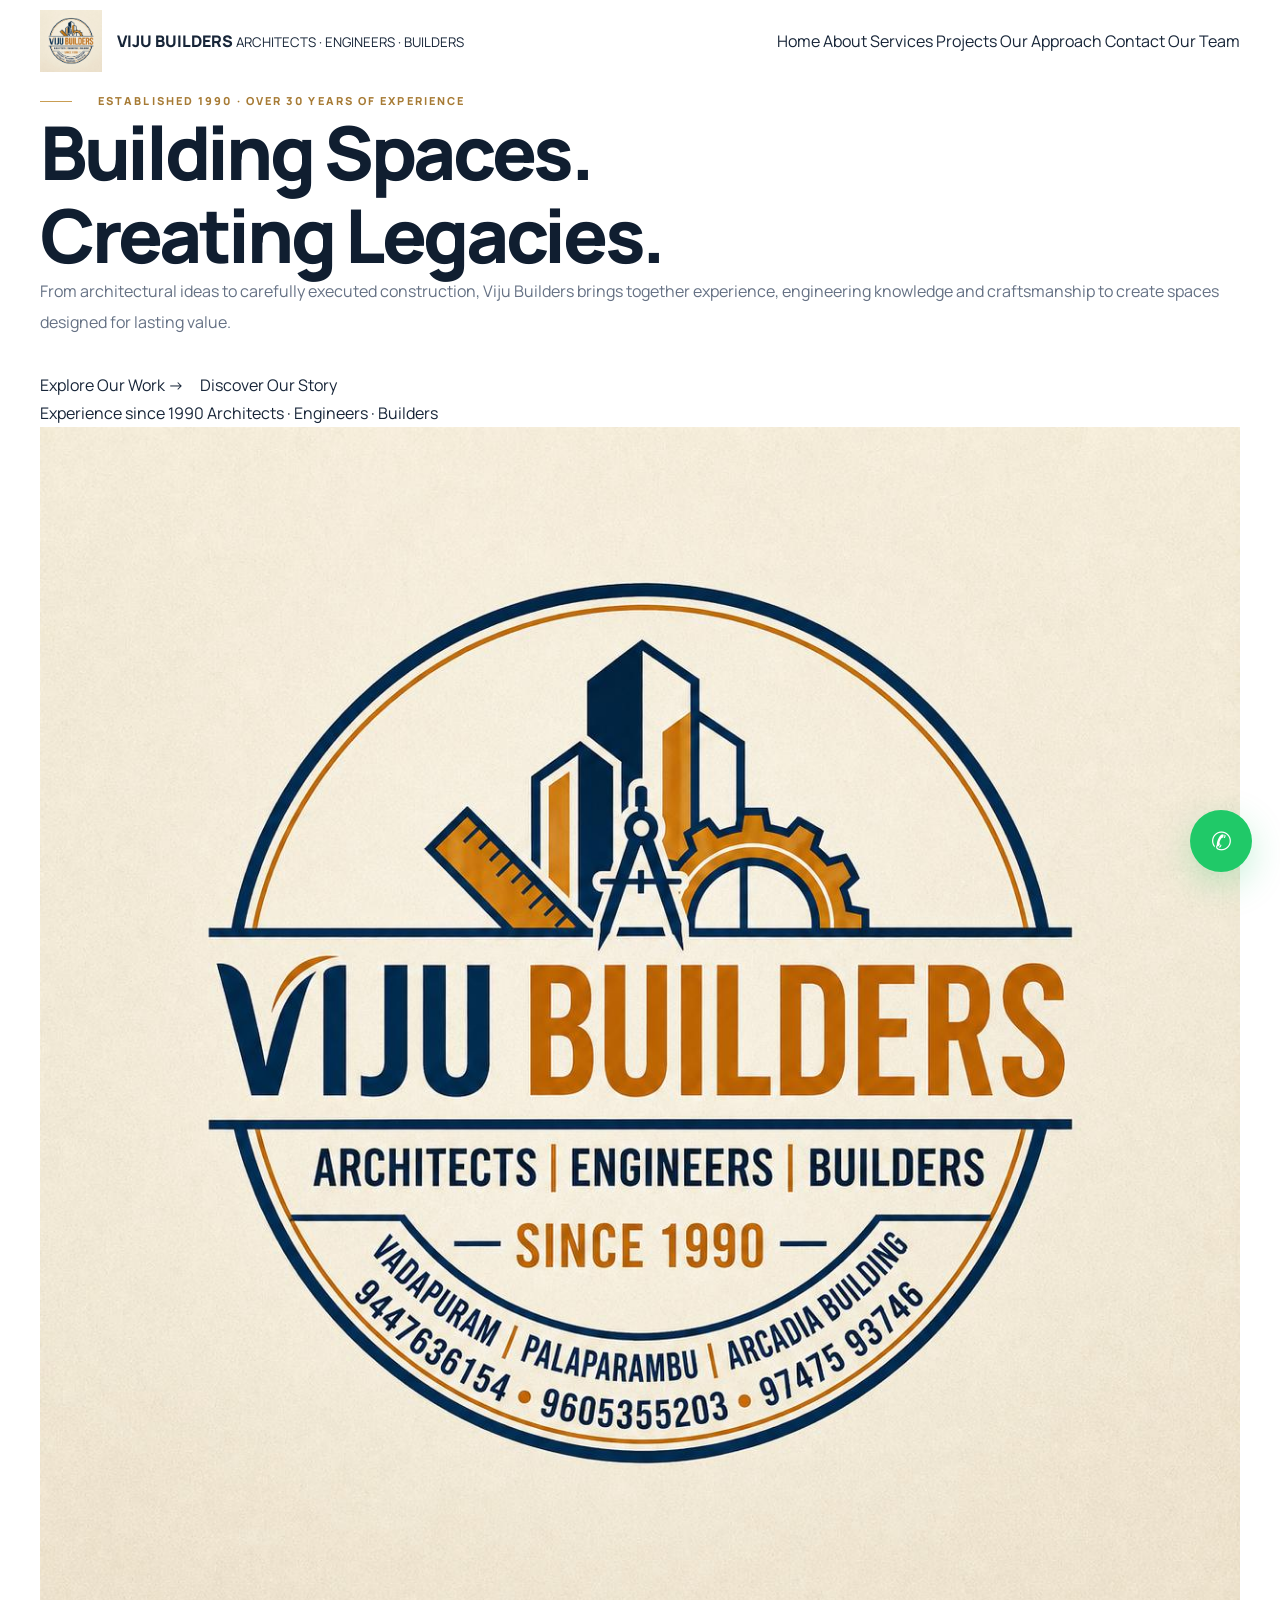
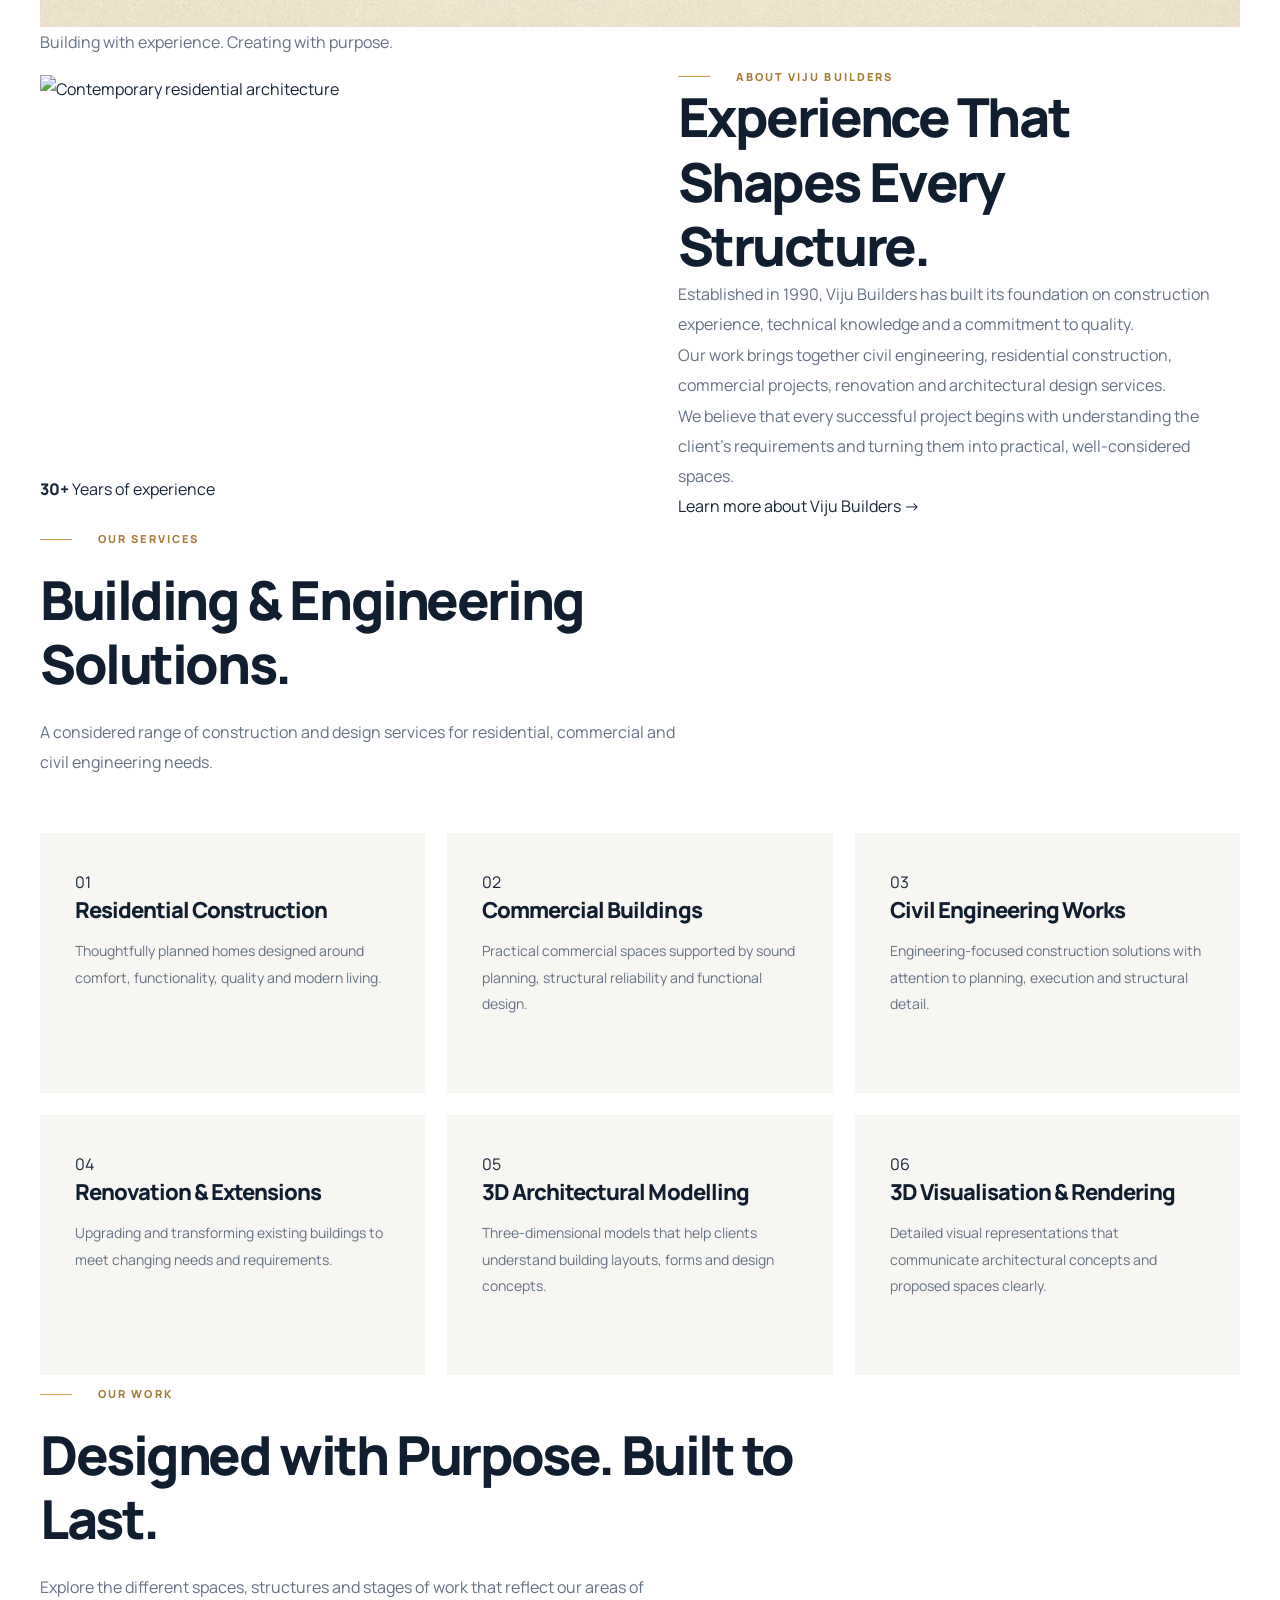
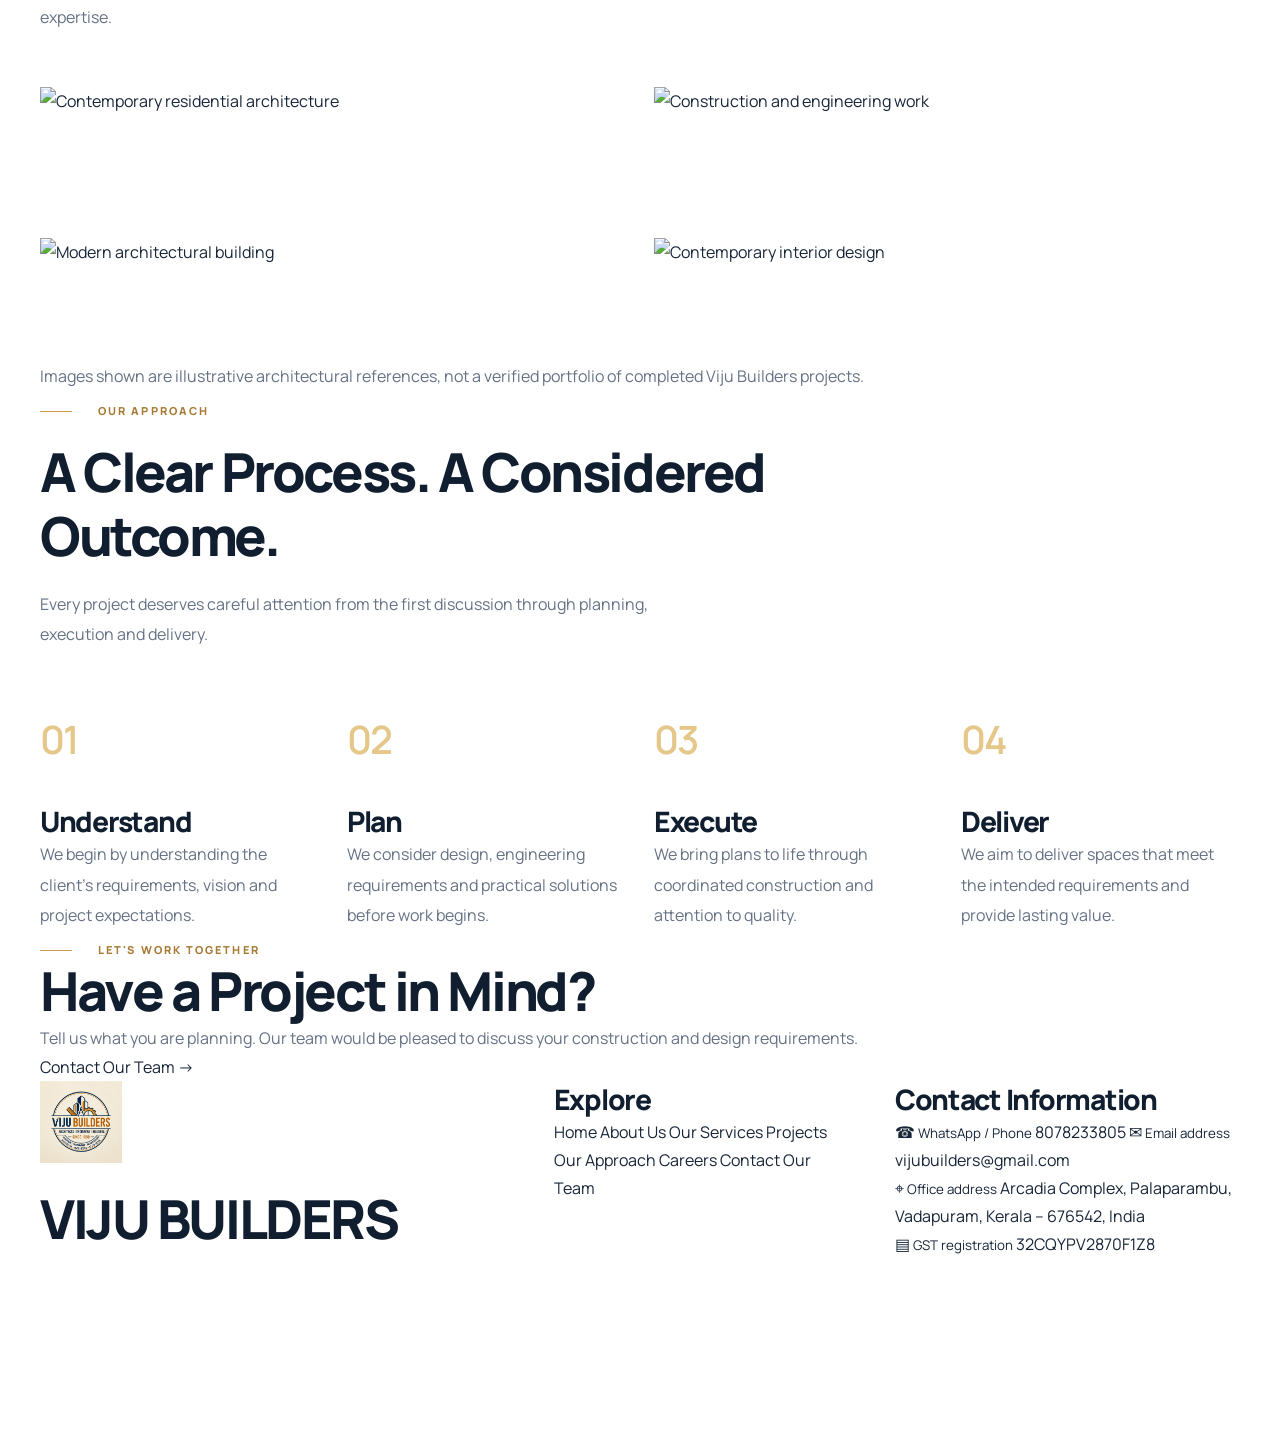
==== index.html @ ef4fb133 "Update index.html" ====
<!DOCTYPE html>
<html lang="en">
<head>
  <meta charset="UTF-8">
  <meta name="viewport" content="width=device-width, initial-scale=1.0">

  <title>Viju Builders | Architects, Engineers & Builders Since 1990</title>
  <meta name="description" content="Viju Builders — architects, engineers and builders since 1990. Residential and commercial construction, civil engineering, renovation and 3D architectural modelling in Kerala.">
  <meta name="theme-color" content="#101e30">

  <link rel="icon" href="assets/viju-builders-logo.jpeg">
  <link rel="apple-touch-icon" href="assets/viju-builders-logo.jpeg">

  <link rel="preconnect" href="https://fonts.googleapis.com">
  <link rel="preconnect" href="https://fonts.gstatic.com" crossorigin>
  <link href="https://fonts.googleapis.com/css2?family=Inter:wght@400;500;600;700;800&display=swap" rel="stylesheet">

  <link rel="stylesheet" href="assets/css/style.css">
  <script src="assets/js/main.js" defer></script>
</head>

<body>

  <!-- HEADER -->
  <header class="site-header">
    <div class="container header-inner">

      <a class="brand" href="index.html" aria-label="Viju Builders home">
        <img src="assets/viju-builders-logo.jpeg" alt="Viju Builders official logo">
        <span class="brand-copy">
          <strong>VIJU BUILDERS</strong>
          <small>ARCHITECTS · ENGINEERS · BUILDERS</small>
        </span>
      </a>

      <button class="menu-toggle" type="button"
        aria-label="Open navigation" aria-expanded="false">
        <span></span><span></span><span></span>
      </button>

      <nav class="main-nav" aria-label="Main navigation">
        <a class="active" href="index.html">Home</a>
        <a href="about.html">About</a>
        <a href="index.html#services">Services</a>
        <a href="index.html#projects">Projects</a>
        <a href="index.html#approach">Our Approach</a>
        <a class="nav-contact" href="contact.html">Contact Our Team</a>
      </nav>

    </div>
  </header>


  <main>

    <!-- HERO -->
    <section class="home-hero">
      <div class="hero-pattern" aria-hidden="true"></div>

      <div class="container hero-layout">

        <div class="hero-copy reveal">
          <div class="eyebrow eyebrow-light">
            <span></span>
            ESTABLISHED 1990 · OVER 30 YEARS OF EXPERIENCE
          </div>

          <h1>
            Building Spaces.<br>
            <span>Creating Legacies.</span>
          </h1>

          <p class="hero-description">
            From architectural ideas to carefully executed construction,
            Viju Builders brings together experience, engineering knowledge
            and craftsmanship to create spaces designed for lasting value.
          </p>

          <div class="hero-actions">
            <a href="#projects" class="button button-gold">
              Explore Our Work <span aria-hidden="true">→</span>
            </a>
            <a href="about.html" class="button button-outline-light">
              Discover Our Story
            </a>
          </div>

          <div class="hero-trust">
            <span>Experience since 1990</span>
            <span class="trust-divider"></span>
            <span>Architects · Engineers · Builders</span>
          </div>
        </div>

        <div class="hero-brand reveal reveal-delay-1">
          <img
            src="assets/viju-builders-logo.jpeg"
            alt="Viju Builders — Architects, Engineers and Builders since 1990"
          >
          <p>Building with experience. Creating with purpose.</p>
        </div>

      </div>
    </section>


    <!-- COMPANY INTRODUCTION -->
    <section class="intro-section section-space" id="about">
      <div class="container intro-grid">

        <div class="intro-image reveal">
          <img
            src="https://images.unsplash.com/photo-1600585154340-be6161a56a0c?auto=format&fit=crop&w=1200&q=85"
            alt="Contemporary residential architecture"
            loading="lazy"
          >
          <div class="image-label">
            <strong>30+</strong>
            <span>Years of experience</span>
          </div>
        </div>

        <div class="intro-copy reveal reveal-delay-1">
          <div class="eyebrow"><span></span> ABOUT VIJU BUILDERS</div>

          <h2>Experience That Shapes Every Structure.</h2>

          <p>
            Established in 1990, Viju Builders has built its foundation
            on construction experience, technical knowledge and a
            commitment to quality.
          </p>

          <p>
            Our work brings together civil engineering, residential
            construction, commercial projects, renovation and
            architectural design services.
          </p>

          <p>
            We believe that every successful project begins with
            understanding the client's requirements and turning them
            into practical, well-considered spaces.
          </p>

          <a href="about.html" class="text-link">
            Learn more about Viju Builders <span aria-hidden="true">→</span>
          </a>
        </div>

      </div>
    </section>


    <!-- SERVICES -->
    <section class="services-section section-space" id="services">
      <div class="container">

        <div class="section-heading reveal">
          <div class="eyebrow"><span></span> OUR SERVICES</div>
          <h2>Building & Engineering Solutions.</h2>
          <p>
            A considered range of construction and design services
            for residential, commercial and civil engineering needs.
          </p>
        </div>

        <div class="services-grid">

          <article class="service-card reveal">
            <div class="service-symbol" aria-hidden="true">01</div>
            <h3>Residential Construction</h3>
            <p>
              Thoughtfully planned homes designed around comfort,
              functionality, quality and modern living.
            </p>
          </article>

          <article class="service-card reveal reveal-delay-1">
            <div class="service-symbol" aria-hidden="true">02</div>
            <h3>Commercial Buildings</h3>
            <p>
              Practical commercial spaces supported by sound
              planning, structural reliability and functional design.
            </p>
          </article>

          <article class="service-card reveal reveal-delay-2">
            <div class="service-symbol" aria-hidden="true">03</div>
            <h3>Civil Engineering Works</h3>
            <p>
              Engineering-focused construction solutions with
              attention to planning, execution and structural detail.
            </p>
          </article>

          <article class="service-card reveal">
            <div class="service-symbol" aria-hidden="true">04</div>
            <h3>Renovation & Extensions</h3>
            <p>
              Upgrading and transforming existing buildings
              to meet changing needs and requirements.
            </p>
          </article>

          <article class="service-card reveal reveal-delay-1">
            <div class="service-symbol" aria-hidden="true">05</div>
            <h3>3D Architectural Modelling</h3>
            <p>
              Three-dimensional models that help clients understand
              building layouts, forms and design concepts.
            </p>
          </article>

          <article class="service-card reveal reveal-delay-2">
            <div class="service-symbol" aria-hidden="true">06</div>
            <h3>3D Visualisation & Rendering</h3>
            <p>
              Detailed visual representations that communicate
              architectural concepts and proposed spaces clearly.
            </p>
          </article>

        </div>
      </div>
    </section>


    <!-- PROJECTS -->
    <section class="projects-section section-space" id="projects">
      <div class="container">

        <div class="section-heading reveal">
          <div class="eyebrow"><span></span> OUR WORK</div>
          <h2>Designed with Purpose. Built to Last.</h2>
          <p>
            Explore the different spaces, structures and stages
            of work that reflect our areas of expertise.
          </p>
        </div>

        <div class="projects-grid">

          <article class="project-card reveal">
            <img
              src="https://images.unsplash.com/photo-1600607687939-ce8a6c25118c?auto=format&fit=crop&w=1200&q=85"
              alt="Contemporary residential architecture"
              loading="lazy"
            >
            <div class="project-overlay">
              <span>RESIDENTIAL</span>
              <h3>Residential Architecture</h3>
              <p>Thoughtful spaces for modern living</p>
            </div>
          </article>

          <article class="project-card reveal reveal-delay-1">
            <img
              src="https://images.unsplash.com/photo-1504307651254-35680f356dfd?auto=format&fit=crop&w=1200&q=85"
              alt="Construction and engineering work"
              loading="lazy"
            >
            <div class="project-overlay">
              <span>CONSTRUCTION</span>
              <h3>Construction & Engineering</h3>
              <p>Careful execution at every stage</p>
            </div>
          </article>

          <article class="project-card reveal">
            <img
              src="https://images.unsplash.com/photo-1487958449943-2429e8be8625?auto=format&fit=crop&w=1200&q=85"
              alt="Modern architectural building"
              loading="lazy"
            >
            <div class="project-overlay">
              <span>ARCHITECTURE</span>
              <h3>Modern Building Design</h3>
              <p>Balancing aesthetics and functionality</p>
            </div>
          </article>

          <article class="project-card reveal reveal-delay-1">
            <img
              src="https://images.unsplash.com/photo-1600566753086-00f18fb6b3ea?auto=format&fit=crop&w=1200&q=85"
              alt="Contemporary interior design"
              loading="lazy"
            >
            <div class="project-overlay">
              <span>INTERIORS</span>
              <h3>Interior & Spatial Design</h3>
              <p>Spaces designed around people</p>
            </div>
          </article>

        </div>

        <p class="projects-note">
          Images shown are illustrative architectural references,
          not a verified portfolio of completed Viju Builders projects.
        </p>

      </div>
    </section>


    <!-- APPROACH -->
    <section class="approach-section section-space" id="approach">
      <div class="container">

        <div class="section-heading reveal">
          <div class="eyebrow eyebrow-light"><span></span> OUR APPROACH</div>
          <h2>A Clear Process. A Considered Outcome.</h2>
          <p>
            Every project deserves careful attention from the first
            discussion through planning, execution and delivery.
          </p>
        </div>

        <div class="approach-grid">

          <article class="approach-card reveal">
            <span class="approach-number">01</span>
            <h3>Understand</h3>
            <p>
              We begin by understanding the client's requirements,
              vision and project expectations.
            </p>
          </article>

          <article class="approach-card reveal reveal-delay-1">
            <span class="approach-number">02</span>
            <h3>Plan</h3>
            <p>
              We consider design, engineering requirements and
              practical solutions before work begins.
            </p>
          </article>

          <article class="approach-card reveal reveal-delay-2">
            <span class="approach-number">03</span>
            <h3>Execute</h3>
            <p>
              We bring plans to life through coordinated
              construction and attention to quality.
            </p>
          </article>

          <article class="approach-card reveal reveal-delay-3">
            <span class="approach-number">04</span>
            <h3>Deliver</h3>
            <p>
              We aim to deliver spaces that meet the intended
              requirements and provide lasting value.
            </p>
          </article>

        </div>
      </div>
    </section>


    <!-- FINAL CALL TO ACTION -->
    <section class="home-cta-section">
      <div class="container home-cta reveal">

        <div>
          <div class="eyebrow"><span></span> LET'S WORK TOGETHER</div>
          <h2>Have a Project in Mind?</h2>
          <p>
            Tell us what you are planning. Our team would be pleased
            to discuss your construction and design requirements.
          </p>
        </div>

        <a href="contact.html" class="button button-gold">
          Contact Our Team <span aria-hidden="true">→</span>
        </a>

      </div>
    </section>

  </main>


  <!-- FOOTER -->
  <footer class="site-footer">
    <div class="container">

      <div class="footer-grid">

        <div class="footer-brand">
          <a href="index.html" class="footer-logo">
            <img src="assets/viju-builders-logo.jpeg" alt="Viju Builders logo">
          </a>
          <h2>VIJU BUILDERS</h2>
          <p>
            Architects, Engineers and Builders. Bringing together
            experience, engineering knowledge and a commitment
            to quality construction since 1990.
          </p>
        </div>

        <div class="footer-column">
          <h3>Explore</h3>
          <a href="index.html">Home</a>
          <a href="about.html">About Us</a>
          <a href="index.html#services">Our Services</a>
          <a href="index.html#projects">Projects</a>
          <a href="index.html#approach">Our Approach</a>
          <a href="careers.html">Careers</a>
          <a href="contact.html">Contact Our Team</a>
        </div>

        <div class="footer-column footer-contact">
          <h3>Contact Information</h3>

          <a href="https://wa.me/918078233805"
             target="_blank" rel="noopener noreferrer">
            <span class="footer-icon" aria-hidden="true">☎</span>
            <span>
              <small>WhatsApp / Phone</small>
              8078233805
            </span>
          </a>

          <a href="https://wa.me/918078233805?text=Hello%20Viju%20Builders,%20I%20would%20like%20to%20make%20an%20enquiry."
             target="_blank" rel="noopener noreferrer">
            <span class="footer-icon" aria-hidden="true">✉</span>
            <span>
              <small>Email address</small>
              vijubuilders@gmail.com
            </span>
          </a>

          <div class="footer-detail">
            <span class="footer-icon" aria-hidden="true">⌖</span>
            <span>
              <small>Office address</small>
              Arcadia Complex, Palaparambu,<br>
              Vadapuram, Kerala – 676542, India
            </span>
          </div>

          <div class="footer-detail">
            <span class="footer-icon" aria-hidden="true">▤</span>
            <span>
              <small>GST registration</small>
              32CQYPV2870F1Z8
            </span>
          </div>
        </div>

      </div>

      <div class="footer-bottom">
        <p>© <span data-current-year>2026</span> Viju Builders. All rights reserved.</p>
        <p>Architects · Engineers · Builders</p>
      </div>

    </div>
  </footer>


  <!-- FLOATING WHATSAPP -->
  <a
    class="floating-whatsapp"
    href="https://wa.me/918078233805?text=Hello%20Viju%20Builders,%20I%20would%20like%20to%20make%20an%20enquiry."
    target="_blank"
    rel="noopener noreferrer"
    aria-label="Contact Viju Builders on WhatsApp"
  >
    <span aria-hidden="true">✆</span>
  </a>

</body>
</html>
---- assets/css/style.css ----
/* =========================================================
   VIJU BUILDERS
   GLOBAL WEBSITE DESIGN SYSTEM
   Typography: Manrope
   Colours: Navy, Gold, Cream and White
========================================================= */


/* =========================================================
   01. FONT & DESIGN VARIABLES
========================================================= */

@import url('https://fonts.googleapis.com/css2?family=Manrope:wght@400;500;600;700;800&display=swap');

:root {
  --navy: #101e30;
  --navy-dark: #091522;
  --navy-soft: #192b40;

  --gold: #c99d52;
  --gold-light: #e5c789;
  --gold-dark: #a77b35;

  --cream: #f7f6f2;
  --paper: #ffffff;

  --ink: #172538;
  --text: #657184;
  --muted: #8a94a2;

  --border: #e8e7e2;
  --white: #ffffff;

  --font-main: 'Manrope', sans-serif;

  --container: 1320px;

  --ease: cubic-bezier(.2, .7, .2, 1);

  --transition: .3s var(--ease);
  --transition-slow: .6s var(--ease);

  --shadow-soft: 0 15px 45px rgba(16, 30, 48, .07);
  --shadow-hover: 0 24px 60px rgba(16, 30, 48, .13);
}


/* =========================================================
   02. RESET & GLOBAL TYPOGRAPHY
========================================================= */

* {
  margin: 0;
  padding: 0;
  box-sizing: border-box;
}

html {
  scroll-behavior: smooth;
  scroll-padding-top: 100px;
  -webkit-text-size-adjust: 100%;
}

body {
  font-family: var(--font-main);
  font-size: 16px;
  font-weight: 400;
  line-height: 1.75;
  color: var(--ink);
  background: var(--paper);
  -webkit-font-smoothing: antialiased;
  -moz-osx-font-smoothing: grayscale;
}

body,
button,
input,
textarea,
select {
  font-family: var(--font-main);
}

button,
input,
textarea,
select {
  font-size: inherit;
}

img {
  display: block;
  max-width: 100%;
}

a {
  color: inherit;
  text-decoration: none;
}

button {
  cursor: pointer;
}

ul,
ol {
  list-style: none;
}

h1,
h2,
h3,
h4,
h5,
h6 {
  color: var(--navy);
  font-family: var(--font-main);
  font-weight: 800;
  line-height: 1.2;
  letter-spacing: -.045em;
}

h1 {
  font-size: clamp(44px, 5.8vw, 76px);
  line-height: 1.12;
}

h2 {
  font-size: clamp(34px, 4.2vw, 54px);
  line-height: 1.2;
}

h3 {
  font-size: clamp(22px, 2.2vw, 29px);
  line-height: 1.3;
}

h4 {
  font-size: 18px;
  line-height: 1.4;
}

p {
  color: var(--text);
  font-size: 16px;
  line-height: 1.9;
}

strong {
  font-weight: 800;
}

::selection {
  color: white;
  background: var(--navy);
}

:focus-visible {
  outline: 2px solid var(--gold);
  outline-offset: 4px;
}


/* =========================================================
   03. COMMON LAYOUT
========================================================= */

.container {
  width: min(var(--container), calc(100% - 80px));
  margin-inline: auto;
}

section {
  position: relative;
}

.section {
  padding: 110px 0;
}

.section-heading {
  max-width: 760px;
  margin-bottom: 55px;
}

.section-heading h2 {
  margin: 20px 0;
}

.section-heading p {
  max-width: 650px;
}

.eyebrow {
  display: inline-flex;
  align-items: center;
  gap: 13px;
  color: var(--gold-dark);
  font-size: 11px;
  font-weight: 800;
  letter-spacing: .19em;
  line-height: 1.5;
  text-transform: uppercase;
}

.eyebrow::before {
  content: "";
  width: 32px;
  height: 1px;
  flex-shrink: 0;
  background: var(--gold);
}


/* =========================================================
   04. HEADER & NAVIGATION
========================================================= */

.header {
  position: sticky;
  top: 0;
  z-index: 1000;
  width: 100%;
  background: rgba(255, 255, 255, .97);
  border-bottom: 1px solid rgba(16, 30, 48, .08);
  backdrop-filter: blur(16px);
  -webkit-backdrop-filter: blur(16px);
  transition: box-shadow var(--transition);
}

.header.scrolled {
  box-shadow: 0 8px 30px rgba(16, 30, 48, .08);
}

.header-inner {
  min-height: 82px;
  display: flex;
  align-items: center;
  justify-content: space-between;
  gap: 30px;
}

.brand {
  display: inline-flex;
  align-items: center;
  gap: 15px;
  flex-shrink: 0;
}

.brand img {
  width: 62px;
  height: 62px;
  object-fit: contain;
}

.brand-text {
  display: flex;
  flex-direction: column;
  gap: 2px;
}

.brand-text strong {
  color: var(--navy);
  font-size: 20px;
  font-weight: 800;
  letter-spacing: -.045em;
  line-height: 1.3;
}

.brand-text span {
  color: var(--gold-dark);
  font-size: 9px;
  font-weight: 800;
  letter-spacing: .17em;
  line-height: 1.5;
  text-transform: uppercase;
}

.nav {
  display: flex;
  align-items: center;
  justify-content: flex-end;
  gap: clamp(20px, 2.6vw, 38px);
}

.nav a {
  position: relative;
  display: inline-flex;
  align-items: center;
  min-height: 45px;
  color: var(--navy);
  font-size: 13px;
  font-weight: 800;
  white-space: nowrap;
  transition: color var(--transition);
}

.nav a:not(.nav-cta)::after {
  content: "";
  position: absolute;
  bottom: 4px;
  left: 0;
  width: 0;
  height: 2px;
  background: var(--gold);
  transition: width var(--transition);
}

.nav a:hover,
.nav a.active {
  color: var(--gold-dark);
}

.nav a:hover::after,
.nav a.active::after {
  width: 100%;
}

.nav .nav-cta {
  min-height: 49px;
  padding: 0 25px;
  color: white;
  background: var(--navy);
  transition:
    background var(--transition),
    color var(--transition),
    transform var(--transition);
}

.nav .nav-cta:hover {
  color: var(--navy);
  background: var(--gold-light);
  transform: translateY(-2px);
}

.menu-toggle {
  display: none;
  width: 44px;
  height: 44px;
  align-items: center;
  justify-content: center;
  border: 1px solid var(--border);
  color: var(--navy);
  background: white;
  font-size: 22px;
  border-radius: 3px;
}


/* =========================================================
   05. BUTTONS
========================================================= */

.btn {
  display: inline-flex;
  min-height: 54px;
  align-items: center;
  justify-content: center;
  gap: 13px;
  padding: 0 27px;
  border: 1px solid transparent;
  font-size: 12px;
  font-weight: 800;
  letter-spacing: .055em;
  text-align: center;
  transition:
    background var(--transition),
    color var(--transition),
    border-color var(--transition),
    transform var(--transition),
    box-shadow var(--transition);
}

.btn:hover {
  transform: translateY(-3px);
}

.btn-primary {
  color: var(--navy);
  background: var(--gold);
}

.btn-primary:hover {
  background: var(--gold-light);
  box-shadow: 0 10px 25px rgba(201, 157, 82, .2);
}

.btn-secondary {
  color: white;
  background: var(--navy);
}

.btn-secondary:hover {
  color: var(--navy);
  background: var(--gold-light);
}

.btn-outline {
  color: var(--navy);
  border-color: var(--navy);
  background: transparent;
}

.btn-outline:hover {
  color: white;
  background: var(--navy);
}


/* =========================================================
   06. HERO SECTION
========================================================= */

.hero {
  position: relative;
  display: flex;
  min-height: min(760px, calc(100vh - 82px));
  align-items: center;
  overflow: hidden;
  background: var(--navy);
  color: white;
}

.hero::before {
  content: "";
  position: absolute;
  inset: 0;
  background: linear-gradient(
    90deg,
    rgba(8, 19, 32, .91) 0%,
    rgba(8, 19, 32, .72) 48%,
    rgba(8, 19, 32, .25) 100%
  );
  z-index: 1;
  pointer-events: none;
}

.hero img,
.hero-bg {
  position: absolute;
  inset: 0;
  width: 100%;
  height: 100%;
  object-fit: cover;
}

.hero-content {
  position: relative;
  z-index: 2;
  max-width: 850px;
  padding: 110px 0;
}

.hero h1 {
  margin: 25px 0;
  color: white;
  font-size: clamp(48px, 6.5vw, 88px);
  line-height: 1.1;
  letter-spacing: -.06em;
}

.hero h1 span {
  color: var(--gold-light);
}

.hero p {
  max-width: 650px;
  color: rgba(255, 255, 255, .76);
  font-size: 17px;
  line-height: 1.9;
}

.hero-actions {
  display: flex;
  flex-wrap: wrap;
  gap: 16px;
  margin-top: 34px;
}


/* =========================================================
   07. ABOUT / INTRODUCTION SECTION
========================================================= */

.intro,
.about-section {
  padding: 115px 0;
  background: var(--cream);
}

.intro-grid,
.about-grid {
  display: grid;
  grid-template-columns: 1fr 1fr;
  align-items: center;
  gap: 75px;
}

.intro-image,
.about-image {
  position: relative;
  min-width: 0;
}

.intro-image img,
.about-image img {
  width: 100%;
  min-height: 400px;
  object-fit: cover;
  transition: transform .8s var(--ease);
}

.intro-image:hover img,
.about-image:hover img {
  transform: scale(1.025);
}

.intro-content h2,
.about-content h2 {
  margin: 20px 0 25px;
}

.intro-content p,
.about-content p {
  margin-bottom: 18px;
  font-size: 16px;
}

.experience-badge {
  position: absolute;
  right: -20px;
  bottom: -20px;
  min-width: 180px;
  padding: 25px;
  color: white;
  background: var(--navy);
}

.experience-badge strong {
  display: block;
  color: var(--gold-light);
  font-size: 45px;
  line-height: 1.1;
}

.experience-badge span {
  display: block;
  margin-top: 7px;
  font-size: 10px;
  font-weight: 800;
  letter-spacing: .15em;
  text-transform: uppercase;
}


/* =========================================================
   08. SERVICES
========================================================= */

.services {
  padding: 115px 0;
  background: white;
}

.services-grid {
  display: grid;
  grid-template-columns: repeat(3, minmax(0, 1fr));
  gap: 22px;
}

.service-card {
  position: relative;
  min-height: 260px;
  padding: 34px;
  background: var(--cream);
  border: 1px solid transparent;
  transition:
    transform var(--transition-slow),
    box-shadow var(--transition-slow),
    border-color var(--transition);
}

.service-card:hover {
  transform: translateY(-7px);
  border-color: rgba(201, 157, 82, .45);
  box-shadow: var(--shadow-hover);
}

.service-icon {
  display: flex;
  width: 52px;
  height: 52px;
  align-items: center;
  justify-content: center;
  margin-bottom: 25px;
  color: var(--gold-dark);
  border: 1px solid rgba(201, 157, 82, .55);
  font-size: 20px;
}

.service-card h3 {
  margin-bottom: 14px;
  font-size: 22px;
}

.service-card p {
  font-size: 14px;
  line-height: 1.9;
}


/* =========================================================
   09. PROJECTS
========================================================= */

.projects {
  padding: 115px 0;
  background: var(--cream);
}

.projects-grid {
  display: grid;
  grid-template-columns: repeat(2, minmax(0, 1fr));
  gap: 28px;
}

.project-card {
  position: relative;
  overflow: hidden;
  background: white;
}

.project-image {
  position: relative;
  height: 340px;
  overflow: hidden;
  background: #e9e7e0;
}

.project-image img,
.project-card img {
  width: 100%;
  height: 100%;
  object-fit: cover;
  transition: transform .9s var(--ease);
}

.project-card:hover img {
  transform: scale(1.055);
}

.project-info {
  padding: 26px 28px 30px;
}

.project-info h3 {
  margin-bottom: 9px;
  font-size: 23px;
}

.project-info p {
  font-size: 14px;
}


/* =========================================================
   10. APPROACH SECTION
========================================================= */

.approach {
  padding: 115px 0;
  color: white;
  background: var(--navy);
}

.approach h2 {
  color: white;
}

.approach p {
  color: rgba(255, 255, 255, .66);
}

.approach-grid {
  display: grid;
  grid-template-columns: repeat(4, minmax(0, 1fr));
  gap: 28px;
  margin-top: 55px;
}

.approach-item {
  padding-top: 35px;
  border-top: 1px solid rgba(255, 255, 255, .2);
  transition: border-color var(--transition);
}

.approach-item:hover {
  border-color: var(--gold);
}

.approach-number {
  display: block;
  margin-bottom: 30px;
  color: var(--gold-light);
  font-size: 39px;
  font-weight: 600;
  letter-spacing: -.05em;
}

.approach-item h3 {
  margin-bottom: 13px;
  color: white;
  font-size: 23px;
}

.approach-item p {
  font-size: 14px;
  line-height: 1.9;
}


/* =========================================================
   11. CONTACT SECTION
========================================================= */

.contact {
  padding: 115px 0;
  background: var(--cream);
}

.contact-grid {
  display: grid;
  grid-template-columns: .95fr 1.05fr;
  align-items: start;
  gap: 70px;
}

.contact-content h2 {
  margin: 25px 0;
  font-size: clamp(43px, 5vw, 67px);
}

.contact-content > p {
  margin-bottom: 30px;
  font-size: 16px;
}

.contact-details {
  display: flex;
  flex-direction: column;
  gap: 22px;
  margin-top: 35px;
}

.contact-item {
  display: flex;
  align-items: flex-start;
  gap: 18px;
}

.contact-icon {
  display: flex;
  width: 52px;
  height: 52px;
  flex-shrink: 0;
  align-items: center;
  justify-content: center;
  color: var(--gold-light);
  background: var(--navy);
}

.contact-item strong {
  display: block;
  margin-bottom: 4px;
  color: var(--navy);
  font-size: 14px;
}

.contact-item p,
.contact-item a {
  color: var(--text);
  font-size: 15px;
  line-height: 1.8;
  overflow-wrap: anywhere;
}

.contact-item a:hover {
  color: var(--gold-dark);
}

.contact-card {
  padding: 50px;
  background: white;
  box-shadow: var(--shadow-soft);
}

.contact-card h3 {
  margin-bottom: 18px;
  font-size: 31px;
}

.contact-card p {
  margin-bottom: 25px;
  font-size: 15px;
}


/* =========================================================
   12. FOOTER
========================================================= */

.footer {
  padding: 75px 0 25px;
  color: white;
  background: var(--navy-dark);
}

.footer-grid {
  display: grid;
  grid-template-columns: 1.3fr .8fr 1fr;
  gap: 65px;
  padding-bottom: 55px;
}

.footer-brand img {
  width: 82px;
  height: 82px;
  margin-bottom: 24px;
  object-fit: contain;
  background: white;
}

.footer-brand h3 {
  margin-bottom: 13px;
  color: white;
  font-size: 24px;
}

.footer-brand p {
  max-width: 350px;
  color: rgba(255, 255, 255, .6);
  font-size: 14px;
}

.footer h4 {
  margin-bottom: 24px;
  color: var(--gold-light);
  font-size: 12px;
  font-weight: 800;
  letter-spacing: .15em;
  text-transform: uppercase;
}

.footer-links {
  display: flex;
  flex-direction: column;
  gap: 13px;
}

.footer-links a,
.footer-links p {
  color: rgba(255, 255, 255, .63);
  font-size: 14px;
  line-height: 1.9;
  overflow-wrap: anywhere;
  transition: color var(--transition);
}

.footer-links a:hover {
  color: var(--gold-light);
}

.footer-bottom {
  display: flex;
  align-items: center;
  justify-content: space-between;
  gap: 20px;
  padding-top: 23px;
  border-top: 1px solid rgba(255, 255, 255, .13);
}

.footer-bottom p {
  color: rgba(255, 255, 255, .48);
  font-size: 12px;
}


/* =========================================================
   13. WHATSAPP FLOATING BUTTON
========================================================= */

.floating-whatsapp {
  position: fixed;
  right: 28px;
  bottom: 28px;
  z-index: 900;
  display: flex;
  width: 62px;
  height: 62px;
  align-items: center;
  justify-content: center;
  color: white;
  background: #20c968;
  border-radius: 50%;
  box-shadow: 0 12px 35px rgba(32, 201, 104, .25);
  font-size: 25px;
  transition:
    transform var(--transition),
    box-shadow var(--transition);
}

.floating-whatsapp:hover {
  transform: translateY(-5px) scale(1.04);
  box-shadow: 0 17px 40px rgba(32, 201, 104, .35);
}


/* =========================================================
   14. REVEAL ANIMATIONS
========================================================= */

.reveal,
.reveal-left,
.reveal-right {
  transition:
    opacity .8s var(--ease),
    transform .8s var(--ease);
}

.reveal-delay-1 {
  transition-delay: .12s;
}

.reveal-delay-2 {
  transition-delay: .24s;
}

.reveal-delay-3 {
  transition-delay: .36s;
}


/* =========================================================
   15. FORMS & INPUTS
========================================================= */

input,
textarea,
select {
  width: 100%;
  padding: 14px 16px;
  color: var(--navy);
  background: white;
  border: 1px solid var(--border);
  border-radius: 0;
  outline: none;
  transition: border-color var(--transition);
}

input:focus,
textarea:focus,
select:focus {
  border-color: var(--gold);
}

textarea {
  min-height: 140px;
  resize: vertical;
}

input::placeholder,
textarea::placeholder {
  color: #a1a9b3;
}


/* =========================================================
   16. RESPONSIVE — TABLET
========================================================= */

@media (max-width: 1050px) {

  .container {
    width: calc(100% - 56px);
  }

  .nav {
    gap: 18px;
  }

  .nav a {
    font-size: 12px;
  }

  .intro-grid,
  .about-grid {
    gap: 45px;
  }

  .services-grid {
    grid-template-columns: repeat(2, minmax(0, 1fr));
  }

  .approach-grid {
    grid-template-columns: repeat(2, minmax(0, 1fr));
  }

  .footer-grid {
    gap: 35px;
  }

}


/* =========================================================
   17. RESPONSIVE — MOBILE NAVIGATION
========================================================= */

@media (max-width: 760px) {

  .container {
    width: calc(100% - 40px);
  }

  .header-inner {
    min-height: 72px;
  }

  .brand {
    gap: 10px;
  }

  .brand img {
    width: 50px;
    height: 50px;
  }

  .brand-text strong {
    font-size: 17px;
  }

  .brand-text span {
    font-size: 8px;
    letter-spacing: .11em;
  }

  .menu-toggle {
    display: flex;
  }

  .nav {
    position: absolute;
    top: 100%;
    left: 0;
    right: 0;
    display: none;
    align-items: stretch;
    flex-direction: column;
    gap: 0;
    padding: 12px 20px 22px;
    background: white;
    border-top: 1px solid var(--border);
    box-shadow: 0 18px 30px rgba(16, 30, 48, .1);
  }

  .nav.open {
    display: flex;
  }

  .nav a {
    min-height: 48px;
    padding: 0 8px;
    border-bottom: 1px solid var(--border);
    font-size: 14px;
  }

  .nav a::after {
    display: none;
  }

  .nav .nav-cta {
    justify-content: center;
    margin-top: 12px;
    border: 0;
  }

  .section {
    padding: 80px 0;
  }

  .intro,
  .about-section,
  .services,
  .projects,
  .approach,
  .contact {
    padding: 80px 0;
  }

  .intro-grid,
  .about-grid,
  .contact-grid {
    grid-template-columns: 1fr;
    gap: 40px;
  }

  .intro-image img,
  .about-image img {
    min-height: 280px;
  }

  .experience-badge {
    right: 0;
    bottom: -12px;
  }

  .hero {
    min-height: 650px;
  }

  .hero-content {
    padding: 90px 0;
  }

  .hero h1 {
    font-size: clamp(43px, 10vw, 62px);
  }

  .hero p {
    font-size: 15px;
  }

  .section-heading {
    margin-bottom: 38px;
  }

  .services-grid {
    grid-template-columns: 1fr;
    gap: 17px;
  }

  .service-card {
    min-height: auto;
    padding: 28px;
  }

  .projects-grid {
    grid-template-columns: 1fr;
  }

  .project-image {
    height: 280px;
  }

  .approach-grid {
    grid-template-columns: 1fr 1fr;
    gap: 25px;
  }

  .approach-number {
    margin-bottom: 18px;
  }

  .contact-card {
    padding: 32px 25px;
  }

  .contact-content h2 {
    font-size: 43px;
  }

  .footer-grid {
    grid-template-columns: 1fr 1fr;
    gap: 38px 25px;
  }

  .footer-brand {
    grid-column: 1 / -1;
  }

  .footer-bottom {
    align-items: flex-start;
    flex-direction: column;
  }

  .floating-whatsapp {
    right: 18px;
    bottom: 18px;
    width: 55px;
    height: 55px;
  }

}


/* =========================================================
   18. RESPONSIVE — SMALL MOBILE
========================================================= */

@media (max-width: 430px) {

  body {
    font-size: 15px;
  }

  .container {
    width: calc(100% - 36px);
  }

  h1 {
    font-size: 41px;
  }

  h2 {
    font-size: 33px;
  }

  .brand-text strong {
    font-size: 15px;
  }

  .brand-text span {
    font-size: 7px;
  }

  .hero {
    min-height: 590px;
  }

  .hero h1 {
    font-size: 42px;
  }

  .hero-actions {
    align-items: stretch;
    flex-direction: column;
  }

  .hero-actions .btn {
    width: 100%;
  }

  .approach-grid {
    grid-template-columns: 1fr;
  }

  .project-image {
    height: 240px;
  }

  .footer-grid {
    grid-template-columns: 1fr;
  }

  .footer-brand {
    grid-column: auto;
  }

  .contact-content h2 {
    font-size: 38px;
  }

}


/* =========================================================
   19. ACCESSIBILITY
========================================================= */

@media (prefers-reduced-motion: reduce) {

  html {
    scroll-behavior: auto;
  }

  *,
  *::before,
  *::after {
    animation-duration: .01ms !important;
    animation-iteration-count: 1 !important;
    transition-duration: .01ms !important;
    scroll-behavior: auto !important;
  }

}
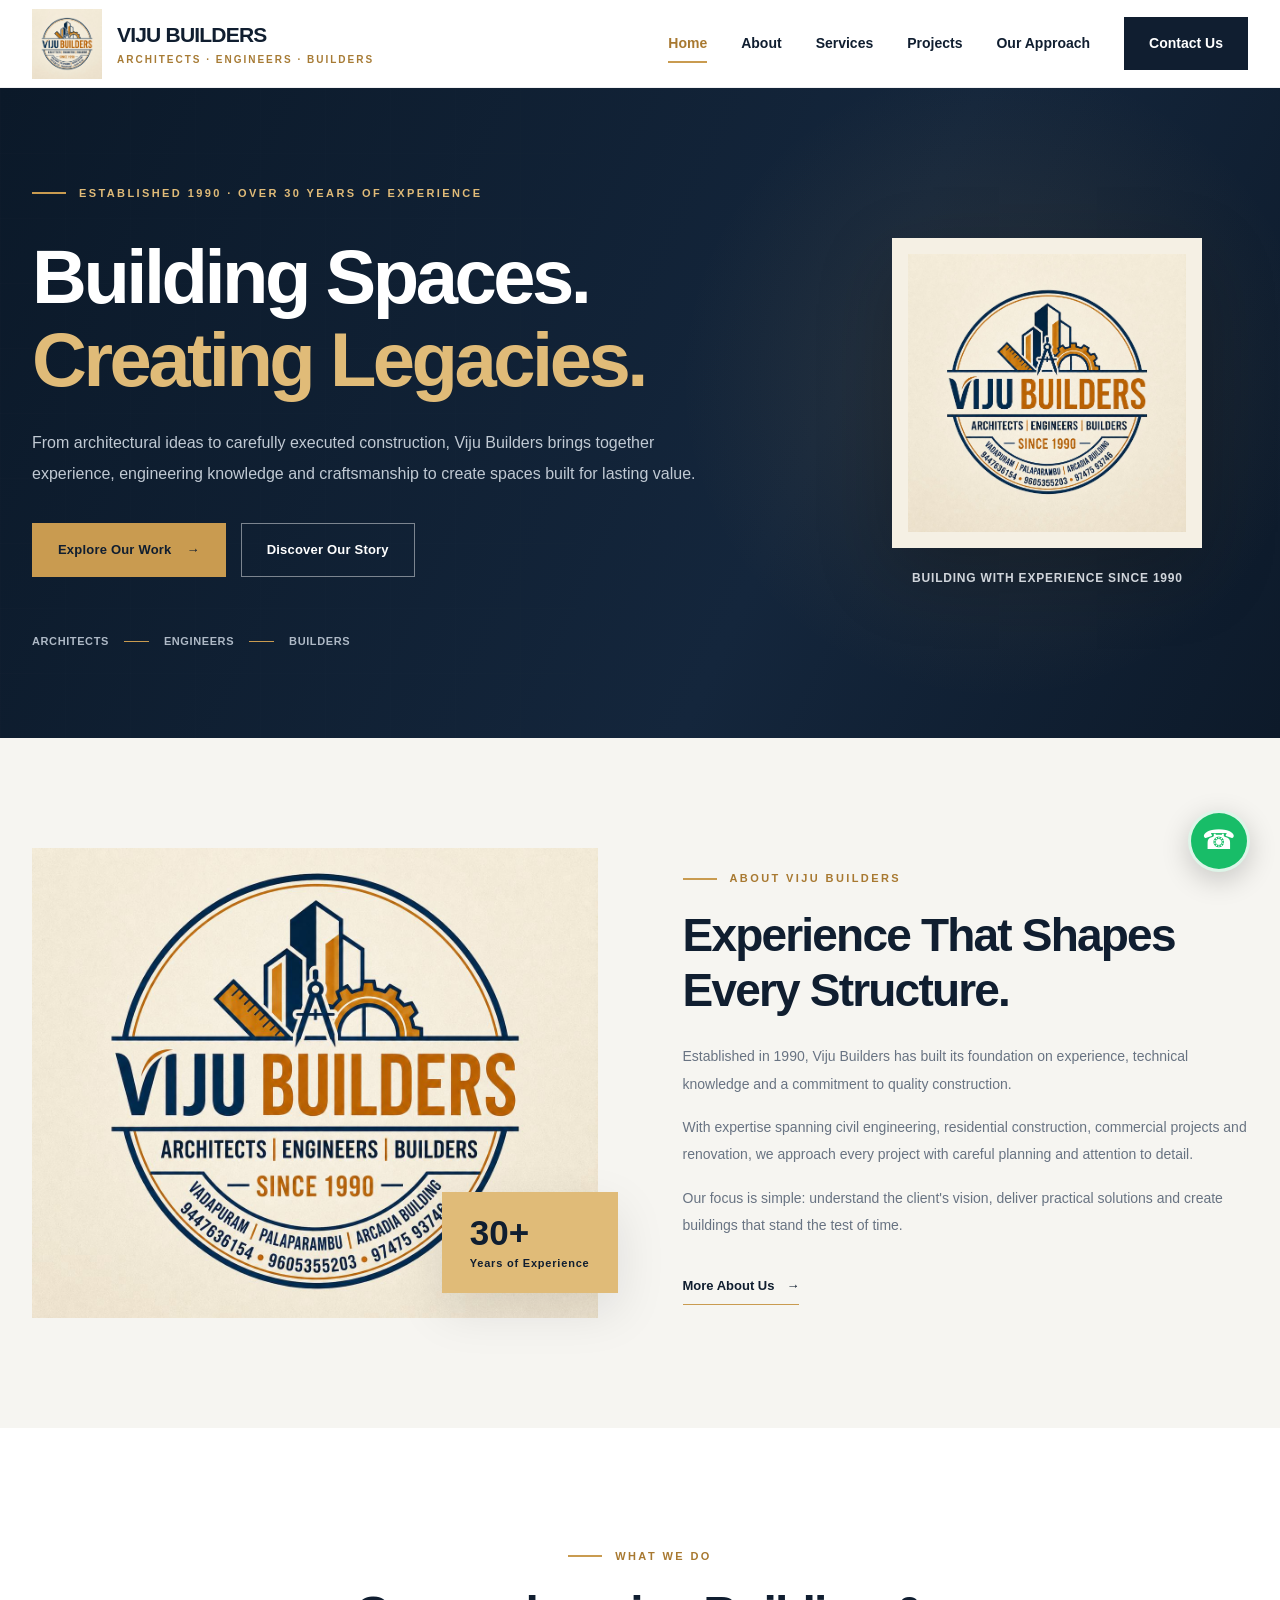
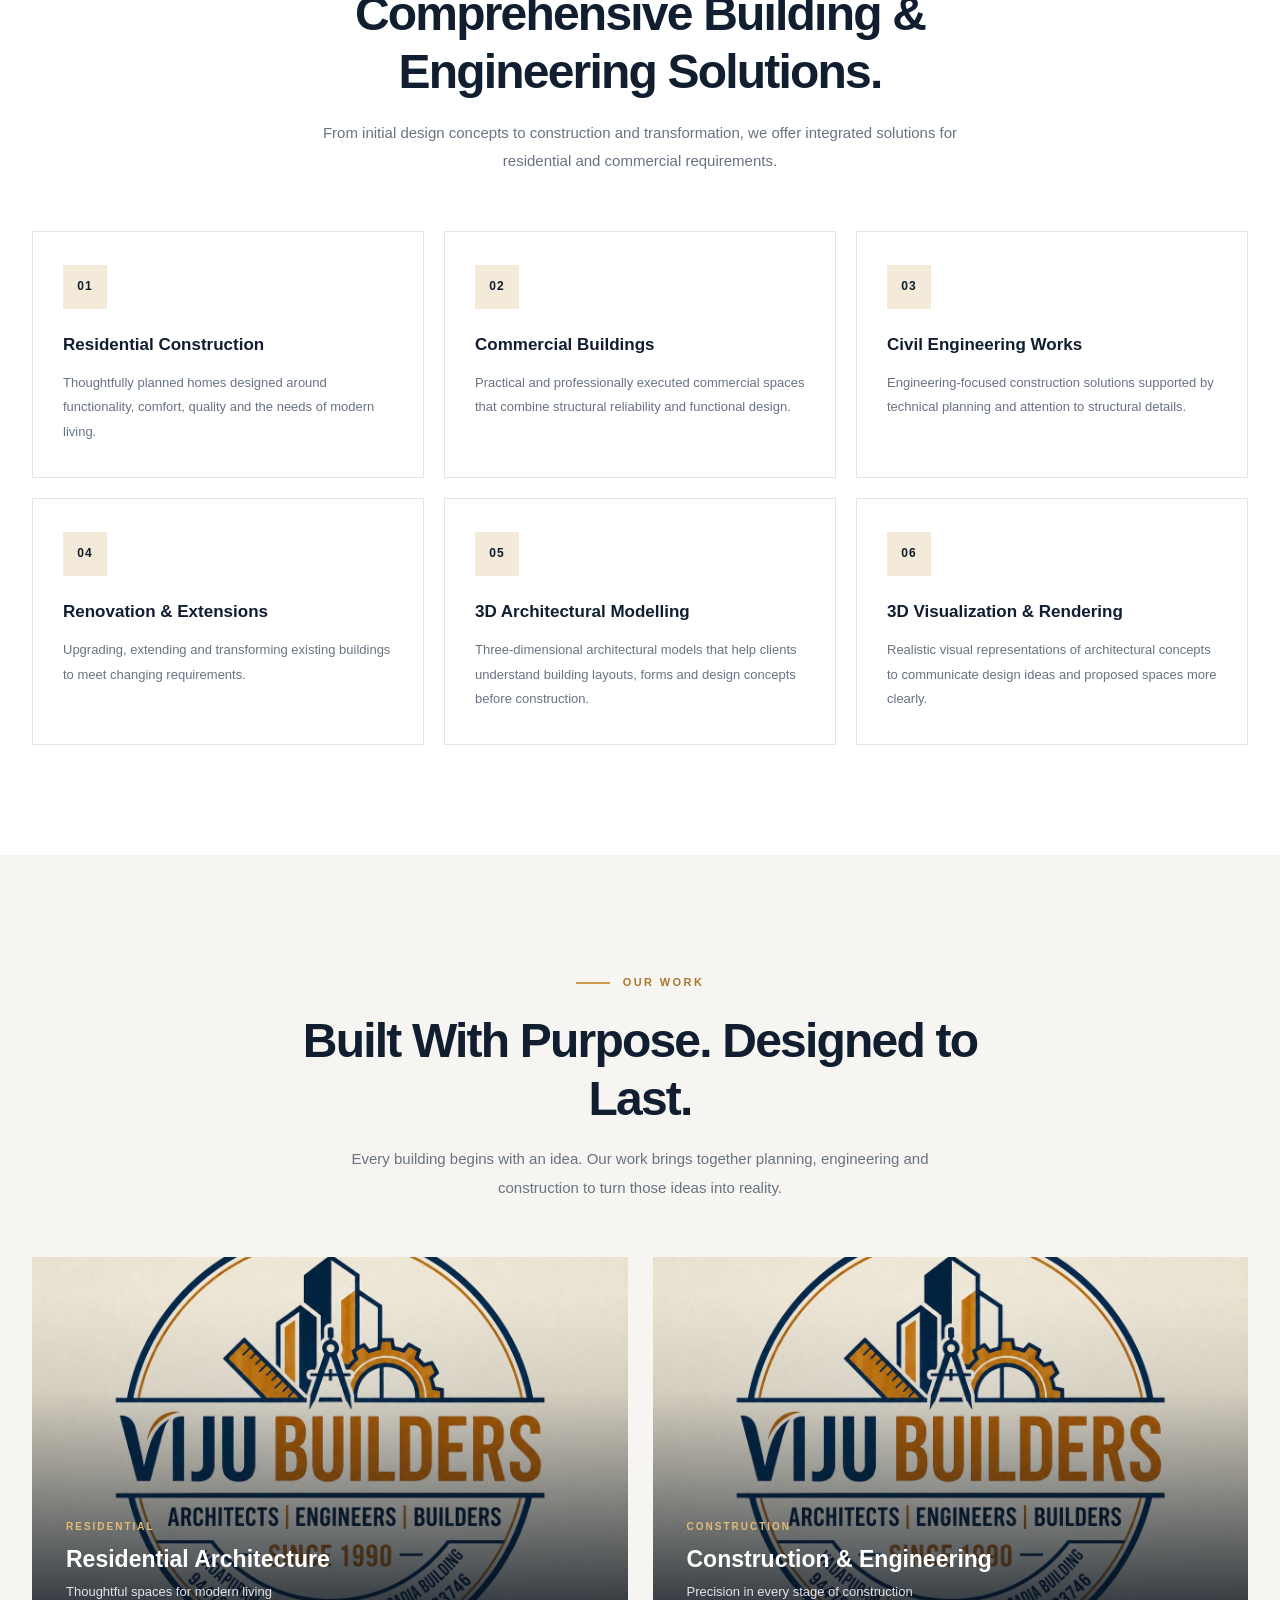
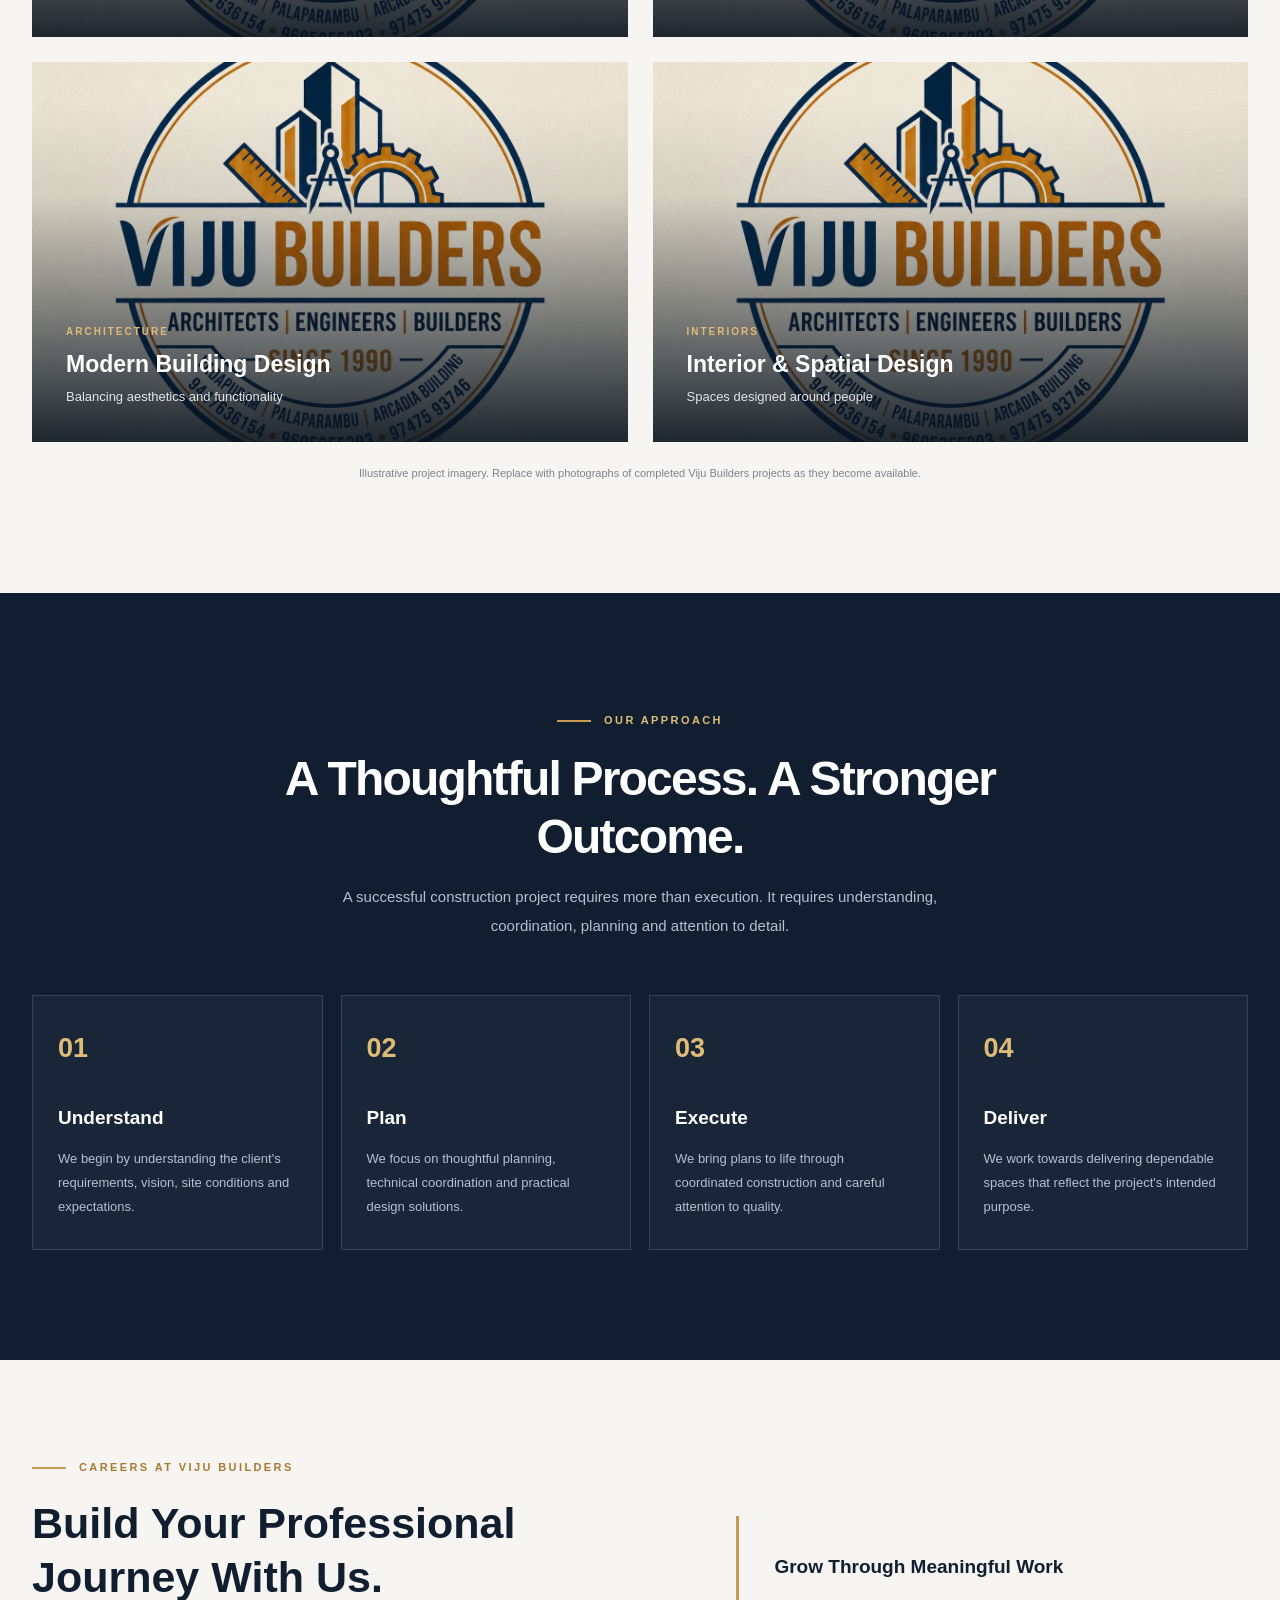
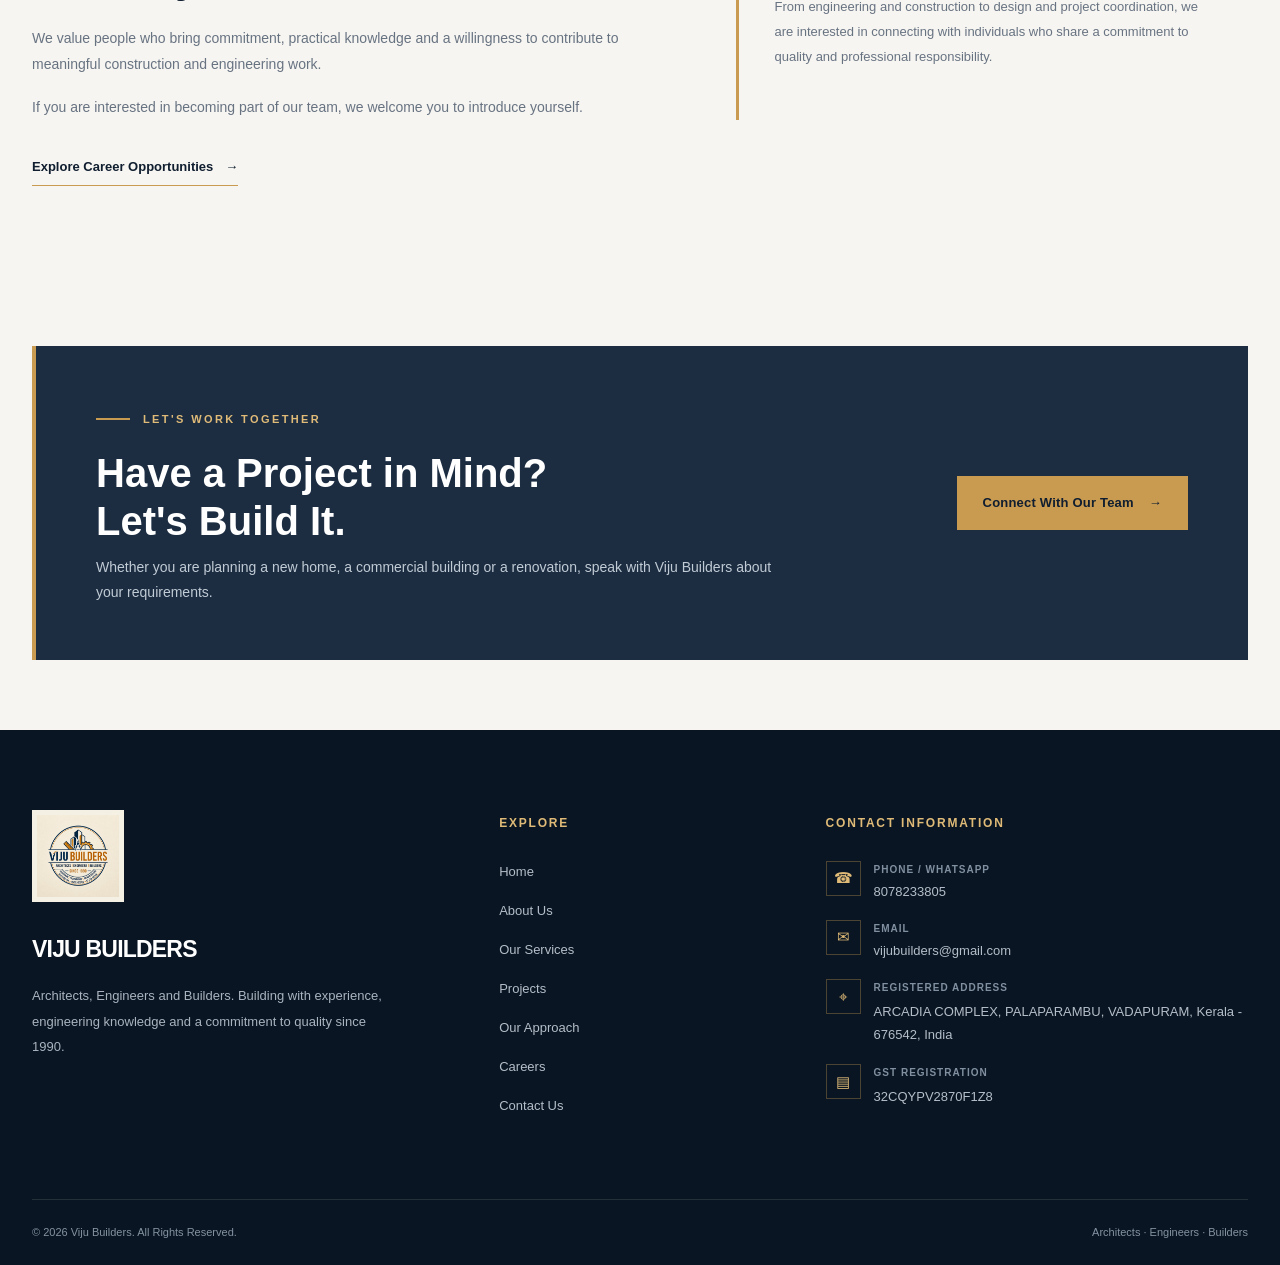
==== commit 28f799e9: "Update index.html" ====
--- a/index.html
+++ b/index.html
@@ -5,47 +5,57 @@
   <meta charset="UTF-8">
   <meta name="viewport" content="width=device-width, initial-scale=1.0">
 
-  <title>Viju Builders | Architects, Engineers & Builders Since 1990</title>
-  <meta name="description" content="Viju Builders — architects, engineers and builders since 1990. Residential and commercial construction, civil engineering, renovation and 3D architectural modelling in Kerala.">
+  <title>Viju Builders | Architects, Engineers & Builders</title>
+
+  <meta name="description" content="Viju Builders — established in 1990. Residential construction, commercial buildings, civil engineering, renovation and 3D architectural modelling.">
+
   <meta name="theme-color" content="#101e30">
 
-  <link rel="icon" href="assets/viju-builders-logo.jpeg">
-  <link rel="apple-touch-icon" href="assets/viju-builders-logo.jpeg">
+  <link rel="icon" href="assets/viju-builders-logo.jpeg" type="image/jpeg">
 
   <link rel="preconnect" href="https://fonts.googleapis.com">
   <link rel="preconnect" href="https://fonts.gstatic.com" crossorigin>
   <link href="https://fonts.googleapis.com/css2?family=Inter:wght@400;500;600;700;800&display=swap" rel="stylesheet">
 
   <link rel="stylesheet" href="assets/css/style.css">
+
+  <script src="assets/js/config.js"></script>
   <script src="assets/js/main.js" defer></script>
 </head>
 
 <body>
 
-  <!-- HEADER -->
+  <!-- ================= HEADER ================= -->
+
   <header class="site-header">
     <div class="container header-inner">
 
-      <a class="brand" href="index.html" aria-label="Viju Builders home">
-        <img src="assets/viju-builders-logo.jpeg" alt="Viju Builders official logo">
+      <a href="index.html" class="brand" aria-label="Viju Builders Home">
+        <img src="assets/viju-builders-logo.jpeg" alt="Viju Builders logo">
+
         <span class="brand-copy">
           <strong>VIJU BUILDERS</strong>
           <small>ARCHITECTS · ENGINEERS · BUILDERS</small>
         </span>
       </a>
 
-      <button class="menu-toggle" type="button"
-        aria-label="Open navigation" aria-expanded="false">
-        <span></span><span></span><span></span>
+      <button class="menu-toggle"
+              type="button"
+              aria-label="Toggle navigation"
+              aria-expanded="false"
+              aria-controls="main-navigation">
+        <span></span>
+        <span></span>
+        <span></span>
       </button>
 
-      <nav class="main-nav" aria-label="Main navigation">
-        <a class="active" href="index.html">Home</a>
+      <nav class="main-nav" id="main-navigation">
+        <a href="index.html" class="active">Home</a>
         <a href="about.html">About</a>
-        <a href="index.html#services">Services</a>
-        <a href="index.html#projects">Projects</a>
-        <a href="index.html#approach">Our Approach</a>
-        <a class="nav-contact" href="contact.html">Contact Our Team</a>
+        <a href="#services">Services</a>
+        <a href="#projects">Projects</a>
+        <a href="#approach">Our Approach</a>
+        <a href="contact.html" class="nav-contact">Contact Us</a>
       </nav>
 
     </div>
@@ -54,13 +64,16 @@
 
   <main>
 
-    <!-- HERO -->
+    <!-- ================= HERO ================= -->
+
     <section class="home-hero">
-      <div class="hero-pattern" aria-hidden="true"></div>
+
+      <div class="hero-pattern"></div>
 
       <div class="container hero-layout">
 
-        <div class="hero-copy reveal">
+        <div class="hero-copy reveal-left">
+
           <div class="eyebrow eyebrow-light">
             <span></span>
             ESTABLISHED 1990 · OVER 30 YEARS OF EXPERIENCE
@@ -74,249 +87,340 @@
           <p class="hero-description">
             From architectural ideas to carefully executed construction,
             Viju Builders brings together experience, engineering knowledge
-            and craftsmanship to create spaces designed for lasting value.
+            and craftsmanship to create spaces built for lasting value.
           </p>
 
           <div class="hero-actions">
             <a href="#projects" class="button button-gold">
-              Explore Our Work <span aria-hidden="true">→</span>
+              Explore Our Work <span>→</span>
             </a>
+
             <a href="about.html" class="button button-outline-light">
               Discover Our Story
             </a>
           </div>
 
           <div class="hero-trust">
-            <span>Experience since 1990</span>
+            <span>ARCHITECTS</span>
             <span class="trust-divider"></span>
-            <span>Architects · Engineers · Builders</span>
-          </div>
-        </div>
-
-        <div class="hero-brand reveal reveal-delay-1">
+            <span>ENGINEERS</span>
+            <span class="trust-divider"></span>
+            <span>BUILDERS</span>
+          </div>
+
+        </div>
+
+
+        <div class="hero-brand reveal-right">
+
           <img
             src="assets/viju-builders-logo.jpeg"
-            alt="Viju Builders — Architects, Engineers and Builders since 1990"
+            alt="Official Viju Builders company emblem"
           >
-          <p>Building with experience. Creating with purpose.</p>
-        </div>
-
-      </div>
+
+          <p>BUILDING WITH EXPERIENCE SINCE 1990</p>
+
+        </div>
+
+      </div>
+
     </section>
 
 
-    <!-- COMPANY INTRODUCTION -->
-    <section class="intro-section section-space" id="about">
+    <!-- ================= INTRODUCTION ================= -->
+
+    <section class="intro-section section-space">
+
       <div class="container intro-grid">
 
-        <div class="intro-image reveal">
+        <div class="intro-image reveal-left">
+
           <img
-            src="https://images.unsplash.com/photo-1600585154340-be6161a56a0c?auto=format&fit=crop&w=1200&q=85"
-            alt="Contemporary residential architecture"
+            data-photo="photo2"
+            src="assets/viju-builders-logo.jpeg"
+            alt="Architectural and construction work by Viju Builders"
             loading="lazy"
           >
+
           <div class="image-label">
             <strong>30+</strong>
-            <span>Years of experience</span>
-          </div>
-        </div>
-
-        <div class="intro-copy reveal reveal-delay-1">
-          <div class="eyebrow"><span></span> ABOUT VIJU BUILDERS</div>
-
-          <h2>Experience That Shapes Every Structure.</h2>
+            <span>Years of Experience</span>
+          </div>
+
+        </div>
+
+
+        <div class="intro-copy reveal-right">
+
+          <div class="eyebrow">
+            <span></span>
+            ABOUT VIJU BUILDERS
+          </div>
+
+          <h2>
+            Experience That Shapes Every Structure.
+          </h2>
 
           <p>
             Established in 1990, Viju Builders has built its foundation
-            on construction experience, technical knowledge and a
-            commitment to quality.
-          </p>
-
-          <p>
-            Our work brings together civil engineering, residential
-            construction, commercial projects, renovation and
-            architectural design services.
-          </p>
-
-          <p>
-            We believe that every successful project begins with
-            understanding the client's requirements and turning them
-            into practical, well-considered spaces.
+            on experience, technical knowledge and a commitment to
+            quality construction.
+          </p>
+
+          <p>
+            With expertise spanning civil engineering, residential
+            construction, commercial projects and renovation, we approach
+            every project with careful planning and attention to detail.
+          </p>
+
+          <p>
+            Our focus is simple: understand the client's vision, deliver
+            practical solutions and create buildings that stand the test
+            of time.
           </p>
 
           <a href="about.html" class="text-link">
-            Learn more about Viju Builders <span aria-hidden="true">→</span>
+            More About Us <span>→</span>
           </a>
-        </div>
-
-      </div>
+
+        </div>
+
+      </div>
+
     </section>
 
 
-    <!-- SERVICES -->
+    <!-- ================= SERVICES ================= -->
+
     <section class="services-section section-space" id="services">
+
       <div class="container">
 
         <div class="section-heading reveal">
-          <div class="eyebrow"><span></span> OUR SERVICES</div>
-          <h2>Building & Engineering Solutions.</h2>
-          <p>
-            A considered range of construction and design services
-            for residential, commercial and civil engineering needs.
-          </p>
-        </div>
+
+          <div class="eyebrow">
+            <span></span>
+            WHAT WE DO
+          </div>
+
+          <h2>
+            Comprehensive Building & Engineering Solutions.
+          </h2>
+
+          <p>
+            From initial design concepts to construction and
+            transformation, we offer integrated solutions for
+            residential and commercial requirements.
+          </p>
+
+        </div>
+
 
         <div class="services-grid">
 
           <article class="service-card reveal">
-            <div class="service-symbol" aria-hidden="true">01</div>
+            <div class="service-symbol">01</div>
             <h3>Residential Construction</h3>
             <p>
-              Thoughtfully planned homes designed around comfort,
-              functionality, quality and modern living.
-            </p>
-          </article>
+              Thoughtfully planned homes designed around functionality,
+              comfort, quality and the needs of modern living.
+            </p>
+          </article>
+
 
           <article class="service-card reveal reveal-delay-1">
-            <div class="service-symbol" aria-hidden="true">02</div>
+            <div class="service-symbol">02</div>
             <h3>Commercial Buildings</h3>
             <p>
-              Practical commercial spaces supported by sound
-              planning, structural reliability and functional design.
-            </p>
-          </article>
+              Practical and professionally executed commercial spaces
+              that combine structural reliability and functional design.
+            </p>
+          </article>
+
 
           <article class="service-card reveal reveal-delay-2">
-            <div class="service-symbol" aria-hidden="true">03</div>
+            <div class="service-symbol">03</div>
             <h3>Civil Engineering Works</h3>
             <p>
-              Engineering-focused construction solutions with
-              attention to planning, execution and structural detail.
-            </p>
-          </article>
+              Engineering-focused construction solutions supported by
+              technical planning and attention to structural details.
+            </p>
+          </article>
+
 
           <article class="service-card reveal">
-            <div class="service-symbol" aria-hidden="true">04</div>
+            <div class="service-symbol">04</div>
             <h3>Renovation & Extensions</h3>
             <p>
-              Upgrading and transforming existing buildings
-              to meet changing needs and requirements.
-            </p>
-          </article>
+              Upgrading, extending and transforming existing buildings
+              to meet changing requirements.
+            </p>
+          </article>
+
 
           <article class="service-card reveal reveal-delay-1">
-            <div class="service-symbol" aria-hidden="true">05</div>
+            <div class="service-symbol">05</div>
             <h3>3D Architectural Modelling</h3>
             <p>
-              Three-dimensional models that help clients understand
-              building layouts, forms and design concepts.
-            </p>
-          </article>
+              Three-dimensional architectural models that help clients
+              understand building layouts, forms and design concepts
+              before construction.
+            </p>
+          </article>
+
 
           <article class="service-card reveal reveal-delay-2">
-            <div class="service-symbol" aria-hidden="true">06</div>
-            <h3>3D Visualisation & Rendering</h3>
-            <p>
-              Detailed visual representations that communicate
-              architectural concepts and proposed spaces clearly.
-            </p>
-          </article>
-
-        </div>
-      </div>
+            <div class="service-symbol">06</div>
+            <h3>3D Visualization & Rendering</h3>
+            <p>
+              Realistic visual representations of architectural concepts
+              to communicate design ideas and proposed spaces more clearly.
+            </p>
+          </article>
+
+        </div>
+
+      </div>
+
     </section>
 
 
-    <!-- PROJECTS -->
+    <!-- ================= PROJECTS ================= -->
+
     <section class="projects-section section-space" id="projects">
+
       <div class="container">
 
         <div class="section-heading reveal">
-          <div class="eyebrow"><span></span> OUR WORK</div>
-          <h2>Designed with Purpose. Built to Last.</h2>
-          <p>
-            Explore the different spaces, structures and stages
-            of work that reflect our areas of expertise.
-          </p>
-        </div>
+
+          <div class="eyebrow">
+            <span></span>
+            OUR WORK
+          </div>
+
+          <h2>
+            Built With Purpose. Designed to Last.
+          </h2>
+
+          <p>
+            Every building begins with an idea. Our work brings together
+            planning, engineering and construction to turn those ideas
+            into reality.
+          </p>
+
+        </div>
+
 
         <div class="projects-grid">
 
           <article class="project-card reveal">
+
             <img
-              src="https://images.unsplash.com/photo-1600607687939-ce8a6c25118c?auto=format&fit=crop&w=1200&q=85"
-              alt="Contemporary residential architecture"
+              data-photo="photo2"
+              src="assets/viju-builders-logo.jpeg"
+              alt="Residential architecture"
               loading="lazy"
             >
+
             <div class="project-overlay">
               <span>RESIDENTIAL</span>
               <h3>Residential Architecture</h3>
               <p>Thoughtful spaces for modern living</p>
             </div>
-          </article>
+
+          </article>
+
 
           <article class="project-card reveal reveal-delay-1">
+
             <img
-              src="https://images.unsplash.com/photo-1504307651254-35680f356dfd?auto=format&fit=crop&w=1200&q=85"
+              data-photo="photo3"
+              src="assets/viju-builders-logo.jpeg"
               alt="Construction and engineering work"
               loading="lazy"
             >
+
             <div class="project-overlay">
               <span>CONSTRUCTION</span>
               <h3>Construction & Engineering</h3>
-              <p>Careful execution at every stage</p>
+              <p>Precision in every stage of construction</p>
             </div>
-          </article>
+
+          </article>
+
 
           <article class="project-card reveal">
+
             <img
-              src="https://images.unsplash.com/photo-1487958449943-2429e8be8625?auto=format&fit=crop&w=1200&q=85"
-              alt="Modern architectural building"
+              data-photo="photo4"
+              src="assets/viju-builders-logo.jpeg"
+              alt="Modern building design"
               loading="lazy"
             >
+
             <div class="project-overlay">
               <span>ARCHITECTURE</span>
               <h3>Modern Building Design</h3>
               <p>Balancing aesthetics and functionality</p>
             </div>
-          </article>
+
+          </article>
+
 
           <article class="project-card reveal reveal-delay-1">
+
             <img
-              src="https://images.unsplash.com/photo-1600566753086-00f18fb6b3ea?auto=format&fit=crop&w=1200&q=85"
-              alt="Contemporary interior design"
+              data-photo="photo5"
+              src="assets/viju-builders-logo.jpeg"
+              alt="Interior and spatial design"
               loading="lazy"
             >
+
             <div class="project-overlay">
               <span>INTERIORS</span>
               <h3>Interior & Spatial Design</h3>
               <p>Spaces designed around people</p>
             </div>
+
           </article>
 
         </div>
 
         <p class="projects-note">
-          Images shown are illustrative architectural references,
-          not a verified portfolio of completed Viju Builders projects.
+          Illustrative project imagery. Replace with photographs of
+          completed Viju Builders projects as they become available.
         </p>
 
       </div>
+
     </section>
 
 
-    <!-- APPROACH -->
+    <!-- ================= APPROACH ================= -->
+
     <section class="approach-section section-space" id="approach">
+
       <div class="container">
 
         <div class="section-heading reveal">
-          <div class="eyebrow eyebrow-light"><span></span> OUR APPROACH</div>
-          <h2>A Clear Process. A Considered Outcome.</h2>
-          <p>
-            Every project deserves careful attention from the first
-            discussion through planning, execution and delivery.
-          </p>
-        </div>
+
+          <div class="eyebrow eyebrow-light">
+            <span></span>
+            OUR APPROACH
+          </div>
+
+          <h2>
+            A Thoughtful Process. A Stronger Outcome.
+          </h2>
+
+          <p>
+            A successful construction project requires more than
+            execution. It requires understanding, coordination,
+            planning and attention to detail.
+          </p>
+
+        </div>
+
 
         <div class="approach-grid">
 
@@ -325,154 +429,267 @@
             <h3>Understand</h3>
             <p>
               We begin by understanding the client's requirements,
-              vision and project expectations.
-            </p>
-          </article>
+              vision, site conditions and expectations.
+            </p>
+          </article>
+
 
           <article class="approach-card reveal reveal-delay-1">
             <span class="approach-number">02</span>
             <h3>Plan</h3>
             <p>
-              We consider design, engineering requirements and
-              practical solutions before work begins.
-            </p>
-          </article>
+              We focus on thoughtful planning, technical coordination
+              and practical design solutions.
+            </p>
+          </article>
+
 
           <article class="approach-card reveal reveal-delay-2">
             <span class="approach-number">03</span>
             <h3>Execute</h3>
             <p>
-              We bring plans to life through coordinated
-              construction and attention to quality.
-            </p>
-          </article>
+              We bring plans to life through coordinated construction
+              and careful attention to quality.
+            </p>
+          </article>
+
 
           <article class="approach-card reveal reveal-delay-3">
             <span class="approach-number">04</span>
             <h3>Deliver</h3>
             <p>
-              We aim to deliver spaces that meet the intended
-              requirements and provide lasting value.
-            </p>
-          </article>
-
-        </div>
-      </div>
+              We work towards delivering dependable spaces that
+              reflect the project's intended purpose.
+            </p>
+          </article>
+
+        </div>
+
+      </div>
+
     </section>
 
 
-    <!-- FINAL CALL TO ACTION -->
+    <!-- ================= CAREER INTRODUCTION ================= -->
+
+    <section class="page-content alt">
+
+      <div class="container career-intro">
+
+        <div class="reveal-left">
+
+          <div class="eyebrow">
+            <span></span>
+            CAREERS AT VIJU BUILDERS
+          </div>
+
+          <h2>
+            Build Your Professional Journey With Us.
+          </h2>
+
+          <p>
+            We value people who bring commitment, practical knowledge
+            and a willingness to contribute to meaningful construction
+            and engineering work.
+          </p>
+
+          <p>
+            If you are interested in becoming part of our team,
+            we welcome you to introduce yourself.
+          </p>
+
+          <a href="careers.html" class="text-link">
+            Explore Career Opportunities <span>→</span>
+          </a>
+
+        </div>
+
+
+        <div class="career-highlight reveal-right">
+
+          <h3>Grow Through Meaningful Work</h3>
+
+          <p>
+            From engineering and construction to design and project
+            coordination, we are interested in connecting with
+            individuals who share a commitment to quality and
+            professional responsibility.
+          </p>
+
+        </div>
+
+      </div>
+
+    </section>
+
+
+    <!-- ================= CONTACT CTA ================= -->
+
     <section class="home-cta-section">
-      <div class="container home-cta reveal">
-
-        <div>
-          <div class="eyebrow"><span></span> LET'S WORK TOGETHER</div>
-          <h2>Have a Project in Mind?</h2>
-          <p>
-            Tell us what you are planning. Our team would be pleased
-            to discuss your construction and design requirements.
-          </p>
-        </div>
-
-        <a href="contact.html" class="button button-gold">
-          Contact Our Team <span aria-hidden="true">→</span>
-        </a>
-
-      </div>
+
+      <div class="container">
+
+        <div class="home-cta reveal">
+
+          <div>
+
+            <div class="eyebrow eyebrow-light">
+              <span></span>
+              LET'S WORK TOGETHER
+            </div>
+
+            <h2>
+              Have a Project in Mind?<br>
+              Let's Build It.
+            </h2>
+
+            <p>
+              Whether you are planning a new home, a commercial building
+              or a renovation, speak with Viju Builders about your
+              requirements.
+            </p>
+
+          </div>
+
+
+          <a
+            class="button button-gold"
+            href="contact.html"
+          >
+            Connect With Our Team <span>→</span>
+          </a>
+
+        </div>
+
+      </div>
+
     </section>
 
   </main>
 
 
-  <!-- FOOTER -->
+  <!-- ================= FOOTER ================= -->
+
   <footer class="site-footer">
+
     <div class="container">
 
       <div class="footer-grid">
 
+        <!-- COMPANY -->
+
         <div class="footer-brand">
+
           <a href="index.html" class="footer-logo">
-            <img src="assets/viju-builders-logo.jpeg" alt="Viju Builders logo">
+            <img
+              src="assets/viju-builders-logo.jpeg"
+              alt="Viju Builders logo"
+              loading="lazy"
+            >
           </a>
+
           <h2>VIJU BUILDERS</h2>
-          <p>
-            Architects, Engineers and Builders. Bringing together
-            experience, engineering knowledge and a commitment
-            to quality construction since 1990.
-          </p>
-        </div>
+
+          <p>
+            Architects, Engineers and Builders. Building with experience,
+            engineering knowledge and a commitment to quality since 1990.
+          </p>
+
+        </div>
+
+
+        <!-- EXPLORE -->
 
         <div class="footer-column">
+
           <h3>Explore</h3>
+
           <a href="index.html">Home</a>
           <a href="about.html">About Us</a>
           <a href="index.html#services">Our Services</a>
           <a href="index.html#projects">Projects</a>
           <a href="index.html#approach">Our Approach</a>
           <a href="careers.html">Careers</a>
-          <a href="contact.html">Contact Our Team</a>
-        </div>
+          <a href="contact.html">Contact Us</a>
+
+        </div>
+
+
+        <!-- CONTACT INFORMATION -->
 
         <div class="footer-column footer-contact">
+
           <h3>Contact Information</h3>
 
-          <a href="https://wa.me/918078233805"
-             target="_blank" rel="noopener noreferrer">
-            <span class="footer-icon" aria-hidden="true">☎</span>
+          <a href="https://wa.me/918078233805" target="_blank" rel="noopener">
+            <span class="footer-icon">☎</span>
             <span>
-              <small>WhatsApp / Phone</small>
+              <small>Phone / WhatsApp</small>
               8078233805
             </span>
           </a>
 
-          <a href="https://wa.me/918078233805?text=Hello%20Viju%20Builders,%20I%20would%20like%20to%20make%20an%20enquiry."
-             target="_blank" rel="noopener noreferrer">
-            <span class="footer-icon" aria-hidden="true">✉</span>
+          <a href="mailto:vijubuilders@gmail.com">
+            <span class="footer-icon">✉</span>
             <span>
-              <small>Email address</small>
+              <small>Email</small>
               vijubuilders@gmail.com
             </span>
           </a>
 
           <div class="footer-detail">
-            <span class="footer-icon" aria-hidden="true">⌖</span>
+            <span class="footer-icon">⌖</span>
             <span>
-              <small>Office address</small>
-              Arcadia Complex, Palaparambu,<br>
-              Vadapuram, Kerala – 676542, India
+              <small>Registered Address</small>
+              ARCADIA COMPLEX, PALAPARAMBU,
+              VADAPURAM, Kerala - 676542, India
             </span>
           </div>
 
           <div class="footer-detail">
-            <span class="footer-icon" aria-hidden="true">▤</span>
+            <span class="footer-icon">▤</span>
             <span>
-              <small>GST registration</small>
+              <small>GST Registration</small>
               32CQYPV2870F1Z8
             </span>
           </div>
-        </div>
-
-      </div>
+
+        </div>
+
+      </div>
+
 
       <div class="footer-bottom">
-        <p>© <span data-current-year>2026</span> Viju Builders. All rights reserved.</p>
-        <p>Architects · Engineers · Builders</p>
+
+        <p>
+          © <span data-current-year>2026</span> Viju Builders.
+          All Rights Reserved.
+        </p>
+
+        <p>
+          Architects · Engineers · Builders
+        </p>
+
       </div>
 
     </div>
+
   </footer>
 
 
-  <!-- FLOATING WHATSAPP -->
+  <!-- ================= FLOATING WHATSAPP ================= -->
+
   <a
     class="floating-whatsapp"
-    href="https://wa.me/918078233805?text=Hello%20Viju%20Builders,%20I%20would%20like%20to%20make%20an%20enquiry."
+    href="https://wa.me/918078233805"
     target="_blank"
-    rel="noopener noreferrer"
+    rel="noopener"
     aria-label="Contact Viju Builders on WhatsApp"
+    title="Contact Viju Builders"
   >
-    <span aria-hidden="true">✆</span>
+    ☎
   </a>
+
 
 </body>
 </html>
--- a/assets/css/style.css
+++ b/assets/css/style.css
@@ -1,91 +1,49 @@
 
 /* =========================================================
-   VIJU BUILDERS
-   GLOBAL WEBSITE DESIGN SYSTEM
-   Typography: Manrope
-   Colours: Navy, Gold, Cream and White
-========================================================= */
-
-
-/* =========================================================
-   01. FONT & DESIGN VARIABLES
-========================================================= */
-
-@import url('https://fonts.googleapis.com/css2?family=Manrope:wght@400;500;600;700;800&display=swap');
+   VIJU BUILDERS — MAIN STYLESHEET
+   Theme: Navy / Gold / Warm White
+   ========================================================= */
 
 :root {
   --navy: #101e30;
   --navy-dark: #091522;
-  --navy-soft: #192b40;
-
-  --gold: #c99d52;
-  --gold-light: #e5c789;
-  --gold-dark: #a77b35;
-
-  --cream: #f7f6f2;
-  --paper: #ffffff;
-
-  --ink: #172538;
-  --text: #657184;
-  --muted: #8a94a2;
-
-  --border: #e8e7e2;
+  --navy-soft: #1c2d42;
+  --gold: #c99b50;
+  --gold-light: #e0bb78;
+  --cream: #f6f5f1;
   --white: #ffffff;
-
-  --font-main: 'Manrope', sans-serif;
-
-  --container: 1320px;
-
-  --ease: cubic-bezier(.2, .7, .2, 1);
-
-  --transition: .3s var(--ease);
-  --transition-slow: .6s var(--ease);
-
-  --shadow-soft: 0 15px 45px rgba(16, 30, 48, .07);
-  --shadow-hover: 0 24px 60px rgba(16, 30, 48, .13);
-}
-
-
-/* =========================================================
-   02. RESET & GLOBAL TYPOGRAPHY
-========================================================= */
+  --ink: #182638;
+  --muted: #687382;
+  --border: #e5e3dd;
+  --footer-text: #aab4c0;
+  --container: 1410px;
+  --header-height: 88px;
+  --shadow: 0 18px 50px rgba(9, 21, 34, .10);
+  --transition: .35s ease;
+}
 
 * {
+  box-sizing: border-box;
   margin: 0;
   padding: 0;
-  box-sizing: border-box;
 }
 
 html {
   scroll-behavior: smooth;
   scroll-padding-top: 100px;
-  -webkit-text-size-adjust: 100%;
 }
 
 body {
-  font-family: var(--font-main);
-  font-size: 16px;
-  font-weight: 400;
-  line-height: 1.75;
+  font-family: "Inter", Arial, sans-serif;
   color: var(--ink);
-  background: var(--paper);
+  background: var(--white);
+  line-height: 1.7;
   -webkit-font-smoothing: antialiased;
-  -moz-osx-font-smoothing: grayscale;
-}
-
-body,
-button,
-input,
-textarea,
-select {
-  font-family: var(--font-main);
-}
-
-button,
-input,
-textarea,
-select {
-  font-size: inherit;
+  overflow-x: hidden;
+}
+
+body.menu-open {
+  overflow: hidden;
 }
 
 img {
@@ -99,141 +57,41 @@
 }
 
 button {
-  cursor: pointer;
-}
-
-ul,
-ol {
-  list-style: none;
-}
-
-h1,
-h2,
-h3,
-h4,
-h5,
-h6 {
-  color: var(--navy);
-  font-family: var(--font-main);
-  font-weight: 800;
-  line-height: 1.2;
-  letter-spacing: -.045em;
-}
-
-h1 {
-  font-size: clamp(44px, 5.8vw, 76px);
-  line-height: 1.12;
-}
-
-h2 {
-  font-size: clamp(34px, 4.2vw, 54px);
-  line-height: 1.2;
-}
-
-h3 {
-  font-size: clamp(22px, 2.2vw, 29px);
-  line-height: 1.3;
-}
-
-h4 {
-  font-size: 18px;
-  line-height: 1.4;
-}
-
-p {
-  color: var(--text);
-  font-size: 16px;
-  line-height: 1.9;
-}
-
-strong {
-  font-weight: 800;
-}
-
-::selection {
-  color: white;
-  background: var(--navy);
-}
-
-:focus-visible {
-  outline: 2px solid var(--gold);
-  outline-offset: 4px;
-}
-
-
-/* =========================================================
-   03. COMMON LAYOUT
-========================================================= */
+  font: inherit;
+}
 
 .container {
-  width: min(var(--container), calc(100% - 80px));
+  width: min(var(--container), calc(100% - 64px));
   margin-inline: auto;
 }
 
-section {
-  position: relative;
-}
-
-.section {
+.section-space {
   padding: 110px 0;
 }
 
-.section-heading {
-  max-width: 760px;
-  margin-bottom: 55px;
-}
-
-.section-heading h2 {
-  margin: 20px 0;
-}
-
-.section-heading p {
-  max-width: 650px;
-}
-
-.eyebrow {
-  display: inline-flex;
-  align-items: center;
-  gap: 13px;
-  color: var(--gold-dark);
-  font-size: 11px;
-  font-weight: 800;
-  letter-spacing: .19em;
-  line-height: 1.5;
-  text-transform: uppercase;
-}
-
-.eyebrow::before {
-  content: "";
-  width: 32px;
-  height: 1px;
-  flex-shrink: 0;
-  background: var(--gold);
-}
-
-
-/* =========================================================
-   04. HEADER & NAVIGATION
-========================================================= */
-
-.header {
+
+/* =========================================================
+   HEADER
+   ========================================================= */
+
+.site-header {
   position: sticky;
   top: 0;
   z-index: 1000;
-  width: 100%;
+  height: var(--header-height);
   background: rgba(255, 255, 255, .97);
-  border-bottom: 1px solid rgba(16, 30, 48, .08);
-  backdrop-filter: blur(16px);
-  -webkit-backdrop-filter: blur(16px);
-  transition: box-shadow var(--transition);
-}
-
-.header.scrolled {
-  box-shadow: 0 8px 30px rgba(16, 30, 48, .08);
+  border-bottom: 1px solid rgba(16, 30, 48, .06);
+  transition: box-shadow var(--transition),
+              background var(--transition);
+}
+
+.site-header.scrolled {
+  box-shadow: 0 8px 30px rgba(9, 21, 34, .09);
+  background: rgba(255, 255, 255, .98);
 }
 
 .header-inner {
-  min-height: 82px;
+  height: 100%;
   display: flex;
   align-items: center;
   justify-content: space-between;
@@ -248,782 +106,1201 @@
 }
 
 .brand img {
-  width: 62px;
-  height: 62px;
+  width: 70px;
+  height: 70px;
   object-fit: contain;
-}
-
-.brand-text {
+  background: #f5f0e4;
+}
+
+.brand-copy {
   display: flex;
   flex-direction: column;
-  gap: 2px;
-}
-
-.brand-text strong {
+  line-height: 1.3;
+}
+
+.brand-copy strong {
+  font-size: 21px;
+  font-weight: 800;
+  letter-spacing: -.8px;
   color: var(--navy);
-  font-size: 20px;
+}
+
+.brand-copy small {
+  margin-top: 5px;
+  font-size: 10px;
   font-weight: 800;
-  letter-spacing: -.045em;
-  line-height: 1.3;
-}
-
-.brand-text span {
-  color: var(--gold-dark);
-  font-size: 9px;
-  font-weight: 800;
-  letter-spacing: .17em;
-  line-height: 1.5;
-  text-transform: uppercase;
-}
-
-.nav {
+  letter-spacing: 2px;
+  color: #a77b35;
+  white-space: nowrap;
+}
+
+.main-nav {
   display: flex;
   align-items: center;
-  justify-content: flex-end;
-  gap: clamp(20px, 2.6vw, 38px);
-}
-
-.nav a {
+  gap: 34px;
+}
+
+.main-nav a {
   position: relative;
-  display: inline-flex;
-  align-items: center;
-  min-height: 45px;
+  padding: 10px 0;
+  font-size: 14px;
+  font-weight: 700;
   color: var(--navy);
-  font-size: 13px;
-  font-weight: 800;
-  white-space: nowrap;
   transition: color var(--transition);
 }
 
-.nav a:not(.nav-cta)::after {
+.main-nav a:not(.nav-contact)::after {
   content: "";
   position: absolute;
-  bottom: 4px;
   left: 0;
+  bottom: 2px;
   width: 0;
   height: 2px;
   background: var(--gold);
   transition: width var(--transition);
 }
 
-.nav a:hover,
-.nav a.active {
-  color: var(--gold-dark);
-}
-
-.nav a:hover::after,
-.nav a.active::after {
+.main-nav a:hover,
+.main-nav a.active {
+  color: #a87931;
+}
+
+.main-nav a:hover::after,
+.main-nav a.active::after {
   width: 100%;
 }
 
-.nav .nav-cta {
-  min-height: 49px;
-  padding: 0 25px;
-  color: white;
+.main-nav .nav-contact {
+  padding: 14px 24px;
+  color: var(--white);
   background: var(--navy);
-  transition:
-    background var(--transition),
-    color var(--transition),
-    transform var(--transition);
-}
-
-.nav .nav-cta:hover {
+  border: 1px solid var(--navy);
+  transition: background var(--transition),
+              color var(--transition),
+              border-color var(--transition);
+}
+
+.main-nav .nav-contact:hover {
   color: var(--navy);
   background: var(--gold-light);
-  transform: translateY(-2px);
+  border-color: var(--gold-light);
 }
 
 .menu-toggle {
   display: none;
   width: 44px;
   height: 44px;
+  border: 0;
+  background: var(--navy);
+  cursor: pointer;
   align-items: center;
   justify-content: center;
+  flex-direction: column;
+  gap: 5px;
+}
+
+.menu-toggle span {
+  width: 20px;
+  height: 2px;
+  background: var(--white);
+  transition: transform var(--transition), opacity var(--transition);
+}
+
+.menu-toggle[aria-expanded="true"] span:first-child {
+  transform: translateY(7px) rotate(45deg);
+}
+
+.menu-toggle[aria-expanded="true"] span:nth-child(2) {
+  opacity: 0;
+}
+
+.menu-toggle[aria-expanded="true"] span:last-child {
+  transform: translateY(-7px) rotate(-45deg);
+}
+
+
+/* =========================================================
+   SHARED TYPOGRAPHY
+   ========================================================= */
+
+.eyebrow {
+  display: inline-flex;
+  align-items: center;
+  gap: 13px;
+  margin-bottom: 20px;
+  color: #a87931;
+  font-size: 11px;
+  font-weight: 800;
+  letter-spacing: 2.4px;
+  text-transform: uppercase;
+}
+
+.eyebrow > span {
+  display: inline-block;
+  width: 34px;
+  height: 2px;
+  background: var(--gold);
+  flex-shrink: 0;
+}
+
+.eyebrow-light {
+  color: var(--gold-light);
+}
+
+.section-heading {
+  max-width: 750px;
+  margin: 0 auto 55px;
+  text-align: center;
+}
+
+.section-heading h2 {
+  margin-bottom: 18px;
+  color: var(--navy);
+  font-size: clamp(32px, 4vw, 48px);
+  line-height: 1.2;
+  letter-spacing: -1.8px;
+  font-weight: 800;
+}
+
+.section-heading p {
+  max-width: 650px;
+  margin: auto;
+  color: var(--muted);
+  font-size: 15px;
+  line-height: 1.9;
+}
+
+
+/* =========================================================
+   BUTTONS
+   ========================================================= */
+
+.button {
+  min-height: 54px;
+  display: inline-flex;
+  align-items: center;
+  justify-content: center;
+  gap: 15px;
+  padding: 14px 25px;
+  font-size: 13px;
+  font-weight: 800;
+  letter-spacing: .2px;
+  transition: transform var(--transition),
+              background var(--transition),
+              color var(--transition),
+              border-color var(--transition);
+}
+
+.button:hover {
+  transform: translateY(-3px);
+}
+
+.button-gold {
+  color: var(--navy);
+  background: var(--gold);
+  border: 1px solid var(--gold);
+}
+
+.button-gold:hover {
+  background: var(--gold-light);
+  border-color: var(--gold-light);
+}
+
+.button-outline-light {
+  color: var(--white);
+  border: 1px solid rgba(255, 255, 255, .45);
+  background: transparent;
+}
+
+.button-outline-light:hover {
+  color: var(--navy);
+  background: var(--white);
+  border-color: var(--white);
+}
+
+.text-link {
+  display: inline-flex;
+  align-items: center;
+  gap: 12px;
+  margin-top: 20px;
+  padding-bottom: 7px;
+  border-bottom: 1px solid var(--gold);
+  color: var(--navy);
+  font-size: 13px;
+  font-weight: 800;
+  transition: gap var(--transition), color var(--transition);
+}
+
+.text-link:hover {
+  gap: 19px;
+  color: #a87931;
+}
+
+
+/* =========================================================
+   HOMEPAGE HERO
+   ========================================================= */
+
+.home-hero {
+  position: relative;
+  min-height: 650px;
+  display: flex;
+  align-items: center;
+  overflow: hidden;
+  color: var(--white);
+  background:
+    radial-gradient(circle at 78% 45%, rgba(201, 155, 80, .13), transparent 30%),
+    linear-gradient(115deg, #0b1929 0%, #14263c 62%, #0d1a2a 100%);
+}
+
+.hero-pattern {
+  position: absolute;
+  inset: 0;
+  opacity: .16;
+  pointer-events: none;
+  background-image:
+    linear-gradient(rgba(255,255,255,.05) 1px, transparent 1px),
+    linear-gradient(90deg, rgba(255,255,255,.05) 1px, transparent 1px);
+  background-size: 65px 65px;
+  mask-image: linear-gradient(90deg, black, transparent 90%);
+}
+
+.hero-layout {
+  position: relative;
+  z-index: 1;
+  display: grid;
+  grid-template-columns: 1.3fr .7fr;
+  align-items: center;
+  gap: 70px;
+  padding-top: 85px;
+  padding-bottom: 85px;
+}
+
+.hero-copy {
+  max-width: 790px;
+}
+
+.hero-copy h1 {
+  margin: 12px 0 25px;
+  color: var(--white);
+  font-size: clamp(46px, 6vw, 76px);
+  line-height: 1.1;
+  letter-spacing: -3.5px;
+  font-weight: 800;
+}
+
+.hero-copy h1 span {
+  color: var(--gold-light);
+}
+
+.hero-description {
+  max-width: 680px;
+  color: #c0c9d3;
+  font-size: 16px;
+  line-height: 1.95;
+}
+
+.hero-actions {
+  display: flex;
+  flex-wrap: wrap;
+  gap: 15px;
+  margin-top: 34px;
+}
+
+.hero-trust {
+  display: flex;
+  align-items: center;
+  gap: 15px;
+  margin-top: 55px;
+  color: #aeb9c6;
+  font-size: 11px;
+  font-weight: 700;
+  letter-spacing: .6px;
+}
+
+.trust-divider {
+  width: 25px;
+  height: 1px;
+  background: var(--gold);
+}
+
+.hero-brand {
+  display: flex;
+  flex-direction: column;
+  align-items: center;
+  justify-content: center;
+  text-align: center;
+}
+
+.hero-brand img {
+  width: min(310px, 100%);
+  aspect-ratio: 1;
+  object-fit: contain;
+  padding: 16px;
+  background: #f5f0e4;
+  box-shadow: 0 25px 70px rgba(0, 0, 0, .22);
+  transition: transform .6s ease;
+}
+
+.hero-brand img:hover {
+  transform: scale(1.035);
+}
+
+.hero-brand p {
+  margin-top: 20px;
+  color: #d0d5db;
+  font-size: 12px;
+  font-weight: 600;
+  letter-spacing: .8px;
+}
+
+
+/* =========================================================
+   INTRODUCTION
+   ========================================================= */
+
+.intro-section {
+  background: var(--cream);
+}
+
+.intro-grid {
+  display: grid;
+  grid-template-columns: 1fr 1fr;
+  align-items: center;
+  gap: 85px;
+}
+
+.intro-image {
+  position: relative;
+  min-height: 470px;
+}
+
+.intro-image img {
+  width: 100%;
+  height: 470px;
+  object-fit: cover;
+  transition: transform .8s ease;
+}
+
+.intro-image:hover img {
+  transform: scale(1.025);
+}
+
+.image-label {
+  position: absolute;
+  right: -20px;
+  bottom: 25px;
+  display: flex;
+  flex-direction: column;
+  padding: 20px 28px;
+  color: var(--navy);
+  background: var(--gold-light);
+  box-shadow: var(--shadow);
+}
+
+.image-label strong {
+  font-size: 35px;
+  line-height: 1.2;
+  font-weight: 800;
+}
+
+.image-label span {
+  font-size: 11px;
+  font-weight: 800;
+  letter-spacing: .8px;
+}
+
+.intro-copy h2 {
+  margin-bottom: 25px;
+  color: var(--navy);
+  font-size: clamp(32px, 4vw, 46px);
+  line-height: 1.2;
+  letter-spacing: -1.8px;
+}
+
+.intro-copy p {
+  margin-bottom: 16px;
+  color: var(--muted);
+  font-size: 14px;
+  line-height: 1.95;
+}
+
+
+/* =========================================================
+   SERVICES
+   ========================================================= */
+
+.services-section {
+  background: var(--white);
+}
+
+.services-grid {
+  display: grid;
+  grid-template-columns: repeat(3, 1fr);
+  gap: 20px;
+}
+
+.service-card {
+  min-height: 245px;
+  padding: 33px 30px;
   border: 1px solid var(--border);
+  background: var(--white);
+  transition: transform var(--transition),
+              box-shadow var(--transition),
+              border-color var(--transition);
+}
+
+.service-card:hover {
+  transform: translateY(-8px);
+  border-color: rgba(201, 155, 80, .7);
+  box-shadow: var(--shadow);
+}
+
+.service-symbol {
+  display: inline-flex;
+  width: 44px;
+  height: 44px;
+  align-items: center;
+  justify-content: center;
+  margin-bottom: 22px;
   color: var(--navy);
-  background: white;
-  font-size: 22px;
-  border-radius: 3px;
-}
-
-
-/* =========================================================
-   05. BUTTONS
-========================================================= */
-
-.btn {
-  display: inline-flex;
-  min-height: 54px;
-  align-items: center;
-  justify-content: center;
-  gap: 13px;
-  padding: 0 27px;
-  border: 1px solid transparent;
+  background: #f3ead9;
   font-size: 12px;
   font-weight: 800;
-  letter-spacing: .055em;
-  text-align: center;
-  transition:
-    background var(--transition),
-    color var(--transition),
-    border-color var(--transition),
-    transform var(--transition),
-    box-shadow var(--transition);
-}
-
-.btn:hover {
-  transform: translateY(-3px);
-}
-
-.btn-primary {
+  letter-spacing: 1px;
+}
+
+.service-card h3 {
+  margin-bottom: 12px;
   color: var(--navy);
-  background: var(--gold);
-}
-
-.btn-primary:hover {
-  background: var(--gold-light);
-  box-shadow: 0 10px 25px rgba(201, 157, 82, .2);
-}
-
-.btn-secondary {
-  color: white;
-  background: var(--navy);
-}
-
-.btn-secondary:hover {
-  color: var(--navy);
-  background: var(--gold-light);
-}
-
-.btn-outline {
-  color: var(--navy);
-  border-color: var(--navy);
-  background: transparent;
-}
-
-.btn-outline:hover {
-  color: white;
-  background: var(--navy);
-}
-
-
-/* =========================================================
-   06. HERO SECTION
-========================================================= */
-
-.hero {
+  font-size: 17px;
+  font-weight: 800;
+}
+
+.service-card p {
+  color: var(--muted);
+  font-size: 13px;
+  line-height: 1.85;
+}
+
+
+/* =========================================================
+   PROJECT GALLERY
+   ========================================================= */
+
+.projects-section {
+  background: var(--cream);
+}
+
+.projects-grid {
+  display: grid;
+  grid-template-columns: repeat(2, minmax(0, 1fr));
+  gap: 25px;
+}
+
+.project-card {
   position: relative;
-  display: flex;
-  min-height: min(760px, calc(100vh - 82px));
-  align-items: center;
+  height: 380px;
   overflow: hidden;
   background: var(--navy);
-  color: white;
-}
-
-.hero::before {
+  isolation: isolate;
+}
+
+.project-card::after {
   content: "";
   position: absolute;
   inset: 0;
+  z-index: 1;
   background: linear-gradient(
-    90deg,
-    rgba(8, 19, 32, .91) 0%,
-    rgba(8, 19, 32, .72) 48%,
-    rgba(8, 19, 32, .25) 100%
+    180deg,
+    rgba(7, 17, 29, .03) 10%,
+    rgba(7, 17, 29, .12) 35%,
+    rgba(7, 17, 29, .90) 100%
   );
-  z-index: 1;
-  pointer-events: none;
-}
-
-.hero img,
-.hero-bg {
-  position: absolute;
-  inset: 0;
-  width: 100%;
-  height: 100%;
-  object-fit: cover;
-}
-
-.hero-content {
-  position: relative;
-  z-index: 2;
-  max-width: 850px;
-  padding: 110px 0;
-}
-
-.hero h1 {
-  margin: 25px 0;
-  color: white;
-  font-size: clamp(48px, 6.5vw, 88px);
-  line-height: 1.1;
-  letter-spacing: -.06em;
-}
-
-.hero h1 span {
-  color: var(--gold-light);
-}
-
-.hero p {
-  max-width: 650px;
-  color: rgba(255, 255, 255, .76);
-  font-size: 17px;
-  line-height: 1.9;
-}
-
-.hero-actions {
-  display: flex;
-  flex-wrap: wrap;
-  gap: 16px;
-  margin-top: 34px;
-}
-
-
-/* =========================================================
-   07. ABOUT / INTRODUCTION SECTION
-========================================================= */
-
-.intro,
-.about-section {
-  padding: 115px 0;
-  background: var(--cream);
-}
-
-.intro-grid,
-.about-grid {
-  display: grid;
-  grid-template-columns: 1fr 1fr;
-  align-items: center;
-  gap: 75px;
-}
-
-.intro-image,
-.about-image {
-  position: relative;
-  min-width: 0;
-}
-
-.intro-image img,
-.about-image img {
-  width: 100%;
-  min-height: 400px;
-  object-fit: cover;
-  transition: transform .8s var(--ease);
-}
-
-.intro-image:hover img,
-.about-image:hover img {
-  transform: scale(1.025);
-}
-
-.intro-content h2,
-.about-content h2 {
-  margin: 20px 0 25px;
-}
-
-.intro-content p,
-.about-content p {
-  margin-bottom: 18px;
-  font-size: 16px;
-}
-
-.experience-badge {
-  position: absolute;
-  right: -20px;
-  bottom: -20px;
-  min-width: 180px;
-  padding: 25px;
-  color: white;
-  background: var(--navy);
-}
-
-.experience-badge strong {
-  display: block;
-  color: var(--gold-light);
-  font-size: 45px;
-  line-height: 1.1;
-}
-
-.experience-badge span {
-  display: block;
-  margin-top: 7px;
-  font-size: 10px;
-  font-weight: 800;
-  letter-spacing: .15em;
-  text-transform: uppercase;
-}
-
-
-/* =========================================================
-   08. SERVICES
-========================================================= */
-
-.services {
-  padding: 115px 0;
-  background: white;
-}
-
-.services-grid {
-  display: grid;
-  grid-template-columns: repeat(3, minmax(0, 1fr));
-  gap: 22px;
-}
-
-.service-card {
-  position: relative;
-  min-height: 260px;
-  padding: 34px;
-  background: var(--cream);
-  border: 1px solid transparent;
-  transition:
-    transform var(--transition-slow),
-    box-shadow var(--transition-slow),
-    border-color var(--transition);
-}
-
-.service-card:hover {
-  transform: translateY(-7px);
-  border-color: rgba(201, 157, 82, .45);
-  box-shadow: var(--shadow-hover);
-}
-
-.service-icon {
-  display: flex;
-  width: 52px;
-  height: 52px;
-  align-items: center;
-  justify-content: center;
-  margin-bottom: 25px;
-  color: var(--gold-dark);
-  border: 1px solid rgba(201, 157, 82, .55);
-  font-size: 20px;
-}
-
-.service-card h3 {
-  margin-bottom: 14px;
-  font-size: 22px;
-}
-
-.service-card p {
-  font-size: 14px;
-  line-height: 1.9;
-}
-
-
-/* =========================================================
-   09. PROJECTS
-========================================================= */
-
-.projects {
-  padding: 115px 0;
-  background: var(--cream);
-}
-
-.projects-grid {
-  display: grid;
-  grid-template-columns: repeat(2, minmax(0, 1fr));
-  gap: 28px;
-}
-
-.project-card {
-  position: relative;
-  overflow: hidden;
-  background: white;
-}
-
-.project-image {
-  position: relative;
-  height: 340px;
-  overflow: hidden;
-  background: #e9e7e0;
-}
-
-.project-image img,
+  transition: background var(--transition);
+}
+
 .project-card img {
   width: 100%;
   height: 100%;
   object-fit: cover;
-  transition: transform .9s var(--ease);
+  transition: transform .8s cubic-bezier(.2,.7,.2,1);
 }
 
 .project-card:hover img {
-  transform: scale(1.055);
-}
-
-.project-info {
-  padding: 26px 28px 30px;
-}
-
-.project-info h3 {
-  margin-bottom: 9px;
+  transform: scale(1.07);
+}
+
+.project-overlay {
+  position: absolute;
+  z-index: 2;
+  left: 0;
+  right: 0;
+  bottom: 0;
+  padding: 34px;
+  color: var(--white);
+}
+
+.project-overlay span {
+  display: inline-block;
+  margin-bottom: 10px;
+  color: var(--gold-light);
+  font-size: 10px;
+  font-weight: 800;
+  letter-spacing: 2px;
+}
+
+.project-overlay h3 {
+  margin-bottom: 6px;
+  color: var(--white);
   font-size: 23px;
-}
-
-.project-info p {
-  font-size: 14px;
-}
-
-
-/* =========================================================
-   10. APPROACH SECTION
-========================================================= */
-
-.approach {
-  padding: 115px 0;
-  color: white;
+  line-height: 1.3;
+  font-weight: 800;
+}
+
+.project-overlay p {
+  color: #e1e5e9;
+  font-size: 13px;
+}
+
+.projects-note {
+  margin-top: 22px;
+  color: #7a8490;
+  font-size: 11px;
+  text-align: center;
+  line-height: 1.7;
+}
+
+
+/* =========================================================
+   APPROACH
+   ========================================================= */
+
+.approach-section {
+  color: var(--white);
   background: var(--navy);
 }
 
-.approach h2 {
-  color: white;
-}
-
-.approach p {
-  color: rgba(255, 255, 255, .66);
+.approach-section .section-heading h2 {
+  color: var(--white);
+}
+
+.approach-section .section-heading p {
+  color: #b4c0cd;
 }
 
 .approach-grid {
   display: grid;
-  grid-template-columns: repeat(4, minmax(0, 1fr));
-  gap: 28px;
-  margin-top: 55px;
-}
-
-.approach-item {
-  padding-top: 35px;
-  border-top: 1px solid rgba(255, 255, 255, .2);
-  transition: border-color var(--transition);
-}
-
-.approach-item:hover {
+  grid-template-columns: repeat(4, 1fr);
+  gap: 18px;
+}
+
+.approach-card {
+  min-height: 250px;
+  padding: 30px 25px;
+  border: 1px solid rgba(255,255,255,.13);
+  background: rgba(255,255,255,.035);
+  transition: transform var(--transition),
+              border-color var(--transition),
+              background var(--transition);
+}
+
+.approach-card:hover {
+  transform: translateY(-7px);
   border-color: var(--gold);
+  background: rgba(255,255,255,.075);
 }
 
 .approach-number {
   display: block;
   margin-bottom: 30px;
   color: var(--gold-light);
-  font-size: 39px;
-  font-weight: 600;
-  letter-spacing: -.05em;
-}
-
-.approach-item h3 {
-  margin-bottom: 13px;
-  color: white;
+  font-size: 27px;
+  font-weight: 800;
+}
+
+.approach-card h3 {
+  margin-bottom: 12px;
+  color: var(--white);
+  font-size: 19px;
+}
+
+.approach-card p {
+  color: #b4c0cd;
+  font-size: 13px;
+  line-height: 1.85;
+}
+
+
+/* =========================================================
+   HOME CTA
+   ========================================================= */
+
+.home-cta-section {
+  padding: 70px 0;
+  background: var(--cream);
+}
+
+.home-cta {
+  display: flex;
+  align-items: center;
+  justify-content: space-between;
+  gap: 35px;
+  padding: 55px 60px;
+  color: var(--white);
+  background: var(--navy-soft);
+  border-left: 4px solid var(--gold);
+}
+
+.home-cta h2 {
+  margin-bottom: 10px;
+  color: var(--white);
+  font-size: clamp(27px, 3.5vw, 40px);
+  line-height: 1.2;
+}
+
+.home-cta p {
+  max-width: 680px;
+  color: #c1cbd5;
+  font-size: 14px;
+  line-height: 1.8;
+}
+
+
+/* =========================================================
+   FOOTER
+   ========================================================= */
+
+.site-footer {
+  padding: 80px 0 0;
+  color: var(--footer-text);
+  background: var(--navy-dark);
+}
+
+.footer-grid {
+  display: grid;
+  grid-template-columns: 1.1fr .7fr 1.2fr;
+  gap: 80px;
+  padding-bottom: 65px;
+}
+
+.footer-logo {
+  display: inline-block;
+  margin-bottom: 20px;
+}
+
+.footer-logo img {
+  width: 92px;
+  height: 92px;
+  object-fit: contain;
+  padding: 5px;
+  background: #f5f0e4;
+}
+
+.footer-brand h2 {
+  margin-bottom: 14px;
+  color: var(--white);
   font-size: 23px;
-}
-
-.approach-item p {
-  font-size: 14px;
-  line-height: 1.9;
-}
-
-
-/* =========================================================
-   11. CONTACT SECTION
-========================================================= */
-
-.contact {
-  padding: 115px 0;
-  background: var(--cream);
-}
-
-.contact-grid {
-  display: grid;
-  grid-template-columns: .95fr 1.05fr;
-  align-items: start;
-  gap: 70px;
-}
-
-.contact-content h2 {
-  margin: 25px 0;
-  font-size: clamp(43px, 5vw, 67px);
-}
-
-.contact-content > p {
-  margin-bottom: 30px;
-  font-size: 16px;
-}
-
-.contact-details {
-  display: flex;
-  flex-direction: column;
-  gap: 22px;
-  margin-top: 35px;
-}
-
-.contact-item {
+  font-weight: 800;
+  letter-spacing: -.8px;
+}
+
+.footer-brand p {
+  max-width: 350px;
+  color: #aab4c0;
+  font-size: 13px;
+  line-height: 1.95;
+}
+
+.footer-column h3 {
+  margin: 3px 0 27px;
+  color: var(--gold-light);
+  font-size: 12px;
+  font-weight: 800;
+  letter-spacing: 1.8px;
+  text-transform: uppercase;
+}
+
+.footer-column > a {
   display: flex;
   align-items: flex-start;
-  gap: 18px;
-}
-
-.contact-icon {
-  display: flex;
-  width: 52px;
-  height: 52px;
-  flex-shrink: 0;
+  gap: 13px;
+  width: fit-content;
+  margin-bottom: 17px;
+  color: #b4bec9;
+  font-size: 13px;
+  line-height: 1.7;
+  transition: color var(--transition);
+}
+
+.footer-column > a:hover {
+  color: var(--gold-light);
+}
+
+.footer-contact > a {
+  width: 100%;
+}
+
+.footer-contact small,
+.footer-detail small {
+  display: block;
+  margin-bottom: 3px;
+  color: #8190a0;
+  font-size: 10px;
+  font-weight: 700;
+  letter-spacing: 1px;
+  text-transform: uppercase;
+}
+
+.footer-icon {
+  display: inline-flex;
+  width: 35px;
+  height: 35px;
+  flex: 0 0 35px;
   align-items: center;
   justify-content: center;
   color: var(--gold-light);
-  background: var(--navy);
-}
-
-.contact-item strong {
-  display: block;
+  border: 1px solid rgba(201, 155, 80, .35);
+  font-size: 15px;
+}
+
+.footer-detail {
+  display: flex;
+  align-items: flex-start;
+  gap: 13px;
+  margin-bottom: 18px;
+  color: #b4bec9;
+  font-size: 13px;
+  line-height: 1.8;
+}
+
+.footer-bottom {
+  display: flex;
+  justify-content: space-between;
+  gap: 20px;
+  padding: 23px 0;
+  border-top: 1px solid rgba(255,255,255,.11);
+  color: #8492a1;
+  font-size: 11px;
+}
+
+
+/* =========================================================
+   FLOATING WHATSAPP
+   ========================================================= */
+
+.floating-whatsapp {
+  position: fixed;
+  z-index: 900;
+  right: 30px;
+  bottom: 28px;
+  display: flex;
+  width: 62px;
+  height: 62px;
+  align-items: center;
+  justify-content: center;
+  border: 3px solid rgba(255,255,255,.85);
+  border-radius: 50%;
+  color: var(--white);
+  background: #18bd68;
+  box-shadow: 0 8px 28px rgba(0,0,0,.19);
+  font-size: 27px;
+  transition: transform var(--transition),
+              box-shadow var(--transition);
+}
+
+.floating-whatsapp:hover {
+  transform: translateY(-5px) scale(1.05);
+  box-shadow: 0 12px 35px rgba(0,0,0,.24);
+}
+
+
+/* =========================================================
+   REVEAL ANIMATIONS
+   ========================================================= */
+
+.reveal,
+.reveal-left,
+.reveal-right {
+  opacity: 0;
+  transition:
+    opacity .8s ease,
+    transform .8s cubic-bezier(.2,.7,.2,1);
+}
+
+.reveal {
+  transform: translateY(28px);
+}
+
+.reveal-left {
+  transform: translateX(-35px);
+}
+
+.reveal-right {
+  transform: translateX(35px);
+}
+
+.reveal.is-visible,
+.reveal-left.is-visible,
+.reveal-right.is-visible {
+  opacity: 1;
+  transform: translate(0, 0);
+}
+
+.reveal-delay-1 {
+  transition-delay: .12s;
+}
+
+.reveal-delay-2 {
+  transition-delay: .22s;
+}
+
+.reveal-delay-3 {
+  transition-delay: .32s;
+}
+
+
+/* =========================================================
+   SHARED INNER PAGE STYLES
+   ========================================================= */
+
+.page-hero {
+  position: relative;
+  padding: 95px 0;
+  color: var(--white);
+  background:
+    radial-gradient(circle at 85% 30%, rgba(201,155,80,.13), transparent 30%),
+    linear-gradient(115deg, var(--navy-dark), var(--navy-soft));
+}
+
+.page-hero h1 {
+  max-width: 850px;
+  margin-bottom: 18px;
+  color: var(--white);
+  font-size: clamp(40px, 5.5vw, 62px);
+  line-height: 1.12;
+  letter-spacing: -2px;
+}
+
+.page-hero p {
+  max-width: 700px;
+  color: #c1cbd5;
+  font-size: 15px;
+  line-height: 1.9;
+}
+
+.page-content {
+  padding: 90px 0;
+  background: var(--white);
+}
+
+.page-content.alt {
+  background: var(--cream);
+}
+
+
+/* =========================================================
+   ABOUT PAGE — LEADERSHIP
+   ========================================================= */
+
+.leadership-grid {
+  display: grid;
+  grid-template-columns: repeat(3, 1fr);
+  gap: 28px;
+}
+
+.leader-card {
+  overflow: hidden;
+  background: var(--white);
+  border: 1px solid var(--border);
+  transition: transform var(--transition),
+              box-shadow var(--transition);
+}
+
+.leader-card:hover {
+  transform: translateY(-8px);
+  box-shadow: var(--shadow);
+}
+
+.leader-photo {
+  height: 360px;
+  overflow: hidden;
+  background: #e9e7e0;
+}
+
+.leader-photo img {
+  width: 100%;
+  height: 100%;
+  object-fit: cover;
+  object-position: center top;
+  transition: transform .7s ease;
+}
+
+.leader-card:hover .leader-photo img {
+  transform: scale(1.045);
+}
+
+.leader-info {
+  padding: 27px;
+}
+
+.leader-role {
+  display: inline-block;
+  margin-bottom: 10px;
+  color: #a87931;
+  font-size: 10px;
+  font-weight: 800;
+  letter-spacing: 1.8px;
+  text-transform: uppercase;
+}
+
+.leader-info h3 {
+  margin-bottom: 10px;
+  color: var(--navy);
+  font-size: 19px;
+  line-height: 1.4;
+}
+
+.leader-info p {
+  color: var(--muted);
+  font-size: 13px;
+  line-height: 1.85;
+}
+
+
+/* =========================================================
+   CONTACT PAGE
+   ========================================================= */
+
+.contact-layout {
+  display: grid;
+  grid-template-columns: 1fr .9fr;
+  gap: 60px;
+  align-items: start;
+}
+
+.contact-details-list {
+  display: grid;
+  gap: 15px;
+  margin-top: 35px;
+}
+
+.contact-detail-card {
+  display: flex;
+  align-items: flex-start;
+  gap: 17px;
+  padding: 20px;
+  border: 1px solid var(--border);
+  background: var(--white);
+  transition: border-color var(--transition),
+              transform var(--transition);
+}
+
+.contact-detail-card:hover {
+  transform: translateX(5px);
+  border-color: var(--gold);
+}
+
+.contact-detail-icon {
+  display: flex;
+  width: 45px;
+  height: 45px;
+  flex: 0 0 45px;
+  align-items: center;
+  justify-content: center;
+  color: var(--navy);
+  background: #f3ead9;
+  font-size: 18px;
+}
+
+.contact-detail-card h3 {
   margin-bottom: 4px;
   color: var(--navy);
   font-size: 14px;
 }
 
-.contact-item p,
-.contact-item a {
-  color: var(--text);
-  font-size: 15px;
+.contact-detail-card p,
+.contact-detail-card a {
+  color: var(--muted);
+  font-size: 13px;
   line-height: 1.8;
   overflow-wrap: anywhere;
 }
 
-.contact-item a:hover {
-  color: var(--gold-dark);
-}
-
-.contact-card {
-  padding: 50px;
-  background: white;
-  box-shadow: var(--shadow-soft);
-}
-
-.contact-card h3 {
-  margin-bottom: 18px;
-  font-size: 31px;
-}
-
-.contact-card p {
-  margin-bottom: 25px;
-  font-size: 15px;
-}
-
-
-/* =========================================================
-   12. FOOTER
-========================================================= */
-
-.footer {
-  padding: 75px 0 25px;
-  color: white;
-  background: var(--navy-dark);
-}
-
-.footer-grid {
+.contact-panel {
+  padding: 38px;
+  color: var(--white);
+  background: var(--navy);
+}
+
+.contact-panel h2 {
+  margin-bottom: 15px;
+  color: var(--white);
+  font-size: 27px;
+  line-height: 1.3;
+}
+
+.contact-panel p {
+  margin-bottom: 24px;
+  color: #c1cbd5;
+  font-size: 13px;
+  line-height: 1.9;
+}
+
+.contact-panel .button {
+  width: 100%;
+}
+
+
+/* =========================================================
+   CAREERS PAGE
+   ========================================================= */
+
+.career-intro {
   display: grid;
-  grid-template-columns: 1.3fr .8fr 1fr;
+  grid-template-columns: 1fr .8fr;
   gap: 65px;
-  padding-bottom: 55px;
-}
-
-.footer-brand img {
-  width: 82px;
-  height: 82px;
-  margin-bottom: 24px;
-  object-fit: contain;
-  background: white;
-}
-
-.footer-brand h3 {
-  margin-bottom: 13px;
-  color: white;
-  font-size: 24px;
-}
-
-.footer-brand p {
-  max-width: 350px;
-  color: rgba(255, 255, 255, .6);
-  font-size: 14px;
-}
-
-.footer h4 {
-  margin-bottom: 24px;
-  color: var(--gold-light);
-  font-size: 12px;
-  font-weight: 800;
-  letter-spacing: .15em;
-  text-transform: uppercase;
-}
-
-.footer-links {
-  display: flex;
-  flex-direction: column;
-  gap: 13px;
-}
-
-.footer-links a,
-.footer-links p {
-  color: rgba(255, 255, 255, .63);
+  align-items: center;
+}
+
+.career-intro h2 {
+  margin-bottom: 20px;
+  color: var(--navy);
+  font-size: clamp(30px, 4vw, 43px);
+  line-height: 1.25;
+}
+
+.career-intro p {
+  margin-bottom: 16px;
+  color: var(--muted);
   font-size: 14px;
   line-height: 1.9;
-  overflow-wrap: anywhere;
-  transition: color var(--transition);
-}
-
-.footer-links a:hover {
-  color: var(--gold-light);
-}
-
-.footer-bottom {
-  display: flex;
-  align-items: center;
-  justify-content: space-between;
-  gap: 20px;
-  padding-top: 23px;
-  border-top: 1px solid rgba(255, 255, 255, .13);
-}
-
-.footer-bottom p {
-  color: rgba(255, 255, 255, .48);
-  font-size: 12px;
-}
-
-
-/* =========================================================
-   13. WHATSAPP FLOATING BUTTON
-========================================================= */
-
-.floating-whatsapp {
-  position: fixed;
-  right: 28px;
-  bottom: 28px;
-  z-index: 900;
-  display: flex;
-  width: 62px;
-  height: 62px;
-  align-items: center;
-  justify-content: center;
-  color: white;
-  background: #20c968;
-  border-radius: 50%;
-  box-shadow: 0 12px 35px rgba(32, 201, 104, .25);
-  font-size: 25px;
-  transition:
-    transform var(--transition),
-    box-shadow var(--transition);
-}
-
-.floating-whatsapp:hover {
-  transform: translateY(-5px) scale(1.04);
-  box-shadow: 0 17px 40px rgba(32, 201, 104, .35);
-}
-
-
-/* =========================================================
-   14. REVEAL ANIMATIONS
-========================================================= */
-
-.reveal,
-.reveal-left,
-.reveal-right {
-  transition:
-    opacity .8s var(--ease),
-    transform .8s var(--ease);
-}
-
-.reveal-delay-1 {
-  transition-delay: .12s;
-}
-
-.reveal-delay-2 {
-  transition-delay: .24s;
-}
-
-.reveal-delay-3 {
-  transition-delay: .36s;
-}
-
-
-/* =========================================================
-   15. FORMS & INPUTS
-========================================================= */
-
-input,
-textarea,
-select {
-  width: 100%;
-  padding: 14px 16px;
+}
+
+.career-highlight {
+  padding: 35px;
+  border-left: 3px solid var(--gold);
+  background: var(--cream);
+}
+
+.career-highlight h3 {
+  margin-bottom: 12px;
   color: var(--navy);
-  background: white;
+  font-size: 19px;
+}
+
+.career-highlight p {
+  color: var(--muted);
+  font-size: 13px;
+  line-height: 1.9;
+}
+
+.career-roles {
+  display: grid;
+  grid-template-columns: repeat(3, 1fr);
+  gap: 18px;
+}
+
+.career-role-card {
+  padding: 27px;
   border: 1px solid var(--border);
-  border-radius: 0;
-  outline: none;
-  transition: border-color var(--transition);
-}
-
-input:focus,
-textarea:focus,
-select:focus {
-  border-color: var(--gold);
-}
-
-textarea {
-  min-height: 140px;
-  resize: vertical;
-}
-
-input::placeholder,
-textarea::placeholder {
-  color: #a1a9b3;
-}
-
-
-/* =========================================================
-   16. RESPONSIVE — TABLET
-========================================================= */
+  background: var(--white);
+}
+
+.career-role-card h3 {
+  margin-bottom: 10px;
+  color: var(--navy);
+  font-size: 17px;
+}
+
+.career-role-card p {
+  color: var(--muted);
+  font-size: 13px;
+  line-height: 1.8;
+}
+
+.career-application {
+  padding: 45px;
+  color: var(--white);
+  background: var(--navy);
+}
+
+.career-application h2 {
+  margin-bottom: 14px;
+  color: var(--white);
+  font-size: 30px;
+}
+
+.career-application p {
+  max-width: 700px;
+  margin-bottom: 24px;
+  color: #c1cbd5;
+  font-size: 14px;
+  line-height: 1.9;
+}
+
+
+/* =========================================================
+   RESPONSIVE — TABLET
+   ========================================================= */
 
 @media (max-width: 1050px) {
 
   .container {
-    width: calc(100% - 56px);
-  }
-
-  .nav {
-    gap: 18px;
-  }
-
-  .nav a {
+    width: min(100% - 48px, var(--container));
+  }
+
+  .main-nav {
+    gap: 20px;
+  }
+
+  .main-nav a {
     font-size: 12px;
   }
 
-  .intro-grid,
-  .about-grid {
+  .brand-copy strong {
+    font-size: 18px;
+  }
+
+  .brand-copy small {
+    font-size: 9px;
+    letter-spacing: 1.4px;
+  }
+
+  .hero-layout {
+    gap: 35px;
+  }
+
+  .intro-grid {
+    gap: 50px;
+  }
+
+  .footer-grid {
     gap: 45px;
   }
 
-  .services-grid {
-    grid-template-columns: repeat(2, minmax(0, 1fr));
-  }
-
   .approach-grid {
-    grid-template-columns: repeat(2, minmax(0, 1fr));
-  }
-
-  .footer-grid {
-    gap: 35px;
-  }
-
-}
-
-
-/* =========================================================
-   17. RESPONSIVE — MOBILE NAVIGATION
-========================================================= */
-
-@media (max-width: 760px) {
+    grid-template-columns: repeat(2, 1fr);
+  }
+}
+
+
+/* =========================================================
+   RESPONSIVE — MOBILE NAVIGATION
+   ========================================================= */
+
+@media (max-width: 820px) {
+
+  :root {
+    --header-height: 76px;
+  }
 
   .container {
     width: calc(100% - 40px);
   }
 
-  .header-inner {
-    min-height: 72px;
+  .section-space {
+    padding: 75px 0;
   }
 
   .brand {
@@ -1031,255 +1308,367 @@
   }
 
   .brand img {
-    width: 50px;
-    height: 50px;
-  }
-
-  .brand-text strong {
+    width: 56px;
+    height: 56px;
+  }
+
+  .brand-copy strong {
     font-size: 17px;
   }
 
-  .brand-text span {
+  .brand-copy small {
     font-size: 8px;
-    letter-spacing: .11em;
+    letter-spacing: 1px;
   }
 
   .menu-toggle {
     display: flex;
   }
 
-  .nav {
-    position: absolute;
-    top: 100%;
+  .main-nav {
+    position: fixed;
+    top: var(--header-height);
     left: 0;
     right: 0;
+    display: flex;
+    flex-direction: column;
+    align-items: stretch;
+    gap: 0;
+    padding: 14px 25px 28px;
+    background: var(--white);
+    box-shadow: 0 15px 25px rgba(9,21,34,.12);
+    border-top: 1px solid var(--border);
+    transform: translateY(-12px);
+    opacity: 0;
+    visibility: hidden;
+    pointer-events: none;
+    transition: opacity var(--transition),
+                transform var(--transition),
+                visibility var(--transition);
+    max-height: calc(100vh - var(--header-height));
+    overflow-y: auto;
+  }
+
+  .main-nav.open {
+    transform: translateY(0);
+    opacity: 1;
+    visibility: visible;
+    pointer-events: auto;
+  }
+
+  .main-nav a {
+    padding: 14px 4px;
+    border-bottom: 1px solid #eeeeea;
+    font-size: 14px;
+  }
+
+  .main-nav a::after {
     display: none;
+  }
+
+  .main-nav .nav-contact {
+    margin-top: 13px;
+    padding: 14px 18px;
+    text-align: center;
+    border-bottom: 0;
+  }
+
+  .hero-layout {
+    grid-template-columns: 1fr;
+    gap: 45px;
+    padding-top: 80px;
+    padding-bottom: 75px;
+  }
+
+  .hero-copy {
+    max-width: 100%;
+  }
+
+  .hero-brand img {
+    width: 220px;
+  }
+
+  .intro-grid {
+    grid-template-columns: 1fr;
+    gap: 55px;
+  }
+
+  .intro-image {
+    min-height: 350px;
+  }
+
+  .intro-image img {
+    height: 350px;
+  }
+
+  .image-label {
+    right: 10px;
+  }
+
+  .services-grid {
+    grid-template-columns: repeat(2, 1fr);
+  }
+
+  .projects-grid {
+    gap: 17px;
+  }
+
+  .project-card {
+    height: 310px;
+  }
+
+  .project-overlay {
+    padding: 22px;
+  }
+
+  .project-overlay h3 {
+    font-size: 19px;
+  }
+
+  .footer-grid {
+    grid-template-columns: 1fr 1fr;
+    gap: 45px;
+  }
+
+  .footer-brand {
+    grid-column: 1 / -1;
+  }
+
+  .contact-layout,
+  .career-intro {
+    grid-template-columns: 1fr;
+    gap: 35px;
+  }
+
+  .leadership-grid {
+    grid-template-columns: repeat(2, 1fr);
+  }
+
+  .career-roles {
+    grid-template-columns: repeat(2, 1fr);
+  }
+}
+
+
+/* =========================================================
+   RESPONSIVE — SMALL MOBILE
+   ========================================================= */
+
+@media (max-width: 560px) {
+
+  .container {
+    width: calc(100% - 36px);
+  }
+
+  .section-space {
+    padding: 65px 0;
+  }
+
+  .section-heading {
+    margin-bottom: 35px;
+  }
+
+  .section-heading h2 {
+    font-size: 31px;
+    letter-spacing: -1px;
+  }
+
+  .section-heading p {
+    font-size: 13px;
+  }
+
+  .brand img {
+    width: 48px;
+    height: 48px;
+  }
+
+  .brand-copy strong {
+    font-size: 15px;
+  }
+
+  .brand-copy small {
+    font-size: 7px;
+    letter-spacing: .8px;
+  }
+
+  .home-hero {
+    min-height: auto;
+  }
+
+  .hero-layout {
+    padding-top: 65px;
+    padding-bottom: 65px;
+    gap: 35px;
+  }
+
+  .hero-copy h1 {
+    font-size: clamp(39px, 11vw, 54px);
+    letter-spacing: -2px;
+  }
+
+  .hero-description {
+    font-size: 14px;
+  }
+
+  .hero-actions {
+    flex-direction: column;
     align-items: stretch;
-    flex-direction: column;
-    gap: 0;
-    padding: 12px 20px 22px;
-    background: white;
-    border-top: 1px solid var(--border);
-    box-shadow: 0 18px 30px rgba(16, 30, 48, .1);
-  }
-
-  .nav.open {
-    display: flex;
-  }
-
-  .nav a {
-    min-height: 48px;
-    padding: 0 8px;
-    border-bottom: 1px solid var(--border);
-    font-size: 14px;
-  }
-
-  .nav a::after {
-    display: none;
-  }
-
-  .nav .nav-cta {
-    justify-content: center;
-    margin-top: 12px;
-    border: 0;
-  }
-
-  .section {
-    padding: 80px 0;
-  }
-
-  .intro,
-  .about-section,
-  .services,
-  .projects,
-  .approach,
-  .contact {
-    padding: 80px 0;
-  }
-
-  .intro-grid,
-  .about-grid,
-  .contact-grid {
-    grid-template-columns: 1fr;
-    gap: 40px;
-  }
-
-  .intro-image img,
-  .about-image img {
-    min-height: 280px;
-  }
-
-  .experience-badge {
-    right: 0;
-    bottom: -12px;
-  }
-
-  .hero {
-    min-height: 650px;
-  }
-
-  .hero-content {
-    padding: 90px 0;
-  }
-
-  .hero h1 {
-    font-size: clamp(43px, 10vw, 62px);
-  }
-
-  .hero p {
-    font-size: 15px;
-  }
-
-  .section-heading {
-    margin-bottom: 38px;
+  }
+
+  .hero-actions .button {
+    width: 100%;
+  }
+
+  .hero-trust {
+    flex-wrap: wrap;
+    gap: 10px;
+    margin-top: 35px;
+    font-size: 9px;
+  }
+
+  .hero-brand img {
+    width: 190px;
+  }
+
+  .intro-image,
+  .intro-image img {
+    height: 300px;
+    min-height: 300px;
+  }
+
+  .intro-copy h2 {
+    font-size: 33px;
   }
 
   .services-grid {
     grid-template-columns: 1fr;
-    gap: 17px;
+    gap: 13px;
   }
 
   .service-card {
     min-height: auto;
-    padding: 28px;
+    padding: 26px;
   }
 
   .projects-grid {
     grid-template-columns: 1fr;
-  }
-
-  .project-image {
-    height: 280px;
+    gap: 17px;
+  }
+
+  .project-card {
+    height: 300px;
+  }
+
+  .project-overlay {
+    padding: 24px;
+  }
+
+  .project-overlay h3 {
+    font-size: 21px;
   }
 
   .approach-grid {
-    grid-template-columns: 1fr 1fr;
-    gap: 25px;
+    grid-template-columns: 1fr;
+    gap: 13px;
+  }
+
+  .approach-card {
+    min-height: auto;
+    padding: 25px;
   }
 
   .approach-number {
     margin-bottom: 18px;
   }
 
-  .contact-card {
-    padding: 32px 25px;
-  }
-
-  .contact-content h2 {
-    font-size: 43px;
-  }
-
-  .footer-grid {
-    grid-template-columns: 1fr 1fr;
-    gap: 38px 25px;
-  }
-
-  .footer-brand {
-    grid-column: 1 / -1;
-  }
-
-  .footer-bottom {
+  .home-cta {
     align-items: flex-start;
     flex-direction: column;
-  }
-
-  .floating-whatsapp {
-    right: 18px;
-    bottom: 18px;
-    width: 55px;
-    height: 55px;
-  }
-
-}
-
-
-/* =========================================================
-   18. RESPONSIVE — SMALL MOBILE
-========================================================= */
-
-@media (max-width: 430px) {
-
-  body {
-    font-size: 15px;
-  }
-
-  .container {
-    width: calc(100% - 36px);
-  }
-
-  h1 {
-    font-size: 41px;
-  }
-
-  h2 {
-    font-size: 33px;
-  }
-
-  .brand-text strong {
-    font-size: 15px;
-  }
-
-  .brand-text span {
-    font-size: 7px;
-  }
-
-  .hero {
-    min-height: 590px;
-  }
-
-  .hero h1 {
-    font-size: 42px;
-  }
-
-  .hero-actions {
-    align-items: stretch;
-    flex-direction: column;
-  }
-
-  .hero-actions .btn {
+    padding: 35px 25px;
+  }
+
+  .home-cta .button {
     width: 100%;
-  }
-
-  .approach-grid {
-    grid-template-columns: 1fr;
-  }
-
-  .project-image {
-    height: 240px;
   }
 
   .footer-grid {
     grid-template-columns: 1fr;
+    gap: 38px;
+    padding-bottom: 40px;
   }
 
   .footer-brand {
     grid-column: auto;
   }
 
-  .contact-content h2 {
-    font-size: 38px;
-  }
-
-}
-
-
-/* =========================================================
-   19. ACCESSIBILITY
-========================================================= */
+  .footer-bottom {
+    flex-direction: column;
+    gap: 8px;
+    font-size: 10px;
+  }
+
+  .floating-whatsapp {
+    width: 54px;
+    height: 54px;
+    right: 17px;
+    bottom: 17px;
+  }
+
+  .page-hero {
+    padding: 70px 0;
+  }
+
+  .page-hero h1 {
+    font-size: 39px;
+  }
+
+  .page-content {
+    padding: 65px 0;
+  }
+
+  .leadership-grid,
+  .career-roles {
+    grid-template-columns: 1fr;
+  }
+
+  .leader-photo {
+    height: 390px;
+  }
+
+  .contact-panel,
+  .career-application {
+    padding: 28px 23px;
+  }
+
+  .contact-layout {
+    gap: 35px;
+  }
+}
+
+
+/* =========================================================
+   ACCESSIBILITY & REDUCED MOTION
+   ========================================================= */
+
+:focus-visible {
+  outline: 3px solid var(--gold);
+  outline-offset: 4px;
+}
 
 @media (prefers-reduced-motion: reduce) {
-
-  html {
-    scroll-behavior: auto;
-  }
-
   *,
   *::before,
   *::after {
+    scroll-behavior: auto !important;
     animation-duration: .01ms !important;
     animation-iteration-count: 1 !important;
     transition-duration: .01ms !important;
-    scroll-behavior: auto !important;
-  }
-
-}
+  }
+
+  .reveal,
+  .reveal-left,
+  .reveal-right {
+    opacity: 1;
+    transform: none;
+  }
+}
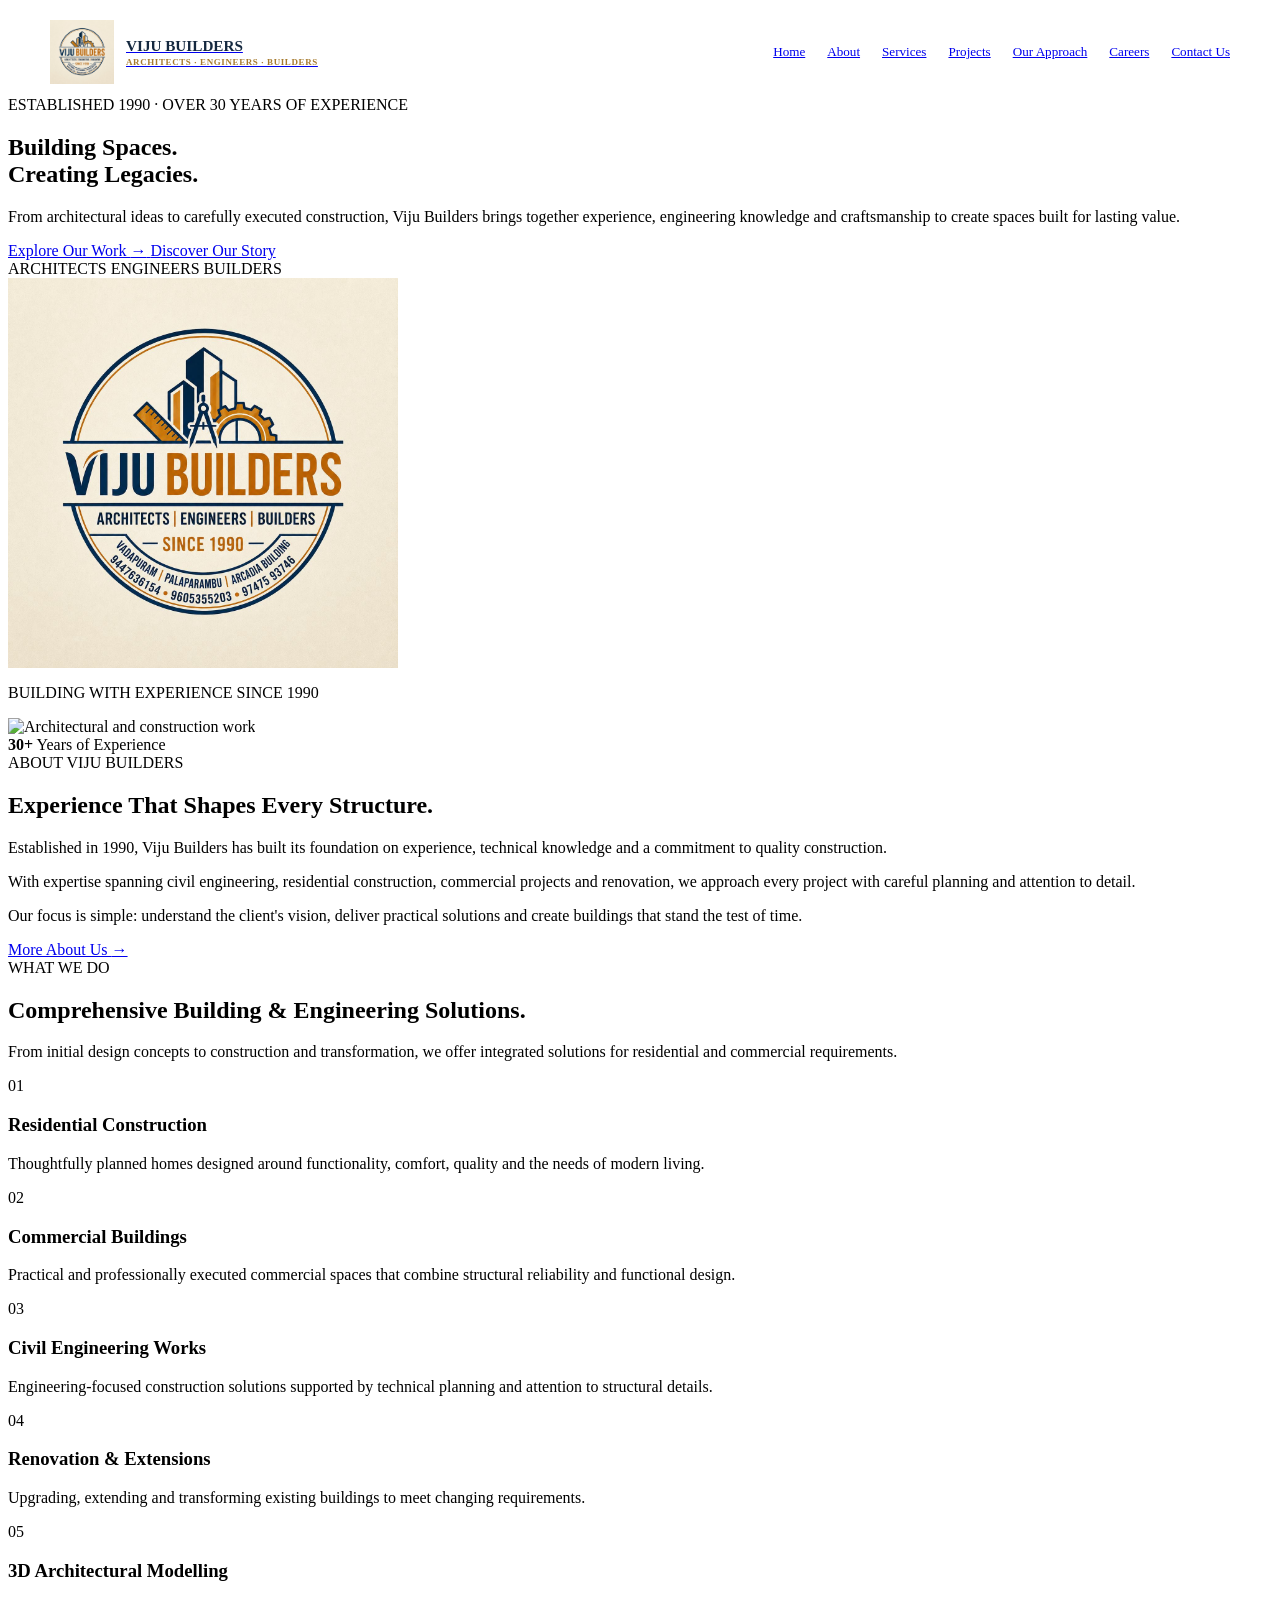
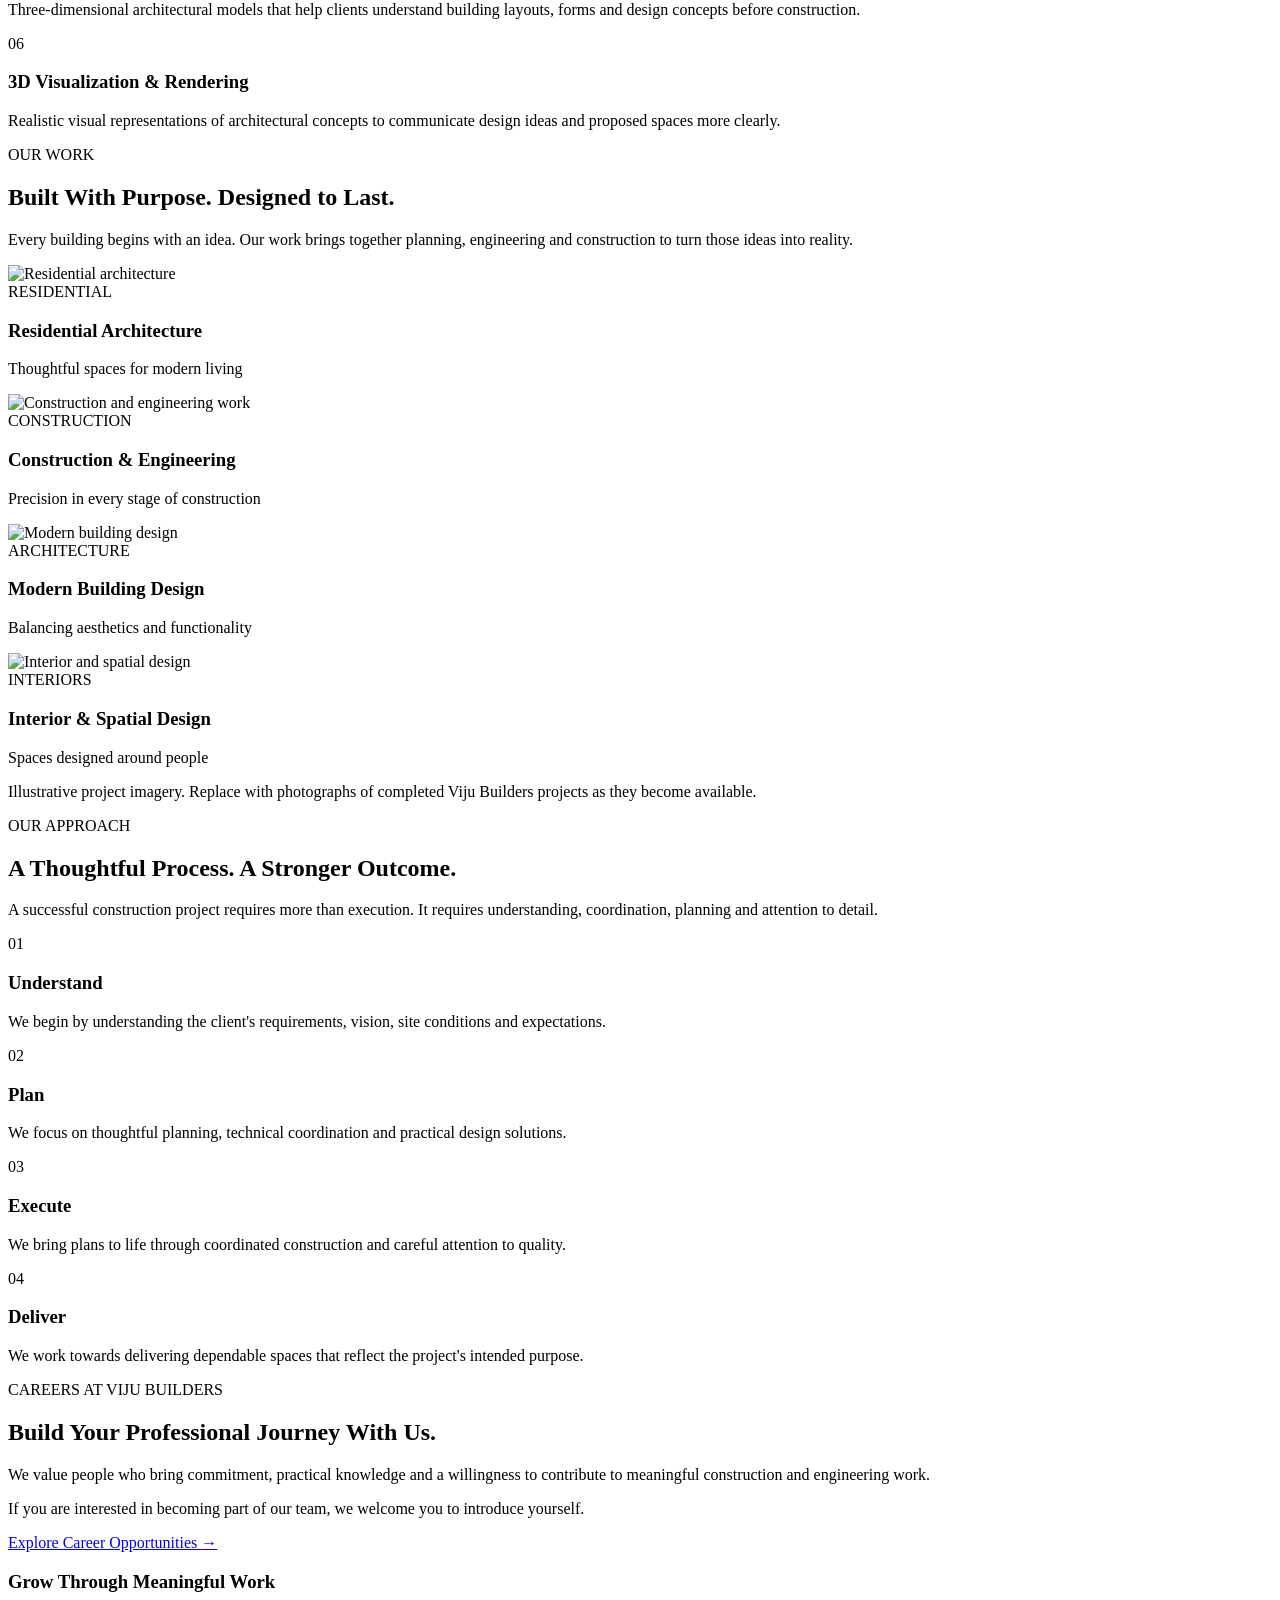
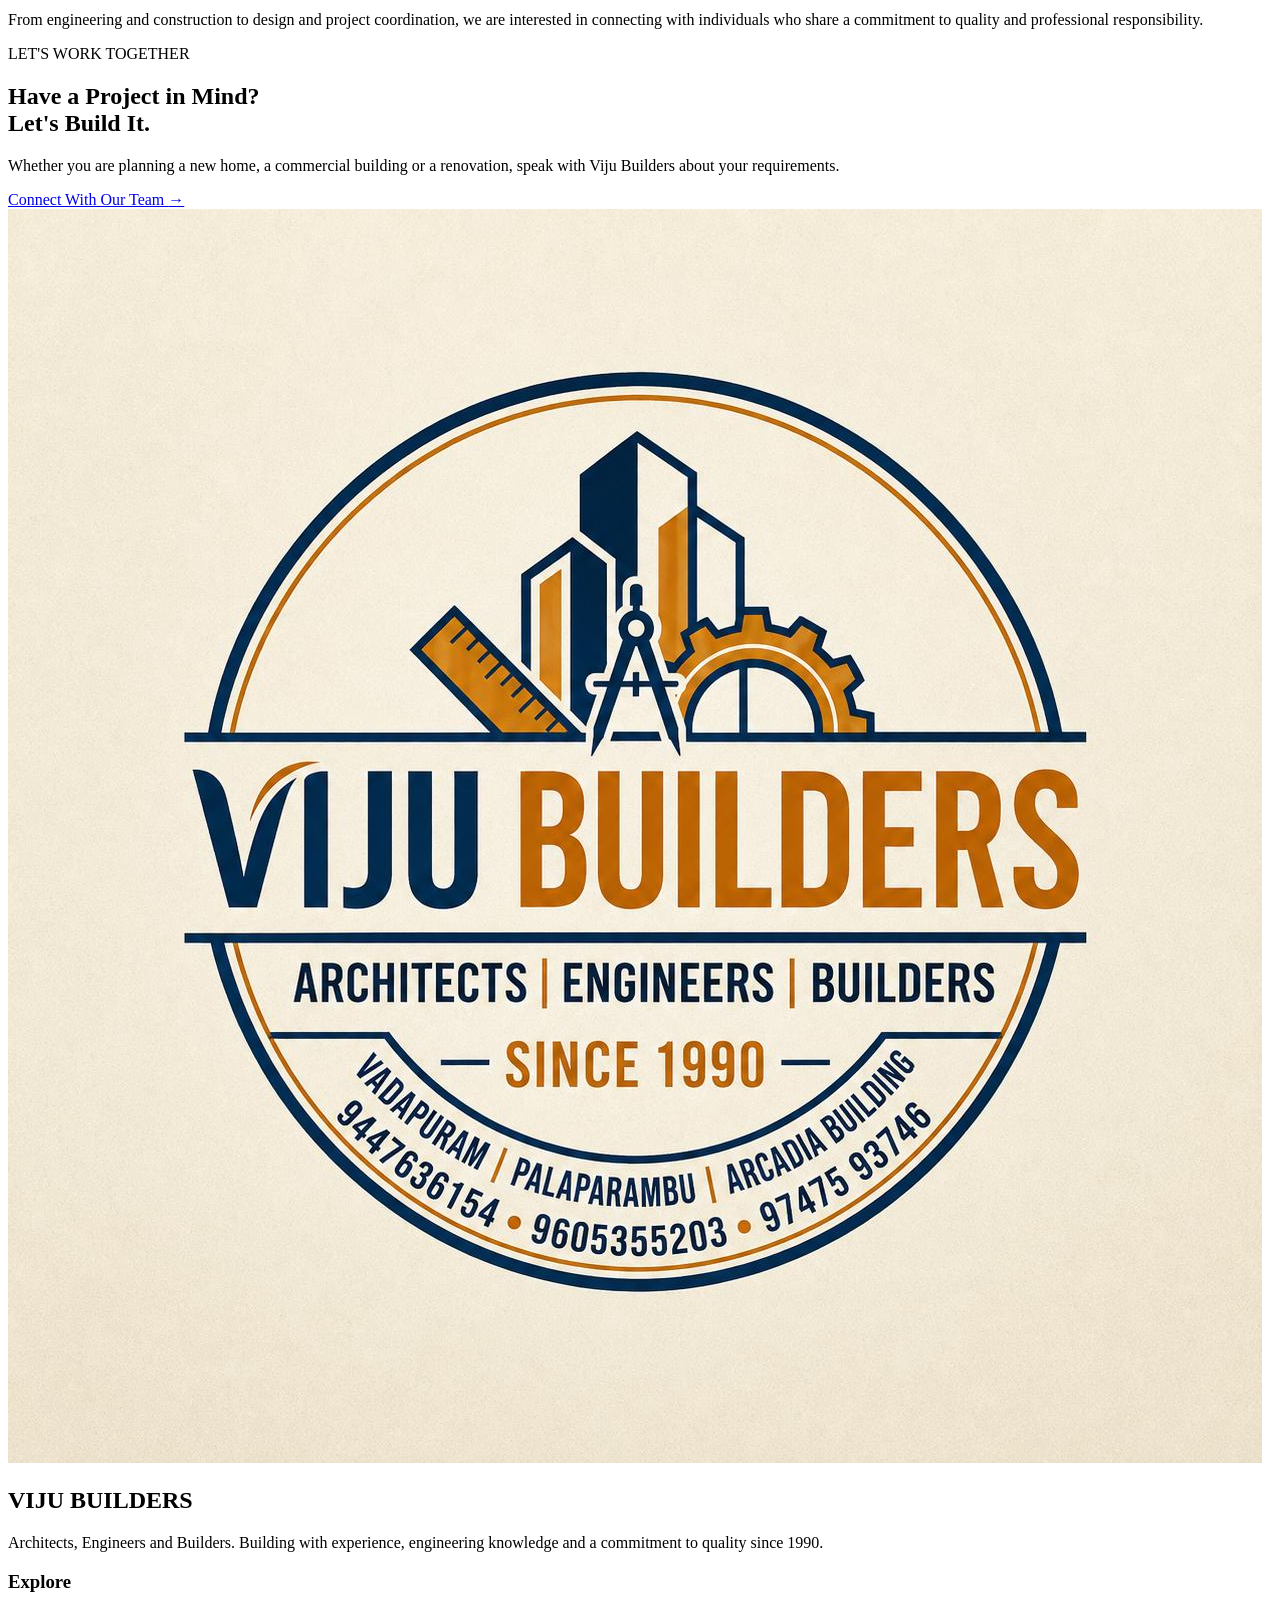
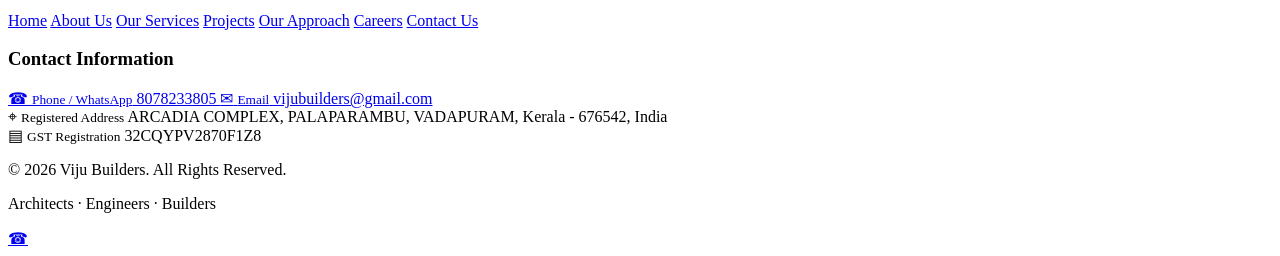
==== commit 9e7c4089: "Update index.html" ====
--- a/index.html
+++ b/index.html
@@ -1,695 +1,909 @@
 
 <!DOCTYPE html>
 <html lang="en">
+
 <head>
-  <meta charset="UTF-8">
-  <meta name="viewport" content="width=device-width, initial-scale=1.0">
-
-  <title>Viju Builders | Architects, Engineers & Builders</title>
-
-  <meta name="description" content="Viju Builders — established in 1990. Residential construction, commercial buildings, civil engineering, renovation and 3D architectural modelling.">
-
-  <meta name="theme-color" content="#101e30">
-
-  <link rel="icon" href="assets/viju-builders-logo.jpeg" type="image/jpeg">
-
-  <link rel="preconnect" href="https://fonts.googleapis.com">
-  <link rel="preconnect" href="https://fonts.gstatic.com" crossorigin>
-  <link href="https://fonts.googleapis.com/css2?family=Inter:wght@400;500;600;700;800&display=swap" rel="stylesheet">
-
-  <link rel="stylesheet" href="assets/css/style.css">
-
-  <script src="assets/js/config.js"></script>
-  <script src="assets/js/main.js" defer></script>
+    <meta charset="UTF-8">
+    <meta name="viewport" content="width=device-width, initial-scale=1.0">
+
+    <title>Viju Builders | Architects, Engineers & Builders</title>
+
+    <meta name="description" content="Viju Builders, established in 1990. Residential construction, commercial buildings, civil engineering, renovation and 3D architectural modelling in Kerala.">
+
+    <meta name="theme-color" content="#101e30">
+
+    <link rel="icon" href="assets/viju-builders-logo.jpeg" type="image/jpeg">
+
+    <link rel="preconnect" href="https://fonts.googleapis.com">
+    <link rel="preconnect" href="https://fonts.gstatic.com" crossorigin>
+    <link href="https://fonts.googleapis.com/css2?family=Inter:wght@400;500;600;700;800&display=swap" rel="stylesheet">
+
+    <link rel="stylesheet" href="assets/css/style.css">
+
+    <!-- Header sizing correction: intentionally placed after the stylesheet -->
+    <style>
+        .site-header {
+            position: sticky !important;
+            top: 0;
+            z-index: 1000;
+            width: 100%;
+            height: auto !important;
+            min-height: 0 !important;
+            background: #fff;
+        }
+
+        .site-header .header-inner {
+            width: min(1180px, calc(100% - 48px));
+            height: 88px !important;
+            min-height: 88px !important;
+            max-height: 88px !important;
+            margin: 0 auto;
+            display: flex !important;
+            flex-direction: row !important;
+            align-items: center !important;
+            justify-content: space-between !important;
+            gap: 24px;
+        }
+
+        .site-header .brand {
+            display: flex !important;
+            flex-direction: row !important;
+            align-items: center !important;
+            gap: 12px;
+            flex: 0 0 auto !important;
+            width: auto !important;
+            max-width: 290px;
+            min-width: 0;
+        }
+
+        .site-header .brand > img {
+            display: block !important;
+            width: 64px !important;
+            height: 64px !important;
+            min-width: 64px !important;
+            min-height: 64px !important;
+            max-width: 64px !important;
+            max-height: 64px !important;
+            flex: 0 0 64px !important;
+            object-fit: contain !important;
+        }
+
+        .site-header .brand-copy {
+            display: flex !important;
+            flex-direction: column !important;
+            align-items: flex-start;
+            justify-content: center;
+            white-space: nowrap;
+            line-height: 1.35;
+        }
+
+        .site-header .brand-copy strong {
+            color: #14283f;
+            font-size: 0.95rem;
+            font-weight: 800;
+        }
+
+        .site-header .brand-copy small {
+            color: #a77b2e;
+            font-size: 0.56rem;
+            font-weight: 700;
+            letter-spacing: 0.07em;
+        }
+
+        .site-header .main-nav {
+            display: flex !important;
+            flex-direction: row !important;
+            align-items: center !important;
+            justify-content: flex-end;
+            gap: 22px;
+            min-width: 0;
+        }
+
+        .site-header .main-nav a {
+            white-space: nowrap;
+            font-size: 0.82rem;
+        }
+
+        .site-header .menu-toggle {
+            display: none;
+            flex: 0 0 42px;
+        }
+
+        .hero-brand img {
+            display: block;
+            width: 100%;
+            max-width: 390px;
+            max-height: 390px;
+            height: auto;
+            object-fit: contain;
+        }
+
+        @media (max-width: 1050px) {
+            .site-header .main-nav {
+                gap: 13px;
+            }
+
+            .site-header .main-nav a {
+                font-size: 0.73rem;
+            }
+        }
+
+        @media (max-width: 800px) {
+            .site-header .header-inner {
+                width: calc(100% - 36px);
+                height: 72px !important;
+                min-height: 72px !important;
+                max-height: 72px !important;
+            }
+
+            .site-header .brand > img {
+                width: 50px !important;
+                height: 50px !important;
+                min-width: 50px !important;
+                min-height: 50px !important;
+                max-width: 50px !important;
+                max-height: 50px !important;
+                flex-basis: 50px !important;
+            }
+
+            .site-header .menu-toggle {
+                display: flex !important;
+            }
+
+            .site-header .main-nav {
+                position: absolute !important;
+                top: 100% !important;
+                left: 0;
+                right: 0;
+                display: none !important;
+                flex-direction: column !important;
+                align-items: stretch !important;
+                gap: 0;
+                padding: 12px 24px 22px;
+                background: #fff;
+                border-top: 1px solid #e5e8ec;
+                box-shadow: 0 12px 20px rgba(15, 35, 55, 0.08);
+            }
+
+            .site-header .main-nav.open {
+                display: flex !important;
+            }
+
+            .site-header .main-nav a {
+                display: block;
+                padding: 13px 0;
+                font-size: 0.9rem;
+                white-space: normal;
+                border-bottom: 1px solid #e5e8ec;
+            }
+
+            .site-header .main-nav .nav-contact {
+                margin-top: 12px;
+                padding: 12px 18px;
+                text-align: center;
+                border: none;
+            }
+        }
+
+        @media (max-width: 420px) {
+            .site-header .header-inner {
+                width: calc(100% - 28px);
+            }
+
+            .site-header .brand {
+                gap: 8px;
+            }
+
+            .site-header .brand-copy strong {
+                font-size: 0.82rem;
+            }
+
+            .site-header .brand-copy small {
+                font-size: 0.45rem;
+            }
+        }
+    </style>
+
+    <script src="assets/js/config.js"></script>
+    <script src="assets/js/main.js" defer></script>
 </head>
 
+
 <body>
 
-  <!-- ================= HEADER ================= -->
-
-  <header class="site-header">
-    <div class="container header-inner">
-
-      <a href="index.html" class="brand" aria-label="Viju Builders Home">
-        <img src="assets/viju-builders-logo.jpeg" alt="Viju Builders logo">
-
-        <span class="brand-copy">
-          <strong>VIJU BUILDERS</strong>
-          <small>ARCHITECTS · ENGINEERS · BUILDERS</small>
-        </span>
-      </a>
-
-      <button class="menu-toggle"
-              type="button"
-              aria-label="Toggle navigation"
-              aria-expanded="false"
-              aria-controls="main-navigation">
-        <span></span>
-        <span></span>
-        <span></span>
-      </button>
-
-      <nav class="main-nav" id="main-navigation">
-        <a href="index.html" class="active">Home</a>
-        <a href="about.html">About</a>
-        <a href="#services">Services</a>
-        <a href="#projects">Projects</a>
-        <a href="#approach">Our Approach</a>
-        <a href="contact.html" class="nav-contact">Contact Us</a>
-      </nav>
-
-    </div>
-  </header>
-
-
-  <main>
-
-    <!-- ================= HERO ================= -->
-
-    <section class="home-hero">
-
-      <div class="hero-pattern"></div>
-
-      <div class="container hero-layout">
-
-        <div class="hero-copy reveal-left">
-
-          <div class="eyebrow eyebrow-light">
-            <span></span>
-            ESTABLISHED 1990 · OVER 30 YEARS OF EXPERIENCE
-          </div>
-
-          <h1>
-            Building Spaces.<br>
-            <span>Creating Legacies.</span>
-          </h1>
-
-          <p class="hero-description">
-            From architectural ideas to carefully executed construction,
-            Viju Builders brings together experience, engineering knowledge
-            and craftsmanship to create spaces built for lasting value.
-          </p>
-
-          <div class="hero-actions">
-            <a href="#projects" class="button button-gold">
-              Explore Our Work <span>→</span>
+    <!-- ================= HEADER ================= -->
+
+    <header class="site-header">
+
+        <div class="container header-inner">
+
+            <a href="index.html" class="brand" aria-label="Viju Builders Home">
+
+                <img
+                    src="assets/viju-builders-logo.jpeg"
+                    alt="Viju Builders logo"
+                >
+
+                <span class="brand-copy">
+                    <strong>VIJU BUILDERS</strong>
+                    <small>ARCHITECTS · ENGINEERS · BUILDERS</small>
+                </span>
+
             </a>
 
-            <a href="about.html" class="button button-outline-light">
-              Discover Our Story
-            </a>
-          </div>
-
-          <div class="hero-trust">
-            <span>ARCHITECTS</span>
-            <span class="trust-divider"></span>
-            <span>ENGINEERS</span>
-            <span class="trust-divider"></span>
-            <span>BUILDERS</span>
-          </div>
+
+            <button
+                class="menu-toggle"
+                type="button"
+                aria-label="Toggle navigation"
+                aria-expanded="false"
+                aria-controls="main-navigation"
+            >
+                <span></span>
+                <span></span>
+                <span></span>
+            </button>
+
+
+            <nav class="main-nav" id="main-navigation">
+
+                <a href="index.html" class="active">Home</a>
+                <a href="about.html">About</a>
+                <a href="#services">Services</a>
+                <a href="#projects">Projects</a>
+                <a href="#approach">Our Approach</a>
+                <a href="careers.html">Careers</a>
+                <a href="contact.html" class="nav-contact">Contact Us</a>
+
+            </nav>
 
         </div>
 
-
-        <div class="hero-brand reveal-right">
-
-          <img
-            src="assets/viju-builders-logo.jpeg"
-            alt="Official Viju Builders company emblem"
-          >
-
-          <p>BUILDING WITH EXPERIENCE SINCE 1990</p>
+    </header>
+
+
+    <main>
+
+        <!-- ================= HERO ================= -->
+
+        <section class="home-hero">
+
+            <div class="hero-pattern"></div>
+
+            <div class="container hero-layout">
+
+                <div class="hero-copy reveal-left">
+
+                    <div class="eyebrow eyebrow-light">
+                        <span></span>
+                        ESTABLISHED 1990 · OVER 30 YEARS OF EXPERIENCE
+                    </div>
+
+                    <h1>
+                        Building Spaces.<br>
+                        <span>Creating Legacies.</span>
+                    </h1>
+
+                    <p class="hero-description">
+                        From architectural ideas to carefully executed
+                        construction, Viju Builders brings together experience,
+                        engineering knowledge and craftsmanship to create
+                        spaces built for lasting value.
+                    </p>
+
+                    <div class="hero-actions">
+
+                        <a href="#projects" class="button button-gold">
+                            Explore Our Work <span>→</span>
+                        </a>
+
+                        <a href="about.html" class="button button-outline-light">
+                            Discover Our Story
+                        </a>
+
+                    </div>
+
+                    <div class="hero-trust">
+                        <span>ARCHITECTS</span>
+                        <span class="trust-divider"></span>
+                        <span>ENGINEERS</span>
+                        <span class="trust-divider"></span>
+                        <span>BUILDERS</span>
+                    </div>
+
+                </div>
+
+
+                <div class="hero-brand reveal-right">
+
+                    <img
+                        src="assets/viju-builders-logo.jpeg"
+                        alt="Official Viju Builders company emblem"
+                    >
+
+                    <p>BUILDING WITH EXPERIENCE SINCE 1990</p>
+
+                </div>
+
+            </div>
+
+        </section>
+
+
+        <!-- ================= INTRODUCTION ================= -->
+
+        <section class="intro-section section-space">
+
+            <div class="container intro-grid">
+
+                <div class="intro-image reveal-left">
+
+                    <img
+                        data-photo="photo2"
+                        src="assets/viju-builders-logo.jpeg"
+                        alt="Architectural and construction work"
+                        loading="lazy"
+                    >
+
+                    <div class="image-label">
+                        <strong>30+</strong>
+                        <span>Years of Experience</span>
+                    </div>
+
+                </div>
+
+
+                <div class="intro-copy reveal-right">
+
+                    <div class="eyebrow">
+                        <span></span>
+                        ABOUT VIJU BUILDERS
+                    </div>
+
+                    <h2>Experience That Shapes Every Structure.</h2>
+
+                    <p>
+                        Established in 1990, Viju Builders has built its
+                        foundation on experience, technical knowledge and
+                        a commitment to quality construction.
+                    </p>
+
+                    <p>
+                        With expertise spanning civil engineering, residential
+                        construction, commercial projects and renovation,
+                        we approach every project with careful planning
+                        and attention to detail.
+                    </p>
+
+                    <p>
+                        Our focus is simple: understand the client's vision,
+                        deliver practical solutions and create buildings
+                        that stand the test of time.
+                    </p>
+
+                    <a href="about.html" class="text-link">
+                        More About Us <span>→</span>
+                    </a>
+
+                </div>
+
+            </div>
+
+        </section>
+
+
+        <!-- ================= SERVICES ================= -->
+
+        <section class="services-section section-space" id="services">
+
+            <div class="container">
+
+                <div class="section-heading reveal">
+
+                    <div class="eyebrow">
+                        <span></span>
+                        WHAT WE DO
+                    </div>
+
+                    <h2>Comprehensive Building & Engineering Solutions.</h2>
+
+                    <p>
+                        From initial design concepts to construction and
+                        transformation, we offer integrated solutions
+                        for residential and commercial requirements.
+                    </p>
+
+                </div>
+
+
+                <div class="services-grid">
+
+                    <article class="service-card reveal">
+                        <div class="service-symbol">01</div>
+                        <h3>Residential Construction</h3>
+                        <p>
+                            Thoughtfully planned homes designed around
+                            functionality, comfort, quality and the needs
+                            of modern living.
+                        </p>
+                    </article>
+
+
+                    <article class="service-card reveal reveal-delay-1">
+                        <div class="service-symbol">02</div>
+                        <h3>Commercial Buildings</h3>
+                        <p>
+                            Practical and professionally executed commercial
+                            spaces that combine structural reliability
+                            and functional design.
+                        </p>
+                    </article>
+
+
+                    <article class="service-card reveal reveal-delay-2">
+                        <div class="service-symbol">03</div>
+                        <h3>Civil Engineering Works</h3>
+                        <p>
+                            Engineering-focused construction solutions
+                            supported by technical planning and attention
+                            to structural details.
+                        </p>
+                    </article>
+
+
+                    <article class="service-card reveal">
+                        <div class="service-symbol">04</div>
+                        <h3>Renovation & Extensions</h3>
+                        <p>
+                            Upgrading, extending and transforming existing
+                            buildings to meet changing requirements.
+                        </p>
+                    </article>
+
+
+                    <article class="service-card reveal reveal-delay-1">
+                        <div class="service-symbol">05</div>
+                        <h3>3D Architectural Modelling</h3>
+                        <p>
+                            Three-dimensional architectural models that
+                            help clients understand building layouts,
+                            forms and design concepts before construction.
+                        </p>
+                    </article>
+
+
+                    <article class="service-card reveal reveal-delay-2">
+                        <div class="service-symbol">06</div>
+                        <h3>3D Visualization & Rendering</h3>
+                        <p>
+                            Realistic visual representations of architectural
+                            concepts to communicate design ideas and
+                            proposed spaces more clearly.
+                        </p>
+                    </article>
+
+                </div>
+
+            </div>
+
+        </section>
+
+
+        <!-- ================= PROJECTS ================= -->
+
+        <section class="projects-section section-space" id="projects">
+
+            <div class="container">
+
+                <div class="section-heading reveal">
+
+                    <div class="eyebrow">
+                        <span></span>
+                        OUR WORK
+                    </div>
+
+                    <h2>Built With Purpose. Designed to Last.</h2>
+
+                    <p>
+                        Every building begins with an idea. Our work brings
+                        together planning, engineering and construction
+                        to turn those ideas into reality.
+                    </p>
+
+                </div>
+
+
+                <div class="projects-grid">
+
+                    <article class="project-card reveal">
+
+                        <img
+                            data-photo="photo2"
+                            src="assets/viju-builders-logo.jpeg"
+                            alt="Residential architecture"
+                            loading="lazy"
+                        >
+
+                        <div class="project-overlay">
+                            <span>RESIDENTIAL</span>
+                            <h3>Residential Architecture</h3>
+                            <p>Thoughtful spaces for modern living</p>
+                        </div>
+
+                    </article>
+
+
+                    <article class="project-card reveal reveal-delay-1">
+
+                        <img
+                            data-photo="photo3"
+                            src="assets/viju-builders-logo.jpeg"
+                            alt="Construction and engineering work"
+                            loading="lazy"
+                        >
+
+                        <div class="project-overlay">
+                            <span>CONSTRUCTION</span>
+                            <h3>Construction & Engineering</h3>
+                            <p>Precision in every stage of construction</p>
+                        </div>
+
+                    </article>
+
+
+                    <article class="project-card reveal">
+
+                        <img
+                            data-photo="photo4"
+                            src="assets/viju-builders-logo.jpeg"
+                            alt="Modern building design"
+                            loading="lazy"
+                        >
+
+                        <div class="project-overlay">
+                            <span>ARCHITECTURE</span>
+                            <h3>Modern Building Design</h3>
+                            <p>Balancing aesthetics and functionality</p>
+                        </div>
+
+                    </article>
+
+
+                    <article class="project-card reveal reveal-delay-1">
+
+                        <img
+                            data-photo="photo1"
+                            src="assets/viju-builders-logo.jpeg"
+                            alt="Interior and spatial design"
+                            loading="lazy"
+                        >
+
+                        <div class="project-overlay">
+                            <span>INTERIORS</span>
+                            <h3>Interior & Spatial Design</h3>
+                            <p>Spaces designed around people</p>
+                        </div>
+
+                    </article>
+
+                </div>
+
+
+                <p class="projects-note">
+                    Illustrative project imagery. Replace with photographs
+                    of completed Viju Builders projects as they become available.
+                </p>
+
+            </div>
+
+        </section>
+
+
+        <!-- ================= APPROACH ================= -->
+
+        <section class="approach-section section-space" id="approach">
+
+            <div class="container">
+
+                <div class="section-heading reveal">
+
+                    <div class="eyebrow eyebrow-light">
+                        <span></span>
+                        OUR APPROACH
+                    </div>
+
+                    <h2>A Thoughtful Process. A Stronger Outcome.</h2>
+
+                    <p>
+                        A successful construction project requires more
+                        than execution. It requires understanding,
+                        coordination, planning and attention to detail.
+                    </p>
+
+                </div>
+
+
+                <div class="approach-grid">
+
+                    <article class="approach-card reveal">
+                        <span class="approach-number">01</span>
+                        <h3>Understand</h3>
+                        <p>
+                            We begin by understanding the client's
+                            requirements, vision, site conditions
+                            and expectations.
+                        </p>
+                    </article>
+
+
+                    <article class="approach-card reveal reveal-delay-1">
+                        <span class="approach-number">02</span>
+                        <h3>Plan</h3>
+                        <p>
+                            We focus on thoughtful planning, technical
+                            coordination and practical design solutions.
+                        </p>
+                    </article>
+
+
+                    <article class="approach-card reveal reveal-delay-2">
+                        <span class="approach-number">03</span>
+                        <h3>Execute</h3>
+                        <p>
+                            We bring plans to life through coordinated
+                            construction and careful attention to quality.
+                        </p>
+                    </article>
+
+
+                    <article class="approach-card reveal reveal-delay-3">
+                        <span class="approach-number">04</span>
+                        <h3>Deliver</h3>
+                        <p>
+                            We work towards delivering dependable spaces
+                            that reflect the project's intended purpose.
+                        </p>
+                    </article>
+
+                </div>
+
+            </div>
+
+        </section>
+
+
+        <!-- ================= CAREERS INTRODUCTION ================= -->
+
+        <section class="page-content alt">
+
+            <div class="container career-intro">
+
+                <div class="reveal-left">
+
+                    <div class="eyebrow">
+                        <span></span>
+                        CAREERS AT VIJU BUILDERS
+                    </div>
+
+                    <h2>Build Your Professional Journey With Us.</h2>
+
+                    <p>
+                        We value people who bring commitment, practical
+                        knowledge and a willingness to contribute to
+                        meaningful construction and engineering work.
+                    </p>
+
+                    <p>
+                        If you are interested in becoming part of our team,
+                        we welcome you to introduce yourself.
+                    </p>
+
+                    <a href="careers.html" class="text-link">
+                        Explore Career Opportunities <span>→</span>
+                    </a>
+
+                </div>
+
+
+                <div class="career-highlight reveal-right">
+
+                    <h3>Grow Through Meaningful Work</h3>
+
+                    <p>
+                        From engineering and construction to design and
+                        project coordination, we are interested in
+                        connecting with individuals who share a commitment
+                        to quality and professional responsibility.
+                    </p>
+
+                </div>
+
+            </div>
+
+        </section>
+
+
+        <!-- ================= CONTACT CTA ================= -->
+
+        <section class="home-cta-section">
+
+            <div class="container">
+
+                <div class="home-cta reveal">
+
+                    <div>
+
+                        <div class="eyebrow eyebrow-light">
+                            <span></span>
+                            LET'S WORK TOGETHER
+                        </div>
+
+                        <h2>
+                            Have a Project in Mind?<br>
+                            Let's Build It.
+                        </h2>
+
+                        <p>
+                            Whether you are planning a new home, a commercial
+                            building or a renovation, speak with Viju Builders
+                            about your requirements.
+                        </p>
+
+                    </div>
+
+
+                    <a class="button button-gold" href="contact.html">
+                        Connect With Our Team <span>→</span>
+                    </a>
+
+                </div>
+
+            </div>
+
+        </section>
+
+    </main>
+
+
+    <!-- ================= FOOTER ================= -->
+
+    <footer class="site-footer">
+
+        <div class="container">
+
+            <div class="footer-grid">
+
+                <!-- COMPANY -->
+
+                <div class="footer-brand">
+
+                    <a href="index.html" class="footer-logo">
+                        <img
+                            src="assets/viju-builders-logo.jpeg"
+                            alt="Viju Builders logo"
+                            loading="lazy"
+                        >
+                    </a>
+
+                    <h2>VIJU BUILDERS</h2>
+
+                    <p>
+                        Architects, Engineers and Builders. Building with
+                        experience, engineering knowledge and a commitment
+                        to quality since 1990.
+                    </p>
+
+                </div>
+
+
+                <!-- EXPLORE -->
+
+                <div class="footer-column">
+
+                    <h3>Explore</h3>
+
+                    <a href="index.html">Home</a>
+                    <a href="about.html">About Us</a>
+                    <a href="index.html#services">Our Services</a>
+                    <a href="index.html#projects">Projects</a>
+                    <a href="index.html#approach">Our Approach</a>
+                    <a href="careers.html">Careers</a>
+                    <a href="contact.html">Contact Us</a>
+
+                </div>
+
+
+                <!-- CONTACT INFORMATION -->
+
+                <div class="footer-column footer-contact">
+
+                    <h3>Contact Information</h3>
+
+                    <a href="https://wa.me/918078233805"
+                       target="_blank"
+                       rel="noopener noreferrer">
+
+                        <span class="footer-icon">☎</span>
+
+                        <span>
+                            <small>Phone / WhatsApp</small>
+                            8078233805
+                        </span>
+
+                    </a>
+
+
+                    <a href="mailto:vijubuilders@gmail.com">
+
+                        <span class="footer-icon">✉</span>
+
+                        <span>
+                            <small>Email</small>
+                            vijubuilders@gmail.com
+                        </span>
+
+                    </a>
+
+
+                    <div class="footer-detail">
+
+                        <span class="footer-icon">⌖</span>
+
+                        <span>
+                            <small>Registered Address</small>
+                            ARCADIA COMPLEX, PALAPARAMBU,
+                            VADAPURAM, Kerala - 676542, India
+                        </span>
+
+                    </div>
+
+
+                    <div class="footer-detail">
+
+                        <span class="footer-icon">▤</span>
+
+                        <span>
+                            <small>GST Registration</small>
+                            32CQYPV2870F1Z8
+                        </span>
+
+                    </div>
+
+                </div>
+
+            </div>
+
+
+            <div class="footer-bottom">
+
+                <p>
+                    © <span data-current-year>2026</span>
+                    Viju Builders. All Rights Reserved.
+                </p>
+
+                <p>
+                    Architects · Engineers · Builders
+                </p>
+
+            </div>
 
         </div>
 
-      </div>
-
-    </section>
-
-
-    <!-- ================= INTRODUCTION ================= -->
-
-    <section class="intro-section section-space">
-
-      <div class="container intro-grid">
-
-        <div class="intro-image reveal-left">
-
-          <img
-            data-photo="photo2"
-            src="assets/viju-builders-logo.jpeg"
-            alt="Architectural and construction work by Viju Builders"
-            loading="lazy"
-          >
-
-          <div class="image-label">
-            <strong>30+</strong>
-            <span>Years of Experience</span>
-          </div>
-
-        </div>
-
-
-        <div class="intro-copy reveal-right">
-
-          <div class="eyebrow">
-            <span></span>
-            ABOUT VIJU BUILDERS
-          </div>
-
-          <h2>
-            Experience That Shapes Every Structure.
-          </h2>
-
-          <p>
-            Established in 1990, Viju Builders has built its foundation
-            on experience, technical knowledge and a commitment to
-            quality construction.
-          </p>
-
-          <p>
-            With expertise spanning civil engineering, residential
-            construction, commercial projects and renovation, we approach
-            every project with careful planning and attention to detail.
-          </p>
-
-          <p>
-            Our focus is simple: understand the client's vision, deliver
-            practical solutions and create buildings that stand the test
-            of time.
-          </p>
-
-          <a href="about.html" class="text-link">
-            More About Us <span>→</span>
-          </a>
-
-        </div>
-
-      </div>
-
-    </section>
-
-
-    <!-- ================= SERVICES ================= -->
-
-    <section class="services-section section-space" id="services">
-
-      <div class="container">
-
-        <div class="section-heading reveal">
-
-          <div class="eyebrow">
-            <span></span>
-            WHAT WE DO
-          </div>
-
-          <h2>
-            Comprehensive Building & Engineering Solutions.
-          </h2>
-
-          <p>
-            From initial design concepts to construction and
-            transformation, we offer integrated solutions for
-            residential and commercial requirements.
-          </p>
-
-        </div>
-
-
-        <div class="services-grid">
-
-          <article class="service-card reveal">
-            <div class="service-symbol">01</div>
-            <h3>Residential Construction</h3>
-            <p>
-              Thoughtfully planned homes designed around functionality,
-              comfort, quality and the needs of modern living.
-            </p>
-          </article>
-
-
-          <article class="service-card reveal reveal-delay-1">
-            <div class="service-symbol">02</div>
-            <h3>Commercial Buildings</h3>
-            <p>
-              Practical and professionally executed commercial spaces
-              that combine structural reliability and functional design.
-            </p>
-          </article>
-
-
-          <article class="service-card reveal reveal-delay-2">
-            <div class="service-symbol">03</div>
-            <h3>Civil Engineering Works</h3>
-            <p>
-              Engineering-focused construction solutions supported by
-              technical planning and attention to structural details.
-            </p>
-          </article>
-
-
-          <article class="service-card reveal">
-            <div class="service-symbol">04</div>
-            <h3>Renovation & Extensions</h3>
-            <p>
-              Upgrading, extending and transforming existing buildings
-              to meet changing requirements.
-            </p>
-          </article>
-
-
-          <article class="service-card reveal reveal-delay-1">
-            <div class="service-symbol">05</div>
-            <h3>3D Architectural Modelling</h3>
-            <p>
-              Three-dimensional architectural models that help clients
-              understand building layouts, forms and design concepts
-              before construction.
-            </p>
-          </article>
-
-
-          <article class="service-card reveal reveal-delay-2">
-            <div class="service-symbol">06</div>
-            <h3>3D Visualization & Rendering</h3>
-            <p>
-              Realistic visual representations of architectural concepts
-              to communicate design ideas and proposed spaces more clearly.
-            </p>
-          </article>
-
-        </div>
-
-      </div>
-
-    </section>
-
-
-    <!-- ================= PROJECTS ================= -->
-
-    <section class="projects-section section-space" id="projects">
-
-      <div class="container">
-
-        <div class="section-heading reveal">
-
-          <div class="eyebrow">
-            <span></span>
-            OUR WORK
-          </div>
-
-          <h2>
-            Built With Purpose. Designed to Last.
-          </h2>
-
-          <p>
-            Every building begins with an idea. Our work brings together
-            planning, engineering and construction to turn those ideas
-            into reality.
-          </p>
-
-        </div>
-
-
-        <div class="projects-grid">
-
-          <article class="project-card reveal">
-
-            <img
-              data-photo="photo2"
-              src="assets/viju-builders-logo.jpeg"
-              alt="Residential architecture"
-              loading="lazy"
-            >
-
-            <div class="project-overlay">
-              <span>RESIDENTIAL</span>
-              <h3>Residential Architecture</h3>
-              <p>Thoughtful spaces for modern living</p>
-            </div>
-
-          </article>
-
-
-          <article class="project-card reveal reveal-delay-1">
-
-            <img
-              data-photo="photo3"
-              src="assets/viju-builders-logo.jpeg"
-              alt="Construction and engineering work"
-              loading="lazy"
-            >
-
-            <div class="project-overlay">
-              <span>CONSTRUCTION</span>
-              <h3>Construction & Engineering</h3>
-              <p>Precision in every stage of construction</p>
-            </div>
-
-          </article>
-
-
-          <article class="project-card reveal">
-
-            <img
-              data-photo="photo4"
-              src="assets/viju-builders-logo.jpeg"
-              alt="Modern building design"
-              loading="lazy"
-            >
-
-            <div class="project-overlay">
-              <span>ARCHITECTURE</span>
-              <h3>Modern Building Design</h3>
-              <p>Balancing aesthetics and functionality</p>
-            </div>
-
-          </article>
-
-
-          <article class="project-card reveal reveal-delay-1">
-
-            <img
-              data-photo="photo5"
-              src="assets/viju-builders-logo.jpeg"
-              alt="Interior and spatial design"
-              loading="lazy"
-            >
-
-            <div class="project-overlay">
-              <span>INTERIORS</span>
-              <h3>Interior & Spatial Design</h3>
-              <p>Spaces designed around people</p>
-            </div>
-
-          </article>
-
-        </div>
-
-        <p class="projects-note">
-          Illustrative project imagery. Replace with photographs of
-          completed Viju Builders projects as they become available.
-        </p>
-
-      </div>
-
-    </section>
-
-
-    <!-- ================= APPROACH ================= -->
-
-    <section class="approach-section section-space" id="approach">
-
-      <div class="container">
-
-        <div class="section-heading reveal">
-
-          <div class="eyebrow eyebrow-light">
-            <span></span>
-            OUR APPROACH
-          </div>
-
-          <h2>
-            A Thoughtful Process. A Stronger Outcome.
-          </h2>
-
-          <p>
-            A successful construction project requires more than
-            execution. It requires understanding, coordination,
-            planning and attention to detail.
-          </p>
-
-        </div>
-
-
-        <div class="approach-grid">
-
-          <article class="approach-card reveal">
-            <span class="approach-number">01</span>
-            <h3>Understand</h3>
-            <p>
-              We begin by understanding the client's requirements,
-              vision, site conditions and expectations.
-            </p>
-          </article>
-
-
-          <article class="approach-card reveal reveal-delay-1">
-            <span class="approach-number">02</span>
-            <h3>Plan</h3>
-            <p>
-              We focus on thoughtful planning, technical coordination
-              and practical design solutions.
-            </p>
-          </article>
-
-
-          <article class="approach-card reveal reveal-delay-2">
-            <span class="approach-number">03</span>
-            <h3>Execute</h3>
-            <p>
-              We bring plans to life through coordinated construction
-              and careful attention to quality.
-            </p>
-          </article>
-
-
-          <article class="approach-card reveal reveal-delay-3">
-            <span class="approach-number">04</span>
-            <h3>Deliver</h3>
-            <p>
-              We work towards delivering dependable spaces that
-              reflect the project's intended purpose.
-            </p>
-          </article>
-
-        </div>
-
-      </div>
-
-    </section>
-
-
-    <!-- ================= CAREER INTRODUCTION ================= -->
-
-    <section class="page-content alt">
-
-      <div class="container career-intro">
-
-        <div class="reveal-left">
-
-          <div class="eyebrow">
-            <span></span>
-            CAREERS AT VIJU BUILDERS
-          </div>
-
-          <h2>
-            Build Your Professional Journey With Us.
-          </h2>
-
-          <p>
-            We value people who bring commitment, practical knowledge
-            and a willingness to contribute to meaningful construction
-            and engineering work.
-          </p>
-
-          <p>
-            If you are interested in becoming part of our team,
-            we welcome you to introduce yourself.
-          </p>
-
-          <a href="careers.html" class="text-link">
-            Explore Career Opportunities <span>→</span>
-          </a>
-
-        </div>
-
-
-        <div class="career-highlight reveal-right">
-
-          <h3>Grow Through Meaningful Work</h3>
-
-          <p>
-            From engineering and construction to design and project
-            coordination, we are interested in connecting with
-            individuals who share a commitment to quality and
-            professional responsibility.
-          </p>
-
-        </div>
-
-      </div>
-
-    </section>
-
-
-    <!-- ================= CONTACT CTA ================= -->
-
-    <section class="home-cta-section">
-
-      <div class="container">
-
-        <div class="home-cta reveal">
-
-          <div>
-
-            <div class="eyebrow eyebrow-light">
-              <span></span>
-              LET'S WORK TOGETHER
-            </div>
-
-            <h2>
-              Have a Project in Mind?<br>
-              Let's Build It.
-            </h2>
-
-            <p>
-              Whether you are planning a new home, a commercial building
-              or a renovation, speak with Viju Builders about your
-              requirements.
-            </p>
-
-          </div>
-
-
-          <a
-            class="button button-gold"
-            href="contact.html"
-          >
-            Connect With Our Team <span>→</span>
-          </a>
-
-        </div>
-
-      </div>
-
-    </section>
-
-  </main>
-
-
-  <!-- ================= FOOTER ================= -->
-
-  <footer class="site-footer">
-
-    <div class="container">
-
-      <div class="footer-grid">
-
-        <!-- COMPANY -->
-
-        <div class="footer-brand">
-
-          <a href="index.html" class="footer-logo">
-            <img
-              src="assets/viju-builders-logo.jpeg"
-              alt="Viju Builders logo"
-              loading="lazy"
-            >
-          </a>
-
-          <h2>VIJU BUILDERS</h2>
-
-          <p>
-            Architects, Engineers and Builders. Building with experience,
-            engineering knowledge and a commitment to quality since 1990.
-          </p>
-
-        </div>
-
-
-        <!-- EXPLORE -->
-
-        <div class="footer-column">
-
-          <h3>Explore</h3>
-
-          <a href="index.html">Home</a>
-          <a href="about.html">About Us</a>
-          <a href="index.html#services">Our Services</a>
-          <a href="index.html#projects">Projects</a>
-          <a href="index.html#approach">Our Approach</a>
-          <a href="careers.html">Careers</a>
-          <a href="contact.html">Contact Us</a>
-
-        </div>
-
-
-        <!-- CONTACT INFORMATION -->
-
-        <div class="footer-column footer-contact">
-
-          <h3>Contact Information</h3>
-
-          <a href="https://wa.me/918078233805" target="_blank" rel="noopener">
-            <span class="footer-icon">☎</span>
-            <span>
-              <small>Phone / WhatsApp</small>
-              8078233805
-            </span>
-          </a>
-
-          <a href="mailto:vijubuilders@gmail.com">
-            <span class="footer-icon">✉</span>
-            <span>
-              <small>Email</small>
-              vijubuilders@gmail.com
-            </span>
-          </a>
-
-          <div class="footer-detail">
-            <span class="footer-icon">⌖</span>
-            <span>
-              <small>Registered Address</small>
-              ARCADIA COMPLEX, PALAPARAMBU,
-              VADAPURAM, Kerala - 676542, India
-            </span>
-          </div>
-
-          <div class="footer-detail">
-            <span class="footer-icon">▤</span>
-            <span>
-              <small>GST Registration</small>
-              32CQYPV2870F1Z8
-            </span>
-          </div>
-
-        </div>
-
-      </div>
-
-
-      <div class="footer-bottom">
-
-        <p>
-          © <span data-current-year>2026</span> Viju Builders.
-          All Rights Reserved.
-        </p>
-
-        <p>
-          Architects · Engineers · Builders
-        </p>
-
-      </div>
-
-    </div>
-
-  </footer>
-
-
-  <!-- ================= FLOATING WHATSAPP ================= -->
-
-  <a
-    class="floating-whatsapp"
-    href="https://wa.me/918078233805"
-    target="_blank"
-    rel="noopener"
-    aria-label="Contact Viju Builders on WhatsApp"
-    title="Contact Viju Builders"
-  >
-    ☎
-  </a>
-
+    </footer>
+
+
+    <!-- ================= FLOATING WHATSAPP ================= -->
+
+    <a
+        class="floating-whatsapp"
+        href="https://wa.me/918078233805"
+        target="_blank"
+        rel="noopener noreferrer"
+        aria-label="Contact Viju Builders on WhatsApp"
+        title="Contact Viju Builders"
+    >
+        ☎
+    </a>
 
 </body>
 </html>
--- a/assets/css/style.css
+++ b/assets/css/style.css
@@ -1,1674 +1,909 @@
 
-/* =========================================================
-   VIJU BUILDERS — MAIN STYLESHEET
-   Theme: Navy / Gold / Warm White
-   ========================================================= */
-
-:root {
-  --navy: #101e30;
-  --navy-dark: #091522;
-  --navy-soft: #1c2d42;
-  --gold: #c99b50;
-  --gold-light: #e0bb78;
-  --cream: #f6f5f1;
-  --white: #ffffff;
-  --ink: #182638;
-  --muted: #687382;
-  --border: #e5e3dd;
-  --footer-text: #aab4c0;
-  --container: 1410px;
-  --header-height: 88px;
-  --shadow: 0 18px 50px rgba(9, 21, 34, .10);
-  --transition: .35s ease;
-}
-
-* {
-  box-sizing: border-box;
-  margin: 0;
-  padding: 0;
-}
-
-html {
-  scroll-behavior: smooth;
-  scroll-padding-top: 100px;
-}
-
-body {
-  font-family: "Inter", Arial, sans-serif;
-  color: var(--ink);
-  background: var(--white);
-  line-height: 1.7;
-  -webkit-font-smoothing: antialiased;
-  overflow-x: hidden;
-}
-
-body.menu-open {
-  overflow: hidden;
-}
-
-img {
-  display: block;
-  max-width: 100%;
-}
-
-a {
-  color: inherit;
-  text-decoration: none;
-}
-
-button {
-  font: inherit;
-}
-
-.container {
-  width: min(var(--container), calc(100% - 64px));
-  margin-inline: auto;
-}
-
-.section-space {
-  padding: 110px 0;
-}
-
-
-/* =========================================================
-   HEADER
-   ========================================================= */
-
-.site-header {
-  position: sticky;
-  top: 0;
-  z-index: 1000;
-  height: var(--header-height);
-  background: rgba(255, 255, 255, .97);
-  border-bottom: 1px solid rgba(16, 30, 48, .06);
-  transition: box-shadow var(--transition),
-              background var(--transition);
-}
-
-.site-header.scrolled {
-  box-shadow: 0 8px 30px rgba(9, 21, 34, .09);
-  background: rgba(255, 255, 255, .98);
-}
-
-.header-inner {
-  height: 100%;
-  display: flex;
-  align-items: center;
-  justify-content: space-between;
-  gap: 30px;
-}
-
-.brand {
-  display: inline-flex;
-  align-items: center;
-  gap: 15px;
-  flex-shrink: 0;
-}
-
-.brand img {
-  width: 70px;
-  height: 70px;
-  object-fit: contain;
-  background: #f5f0e4;
-}
-
-.brand-copy {
-  display: flex;
-  flex-direction: column;
-  line-height: 1.3;
-}
-
-.brand-copy strong {
-  font-size: 21px;
-  font-weight: 800;
-  letter-spacing: -.8px;
-  color: var(--navy);
-}
-
-.brand-copy small {
-  margin-top: 5px;
-  font-size: 10px;
-  font-weight: 800;
-  letter-spacing: 2px;
-  color: #a77b35;
-  white-space: nowrap;
-}
-
-.main-nav {
-  display: flex;
-  align-items: center;
-  gap: 34px;
-}
-
-.main-nav a {
-  position: relative;
-  padding: 10px 0;
-  font-size: 14px;
-  font-weight: 700;
-  color: var(--navy);
-  transition: color var(--transition);
-}
-
-.main-nav a:not(.nav-contact)::after {
-  content: "";
-  position: absolute;
-  left: 0;
-  bottom: 2px;
-  width: 0;
-  height: 2px;
-  background: var(--gold);
-  transition: width var(--transition);
-}
-
-.main-nav a:hover,
-.main-nav a.active {
-  color: #a87931;
-}
-
-.main-nav a:hover::after,
-.main-nav a.active::after {
-  width: 100%;
-}
-
-.main-nav .nav-contact {
-  padding: 14px 24px;
-  color: var(--white);
-  background: var(--navy);
-  border: 1px solid var(--navy);
-  transition: background var(--transition),
-              color var(--transition),
-              border-color var(--transition);
-}
-
-.main-nav .nav-contact:hover {
-  color: var(--navy);
-  background: var(--gold-light);
-  border-color: var(--gold-light);
-}
-
-.menu-toggle {
-  display: none;
-  width: 44px;
-  height: 44px;
-  border: 0;
-  background: var(--navy);
-  cursor: pointer;
-  align-items: center;
-  justify-content: center;
-  flex-direction: column;
-  gap: 5px;
-}
-
-.menu-toggle span {
-  width: 20px;
-  height: 2px;
-  background: var(--white);
-  transition: transform var(--transition), opacity var(--transition);
-}
-
-.menu-toggle[aria-expanded="true"] span:first-child {
-  transform: translateY(7px) rotate(45deg);
-}
-
-.menu-toggle[aria-expanded="true"] span:nth-child(2) {
-  opacity: 0;
-}
-
-.menu-toggle[aria-expanded="true"] span:last-child {
-  transform: translateY(-7px) rotate(-45deg);
-}
-
-
-/* =========================================================
-   SHARED TYPOGRAPHY
-   ========================================================= */
-
-.eyebrow {
-  display: inline-flex;
-  align-items: center;
-  gap: 13px;
-  margin-bottom: 20px;
-  color: #a87931;
-  font-size: 11px;
-  font-weight: 800;
-  letter-spacing: 2.4px;
-  text-transform: uppercase;
-}
-
-.eyebrow > span {
-  display: inline-block;
-  width: 34px;
-  height: 2px;
-  background: var(--gold);
-  flex-shrink: 0;
-}
-
-.eyebrow-light {
-  color: var(--gold-light);
-}
-
-.section-heading {
-  max-width: 750px;
-  margin: 0 auto 55px;
-  text-align: center;
-}
-
-.section-heading h2 {
-  margin-bottom: 18px;
-  color: var(--navy);
-  font-size: clamp(32px, 4vw, 48px);
-  line-height: 1.2;
-  letter-spacing: -1.8px;
-  font-weight: 800;
-}
-
-.section-heading p {
-  max-width: 650px;
-  margin: auto;
-  color: var(--muted);
-  font-size: 15px;
-  line-height: 1.9;
-}
-
-
-/* =========================================================
-   BUTTONS
-   ========================================================= */
-
-.button {
-  min-height: 54px;
-  display: inline-flex;
-  align-items: center;
-  justify-content: center;
-  gap: 15px;
-  padding: 14px 25px;
-  font-size: 13px;
-  font-weight: 800;
-  letter-spacing: .2px;
-  transition: transform var(--transition),
-              background var(--transition),
-              color var(--transition),
-              border-color var(--transition);
-}
-
-.button:hover {
-  transform: translateY(-3px);
-}
-
-.button-gold {
-  color: var(--navy);
-  background: var(--gold);
-  border: 1px solid var(--gold);
-}
-
-.button-gold:hover {
-  background: var(--gold-light);
-  border-color: var(--gold-light);
-}
-
-.button-outline-light {
-  color: var(--white);
-  border: 1px solid rgba(255, 255, 255, .45);
-  background: transparent;
-}
-
-.button-outline-light:hover {
-  color: var(--navy);
-  background: var(--white);
-  border-color: var(--white);
-}
-
-.text-link {
-  display: inline-flex;
-  align-items: center;
-  gap: 12px;
-  margin-top: 20px;
-  padding-bottom: 7px;
-  border-bottom: 1px solid var(--gold);
-  color: var(--navy);
-  font-size: 13px;
-  font-weight: 800;
-  transition: gap var(--transition), color var(--transition);
-}
-
-.text-link:hover {
-  gap: 19px;
-  color: #a87931;
-}
-
-
-/* =========================================================
-   HOMEPAGE HERO
-   ========================================================= */
-
-.home-hero {
-  position: relative;
-  min-height: 650px;
-  display: flex;
-  align-items: center;
-  overflow: hidden;
-  color: var(--white);
-  background:
-    radial-gradient(circle at 78% 45%, rgba(201, 155, 80, .13), transparent 30%),
-    linear-gradient(115deg, #0b1929 0%, #14263c 62%, #0d1a2a 100%);
-}
-
-.hero-pattern {
-  position: absolute;
-  inset: 0;
-  opacity: .16;
-  pointer-events: none;
-  background-image:
-    linear-gradient(rgba(255,255,255,.05) 1px, transparent 1px),
-    linear-gradient(90deg, rgba(255,255,255,.05) 1px, transparent 1px);
-  background-size: 65px 65px;
-  mask-image: linear-gradient(90deg, black, transparent 90%);
-}
-
-.hero-layout {
-  position: relative;
-  z-index: 1;
-  display: grid;
-  grid-template-columns: 1.3fr .7fr;
-  align-items: center;
-  gap: 70px;
-  padding-top: 85px;
-  padding-bottom: 85px;
-}
-
-.hero-copy {
-  max-width: 790px;
-}
-
-.hero-copy h1 {
-  margin: 12px 0 25px;
-  color: var(--white);
-  font-size: clamp(46px, 6vw, 76px);
-  line-height: 1.1;
-  letter-spacing: -3.5px;
-  font-weight: 800;
-}
-
-.hero-copy h1 span {
-  color: var(--gold-light);
-}
-
-.hero-description {
-  max-width: 680px;
-  color: #c0c9d3;
-  font-size: 16px;
-  line-height: 1.95;
-}
-
-.hero-actions {
-  display: flex;
-  flex-wrap: wrap;
-  gap: 15px;
-  margin-top: 34px;
-}
-
-.hero-trust {
-  display: flex;
-  align-items: center;
-  gap: 15px;
-  margin-top: 55px;
-  color: #aeb9c6;
-  font-size: 11px;
-  font-weight: 700;
-  letter-spacing: .6px;
-}
-
-.trust-divider {
-  width: 25px;
-  height: 1px;
-  background: var(--gold);
-}
-
-.hero-brand {
-  display: flex;
-  flex-direction: column;
-  align-items: center;
-  justify-content: center;
-  text-align: center;
-}
-
-.hero-brand img {
-  width: min(310px, 100%);
-  aspect-ratio: 1;
-  object-fit: contain;
-  padding: 16px;
-  background: #f5f0e4;
-  box-shadow: 0 25px 70px rgba(0, 0, 0, .22);
-  transition: transform .6s ease;
-}
-
-.hero-brand img:hover {
-  transform: scale(1.035);
-}
-
-.hero-brand p {
-  margin-top: 20px;
-  color: #d0d5db;
-  font-size: 12px;
-  font-weight: 600;
-  letter-spacing: .8px;
-}
-
-
-/* =========================================================
-   INTRODUCTION
-   ========================================================= */
-
-.intro-section {
-  background: var(--cream);
-}
-
-.intro-grid {
-  display: grid;
-  grid-template-columns: 1fr 1fr;
-  align-items: center;
-  gap: 85px;
-}
-
-.intro-image {
-  position: relative;
-  min-height: 470px;
-}
-
-.intro-image img {
-  width: 100%;
-  height: 470px;
-  object-fit: cover;
-  transition: transform .8s ease;
-}
-
-.intro-image:hover img {
-  transform: scale(1.025);
-}
-
-.image-label {
-  position: absolute;
-  right: -20px;
-  bottom: 25px;
-  display: flex;
-  flex-direction: column;
-  padding: 20px 28px;
-  color: var(--navy);
-  background: var(--gold-light);
-  box-shadow: var(--shadow);
-}
-
-.image-label strong {
-  font-size: 35px;
-  line-height: 1.2;
-  font-weight: 800;
-}
-
-.image-label span {
-  font-size: 11px;
-  font-weight: 800;
-  letter-spacing: .8px;
-}
-
-.intro-copy h2 {
-  margin-bottom: 25px;
-  color: var(--navy);
-  font-size: clamp(32px, 4vw, 46px);
-  line-height: 1.2;
-  letter-spacing: -1.8px;
-}
-
-.intro-copy p {
-  margin-bottom: 16px;
-  color: var(--muted);
-  font-size: 14px;
-  line-height: 1.95;
-}
-
-
-/* =========================================================
-   SERVICES
-   ========================================================= */
-
-.services-section {
-  background: var(--white);
-}
-
-.services-grid {
-  display: grid;
-  grid-template-columns: repeat(3, 1fr);
-  gap: 20px;
-}
-
-.service-card {
-  min-height: 245px;
-  padding: 33px 30px;
-  border: 1px solid var(--border);
-  background: var(--white);
-  transition: transform var(--transition),
-              box-shadow var(--transition),
-              border-color var(--transition);
-}
-
-.service-card:hover {
-  transform: translateY(-8px);
-  border-color: rgba(201, 155, 80, .7);
-  box-shadow: var(--shadow);
-}
-
-.service-symbol {
-  display: inline-flex;
-  width: 44px;
-  height: 44px;
-  align-items: center;
-  justify-content: center;
-  margin-bottom: 22px;
-  color: var(--navy);
-  background: #f3ead9;
-  font-size: 12px;
-  font-weight: 800;
-  letter-spacing: 1px;
-}
-
-.service-card h3 {
-  margin-bottom: 12px;
-  color: var(--navy);
-  font-size: 17px;
-  font-weight: 800;
-}
-
-.service-card p {
-  color: var(--muted);
-  font-size: 13px;
-  line-height: 1.85;
-}
-
-
-/* =========================================================
-   PROJECT GALLERY
-   ========================================================= */
-
-.projects-section {
-  background: var(--cream);
-}
-
-.projects-grid {
-  display: grid;
-  grid-template-columns: repeat(2, minmax(0, 1fr));
-  gap: 25px;
-}
-
-.project-card {
-  position: relative;
-  height: 380px;
-  overflow: hidden;
-  background: var(--navy);
-  isolation: isolate;
-}
-
-.project-card::after {
-  content: "";
-  position: absolute;
-  inset: 0;
-  z-index: 1;
-  background: linear-gradient(
-    180deg,
-    rgba(7, 17, 29, .03) 10%,
-    rgba(7, 17, 29, .12) 35%,
-    rgba(7, 17, 29, .90) 100%
-  );
-  transition: background var(--transition);
-}
-
-.project-card img {
-  width: 100%;
-  height: 100%;
-  object-fit: cover;
-  transition: transform .8s cubic-bezier(.2,.7,.2,1);
-}
-
-.project-card:hover img {
-  transform: scale(1.07);
-}
-
-.project-overlay {
-  position: absolute;
-  z-index: 2;
-  left: 0;
-  right: 0;
-  bottom: 0;
-  padding: 34px;
-  color: var(--white);
-}
-
-.project-overlay span {
-  display: inline-block;
-  margin-bottom: 10px;
-  color: var(--gold-light);
-  font-size: 10px;
-  font-weight: 800;
-  letter-spacing: 2px;
-}
-
-.project-overlay h3 {
-  margin-bottom: 6px;
-  color: var(--white);
-  font-size: 23px;
-  line-height: 1.3;
-  font-weight: 800;
-}
-
-.project-overlay p {
-  color: #e1e5e9;
-  font-size: 13px;
-}
-
-.projects-note {
-  margin-top: 22px;
-  color: #7a8490;
-  font-size: 11px;
-  text-align: center;
-  line-height: 1.7;
-}
-
-
-/* =========================================================
-   APPROACH
-   ========================================================= */
-
-.approach-section {
-  color: var(--white);
-  background: var(--navy);
-}
-
-.approach-section .section-heading h2 {
-  color: var(--white);
-}
-
-.approach-section .section-heading p {
-  color: #b4c0cd;
-}
-
-.approach-grid {
-  display: grid;
-  grid-template-columns: repeat(4, 1fr);
-  gap: 18px;
-}
-
-.approach-card {
-  min-height: 250px;
-  padding: 30px 25px;
-  border: 1px solid rgba(255,255,255,.13);
-  background: rgba(255,255,255,.035);
-  transition: transform var(--transition),
-              border-color var(--transition),
-              background var(--transition);
-}
-
-.approach-card:hover {
-  transform: translateY(-7px);
-  border-color: var(--gold);
-  background: rgba(255,255,255,.075);
-}
-
-.approach-number {
-  display: block;
-  margin-bottom: 30px;
-  color: var(--gold-light);
-  font-size: 27px;
-  font-weight: 800;
-}
-
-.approach-card h3 {
-  margin-bottom: 12px;
-  color: var(--white);
-  font-size: 19px;
-}
-
-.approach-card p {
-  color: #b4c0cd;
-  font-size: 13px;
-  line-height: 1.85;
-}
-
-
-/* =========================================================
-   HOME CTA
-   ========================================================= */
-
-.home-cta-section {
-  padding: 70px 0;
-  background: var(--cream);
-}
-
-.home-cta {
-  display: flex;
-  align-items: center;
-  justify-content: space-between;
-  gap: 35px;
-  padding: 55px 60px;
-  color: var(--white);
-  background: var(--navy-soft);
-  border-left: 4px solid var(--gold);
-}
-
-.home-cta h2 {
-  margin-bottom: 10px;
-  color: var(--white);
-  font-size: clamp(27px, 3.5vw, 40px);
-  line-height: 1.2;
-}
-
-.home-cta p {
-  max-width: 680px;
-  color: #c1cbd5;
-  font-size: 14px;
-  line-height: 1.8;
-}
-
-
-/* =========================================================
-   FOOTER
-   ========================================================= */
-
-.site-footer {
-  padding: 80px 0 0;
-  color: var(--footer-text);
-  background: var(--navy-dark);
-}
-
-.footer-grid {
-  display: grid;
-  grid-template-columns: 1.1fr .7fr 1.2fr;
-  gap: 80px;
-  padding-bottom: 65px;
-}
-
-.footer-logo {
-  display: inline-block;
-  margin-bottom: 20px;
-}
-
-.footer-logo img {
-  width: 92px;
-  height: 92px;
-  object-fit: contain;
-  padding: 5px;
-  background: #f5f0e4;
-}
-
-.footer-brand h2 {
-  margin-bottom: 14px;
-  color: var(--white);
-  font-size: 23px;
-  font-weight: 800;
-  letter-spacing: -.8px;
-}
-
-.footer-brand p {
-  max-width: 350px;
-  color: #aab4c0;
-  font-size: 13px;
-  line-height: 1.95;
-}
-
-.footer-column h3 {
-  margin: 3px 0 27px;
-  color: var(--gold-light);
-  font-size: 12px;
-  font-weight: 800;
-  letter-spacing: 1.8px;
-  text-transform: uppercase;
-}
-
-.footer-column > a {
-  display: flex;
-  align-items: flex-start;
-  gap: 13px;
-  width: fit-content;
-  margin-bottom: 17px;
-  color: #b4bec9;
-  font-size: 13px;
-  line-height: 1.7;
-  transition: color var(--transition);
-}
-
-.footer-column > a:hover {
-  color: var(--gold-light);
-}
-
-.footer-contact > a {
-  width: 100%;
-}
-
-.footer-contact small,
-.footer-detail small {
-  display: block;
-  margin-bottom: 3px;
-  color: #8190a0;
-  font-size: 10px;
-  font-weight: 700;
-  letter-spacing: 1px;
-  text-transform: uppercase;
-}
-
-.footer-icon {
-  display: inline-flex;
-  width: 35px;
-  height: 35px;
-  flex: 0 0 35px;
-  align-items: center;
-  justify-content: center;
-  color: var(--gold-light);
-  border: 1px solid rgba(201, 155, 80, .35);
-  font-size: 15px;
-}
-
-.footer-detail {
-  display: flex;
-  align-items: flex-start;
-  gap: 13px;
-  margin-bottom: 18px;
-  color: #b4bec9;
-  font-size: 13px;
-  line-height: 1.8;
-}
-
-.footer-bottom {
-  display: flex;
-  justify-content: space-between;
-  gap: 20px;
-  padding: 23px 0;
-  border-top: 1px solid rgba(255,255,255,.11);
-  color: #8492a1;
-  font-size: 11px;
-}
-
-
-/* =========================================================
-   FLOATING WHATSAPP
-   ========================================================= */
-
-.floating-whatsapp {
-  position: fixed;
-  z-index: 900;
-  right: 30px;
-  bottom: 28px;
-  display: flex;
-  width: 62px;
-  height: 62px;
-  align-items: center;
-  justify-content: center;
-  border: 3px solid rgba(255,255,255,.85);
-  border-radius: 50%;
-  color: var(--white);
-  background: #18bd68;
-  box-shadow: 0 8px 28px rgba(0,0,0,.19);
-  font-size: 27px;
-  transition: transform var(--transition),
-              box-shadow var(--transition);
-}
-
-.floating-whatsapp:hover {
-  transform: translateY(-5px) scale(1.05);
-  box-shadow: 0 12px 35px rgba(0,0,0,.24);
-}
-
-
-/* =========================================================
-   REVEAL ANIMATIONS
-   ========================================================= */
-
-.reveal,
-.reveal-left,
-.reveal-right {
-  opacity: 0;
-  transition:
-    opacity .8s ease,
-    transform .8s cubic-bezier(.2,.7,.2,1);
-}
-
-.reveal {
-  transform: translateY(28px);
-}
-
-.reveal-left {
-  transform: translateX(-35px);
-}
-
-.reveal-right {
-  transform: translateX(35px);
-}
-
-.reveal.is-visible,
-.reveal-left.is-visible,
-.reveal-right.is-visible {
-  opacity: 1;
-  transform: translate(0, 0);
-}
-
-.reveal-delay-1 {
-  transition-delay: .12s;
-}
-
-.reveal-delay-2 {
-  transition-delay: .22s;
-}
-
-.reveal-delay-3 {
-  transition-delay: .32s;
-}
-
-
-/* =========================================================
-   SHARED INNER PAGE STYLES
-   ========================================================= */
-
-.page-hero {
-  position: relative;
-  padding: 95px 0;
-  color: var(--white);
-  background:
-    radial-gradient(circle at 85% 30%, rgba(201,155,80,.13), transparent 30%),
-    linear-gradient(115deg, var(--navy-dark), var(--navy-soft));
-}
-
-.page-hero h1 {
-  max-width: 850px;
-  margin-bottom: 18px;
-  color: var(--white);
-  font-size: clamp(40px, 5.5vw, 62px);
-  line-height: 1.12;
-  letter-spacing: -2px;
-}
-
-.page-hero p {
-  max-width: 700px;
-  color: #c1cbd5;
-  font-size: 15px;
-  line-height: 1.9;
-}
-
-.page-content {
-  padding: 90px 0;
-  background: var(--white);
-}
-
-.page-content.alt {
-  background: var(--cream);
-}
-
-
-/* =========================================================
-   ABOUT PAGE — LEADERSHIP
-   ========================================================= */
-
-.leadership-grid {
-  display: grid;
-  grid-template-columns: repeat(3, 1fr);
-  gap: 28px;
-}
-
-.leader-card {
-  overflow: hidden;
-  background: var(--white);
-  border: 1px solid var(--border);
-  transition: transform var(--transition),
-              box-shadow var(--transition);
-}
-
-.leader-card:hover {
-  transform: translateY(-8px);
-  box-shadow: var(--shadow);
-}
-
-.leader-photo {
-  height: 360px;
-  overflow: hidden;
-  background: #e9e7e0;
-}
-
-.leader-photo img {
-  width: 100%;
-  height: 100%;
-  object-fit: cover;
-  object-position: center top;
-  transition: transform .7s ease;
-}
-
-.leader-card:hover .leader-photo img {
-  transform: scale(1.045);
-}
-
-.leader-info {
-  padding: 27px;
-}
-
-.leader-role {
-  display: inline-block;
-  margin-bottom: 10px;
-  color: #a87931;
-  font-size: 10px;
-  font-weight: 800;
-  letter-spacing: 1.8px;
-  text-transform: uppercase;
-}
-
-.leader-info h3 {
-  margin-bottom: 10px;
-  color: var(--navy);
-  font-size: 19px;
-  line-height: 1.4;
-}
-
-.leader-info p {
-  color: var(--muted);
-  font-size: 13px;
-  line-height: 1.85;
-}
-
-
-/* =========================================================
-   CONTACT PAGE
-   ========================================================= */
-
-.contact-layout {
-  display: grid;
-  grid-template-columns: 1fr .9fr;
-  gap: 60px;
-  align-items: start;
-}
-
-.contact-details-list {
-  display: grid;
-  gap: 15px;
-  margin-top: 35px;
-}
-
-.contact-detail-card {
-  display: flex;
-  align-items: flex-start;
-  gap: 17px;
-  padding: 20px;
-  border: 1px solid var(--border);
-  background: var(--white);
-  transition: border-color var(--transition),
-              transform var(--transition);
-}
-
-.contact-detail-card:hover {
-  transform: translateX(5px);
-  border-color: var(--gold);
-}
-
-.contact-detail-icon {
-  display: flex;
-  width: 45px;
-  height: 45px;
-  flex: 0 0 45px;
-  align-items: center;
-  justify-content: center;
-  color: var(--navy);
-  background: #f3ead9;
-  font-size: 18px;
-}
-
-.contact-detail-card h3 {
-  margin-bottom: 4px;
-  color: var(--navy);
-  font-size: 14px;
-}
-
-.contact-detail-card p,
-.contact-detail-card a {
-  color: var(--muted);
-  font-size: 13px;
-  line-height: 1.8;
-  overflow-wrap: anywhere;
-}
-
-.contact-panel {
-  padding: 38px;
-  color: var(--white);
-  background: var(--navy);
-}
-
-.contact-panel h2 {
-  margin-bottom: 15px;
-  color: var(--white);
-  font-size: 27px;
-  line-height: 1.3;
-}
-
-.contact-panel p {
-  margin-bottom: 24px;
-  color: #c1cbd5;
-  font-size: 13px;
-  line-height: 1.9;
-}
-
-.contact-panel .button {
-  width: 100%;
-}
-
-
-/* =========================================================
-   CAREERS PAGE
-   ========================================================= */
-
-.career-intro {
-  display: grid;
-  grid-template-columns: 1fr .8fr;
-  gap: 65px;
-  align-items: center;
-}
-
-.career-intro h2 {
-  margin-bottom: 20px;
-  color: var(--navy);
-  font-size: clamp(30px, 4vw, 43px);
-  line-height: 1.25;
-}
-
-.career-intro p {
-  margin-bottom: 16px;
-  color: var(--muted);
-  font-size: 14px;
-  line-height: 1.9;
-}
-
-.career-highlight {
-  padding: 35px;
-  border-left: 3px solid var(--gold);
-  background: var(--cream);
-}
-
-.career-highlight h3 {
-  margin-bottom: 12px;
-  color: var(--navy);
-  font-size: 19px;
-}
-
-.career-highlight p {
-  color: var(--muted);
-  font-size: 13px;
-  line-height: 1.9;
-}
-
-.career-roles {
-  display: grid;
-  grid-template-columns: repeat(3, 1fr);
-  gap: 18px;
-}
-
-.career-role-card {
-  padding: 27px;
-  border: 1px solid var(--border);
-  background: var(--white);
-}
-
-.career-role-card h3 {
-  margin-bottom: 10px;
-  color: var(--navy);
-  font-size: 17px;
-}
-
-.career-role-card p {
-  color: var(--muted);
-  font-size: 13px;
-  line-height: 1.8;
-}
-
-.career-application {
-  padding: 45px;
-  color: var(--white);
-  background: var(--navy);
-}
-
-.career-application h2 {
-  margin-bottom: 14px;
-  color: var(--white);
-  font-size: 30px;
-}
-
-.career-application p {
-  max-width: 700px;
-  margin-bottom: 24px;
-  color: #c1cbd5;
-  font-size: 14px;
-  line-height: 1.9;
-}
-
-
-/* =========================================================
-   RESPONSIVE — TABLET
-   ========================================================= */
-
-@media (max-width: 1050px) {
-
-  .container {
-    width: min(100% - 48px, var(--container));
-  }
-
-  .main-nav {
-    gap: 20px;
-  }
-
-  .main-nav a {
-    font-size: 12px;
-  }
-
-  .brand-copy strong {
-    font-size: 18px;
-  }
-
-  .brand-copy small {
-    font-size: 9px;
-    letter-spacing: 1.4px;
-  }
-
-  .hero-layout {
-    gap: 35px;
-  }
-
-  .intro-grid {
-    gap: 50px;
-  }
-
-  .footer-grid {
-    gap: 45px;
-  }
-
-  .approach-grid {
-    grid-template-columns: repeat(2, 1fr);
-  }
-}
-
-
-/* =========================================================
-   RESPONSIVE — MOBILE NAVIGATION
-   ========================================================= */
-
-@media (max-width: 820px) {
-
-  :root {
-    --header-height: 76px;
-  }
-
-  .container {
-    width: calc(100% - 40px);
-  }
-
-  .section-space {
-    padding: 75px 0;
-  }
-
-  .brand {
-    gap: 10px;
-  }
-
-  .brand img {
-    width: 56px;
-    height: 56px;
-  }
-
-  .brand-copy strong {
-    font-size: 17px;
-  }
-
-  .brand-copy small {
-    font-size: 8px;
-    letter-spacing: 1px;
-  }
-
-  .menu-toggle {
-    display: flex;
-  }
-
-  .main-nav {
-    position: fixed;
-    top: var(--header-height);
-    left: 0;
-    right: 0;
-    display: flex;
-    flex-direction: column;
-    align-items: stretch;
-    gap: 0;
-    padding: 14px 25px 28px;
-    background: var(--white);
-    box-shadow: 0 15px 25px rgba(9,21,34,.12);
-    border-top: 1px solid var(--border);
-    transform: translateY(-12px);
-    opacity: 0;
-    visibility: hidden;
-    pointer-events: none;
-    transition: opacity var(--transition),
-                transform var(--transition),
-                visibility var(--transition);
-    max-height: calc(100vh - var(--header-height));
-    overflow-y: auto;
-  }
-
-  .main-nav.open {
-    transform: translateY(0);
-    opacity: 1;
-    visibility: visible;
-    pointer-events: auto;
-  }
-
-  .main-nav a {
-    padding: 14px 4px;
-    border-bottom: 1px solid #eeeeea;
-    font-size: 14px;
-  }
-
-  .main-nav a::after {
-    display: none;
-  }
-
-  .main-nav .nav-contact {
-    margin-top: 13px;
-    padding: 14px 18px;
-    text-align: center;
-    border-bottom: 0;
-  }
-
-  .hero-layout {
-    grid-template-columns: 1fr;
-    gap: 45px;
-    padding-top: 80px;
-    padding-bottom: 75px;
-  }
-
-  .hero-copy {
-    max-width: 100%;
-  }
-
-  .hero-brand img {
-    width: 220px;
-  }
-
-  .intro-grid {
-    grid-template-columns: 1fr;
-    gap: 55px;
-  }
-
-  .intro-image {
-    min-height: 350px;
-  }
-
-  .intro-image img {
-    height: 350px;
-  }
-
-  .image-label {
-    right: 10px;
-  }
-
-  .services-grid {
-    grid-template-columns: repeat(2, 1fr);
-  }
-
-  .projects-grid {
-    gap: 17px;
-  }
-
-  .project-card {
-    height: 310px;
-  }
-
-  .project-overlay {
-    padding: 22px;
-  }
-
-  .project-overlay h3 {
-    font-size: 19px;
-  }
-
-  .footer-grid {
-    grid-template-columns: 1fr 1fr;
-    gap: 45px;
-  }
-
-  .footer-brand {
-    grid-column: 1 / -1;
-  }
-
-  .contact-layout,
-  .career-intro {
-    grid-template-columns: 1fr;
-    gap: 35px;
-  }
-
-  .leadership-grid {
-    grid-template-columns: repeat(2, 1fr);
-  }
-
-  .career-roles {
-    grid-template-columns: repeat(2, 1fr);
-  }
-}
-
-
-/* =========================================================
-   RESPONSIVE — SMALL MOBILE
-   ========================================================= */
-
-@media (max-width: 560px) {
-
-  .container {
-    width: calc(100% - 36px);
-  }
-
-  .section-space {
-    padding: 65px 0;
-  }
-
-  .section-heading {
-    margin-bottom: 35px;
-  }
-
-  .section-heading h2 {
-    font-size: 31px;
-    letter-spacing: -1px;
-  }
-
-  .section-heading p {
-    font-size: 13px;
-  }
-
-  .brand img {
-    width: 48px;
-    height: 48px;
-  }
-
-  .brand-copy strong {
-    font-size: 15px;
-  }
-
-  .brand-copy small {
-    font-size: 7px;
-    letter-spacing: .8px;
-  }
-
-  .home-hero {
-    min-height: auto;
-  }
-
-  .hero-layout {
-    padding-top: 65px;
-    padding-bottom: 65px;
-    gap: 35px;
-  }
-
-  .hero-copy h1 {
-    font-size: clamp(39px, 11vw, 54px);
-    letter-spacing: -2px;
-  }
-
-  .hero-description {
-    font-size: 14px;
-  }
-
-  .hero-actions {
-    flex-direction: column;
-    align-items: stretch;
-  }
-
-  .hero-actions .button {
-    width: 100%;
-  }
-
-  .hero-trust {
-    flex-wrap: wrap;
-    gap: 10px;
-    margin-top: 35px;
-    font-size: 9px;
-  }
-
-  .hero-brand img {
-    width: 190px;
-  }
-
-  .intro-image,
-  .intro-image img {
-    height: 300px;
-    min-height: 300px;
-  }
-
-  .intro-copy h2 {
-    font-size: 33px;
-  }
-
-  .services-grid {
-    grid-template-columns: 1fr;
-    gap: 13px;
-  }
-
-  .service-card {
-    min-height: auto;
-    padding: 26px;
-  }
-
-  .projects-grid {
-    grid-template-columns: 1fr;
-    gap: 17px;
-  }
-
-  .project-card {
-    height: 300px;
-  }
-
-  .project-overlay {
-    padding: 24px;
-  }
-
-  .project-overlay h3 {
-    font-size: 21px;
-  }
-
-  .approach-grid {
-    grid-template-columns: 1fr;
-    gap: 13px;
-  }
-
-  .approach-card {
-    min-height: auto;
-    padding: 25px;
-  }
-
-  .approach-number {
-    margin-bottom: 18px;
-  }
-
-  .home-cta {
-    align-items: flex-start;
-    flex-direction: column;
-    padding: 35px 25px;
-  }
-
-  .home-cta .button {
-    width: 100%;
-  }
-
-  .footer-grid {
-    grid-template-columns: 1fr;
-    gap: 38px;
-    padding-bottom: 40px;
-  }
-
-  .footer-brand {
-    grid-column: auto;
-  }
-
-  .footer-bottom {
-    flex-direction: column;
-    gap: 8px;
-    font-size: 10px;
-  }
-
-  .floating-whatsapp {
-    width: 54px;
-    height: 54px;
-    right: 17px;
-    bottom: 17px;
-  }
-
-  .page-hero {
-    padding: 70px 0;
-  }
-
-  .page-hero h1 {
-    font-size: 39px;
-  }
-
-  .page-content {
-    padding: 65px 0;
-  }
-
-  .leadership-grid,
-  .career-roles {
-    grid-template-columns: 1fr;
-  }
-
-  .leader-photo {
-    height: 390px;
-  }
-
-  .contact-panel,
-  .career-application {
-    padding: 28px 23px;
-  }
-
-  .contact-layout {
-    gap: 35px;
-  }
-}
-
-
-/* =========================================================
-   ACCESSIBILITY & REDUCED MOTION
-   ========================================================= */
-
-:focus-visible {
-  outline: 3px solid var(--gold);
-  outline-offset: 4px;
-}
-
-@media (prefers-reduced-motion: reduce) {
-  *,
-  *::before,
-  *::after {
-    scroll-behavior: auto !important;
-    animation-duration: .01ms !important;
-    animation-iteration-count: 1 !important;
-    transition-duration: .01ms !important;
-  }
-
-  .reveal,
-  .reveal-left,
-  .reveal-right {
-    opacity: 1;
-    transform: none;
-  }
-}
+<!DOCTYPE html>
+<html lang="en">
+
+<head>
+    <meta charset="UTF-8">
+    <meta name="viewport" content="width=device-width, initial-scale=1.0">
+
+    <title>Viju Builders | Architects, Engineers & Builders</title>
+
+    <meta name="description" content="Viju Builders, established in 1990. Residential construction, commercial buildings, civil engineering, renovation and 3D architectural modelling in Kerala.">
+
+    <meta name="theme-color" content="#101e30">
+
+    <link rel="icon" href="assets/viju-builders-logo.jpeg" type="image/jpeg">
+
+    <link rel="preconnect" href="https://fonts.googleapis.com">
+    <link rel="preconnect" href="https://fonts.gstatic.com" crossorigin>
+    <link href="https://fonts.googleapis.com/css2?family=Inter:wght@400;500;600;700;800&display=swap" rel="stylesheet">
+
+    <link rel="stylesheet" href="assets/css/style.css">
+
+    <!-- Header sizing correction: intentionally placed after the stylesheet -->
+    <style>
+        .site-header {
+            position: sticky !important;
+            top: 0;
+            z-index: 1000;
+            width: 100%;
+            height: auto !important;
+            min-height: 0 !important;
+            background: #fff;
+        }
+
+        .site-header .header-inner {
+            width: min(1180px, calc(100% - 48px));
+            height: 88px !important;
+            min-height: 88px !important;
+            max-height: 88px !important;
+            margin: 0 auto;
+            display: flex !important;
+            flex-direction: row !important;
+            align-items: center !important;
+            justify-content: space-between !important;
+            gap: 24px;
+        }
+
+        .site-header .brand {
+            display: flex !important;
+            flex-direction: row !important;
+            align-items: center !important;
+            gap: 12px;
+            flex: 0 0 auto !important;
+            width: auto !important;
+            max-width: 290px;
+            min-width: 0;
+        }
+
+        .site-header .brand > img {
+            display: block !important;
+            width: 64px !important;
+            height: 64px !important;
+            min-width: 64px !important;
+            min-height: 64px !important;
+            max-width: 64px !important;
+            max-height: 64px !important;
+            flex: 0 0 64px !important;
+            object-fit: contain !important;
+        }
+
+        .site-header .brand-copy {
+            display: flex !important;
+            flex-direction: column !important;
+            align-items: flex-start;
+            justify-content: center;
+            white-space: nowrap;
+            line-height: 1.35;
+        }
+
+        .site-header .brand-copy strong {
+            color: #14283f;
+            font-size: 0.95rem;
+            font-weight: 800;
+        }
+
+        .site-header .brand-copy small {
+            color: #a77b2e;
+            font-size: 0.56rem;
+            font-weight: 700;
+            letter-spacing: 0.07em;
+        }
+
+        .site-header .main-nav {
+            display: flex !important;
+            flex-direction: row !important;
+            align-items: center !important;
+            justify-content: flex-end;
+            gap: 22px;
+            min-width: 0;
+        }
+
+        .site-header .main-nav a {
+            white-space: nowrap;
+            font-size: 0.82rem;
+        }
+
+        .site-header .menu-toggle {
+            display: none;
+            flex: 0 0 42px;
+        }
+
+        .hero-brand img {
+            display: block;
+            width: 100%;
+            max-width: 390px;
+            max-height: 390px;
+            height: auto;
+            object-fit: contain;
+        }
+
+        @media (max-width: 1050px) {
+            .site-header .main-nav {
+                gap: 13px;
+            }
+
+            .site-header .main-nav a {
+                font-size: 0.73rem;
+            }
+        }
+
+        @media (max-width: 800px) {
+            .site-header .header-inner {
+                width: calc(100% - 36px);
+                height: 72px !important;
+                min-height: 72px !important;
+                max-height: 72px !important;
+            }
+
+            .site-header .brand > img {
+                width: 50px !important;
+                height: 50px !important;
+                min-width: 50px !important;
+                min-height: 50px !important;
+                max-width: 50px !important;
+                max-height: 50px !important;
+                flex-basis: 50px !important;
+            }
+
+            .site-header .menu-toggle {
+                display: flex !important;
+            }
+
+            .site-header .main-nav {
+                position: absolute !important;
+                top: 100% !important;
+                left: 0;
+                right: 0;
+                display: none !important;
+                flex-direction: column !important;
+                align-items: stretch !important;
+                gap: 0;
+                padding: 12px 24px 22px;
+                background: #fff;
+                border-top: 1px solid #e5e8ec;
+                box-shadow: 0 12px 20px rgba(15, 35, 55, 0.08);
+            }
+
+            .site-header .main-nav.open {
+                display: flex !important;
+            }
+
+            .site-header .main-nav a {
+                display: block;
+                padding: 13px 0;
+                font-size: 0.9rem;
+                white-space: normal;
+                border-bottom: 1px solid #e5e8ec;
+            }
+
+            .site-header .main-nav .nav-contact {
+                margin-top: 12px;
+                padding: 12px 18px;
+                text-align: center;
+                border: none;
+            }
+        }
+
+        @media (max-width: 420px) {
+            .site-header .header-inner {
+                width: calc(100% - 28px);
+            }
+
+            .site-header .brand {
+                gap: 8px;
+            }
+
+            .site-header .brand-copy strong {
+                font-size: 0.82rem;
+            }
+
+            .site-header .brand-copy small {
+                font-size: 0.45rem;
+            }
+        }
+    </style>
+
+    <script src="assets/js/config.js"></script>
+    <script src="assets/js/main.js" defer></script>
+</head>
+
+
+<body>
+
+    <!-- ================= HEADER ================= -->
+
+    <header class="site-header">
+
+        <div class="container header-inner">
+
+            <a href="index.html" class="brand" aria-label="Viju Builders Home">
+
+                <img
+                    src="assets/viju-builders-logo.jpeg"
+                    alt="Viju Builders logo"
+                >
+
+                <span class="brand-copy">
+                    <strong>VIJU BUILDERS</strong>
+                    <small>ARCHITECTS · ENGINEERS · BUILDERS</small>
+                </span>
+
+            </a>
+
+
+            <button
+                class="menu-toggle"
+                type="button"
+                aria-label="Toggle navigation"
+                aria-expanded="false"
+                aria-controls="main-navigation"
+            >
+                <span></span>
+                <span></span>
+                <span></span>
+            </button>
+
+
+            <nav class="main-nav" id="main-navigation">
+
+                <a href="index.html" class="active">Home</a>
+                <a href="about.html">About</a>
+                <a href="#services">Services</a>
+                <a href="#projects">Projects</a>
+                <a href="#approach">Our Approach</a>
+                <a href="careers.html">Careers</a>
+                <a href="contact.html" class="nav-contact">Contact Us</a>
+
+            </nav>
+
+        </div>
+
+    </header>
+
+
+    <main>
+
+        <!-- ================= HERO ================= -->
+
+        <section class="home-hero">
+
+            <div class="hero-pattern"></div>
+
+            <div class="container hero-layout">
+
+                <div class="hero-copy reveal-left">
+
+                    <div class="eyebrow eyebrow-light">
+                        <span></span>
+                        ESTABLISHED 1990 · OVER 30 YEARS OF EXPERIENCE
+                    </div>
+
+                    <h1>
+                        Building Spaces.<br>
+                        <span>Creating Legacies.</span>
+                    </h1>
+
+                    <p class="hero-description">
+                        From architectural ideas to carefully executed
+                        construction, Viju Builders brings together experience,
+                        engineering knowledge and craftsmanship to create
+                        spaces built for lasting value.
+                    </p>
+
+                    <div class="hero-actions">
+
+                        <a href="#projects" class="button button-gold">
+                            Explore Our Work <span>→</span>
+                        </a>
+
+                        <a href="about.html" class="button button-outline-light">
+                            Discover Our Story
+                        </a>
+
+                    </div>
+
+                    <div class="hero-trust">
+                        <span>ARCHITECTS</span>
+                        <span class="trust-divider"></span>
+                        <span>ENGINEERS</span>
+                        <span class="trust-divider"></span>
+                        <span>BUILDERS</span>
+                    </div>
+
+                </div>
+
+
+                <div class="hero-brand reveal-right">
+
+                    <img
+                        src="assets/viju-builders-logo.jpeg"
+                        alt="Official Viju Builders company emblem"
+                    >
+
+                    <p>BUILDING WITH EXPERIENCE SINCE 1990</p>
+
+                </div>
+
+            </div>
+
+        </section>
+
+
+        <!-- ================= INTRODUCTION ================= -->
+
+        <section class="intro-section section-space">
+
+            <div class="container intro-grid">
+
+                <div class="intro-image reveal-left">
+
+                    <img
+                        data-photo="photo2"
+                        src="assets/viju-builders-logo.jpeg"
+                        alt="Architectural and construction work"
+                        loading="lazy"
+                    >
+
+                    <div class="image-label">
+                        <strong>30+</strong>
+                        <span>Years of Experience</span>
+                    </div>
+
+                </div>
+
+
+                <div class="intro-copy reveal-right">
+
+                    <div class="eyebrow">
+                        <span></span>
+                        ABOUT VIJU BUILDERS
+                    </div>
+
+                    <h2>Experience That Shapes Every Structure.</h2>
+
+                    <p>
+                        Established in 1990, Viju Builders has built its
+                        foundation on experience, technical knowledge and
+                        a commitment to quality construction.
+                    </p>
+
+                    <p>
+                        With expertise spanning civil engineering, residential
+                        construction, commercial projects and renovation,
+                        we approach every project with careful planning
+                        and attention to detail.
+                    </p>
+
+                    <p>
+                        Our focus is simple: understand the client's vision,
+                        deliver practical solutions and create buildings
+                        that stand the test of time.
+                    </p>
+
+                    <a href="about.html" class="text-link">
+                        More About Us <span>→</span>
+                    </a>
+
+                </div>
+
+            </div>
+
+        </section>
+
+
+        <!-- ================= SERVICES ================= -->
+
+        <section class="services-section section-space" id="services">
+
+            <div class="container">
+
+                <div class="section-heading reveal">
+
+                    <div class="eyebrow">
+                        <span></span>
+                        WHAT WE DO
+                    </div>
+
+                    <h2>Comprehensive Building & Engineering Solutions.</h2>
+
+                    <p>
+                        From initial design concepts to construction and
+                        transformation, we offer integrated solutions
+                        for residential and commercial requirements.
+                    </p>
+
+                </div>
+
+
+                <div class="services-grid">
+
+                    <article class="service-card reveal">
+                        <div class="service-symbol">01</div>
+                        <h3>Residential Construction</h3>
+                        <p>
+                            Thoughtfully planned homes designed around
+                            functionality, comfort, quality and the needs
+                            of modern living.
+                        </p>
+                    </article>
+
+
+                    <article class="service-card reveal reveal-delay-1">
+                        <div class="service-symbol">02</div>
+                        <h3>Commercial Buildings</h3>
+                        <p>
+                            Practical and professionally executed commercial
+                            spaces that combine structural reliability
+                            and functional design.
+                        </p>
+                    </article>
+
+
+                    <article class="service-card reveal reveal-delay-2">
+                        <div class="service-symbol">03</div>
+                        <h3>Civil Engineering Works</h3>
+                        <p>
+                            Engineering-focused construction solutions
+                            supported by technical planning and attention
+                            to structural details.
+                        </p>
+                    </article>
+
+
+                    <article class="service-card reveal">
+                        <div class="service-symbol">04</div>
+                        <h3>Renovation & Extensions</h3>
+                        <p>
+                            Upgrading, extending and transforming existing
+                            buildings to meet changing requirements.
+                        </p>
+                    </article>
+
+
+                    <article class="service-card reveal reveal-delay-1">
+                        <div class="service-symbol">05</div>
+                        <h3>3D Architectural Modelling</h3>
+                        <p>
+                            Three-dimensional architectural models that
+                            help clients understand building layouts,
+                            forms and design concepts before construction.
+                        </p>
+                    </article>
+
+
+                    <article class="service-card reveal reveal-delay-2">
+                        <div class="service-symbol">06</div>
+                        <h3>3D Visualization & Rendering</h3>
+                        <p>
+                            Realistic visual representations of architectural
+                            concepts to communicate design ideas and
+                            proposed spaces more clearly.
+                        </p>
+                    </article>
+
+                </div>
+
+            </div>
+
+        </section>
+
+
+        <!-- ================= PROJECTS ================= -->
+
+        <section class="projects-section section-space" id="projects">
+
+            <div class="container">
+
+                <div class="section-heading reveal">
+
+                    <div class="eyebrow">
+                        <span></span>
+                        OUR WORK
+                    </div>
+
+                    <h2>Built With Purpose. Designed to Last.</h2>
+
+                    <p>
+                        Every building begins with an idea. Our work brings
+                        together planning, engineering and construction
+                        to turn those ideas into reality.
+                    </p>
+
+                </div>
+
+
+                <div class="projects-grid">
+
+                    <article class="project-card reveal">
+
+                        <img
+                            data-photo="photo2"
+                            src="assets/viju-builders-logo.jpeg"
+                            alt="Residential architecture"
+                            loading="lazy"
+                        >
+
+                        <div class="project-overlay">
+                            <span>RESIDENTIAL</span>
+                            <h3>Residential Architecture</h3>
+                            <p>Thoughtful spaces for modern living</p>
+                        </div>
+
+                    </article>
+
+
+                    <article class="project-card reveal reveal-delay-1">
+
+                        <img
+                            data-photo="photo3"
+                            src="assets/viju-builders-logo.jpeg"
+                            alt="Construction and engineering work"
+                            loading="lazy"
+                        >
+
+                        <div class="project-overlay">
+                            <span>CONSTRUCTION</span>
+                            <h3>Construction & Engineering</h3>
+                            <p>Precision in every stage of construction</p>
+                        </div>
+
+                    </article>
+
+
+                    <article class="project-card reveal">
+
+                        <img
+                            data-photo="photo4"
+                            src="assets/viju-builders-logo.jpeg"
+                            alt="Modern building design"
+                            loading="lazy"
+                        >
+
+                        <div class="project-overlay">
+                            <span>ARCHITECTURE</span>
+                            <h3>Modern Building Design</h3>
+                            <p>Balancing aesthetics and functionality</p>
+                        </div>
+
+                    </article>
+
+
+                    <article class="project-card reveal reveal-delay-1">
+
+                        <img
+                            data-photo="photo1"
+                            src="assets/viju-builders-logo.jpeg"
+                            alt="Interior and spatial design"
+                            loading="lazy"
+                        >
+
+                        <div class="project-overlay">
+                            <span>INTERIORS</span>
+                            <h3>Interior & Spatial Design</h3>
+                            <p>Spaces designed around people</p>
+                        </div>
+
+                    </article>
+
+                </div>
+
+
+                <p class="projects-note">
+                    Illustrative project imagery. Replace with photographs
+                    of completed Viju Builders projects as they become available.
+                </p>
+
+            </div>
+
+        </section>
+
+
+        <!-- ================= APPROACH ================= -->
+
+        <section class="approach-section section-space" id="approach">
+
+            <div class="container">
+
+                <div class="section-heading reveal">
+
+                    <div class="eyebrow eyebrow-light">
+                        <span></span>
+                        OUR APPROACH
+                    </div>
+
+                    <h2>A Thoughtful Process. A Stronger Outcome.</h2>
+
+                    <p>
+                        A successful construction project requires more
+                        than execution. It requires understanding,
+                        coordination, planning and attention to detail.
+                    </p>
+
+                </div>
+
+
+                <div class="approach-grid">
+
+                    <article class="approach-card reveal">
+                        <span class="approach-number">01</span>
+                        <h3>Understand</h3>
+                        <p>
+                            We begin by understanding the client's
+                            requirements, vision, site conditions
+                            and expectations.
+                        </p>
+                    </article>
+
+
+                    <article class="approach-card reveal reveal-delay-1">
+                        <span class="approach-number">02</span>
+                        <h3>Plan</h3>
+                        <p>
+                            We focus on thoughtful planning, technical
+                            coordination and practical design solutions.
+                        </p>
+                    </article>
+
+
+                    <article class="approach-card reveal reveal-delay-2">
+                        <span class="approach-number">03</span>
+                        <h3>Execute</h3>
+                        <p>
+                            We bring plans to life through coordinated
+                            construction and careful attention to quality.
+                        </p>
+                    </article>
+
+
+                    <article class="approach-card reveal reveal-delay-3">
+                        <span class="approach-number">04</span>
+                        <h3>Deliver</h3>
+                        <p>
+                            We work towards delivering dependable spaces
+                            that reflect the project's intended purpose.
+                        </p>
+                    </article>
+
+                </div>
+
+            </div>
+
+        </section>
+
+
+        <!-- ================= CAREERS INTRODUCTION ================= -->
+
+        <section class="page-content alt">
+
+            <div class="container career-intro">
+
+                <div class="reveal-left">
+
+                    <div class="eyebrow">
+                        <span></span>
+                        CAREERS AT VIJU BUILDERS
+                    </div>
+
+                    <h2>Build Your Professional Journey With Us.</h2>
+
+                    <p>
+                        We value people who bring commitment, practical
+                        knowledge and a willingness to contribute to
+                        meaningful construction and engineering work.
+                    </p>
+
+                    <p>
+                        If you are interested in becoming part of our team,
+                        we welcome you to introduce yourself.
+                    </p>
+
+                    <a href="careers.html" class="text-link">
+                        Explore Career Opportunities <span>→</span>
+                    </a>
+
+                </div>
+
+
+                <div class="career-highlight reveal-right">
+
+                    <h3>Grow Through Meaningful Work</h3>
+
+                    <p>
+                        From engineering and construction to design and
+                        project coordination, we are interested in
+                        connecting with individuals who share a commitment
+                        to quality and professional responsibility.
+                    </p>
+
+                </div>
+
+            </div>
+
+        </section>
+
+
+        <!-- ================= CONTACT CTA ================= -->
+
+        <section class="home-cta-section">
+
+            <div class="container">
+
+                <div class="home-cta reveal">
+
+                    <div>
+
+                        <div class="eyebrow eyebrow-light">
+                            <span></span>
+                            LET'S WORK TOGETHER
+                        </div>
+
+                        <h2>
+                            Have a Project in Mind?<br>
+                            Let's Build It.
+                        </h2>
+
+                        <p>
+                            Whether you are planning a new home, a commercial
+                            building or a renovation, speak with Viju Builders
+                            about your requirements.
+                        </p>
+
+                    </div>
+
+
+                    <a class="button button-gold" href="contact.html">
+                        Connect With Our Team <span>→</span>
+                    </a>
+
+                </div>
+
+            </div>
+
+        </section>
+
+    </main>
+
+
+    <!-- ================= FOOTER ================= -->
+
+    <footer class="site-footer">
+
+        <div class="container">
+
+            <div class="footer-grid">
+
+                <!-- COMPANY -->
+
+                <div class="footer-brand">
+
+                    <a href="index.html" class="footer-logo">
+                        <img
+                            src="assets/viju-builders-logo.jpeg"
+                            alt="Viju Builders logo"
+                            loading="lazy"
+                        >
+                    </a>
+
+                    <h2>VIJU BUILDERS</h2>
+
+                    <p>
+                        Architects, Engineers and Builders. Building with
+                        experience, engineering knowledge and a commitment
+                        to quality since 1990.
+                    </p>
+
+                </div>
+
+
+                <!-- EXPLORE -->
+
+                <div class="footer-column">
+
+                    <h3>Explore</h3>
+
+                    <a href="index.html">Home</a>
+                    <a href="about.html">About Us</a>
+                    <a href="index.html#services">Our Services</a>
+                    <a href="index.html#projects">Projects</a>
+                    <a href="index.html#approach">Our Approach</a>
+                    <a href="careers.html">Careers</a>
+                    <a href="contact.html">Contact Us</a>
+
+                </div>
+
+
+                <!-- CONTACT INFORMATION -->
+
+                <div class="footer-column footer-contact">
+
+                    <h3>Contact Information</h3>
+
+                    <a href="https://wa.me/918078233805"
+                       target="_blank"
+                       rel="noopener noreferrer">
+
+                        <span class="footer-icon">☎</span>
+
+                        <span>
+                            <small>Phone / WhatsApp</small>
+                            8078233805
+                        </span>
+
+                    </a>
+
+
+                    <a href="mailto:vijubuilders@gmail.com">
+
+                        <span class="footer-icon">✉</span>
+
+                        <span>
+                            <small>Email</small>
+                            vijubuilders@gmail.com
+                        </span>
+
+                    </a>
+
+
+                    <div class="footer-detail">
+
+                        <span class="footer-icon">⌖</span>
+
+                        <span>
+                            <small>Registered Address</small>
+                            ARCADIA COMPLEX, PALAPARAMBU,
+                            VADAPURAM, Kerala - 676542, India
+                        </span>
+
+                    </div>
+
+
+                    <div class="footer-detail">
+
+                        <span class="footer-icon">▤</span>
+
+                        <span>
+                            <small>GST Registration</small>
+                            32CQYPV2870F1Z8
+                        </span>
+
+                    </div>
+
+                </div>
+
+            </div>
+
+
+            <div class="footer-bottom">
+
+                <p>
+                    © <span data-current-year>2026</span>
+                    Viju Builders. All Rights Reserved.
+                </p>
+
+                <p>
+                    Architects · Engineers · Builders
+                </p>
+
+            </div>
+
+        </div>
+
+    </footer>
+
+
+    <!-- ================= FLOATING WHATSAPP ================= -->
+
+    <a
+        class="floating-whatsapp"
+        href="https://wa.me/918078233805"
+        target="_blank"
+        rel="noopener noreferrer"
+        aria-label="Contact Viju Builders on WhatsApp"
+        title="Contact Viju Builders"
+    >
+        ☎
+    </a>
+
+</body>
+</html>
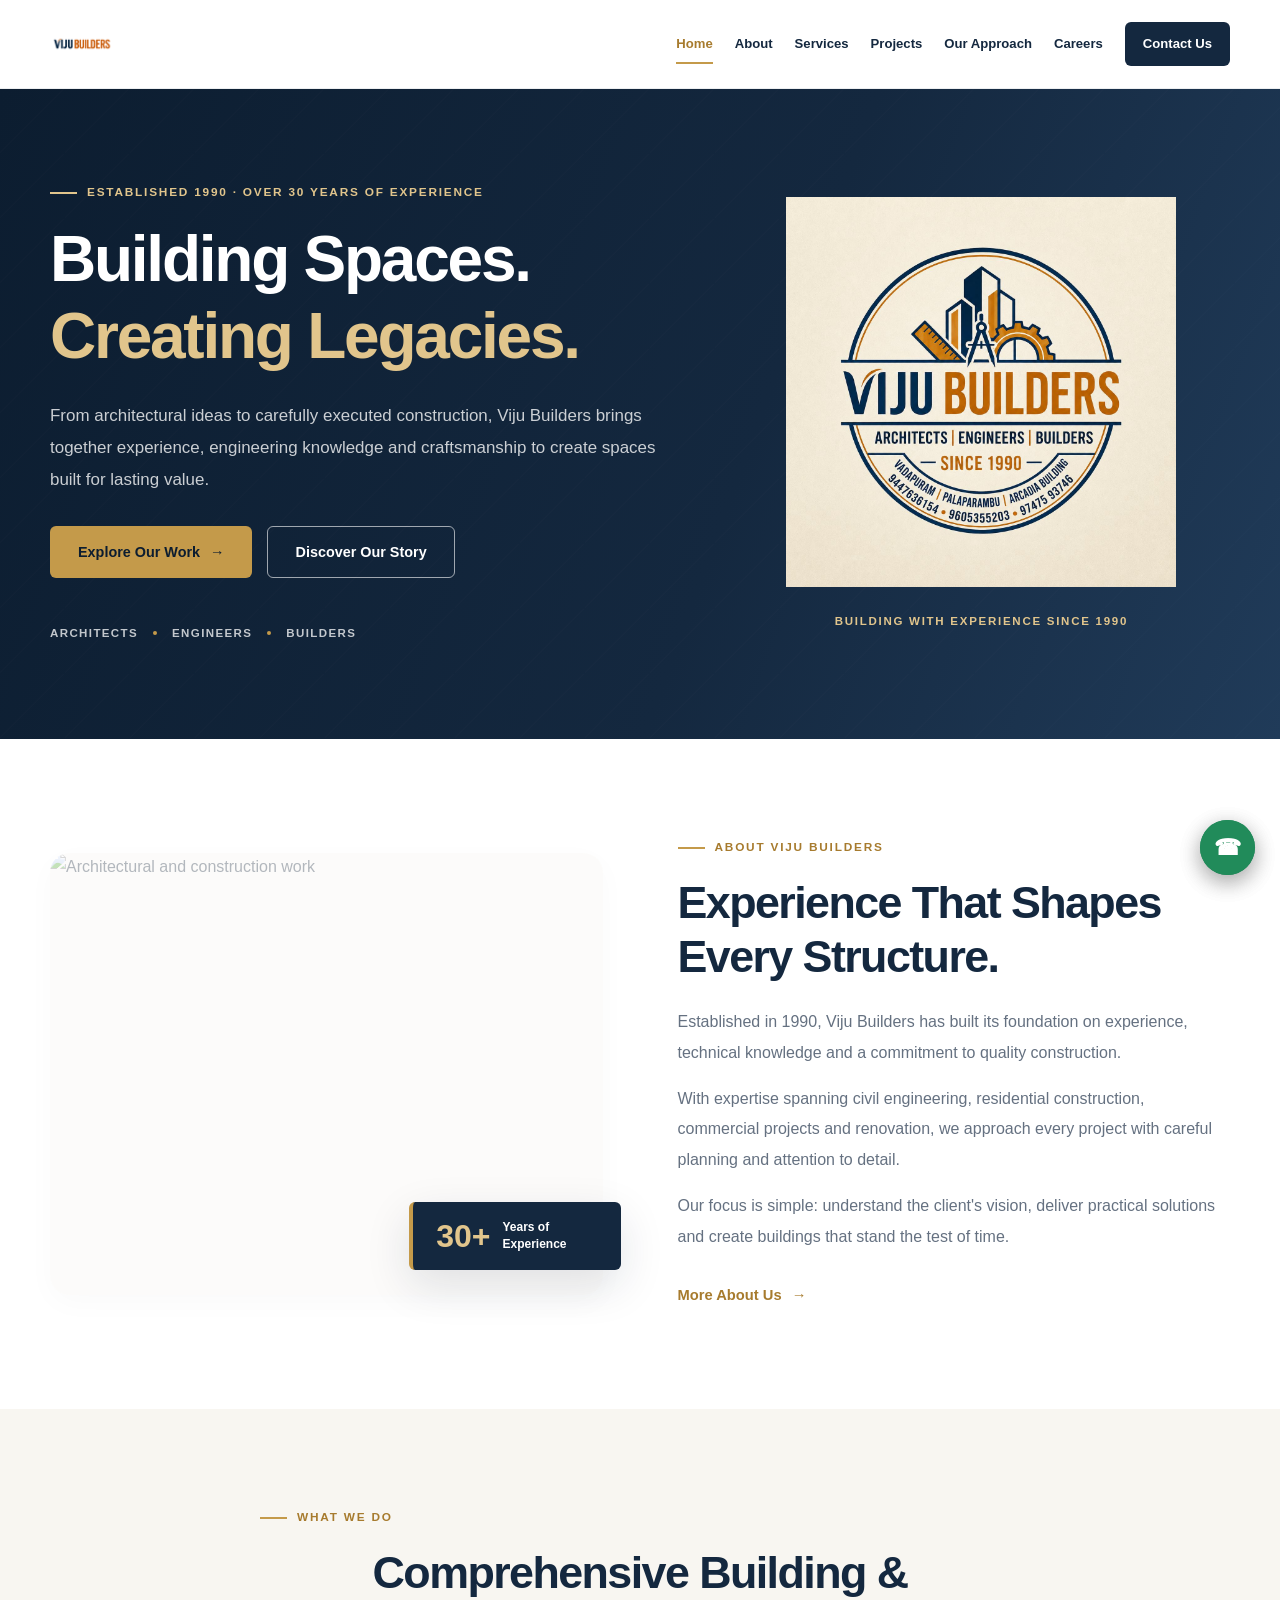
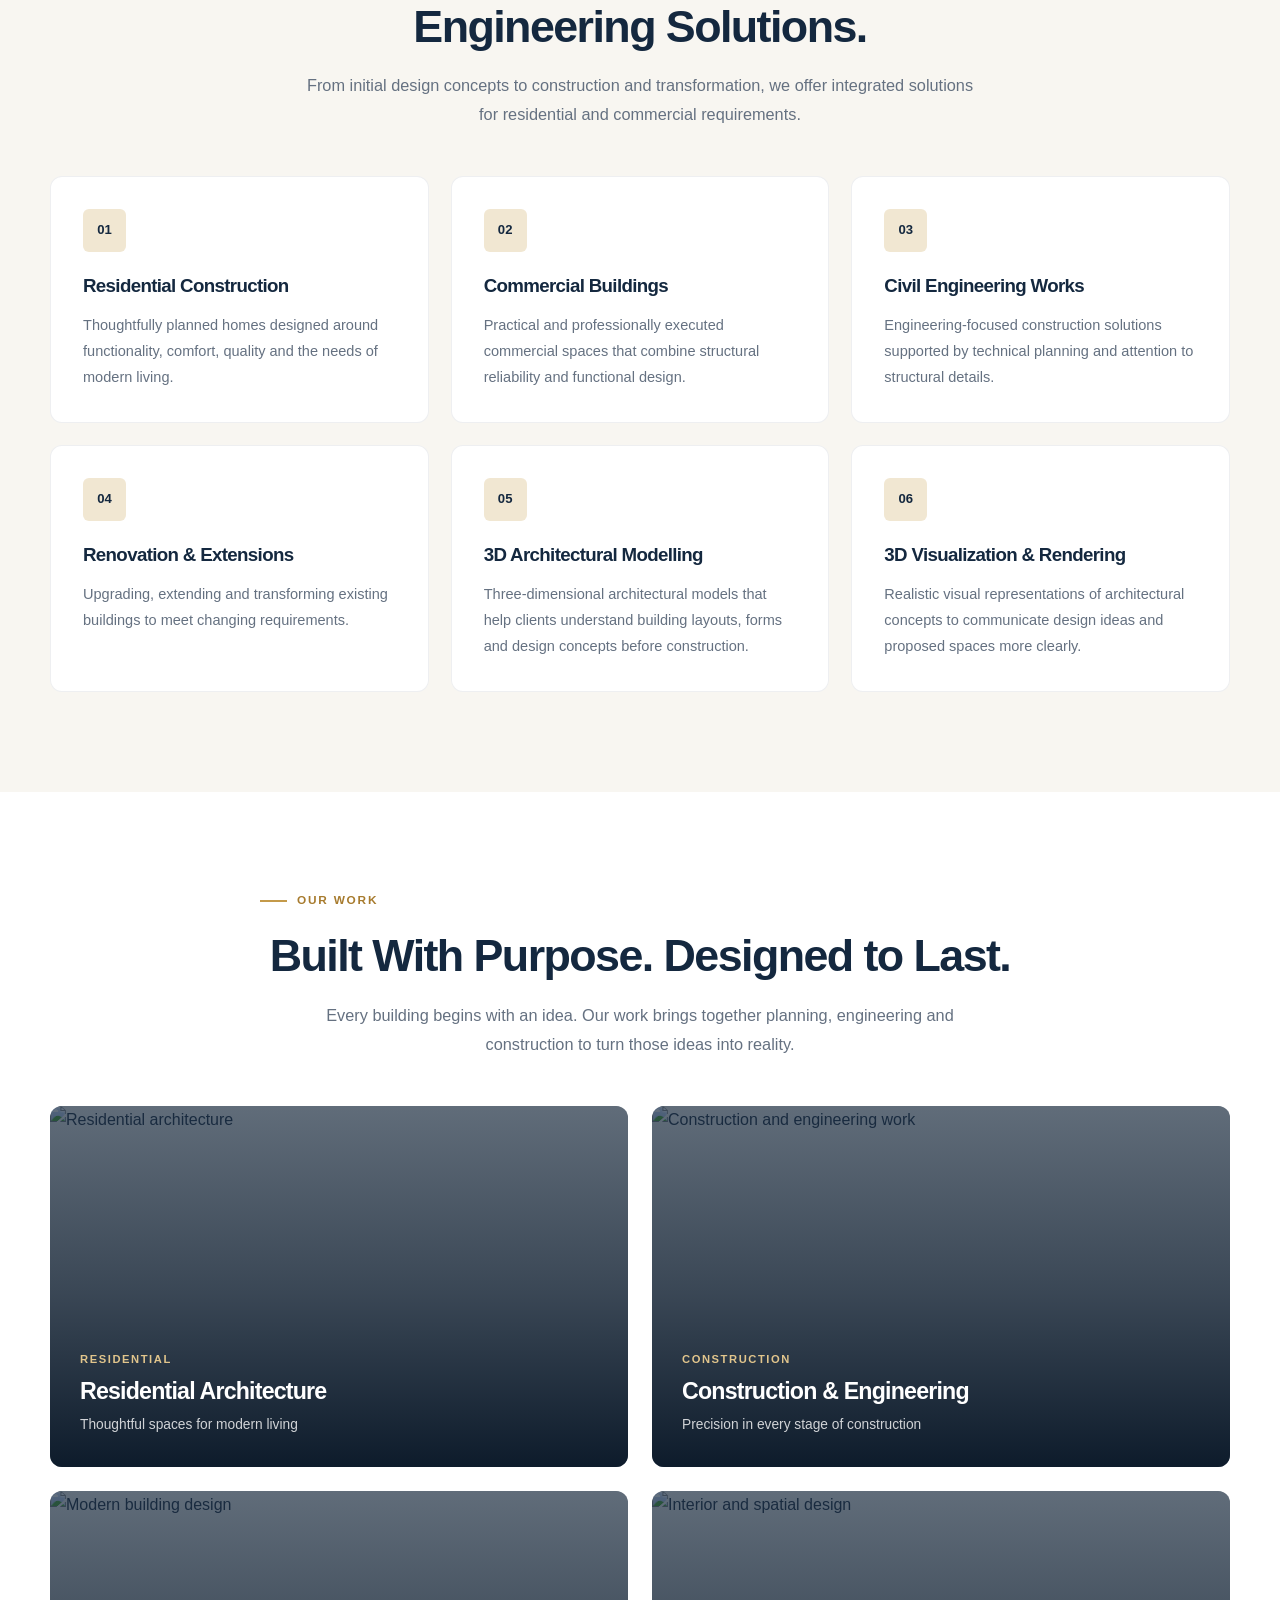
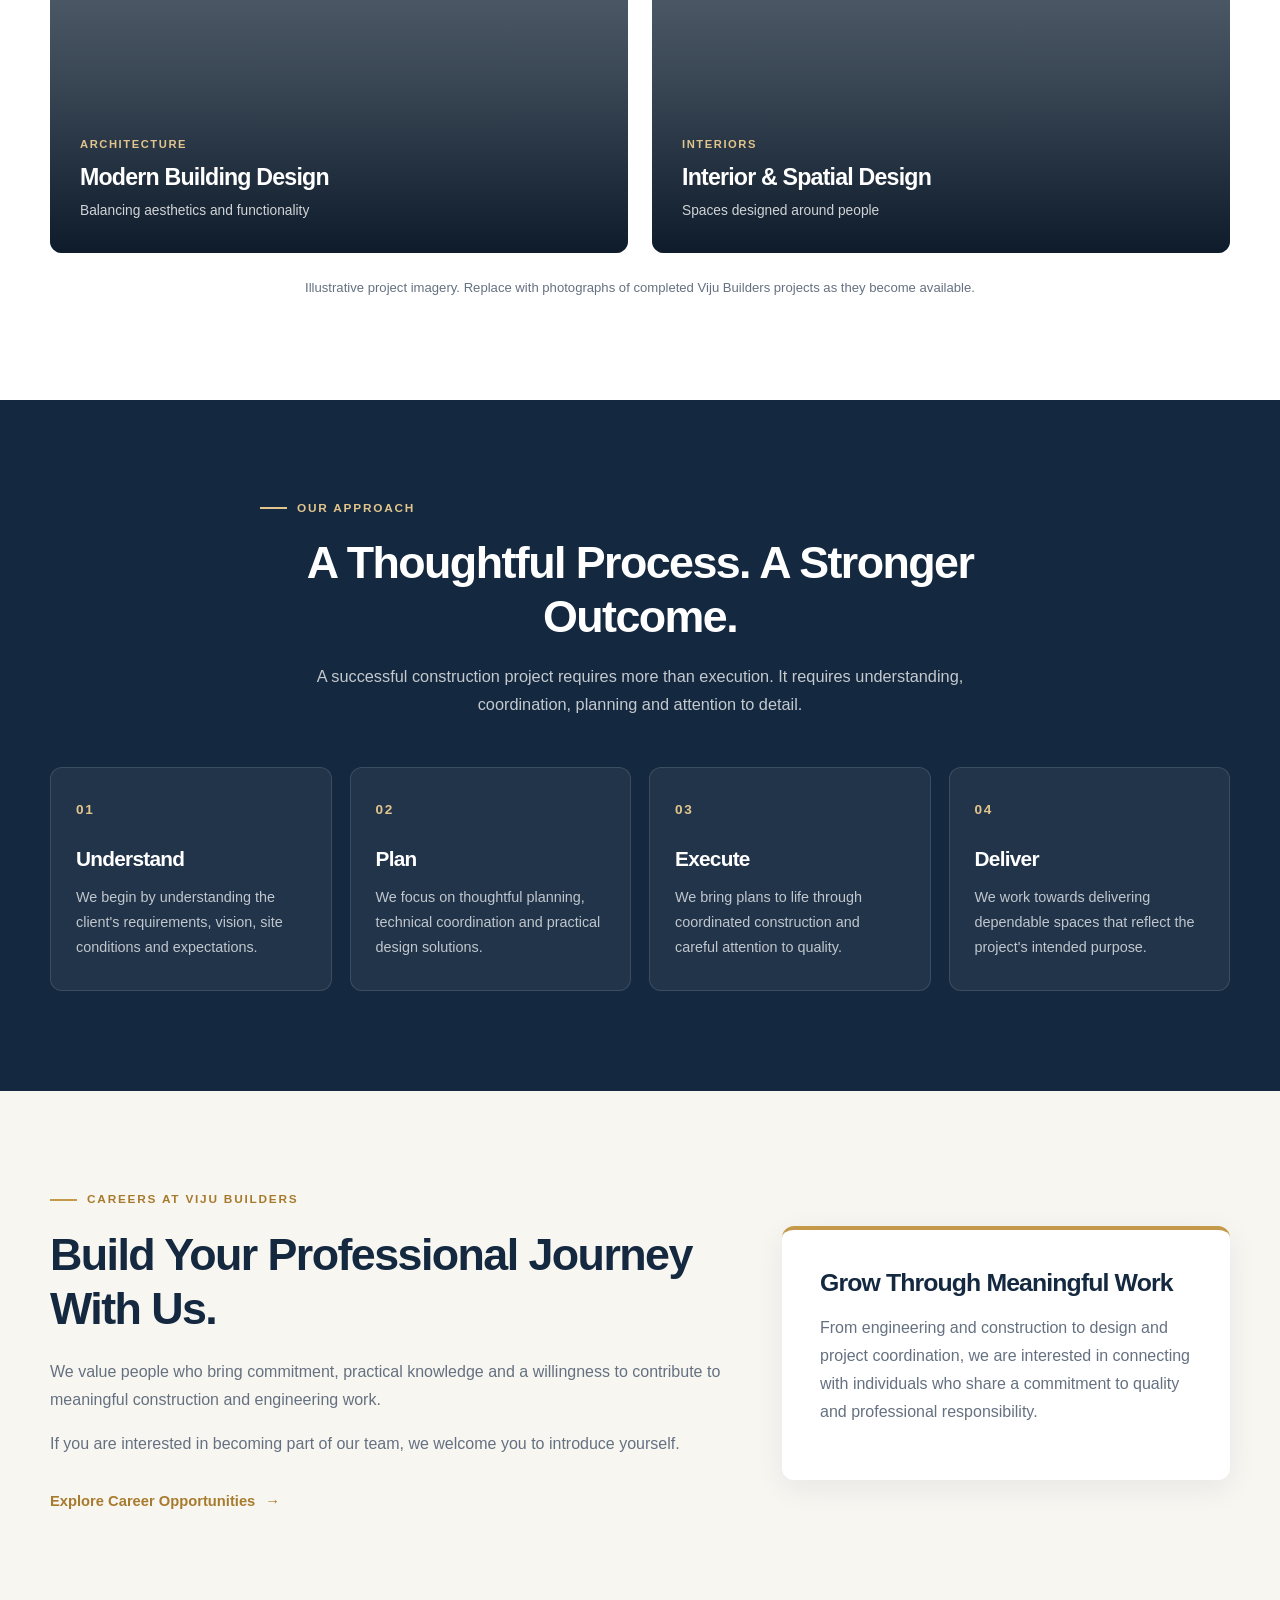
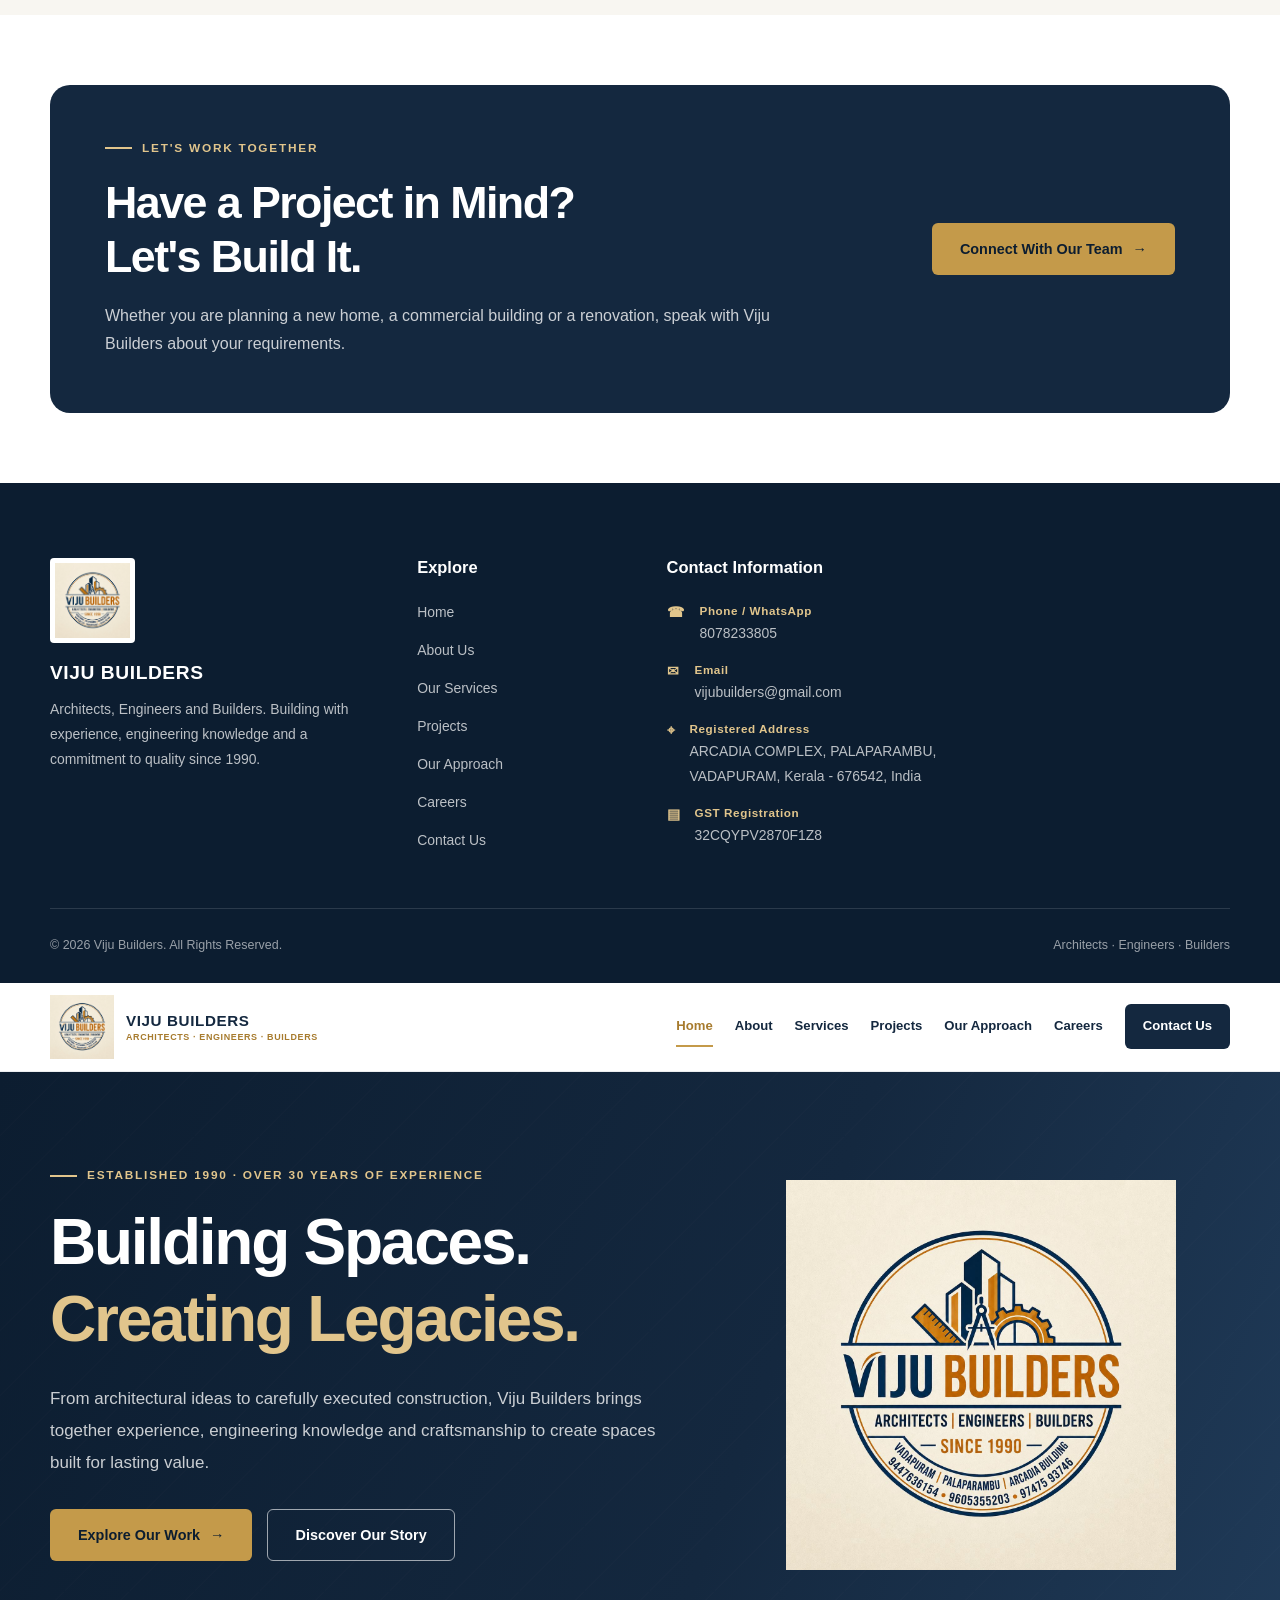
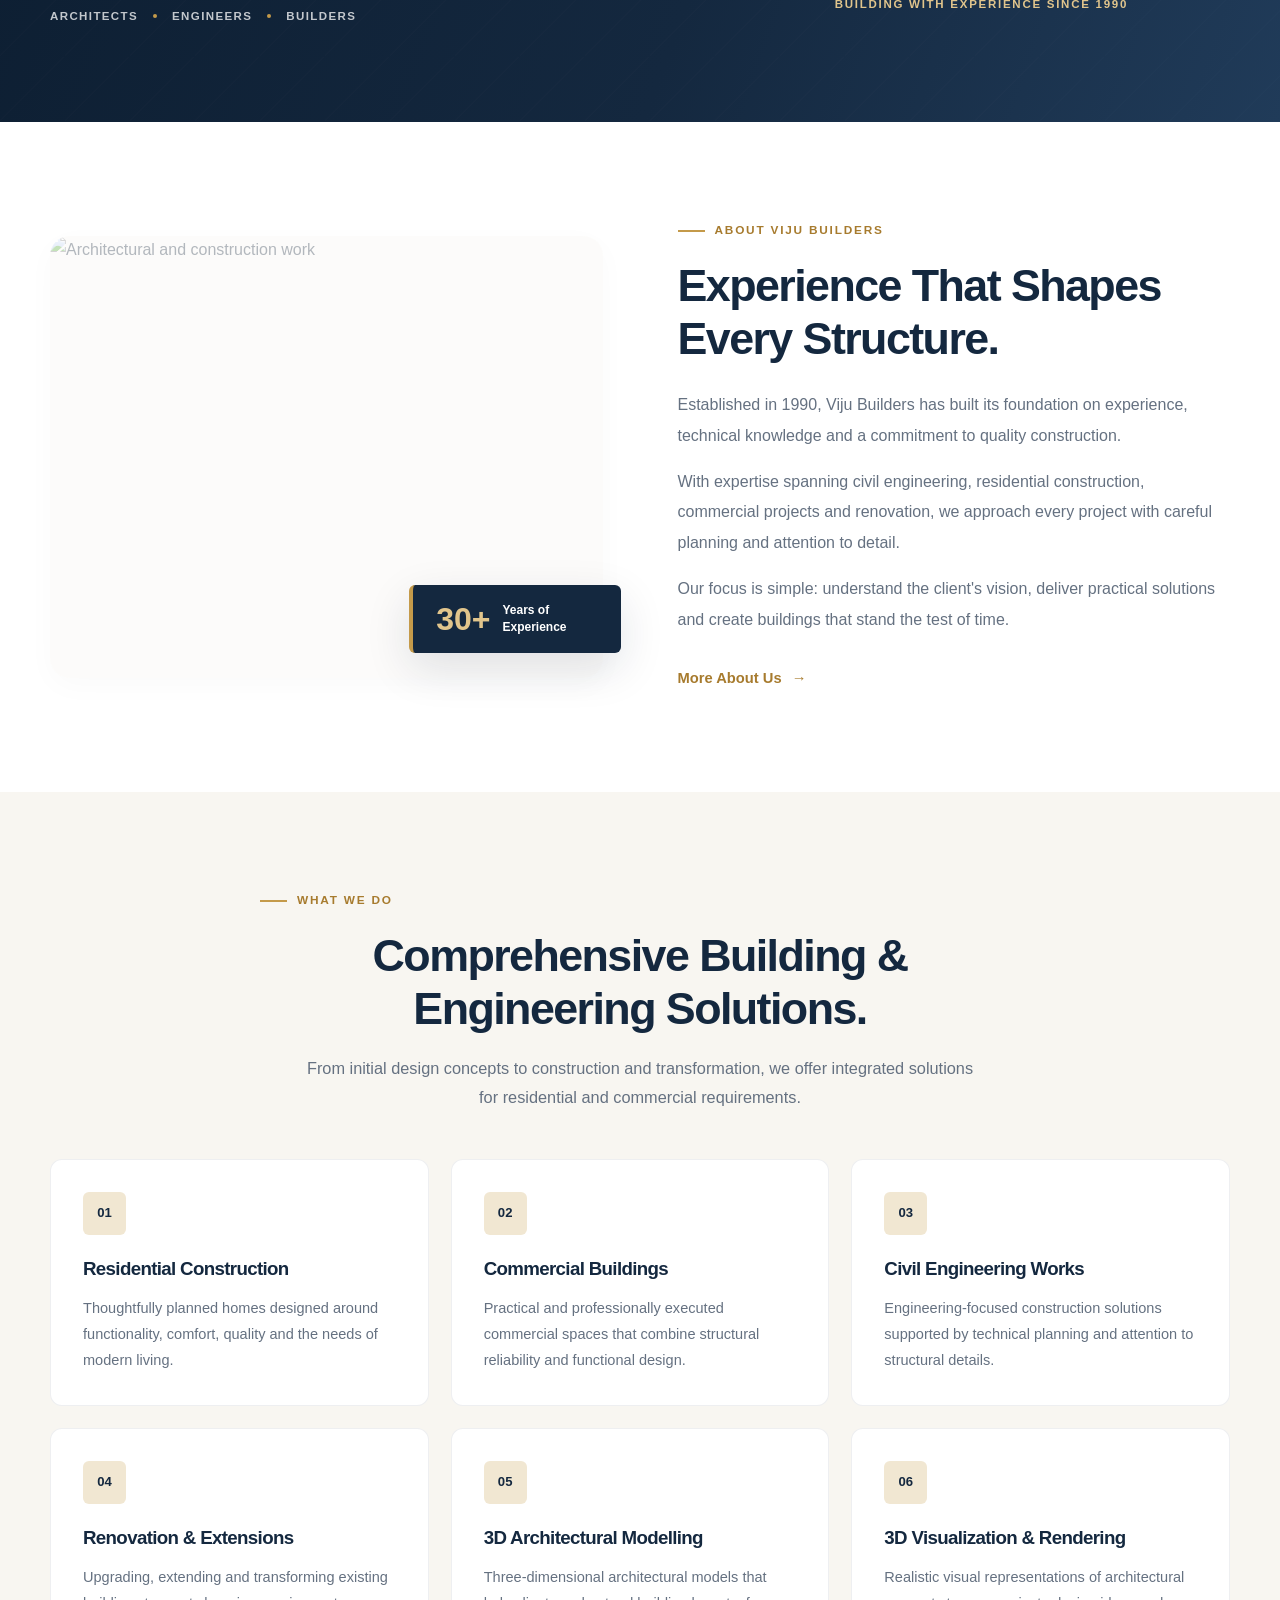
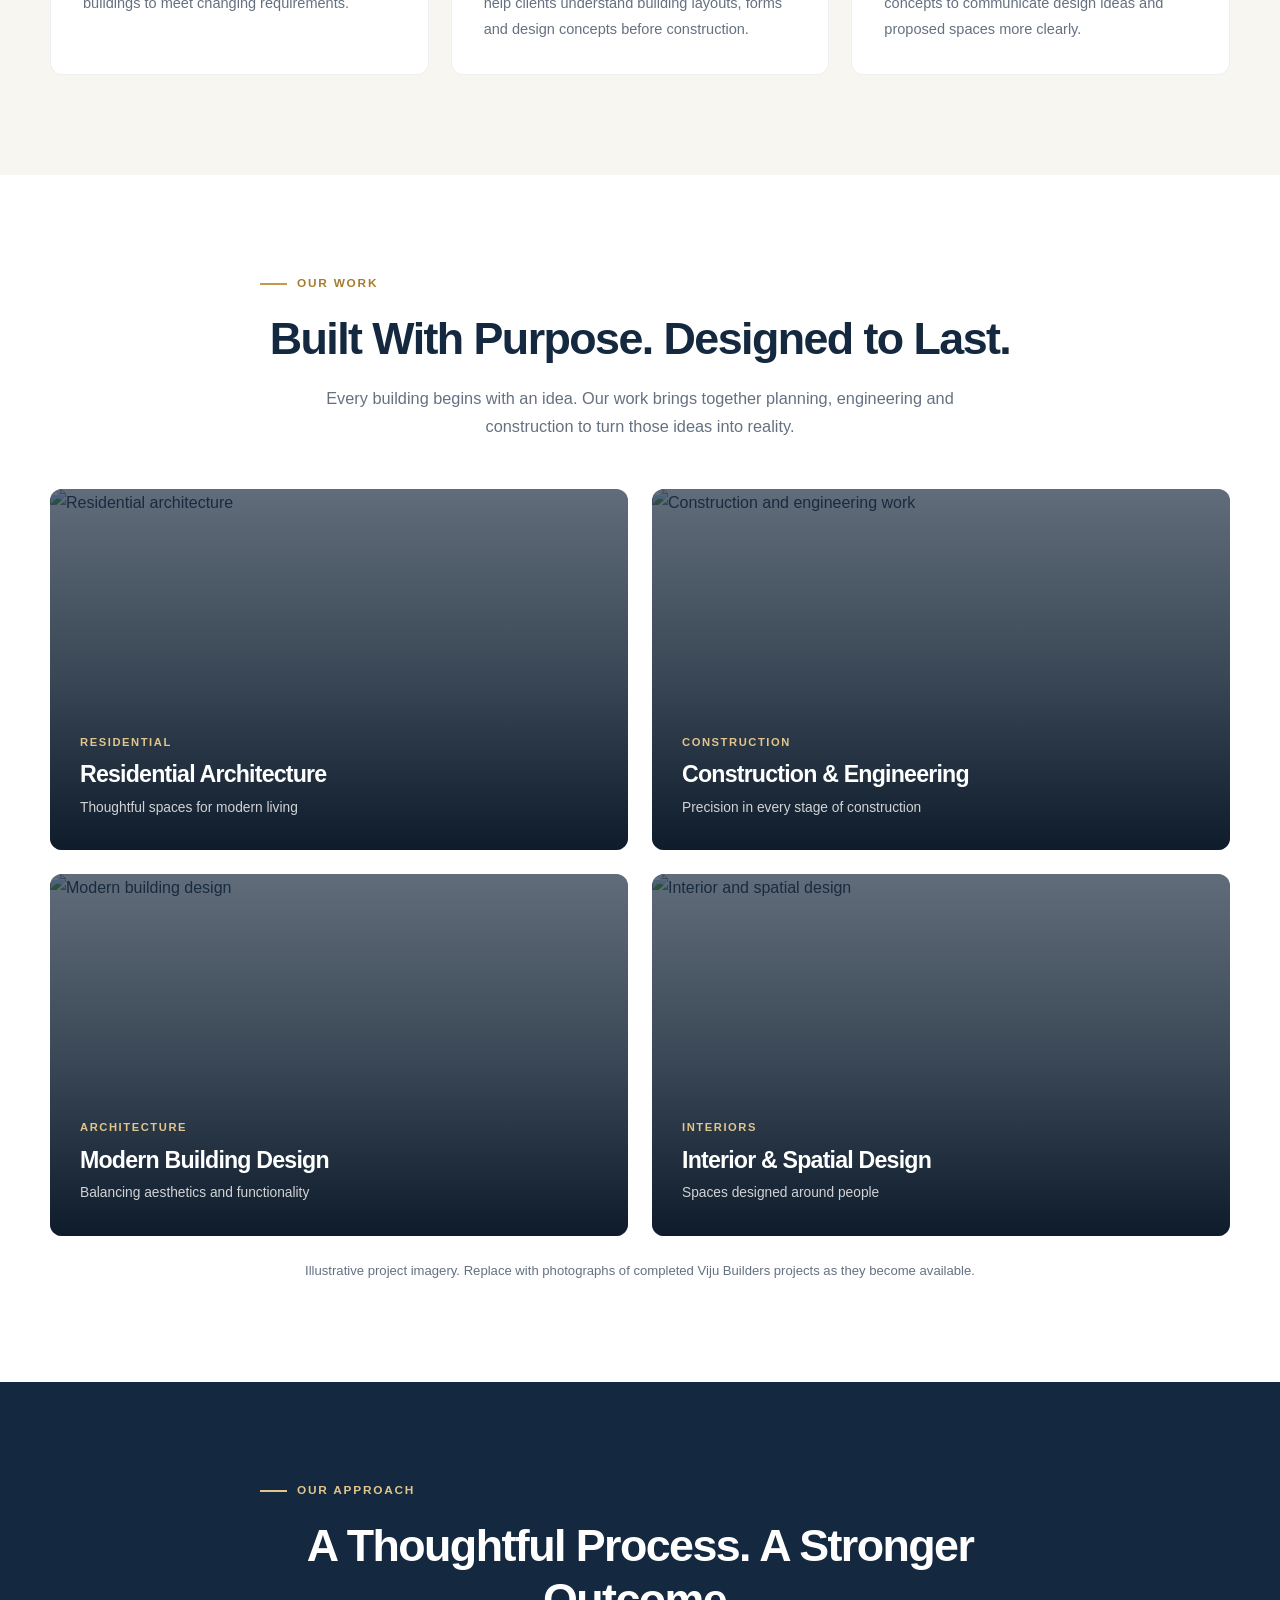
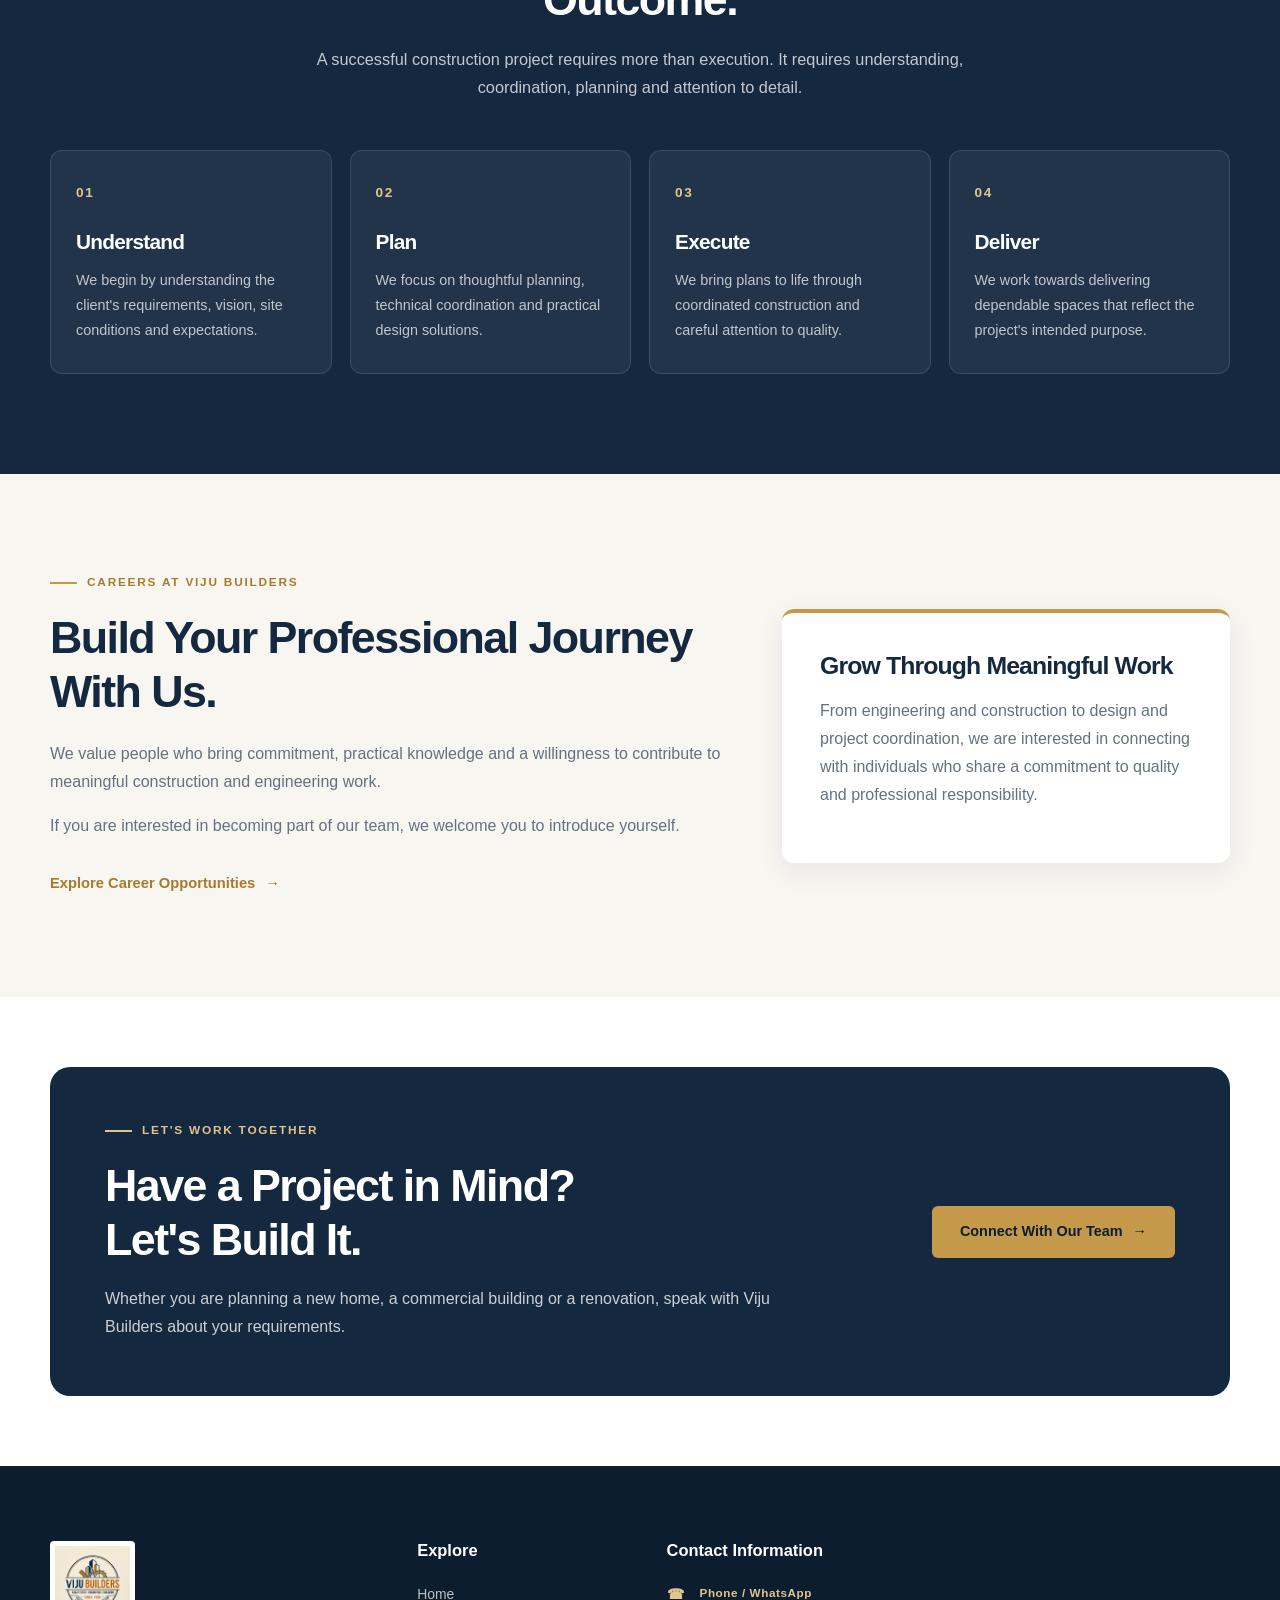
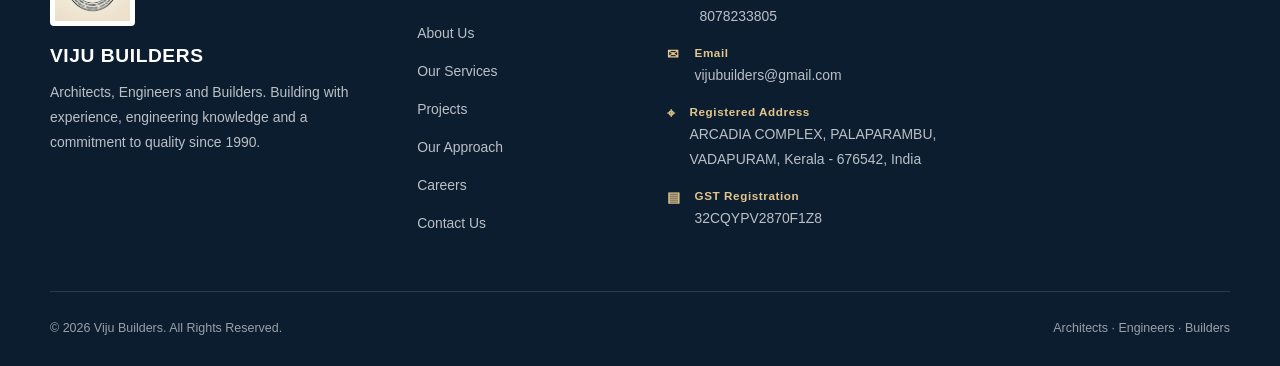
==== commit 1658f7bc: "Update index.html" ====
--- a/index.html
+++ b/index.html
@@ -1,3 +1,877 @@
+
+<!DOCTYPE html>
+<html lang="en">
+
+<head>
+    <meta charset="UTF-8">
+    <meta name="viewport" content="width=device-width, initial-scale=1.0">
+
+    <title>Viju Builders | Architects, Engineers & Builders</title>
+
+    <meta name="description" content="Viju Builders, established in 1990. Residential construction, commercial buildings, civil engineering, renovation and 3D architectural modelling in Kerala.">
+
+    <meta name="theme-color" content="#14283f">
+
+    <link rel="icon" href="assets/viju-builders-logo.jpeg" type="image/jpeg">
+
+    <link rel="preconnect" href="https://fonts.googleapis.com">
+    <link rel="preconnect" href="https://fonts.gstatic.com" crossorigin>
+    <link href="https://fonts.googleapis.com/css2?family=Inter:wght@400;500;600;700;800&display=swap" rel="stylesheet">
+
+    <link rel="stylesheet" href="assets/css/style.css">
+
+    <style>
+        /* =========================================
+           HOMEPAGE HEADER WORDMARK
+        ========================================= */
+
+        .site-header .header-inner {
+            width: min(1180px, calc(100% - 48px));
+            height: 88px;
+            min-height: 88px;
+            max-height: 88px;
+            margin: 0 auto;
+
+            display: flex;
+            align-items: center;
+            justify-content: space-between;
+            gap: 24px;
+        }
+
+        .site-header .brand {
+            display: flex;
+            align-items: center;
+            flex: 0 0 auto;
+            width: auto;
+            max-width: 390px;
+            min-width: 0;
+        }
+
+        .site-header .brand-wordmark {
+            display: block;
+            width: 250px;
+            height: 64px;
+            max-width: 100%;
+            object-fit: contain;
+            object-position: left center;
+        }
+
+        .site-header .main-nav {
+            display: flex;
+            align-items: center;
+            justify-content: flex-end;
+            gap: 22px;
+        }
+
+        .site-header .menu-toggle {
+            display: none;
+        }
+
+        /* Homepage hero */
+
+        .home-hero {
+            min-height: 620px;
+        }
+
+        .hero-brand img {
+            width: 100%;
+            max-width: 360px;
+            max-height: 360px;
+            height: auto;
+            object-fit: contain;
+        }
+
+        /* Responsive header */
+
+        @media (max-width: 1050px) {
+            .site-header .brand-wordmark {
+                width: 210px;
+                height: 58px;
+            }
+
+            .site-header .main-nav {
+                gap: 13px;
+            }
+
+            .site-header .main-nav a {
+                font-size: 0.73rem;
+            }
+        }
+
+        @media (max-width: 800px) {
+            .site-header .header-inner {
+                width: calc(100% - 36px);
+                height: 72px;
+                min-height: 72px;
+                max-height: 72px;
+            }
+
+            .site-header .brand-wordmark {
+                width: 195px;
+                height: 50px;
+            }
+
+            .site-header .menu-toggle {
+                display: flex;
+            }
+
+            .site-header .main-nav {
+                position: absolute;
+                top: 100%;
+                left: 0;
+                right: 0;
+
+                display: none;
+                flex-direction: column;
+                align-items: stretch;
+                gap: 0;
+
+                padding: 12px 24px 22px;
+                background: #ffffff;
+                border-top: 1px solid #e5e8ec;
+                box-shadow: 0 12px 20px rgba(15, 35, 55, 0.08);
+            }
+
+            .site-header .main-nav.open {
+                display: flex;
+            }
+
+            .site-header .main-nav a {
+                display: block;
+                padding: 13px 0;
+                font-size: 0.9rem;
+                border-bottom: 1px solid #e5e8ec;
+            }
+
+            .site-header .main-nav .nav-contact {
+                margin-top: 12px;
+                padding: 12px 18px;
+                text-align: center;
+                border: none;
+            }
+        }
+
+        @media (max-width: 400px) {
+            .site-header .brand-wordmark {
+                width: 165px;
+                height: 46px;
+            }
+        }
+    </style>
+
+    <script src="assets/js/config.js"></script>
+    <script src="assets/js/main.js" defer></script>
+</head>
+
+
+<body>
+
+    <!-- =========================================
+         HEADER
+    ========================================= -->
+
+    <header class="site-header">
+
+        <div class="container header-inner">
+
+            <a href="index.html" class="brand" aria-label="Viju Builders Home">
+
+                <img
+                    src="assets/viju-builders-wordmark.png"
+                    alt="Viju Builders"
+                    class="brand-wordmark"
+                >
+
+            </a>
+
+
+            <button
+                class="menu-toggle"
+                type="button"
+                aria-label="Toggle navigation"
+                aria-expanded="false"
+                aria-controls="main-navigation"
+            >
+                <span></span>
+                <span></span>
+                <span></span>
+            </button>
+
+
+            <nav class="main-nav" id="main-navigation">
+
+                <a href="index.html" class="active">Home</a>
+                <a href="about.html">About</a>
+                <a href="#services">Services</a>
+                <a href="#projects">Projects</a>
+                <a href="#approach">Our Approach</a>
+                <a href="careers.html">Careers</a>
+                <a href="contact.html" class="nav-contact">Contact Us</a>
+
+            </nav>
+
+        </div>
+
+    </header>
+
+
+    <main>
+
+        <!-- =========================================
+             HERO SECTION
+        ========================================= -->
+
+        <section class="home-hero">
+
+            <div class="hero-pattern"></div>
+
+            <div class="container hero-layout">
+
+                <div class="hero-copy reveal-left">
+
+                    <div class="eyebrow eyebrow-light">
+                        <span></span>
+                        ESTABLISHED 1990 · OVER 30 YEARS OF EXPERIENCE
+                    </div>
+
+                    <h1>
+                        Building Spaces.<br>
+                        <span>Creating Legacies.</span>
+                    </h1>
+
+                    <p class="hero-description">
+                        From architectural ideas to carefully executed
+                        construction, Viju Builders brings together experience,
+                        engineering knowledge and craftsmanship to create
+                        spaces built for lasting value.
+                    </p>
+
+                    <div class="hero-actions">
+
+                        <a href="#projects" class="button button-gold">
+                            Explore Our Work <span>→</span>
+                        </a>
+
+                        <a href="about.html" class="button button-outline-light">
+                            Discover Our Story
+                        </a>
+
+                    </div>
+
+                    <div class="hero-trust">
+                        <span>ARCHITECTS</span>
+                        <span class="trust-divider"></span>
+                        <span>ENGINEERS</span>
+                        <span class="trust-divider"></span>
+                        <span>BUILDERS</span>
+                    </div>
+
+                </div>
+
+
+                <div class="hero-brand reveal-right">
+
+                    <img
+                        src="assets/viju-builders-logo.jpeg"
+                        alt="Official Viju Builders company emblem"
+                    >
+
+                    <p>BUILDING WITH EXPERIENCE SINCE 1990</p>
+
+                </div>
+
+            </div>
+
+        </section>
+
+
+        <!-- =========================================
+             ABOUT INTRODUCTION
+        ========================================= -->
+
+        <section class="intro-section section-space">
+
+            <div class="container intro-grid">
+
+                <div class="intro-image reveal-left">
+
+                    <img
+                        data-photo="photo2"
+                        src="assets/viju-builders-logo.jpeg"
+                        alt="Architectural and construction work"
+                        loading="lazy"
+                    >
+
+                    <div class="image-label">
+                        <strong>30+</strong>
+                        <span>Years of Experience</span>
+                    </div>
+
+                </div>
+
+
+                <div class="intro-copy reveal-right">
+
+                    <div class="eyebrow">
+                        <span></span>
+                        ABOUT VIJU BUILDERS
+                    </div>
+
+                    <h2>Experience That Shapes Every Structure.</h2>
+
+                    <p>
+                        Established in 1990, Viju Builders has built its
+                        foundation on experience, technical knowledge and
+                        a commitment to quality construction.
+                    </p>
+
+                    <p>
+                        With expertise spanning civil engineering, residential
+                        construction, commercial projects and renovation,
+                        we approach every project with careful planning
+                        and attention to detail.
+                    </p>
+
+                    <p>
+                        Our focus is simple: understand the client's vision,
+                        deliver practical solutions and create buildings
+                        that stand the test of time.
+                    </p>
+
+                    <a href="about.html" class="text-link">
+                        More About Us <span>→</span>
+                    </a>
+
+                </div>
+
+            </div>
+
+        </section>
+
+
+        <!-- =========================================
+             SERVICES
+        ========================================= -->
+
+        <section class="services-section section-space" id="services">
+
+            <div class="container">
+
+                <div class="section-heading reveal">
+
+                    <div class="eyebrow">
+                        <span></span>
+                        WHAT WE DO
+                    </div>
+
+                    <h2>Comprehensive Building & Engineering Solutions.</h2>
+
+                    <p>
+                        From initial design concepts to construction and
+                        transformation, we offer integrated solutions
+                        for residential and commercial requirements.
+                    </p>
+
+                </div>
+
+
+                <div class="services-grid">
+
+                    <article class="service-card reveal">
+                        <div class="service-symbol">01</div>
+                        <h3>Residential Construction</h3>
+                        <p>
+                            Thoughtfully planned homes designed around
+                            functionality, comfort, quality and the needs
+                            of modern living.
+                        </p>
+                    </article>
+
+
+                    <article class="service-card reveal reveal-delay-1">
+                        <div class="service-symbol">02</div>
+                        <h3>Commercial Buildings</h3>
+                        <p>
+                            Practical and professionally executed commercial
+                            spaces that combine structural reliability
+                            and functional design.
+                        </p>
+                    </article>
+
+
+                    <article class="service-card reveal reveal-delay-2">
+                        <div class="service-symbol">03</div>
+                        <h3>Civil Engineering Works</h3>
+                        <p>
+                            Engineering-focused construction solutions
+                            supported by technical planning and attention
+                            to structural details.
+                        </p>
+                    </article>
+
+
+                    <article class="service-card reveal">
+                        <div class="service-symbol">04</div>
+                        <h3>Renovation & Extensions</h3>
+                        <p>
+                            Upgrading, extending and transforming existing
+                            buildings to meet changing requirements.
+                        </p>
+                    </article>
+
+
+                    <article class="service-card reveal reveal-delay-1">
+                        <div class="service-symbol">05</div>
+                        <h3>3D Architectural Modelling</h3>
+                        <p>
+                            Three-dimensional architectural models that
+                            help clients understand building layouts,
+                            forms and design concepts before construction.
+                        </p>
+                    </article>
+
+
+                    <article class="service-card reveal reveal-delay-2">
+                        <div class="service-symbol">06</div>
+                        <h3>3D Visualization & Rendering</h3>
+                        <p>
+                            Realistic visual representations of architectural
+                            concepts to communicate design ideas and
+                            proposed spaces more clearly.
+                        </p>
+                    </article>
+
+                </div>
+
+            </div>
+
+        </section>
+
+
+        <!-- =========================================
+             PROJECTS
+        ========================================= -->
+
+        <section class="projects-section section-space" id="projects">
+
+            <div class="container">
+
+                <div class="section-heading reveal">
+
+                    <div class="eyebrow">
+                        <span></span>
+                        OUR WORK
+                    </div>
+
+                    <h2>Built With Purpose. Designed to Last.</h2>
+
+                    <p>
+                        Every building begins with an idea. Our work brings
+                        together planning, engineering and construction
+                        to turn those ideas into reality.
+                    </p>
+
+                </div>
+
+
+                <div class="projects-grid">
+
+                    <article class="project-card reveal">
+
+                        <img
+                            data-photo="photo2"
+                            src="assets/viju-builders-logo.jpeg"
+                            alt="Residential architecture"
+                            loading="lazy"
+                        >
+
+                        <div class="project-overlay">
+                            <span>RESIDENTIAL</span>
+                            <h3>Residential Architecture</h3>
+                            <p>Thoughtful spaces for modern living</p>
+                        </div>
+
+                    </article>
+
+
+                    <article class="project-card reveal reveal-delay-1">
+
+                        <img
+                            data-photo="photo3"
+                            src="assets/viju-builders-logo.jpeg"
+                            alt="Construction and engineering work"
+                            loading="lazy"
+                        >
+
+                        <div class="project-overlay">
+                            <span>CONSTRUCTION</span>
+                            <h3>Construction & Engineering</h3>
+                            <p>Precision in every stage of construction</p>
+                        </div>
+
+                    </article>
+
+
+                    <article class="project-card reveal">
+
+                        <img
+                            data-photo="photo4"
+                            src="assets/viju-builders-logo.jpeg"
+                            alt="Modern building design"
+                            loading="lazy"
+                        >
+
+                        <div class="project-overlay">
+                            <span>ARCHITECTURE</span>
+                            <h3>Modern Building Design</h3>
+                            <p>Balancing aesthetics and functionality</p>
+                        </div>
+
+                    </article>
+
+
+                    <article class="project-card reveal reveal-delay-1">
+
+                        <img
+                            data-photo="photo1"
+                            src="assets/viju-builders-logo.jpeg"
+                            alt="Interior and spatial design"
+                            loading="lazy"
+                        >
+
+                        <div class="project-overlay">
+                            <span>INTERIORS</span>
+                            <h3>Interior & Spatial Design</h3>
+                            <p>Spaces designed around people</p>
+                        </div>
+
+                    </article>
+
+                </div>
+
+
+                <p class="projects-note">
+                    Illustrative project imagery. Replace with photographs
+                    of completed Viju Builders projects as they become available.
+                </p>
+
+            </div>
+
+        </section>
+
+
+        <!-- =========================================
+             OUR APPROACH
+        ========================================= -->
+
+        <section class="approach-section section-space" id="approach">
+
+            <div class="container">
+
+                <div class="section-heading reveal">
+
+                    <div class="eyebrow eyebrow-light">
+                        <span></span>
+                        OUR APPROACH
+                    </div>
+
+                    <h2>A Thoughtful Process. A Stronger Outcome.</h2>
+
+                    <p>
+                        A successful construction project requires more
+                        than execution. It requires understanding,
+                        coordination, planning and attention to detail.
+                    </p>
+
+                </div>
+
+
+                <div class="approach-grid">
+
+                    <article class="approach-card reveal">
+                        <span class="approach-number">01</span>
+                        <h3>Understand</h3>
+                        <p>
+                            We begin by understanding the client's
+                            requirements, vision, site conditions
+                            and expectations.
+                        </p>
+                    </article>
+
+
+                    <article class="approach-card reveal reveal-delay-1">
+                        <span class="approach-number">02</span>
+                        <h3>Plan</h3>
+                        <p>
+                            We focus on thoughtful planning, technical
+                            coordination and practical design solutions.
+                        </p>
+                    </article>
+
+
+                    <article class="approach-card reveal reveal-delay-2">
+                        <span class="approach-number">03</span>
+                        <h3>Execute</h3>
+                        <p>
+                            We bring plans to life through coordinated
+                            construction and careful attention to quality.
+                        </p>
+                    </article>
+
+
+                    <article class="approach-card reveal reveal-delay-3">
+                        <span class="approach-number">04</span>
+                        <h3>Deliver</h3>
+                        <p>
+                            We work towards delivering dependable spaces
+                            that reflect the project's intended purpose.
+                        </p>
+                    </article>
+
+                </div>
+
+            </div>
+
+        </section>
+
+
+        <!-- =========================================
+             CAREERS
+        ========================================= -->
+
+        <section class="page-content alt">
+
+            <div class="container career-intro">
+
+                <div class="reveal-left">
+
+                    <div class="eyebrow">
+                        <span></span>
+                        CAREERS AT VIJU BUILDERS
+                    </div>
+
+                    <h2>Build Your Professional Journey With Us.</h2>
+
+                    <p>
+                        We value people who bring commitment, practical
+                        knowledge and a willingness to contribute to
+                        meaningful construction and engineering work.
+                    </p>
+
+                    <p>
+                        If you are interested in becoming part of our team,
+                        we welcome you to introduce yourself.
+                    </p>
+
+                    <a href="careers.html" class="text-link">
+                        Explore Career Opportunities <span>→</span>
+                    </a>
+
+                </div>
+
+
+                <div class="career-highlight reveal-right">
+
+                    <h3>Grow Through Meaningful Work</h3>
+
+                    <p>
+                        From engineering and construction to design and
+                        project coordination, we are interested in
+                        connecting with individuals who share a commitment
+                        to quality and professional responsibility.
+                    </p>
+
+                </div>
+
+            </div>
+
+        </section>
+
+
+        <!-- =========================================
+             CONTACT CALL TO ACTION
+        ========================================= -->
+
+        <section class="home-cta-section">
+
+            <div class="container">
+
+                <div class="home-cta reveal">
+
+                    <div>
+
+                        <div class="eyebrow eyebrow-light">
+                            <span></span>
+                            LET'S WORK TOGETHER
+                        </div>
+
+                        <h2>
+                            Have a Project in Mind?<br>
+                            Let's Build It.
+                        </h2>
+
+                        <p>
+                            Whether you are planning a new home, a commercial
+                            building or a renovation, speak with Viju Builders
+                            about your requirements.
+                        </p>
+
+                    </div>
+
+
+                    <a class="button button-gold" href="contact.html">
+                        Connect With Our Team <span>→</span>
+                    </a>
+
+                </div>
+
+            </div>
+
+        </section>
+
+    </main>
+
+
+    <!-- =========================================
+         FOOTER
+    ========================================= -->
+
+    <footer class="site-footer">
+
+        <div class="container">
+
+            <div class="footer-grid">
+
+                <div class="footer-brand">
+
+                    <a href="index.html" class="footer-logo">
+                        <img
+                            src="assets/viju-builders-logo.jpeg"
+                            alt="Viju Builders logo"
+                            loading="lazy"
+                        >
+                    </a>
+
+                    <h2>VIJU BUILDERS</h2>
+
+                    <p>
+                        Architects, Engineers and Builders. Building with
+                        experience, engineering knowledge and a commitment
+                        to quality since 1990.
+                    </p>
+
+                </div>
+
+
+                <div class="footer-column">
+
+                    <h3>Explore</h3>
+
+                    <a href="index.html">Home</a>
+                    <a href="about.html">About Us</a>
+                    <a href="#services">Our Services</a>
+                    <a href="#projects">Projects</a>
+                    <a href="#approach">Our Approach</a>
+                    <a href="careers.html">Careers</a>
+                    <a href="contact.html">Contact Us</a>
+
+                </div>
+
+
+                <div class="footer-column footer-contact">
+
+                    <h3>Contact Information</h3>
+
+                    <a href="https://wa.me/918078233805"
+                       target="_blank"
+                       rel="noopener noreferrer">
+
+                        <span class="footer-icon">☎</span>
+
+                        <span>
+                            <small>Phone / WhatsApp</small>
+                            8078233805
+                        </span>
+
+                    </a>
+
+
+                    <a href="mailto:vijubuilders@gmail.com">
+
+                        <span class="footer-icon">✉</span>
+
+                        <span>
+                            <small>Email</small>
+                            vijubuilders@gmail.com
+                        </span>
+
+                    </a>
+
+
+                    <div class="footer-detail">
+
+                        <span class="footer-icon">⌖</span>
+
+                        <span>
+                            <small>Registered Address</small>
+                            ARCADIA COMPLEX, PALAPARAMBU,
+                            VADAPURAM, Kerala - 676542, India
+                        </span>
+
+                    </div>
+
+
+                    <div class="footer-detail">
+
+                        <span class="footer-icon">▤</span>
+
+                        <span>
+                            <small>GST Registration</small>
+                            32CQYPV2870F1Z8
+                        </span>
+
+                    </div>
+
+                </div>
+
+            </div>
+
+
+            <div class="footer-bottom">
+
+                <p>
+                    © <span data-current-year>2026</span>
+                    Viju Builders. All Rights Reserved.
+                </p>
+
+                <p>
+                    Architects · Engineers · Builders
+                </p>
+
+            </div>
+
+        </div>
+
+    </footer>
+
+
+    <!-- =========================================
+         FLOATING WHATSAPP
+    ========================================= -->
+
+    <a
+        class="floating-whatsapp"
+        href="https://wa.me/918078233805"
+        target="_blank"
+        rel="noopener noreferrer"
+        aria-label="Contact Viju Builders on WhatsApp"
+        title="Contact Viju Builders"
+    >
+        ☎
+    </a>
+
+</body>
+</html>
 
 <!DOCTYPE html>
 <html lang="en">
--- a/assets/css/style.css
+++ b/assets/css/style.css
@@ -1,909 +1,2299 @@
 
-<!DOCTYPE html>
-<html lang="en">
-
-<head>
-    <meta charset="UTF-8">
-    <meta name="viewport" content="width=device-width, initial-scale=1.0">
-
-    <title>Viju Builders | Architects, Engineers & Builders</title>
-
-    <meta name="description" content="Viju Builders, established in 1990. Residential construction, commercial buildings, civil engineering, renovation and 3D architectural modelling in Kerala.">
-
-    <meta name="theme-color" content="#101e30">
-
-    <link rel="icon" href="assets/viju-builders-logo.jpeg" type="image/jpeg">
-
-    <link rel="preconnect" href="https://fonts.googleapis.com">
-    <link rel="preconnect" href="https://fonts.gstatic.com" crossorigin>
-    <link href="https://fonts.googleapis.com/css2?family=Inter:wght@400;500;600;700;800&display=swap" rel="stylesheet">
-
-    <link rel="stylesheet" href="assets/css/style.css">
-
-    <!-- Header sizing correction: intentionally placed after the stylesheet -->
-    <style>
-        .site-header {
-            position: sticky !important;
-            top: 0;
-            z-index: 1000;
-            width: 100%;
-            height: auto !important;
-            min-height: 0 !important;
-            background: #fff;
-        }
-
-        .site-header .header-inner {
-            width: min(1180px, calc(100% - 48px));
-            height: 88px !important;
-            min-height: 88px !important;
-            max-height: 88px !important;
-            margin: 0 auto;
-            display: flex !important;
-            flex-direction: row !important;
-            align-items: center !important;
-            justify-content: space-between !important;
-            gap: 24px;
-        }
-
-        .site-header .brand {
-            display: flex !important;
-            flex-direction: row !important;
-            align-items: center !important;
-            gap: 12px;
-            flex: 0 0 auto !important;
-            width: auto !important;
-            max-width: 290px;
-            min-width: 0;
-        }
-
-        .site-header .brand > img {
-            display: block !important;
-            width: 64px !important;
-            height: 64px !important;
-            min-width: 64px !important;
-            min-height: 64px !important;
-            max-width: 64px !important;
-            max-height: 64px !important;
-            flex: 0 0 64px !important;
-            object-fit: contain !important;
-        }
-
-        .site-header .brand-copy {
-            display: flex !important;
-            flex-direction: column !important;
-            align-items: flex-start;
-            justify-content: center;
-            white-space: nowrap;
-            line-height: 1.35;
-        }
-
-        .site-header .brand-copy strong {
-            color: #14283f;
-            font-size: 0.95rem;
-            font-weight: 800;
-        }
-
-        .site-header .brand-copy small {
-            color: #a77b2e;
-            font-size: 0.56rem;
-            font-weight: 700;
-            letter-spacing: 0.07em;
-        }
-
-        .site-header .main-nav {
-            display: flex !important;
-            flex-direction: row !important;
-            align-items: center !important;
-            justify-content: flex-end;
-            gap: 22px;
-            min-width: 0;
-        }
-
-        .site-header .main-nav a {
-            white-space: nowrap;
-            font-size: 0.82rem;
-        }
-
-        .site-header .menu-toggle {
-            display: none;
-            flex: 0 0 42px;
-        }
-
-        .hero-brand img {
-            display: block;
-            width: 100%;
-            max-width: 390px;
-            max-height: 390px;
-            height: auto;
-            object-fit: contain;
-        }
-
-        @media (max-width: 1050px) {
-            .site-header .main-nav {
-                gap: 13px;
-            }
-
-            .site-header .main-nav a {
-                font-size: 0.73rem;
-            }
-        }
-
-        @media (max-width: 800px) {
-            .site-header .header-inner {
-                width: calc(100% - 36px);
-                height: 72px !important;
-                min-height: 72px !important;
-                max-height: 72px !important;
-            }
-
-            .site-header .brand > img {
-                width: 50px !important;
-                height: 50px !important;
-                min-width: 50px !important;
-                min-height: 50px !important;
-                max-width: 50px !important;
-                max-height: 50px !important;
-                flex-basis: 50px !important;
-            }
-
-            .site-header .menu-toggle {
-                display: flex !important;
-            }
-
-            .site-header .main-nav {
-                position: absolute !important;
-                top: 100% !important;
-                left: 0;
-                right: 0;
-                display: none !important;
-                flex-direction: column !important;
-                align-items: stretch !important;
-                gap: 0;
-                padding: 12px 24px 22px;
-                background: #fff;
-                border-top: 1px solid #e5e8ec;
-                box-shadow: 0 12px 20px rgba(15, 35, 55, 0.08);
-            }
-
-            .site-header .main-nav.open {
-                display: flex !important;
-            }
-
-            .site-header .main-nav a {
-                display: block;
-                padding: 13px 0;
-                font-size: 0.9rem;
-                white-space: normal;
-                border-bottom: 1px solid #e5e8ec;
-            }
-
-            .site-header .main-nav .nav-contact {
-                margin-top: 12px;
-                padding: 12px 18px;
-                text-align: center;
-                border: none;
-            }
-        }
-
-        @media (max-width: 420px) {
-            .site-header .header-inner {
-                width: calc(100% - 28px);
-            }
-
-            .site-header .brand {
-                gap: 8px;
-            }
-
-            .site-header .brand-copy strong {
-                font-size: 0.82rem;
-            }
-
-            .site-header .brand-copy small {
-                font-size: 0.45rem;
-            }
-        }
-    </style>
-
-    <script src="assets/js/config.js"></script>
-    <script src="assets/js/main.js" defer></script>
-</head>
-
-
-<body>
-
-    <!-- ================= HEADER ================= -->
-
-    <header class="site-header">
-
-        <div class="container header-inner">
-
-            <a href="index.html" class="brand" aria-label="Viju Builders Home">
-
-                <img
-                    src="assets/viju-builders-logo.jpeg"
-                    alt="Viju Builders logo"
-                >
-
-                <span class="brand-copy">
-                    <strong>VIJU BUILDERS</strong>
-                    <small>ARCHITECTS · ENGINEERS · BUILDERS</small>
-                </span>
-
-            </a>
-
-
-            <button
-                class="menu-toggle"
-                type="button"
-                aria-label="Toggle navigation"
-                aria-expanded="false"
-                aria-controls="main-navigation"
-            >
-                <span></span>
-                <span></span>
-                <span></span>
-            </button>
-
-
-            <nav class="main-nav" id="main-navigation">
-
-                <a href="index.html" class="active">Home</a>
-                <a href="about.html">About</a>
-                <a href="#services">Services</a>
-                <a href="#projects">Projects</a>
-                <a href="#approach">Our Approach</a>
-                <a href="careers.html">Careers</a>
-                <a href="contact.html" class="nav-contact">Contact Us</a>
-
-            </nav>
-
-        </div>
-
-    </header>
-
-
-    <main>
-
-        <!-- ================= HERO ================= -->
-
-        <section class="home-hero">
-
-            <div class="hero-pattern"></div>
-
-            <div class="container hero-layout">
-
-                <div class="hero-copy reveal-left">
-
-                    <div class="eyebrow eyebrow-light">
-                        <span></span>
-                        ESTABLISHED 1990 · OVER 30 YEARS OF EXPERIENCE
-                    </div>
-
-                    <h1>
-                        Building Spaces.<br>
-                        <span>Creating Legacies.</span>
-                    </h1>
-
-                    <p class="hero-description">
-                        From architectural ideas to carefully executed
-                        construction, Viju Builders brings together experience,
-                        engineering knowledge and craftsmanship to create
-                        spaces built for lasting value.
-                    </p>
-
-                    <div class="hero-actions">
-
-                        <a href="#projects" class="button button-gold">
-                            Explore Our Work <span>→</span>
-                        </a>
-
-                        <a href="about.html" class="button button-outline-light">
-                            Discover Our Story
-                        </a>
-
-                    </div>
-
-                    <div class="hero-trust">
-                        <span>ARCHITECTS</span>
-                        <span class="trust-divider"></span>
-                        <span>ENGINEERS</span>
-                        <span class="trust-divider"></span>
-                        <span>BUILDERS</span>
-                    </div>
-
-                </div>
-
-
-                <div class="hero-brand reveal-right">
-
-                    <img
-                        src="assets/viju-builders-logo.jpeg"
-                        alt="Official Viju Builders company emblem"
-                    >
-
-                    <p>BUILDING WITH EXPERIENCE SINCE 1990</p>
-
-                </div>
-
-            </div>
-
-        </section>
-
-
-        <!-- ================= INTRODUCTION ================= -->
-
-        <section class="intro-section section-space">
-
-            <div class="container intro-grid">
-
-                <div class="intro-image reveal-left">
-
-                    <img
-                        data-photo="photo2"
-                        src="assets/viju-builders-logo.jpeg"
-                        alt="Architectural and construction work"
-                        loading="lazy"
-                    >
-
-                    <div class="image-label">
-                        <strong>30+</strong>
-                        <span>Years of Experience</span>
-                    </div>
-
-                </div>
-
-
-                <div class="intro-copy reveal-right">
-
-                    <div class="eyebrow">
-                        <span></span>
-                        ABOUT VIJU BUILDERS
-                    </div>
-
-                    <h2>Experience That Shapes Every Structure.</h2>
-
-                    <p>
-                        Established in 1990, Viju Builders has built its
-                        foundation on experience, technical knowledge and
-                        a commitment to quality construction.
-                    </p>
-
-                    <p>
-                        With expertise spanning civil engineering, residential
-                        construction, commercial projects and renovation,
-                        we approach every project with careful planning
-                        and attention to detail.
-                    </p>
-
-                    <p>
-                        Our focus is simple: understand the client's vision,
-                        deliver practical solutions and create buildings
-                        that stand the test of time.
-                    </p>
-
-                    <a href="about.html" class="text-link">
-                        More About Us <span>→</span>
-                    </a>
-
-                </div>
-
-            </div>
-
-        </section>
-
-
-        <!-- ================= SERVICES ================= -->
-
-        <section class="services-section section-space" id="services">
-
-            <div class="container">
-
-                <div class="section-heading reveal">
-
-                    <div class="eyebrow">
-                        <span></span>
-                        WHAT WE DO
-                    </div>
-
-                    <h2>Comprehensive Building & Engineering Solutions.</h2>
-
-                    <p>
-                        From initial design concepts to construction and
-                        transformation, we offer integrated solutions
-                        for residential and commercial requirements.
-                    </p>
-
-                </div>
-
-
-                <div class="services-grid">
-
-                    <article class="service-card reveal">
-                        <div class="service-symbol">01</div>
-                        <h3>Residential Construction</h3>
-                        <p>
-                            Thoughtfully planned homes designed around
-                            functionality, comfort, quality and the needs
-                            of modern living.
-                        </p>
-                    </article>
-
-
-                    <article class="service-card reveal reveal-delay-1">
-                        <div class="service-symbol">02</div>
-                        <h3>Commercial Buildings</h3>
-                        <p>
-                            Practical and professionally executed commercial
-                            spaces that combine structural reliability
-                            and functional design.
-                        </p>
-                    </article>
-
-
-                    <article class="service-card reveal reveal-delay-2">
-                        <div class="service-symbol">03</div>
-                        <h3>Civil Engineering Works</h3>
-                        <p>
-                            Engineering-focused construction solutions
-                            supported by technical planning and attention
-                            to structural details.
-                        </p>
-                    </article>
-
-
-                    <article class="service-card reveal">
-                        <div class="service-symbol">04</div>
-                        <h3>Renovation & Extensions</h3>
-                        <p>
-                            Upgrading, extending and transforming existing
-                            buildings to meet changing requirements.
-                        </p>
-                    </article>
-
-
-                    <article class="service-card reveal reveal-delay-1">
-                        <div class="service-symbol">05</div>
-                        <h3>3D Architectural Modelling</h3>
-                        <p>
-                            Three-dimensional architectural models that
-                            help clients understand building layouts,
-                            forms and design concepts before construction.
-                        </p>
-                    </article>
-
-
-                    <article class="service-card reveal reveal-delay-2">
-                        <div class="service-symbol">06</div>
-                        <h3>3D Visualization & Rendering</h3>
-                        <p>
-                            Realistic visual representations of architectural
-                            concepts to communicate design ideas and
-                            proposed spaces more clearly.
-                        </p>
-                    </article>
-
-                </div>
-
-            </div>
-
-        </section>
-
-
-        <!-- ================= PROJECTS ================= -->
-
-        <section class="projects-section section-space" id="projects">
-
-            <div class="container">
-
-                <div class="section-heading reveal">
-
-                    <div class="eyebrow">
-                        <span></span>
-                        OUR WORK
-                    </div>
-
-                    <h2>Built With Purpose. Designed to Last.</h2>
-
-                    <p>
-                        Every building begins with an idea. Our work brings
-                        together planning, engineering and construction
-                        to turn those ideas into reality.
-                    </p>
-
-                </div>
-
-
-                <div class="projects-grid">
-
-                    <article class="project-card reveal">
-
-                        <img
-                            data-photo="photo2"
-                            src="assets/viju-builders-logo.jpeg"
-                            alt="Residential architecture"
-                            loading="lazy"
-                        >
-
-                        <div class="project-overlay">
-                            <span>RESIDENTIAL</span>
-                            <h3>Residential Architecture</h3>
-                            <p>Thoughtful spaces for modern living</p>
-                        </div>
-
-                    </article>
-
-
-                    <article class="project-card reveal reveal-delay-1">
-
-                        <img
-                            data-photo="photo3"
-                            src="assets/viju-builders-logo.jpeg"
-                            alt="Construction and engineering work"
-                            loading="lazy"
-                        >
-
-                        <div class="project-overlay">
-                            <span>CONSTRUCTION</span>
-                            <h3>Construction & Engineering</h3>
-                            <p>Precision in every stage of construction</p>
-                        </div>
-
-                    </article>
-
-
-                    <article class="project-card reveal">
-
-                        <img
-                            data-photo="photo4"
-                            src="assets/viju-builders-logo.jpeg"
-                            alt="Modern building design"
-                            loading="lazy"
-                        >
-
-                        <div class="project-overlay">
-                            <span>ARCHITECTURE</span>
-                            <h3>Modern Building Design</h3>
-                            <p>Balancing aesthetics and functionality</p>
-                        </div>
-
-                    </article>
-
-
-                    <article class="project-card reveal reveal-delay-1">
-
-                        <img
-                            data-photo="photo1"
-                            src="assets/viju-builders-logo.jpeg"
-                            alt="Interior and spatial design"
-                            loading="lazy"
-                        >
-
-                        <div class="project-overlay">
-                            <span>INTERIORS</span>
-                            <h3>Interior & Spatial Design</h3>
-                            <p>Spaces designed around people</p>
-                        </div>
-
-                    </article>
-
-                </div>
-
-
-                <p class="projects-note">
-                    Illustrative project imagery. Replace with photographs
-                    of completed Viju Builders projects as they become available.
-                </p>
-
-            </div>
-
-        </section>
-
-
-        <!-- ================= APPROACH ================= -->
-
-        <section class="approach-section section-space" id="approach">
-
-            <div class="container">
-
-                <div class="section-heading reveal">
-
-                    <div class="eyebrow eyebrow-light">
-                        <span></span>
-                        OUR APPROACH
-                    </div>
-
-                    <h2>A Thoughtful Process. A Stronger Outcome.</h2>
-
-                    <p>
-                        A successful construction project requires more
-                        than execution. It requires understanding,
-                        coordination, planning and attention to detail.
-                    </p>
-
-                </div>
-
-
-                <div class="approach-grid">
-
-                    <article class="approach-card reveal">
-                        <span class="approach-number">01</span>
-                        <h3>Understand</h3>
-                        <p>
-                            We begin by understanding the client's
-                            requirements, vision, site conditions
-                            and expectations.
-                        </p>
-                    </article>
-
-
-                    <article class="approach-card reveal reveal-delay-1">
-                        <span class="approach-number">02</span>
-                        <h3>Plan</h3>
-                        <p>
-                            We focus on thoughtful planning, technical
-                            coordination and practical design solutions.
-                        </p>
-                    </article>
-
-
-                    <article class="approach-card reveal reveal-delay-2">
-                        <span class="approach-number">03</span>
-                        <h3>Execute</h3>
-                        <p>
-                            We bring plans to life through coordinated
-                            construction and careful attention to quality.
-                        </p>
-                    </article>
-
-
-                    <article class="approach-card reveal reveal-delay-3">
-                        <span class="approach-number">04</span>
-                        <h3>Deliver</h3>
-                        <p>
-                            We work towards delivering dependable spaces
-                            that reflect the project's intended purpose.
-                        </p>
-                    </article>
-
-                </div>
-
-            </div>
-
-        </section>
-
-
-        <!-- ================= CAREERS INTRODUCTION ================= -->
-
-        <section class="page-content alt">
-
-            <div class="container career-intro">
-
-                <div class="reveal-left">
-
-                    <div class="eyebrow">
-                        <span></span>
-                        CAREERS AT VIJU BUILDERS
-                    </div>
-
-                    <h2>Build Your Professional Journey With Us.</h2>
-
-                    <p>
-                        We value people who bring commitment, practical
-                        knowledge and a willingness to contribute to
-                        meaningful construction and engineering work.
-                    </p>
-
-                    <p>
-                        If you are interested in becoming part of our team,
-                        we welcome you to introduce yourself.
-                    </p>
-
-                    <a href="careers.html" class="text-link">
-                        Explore Career Opportunities <span>→</span>
-                    </a>
-
-                </div>
-
-
-                <div class="career-highlight reveal-right">
-
-                    <h3>Grow Through Meaningful Work</h3>
-
-                    <p>
-                        From engineering and construction to design and
-                        project coordination, we are interested in
-                        connecting with individuals who share a commitment
-                        to quality and professional responsibility.
-                    </p>
-
-                </div>
-
-            </div>
-
-        </section>
-
-
-        <!-- ================= CONTACT CTA ================= -->
-
-        <section class="home-cta-section">
-
-            <div class="container">
-
-                <div class="home-cta reveal">
-
-                    <div>
-
-                        <div class="eyebrow eyebrow-light">
-                            <span></span>
-                            LET'S WORK TOGETHER
-                        </div>
-
-                        <h2>
-                            Have a Project in Mind?<br>
-                            Let's Build It.
-                        </h2>
-
-                        <p>
-                            Whether you are planning a new home, a commercial
-                            building or a renovation, speak with Viju Builders
-                            about your requirements.
-                        </p>
-
-                    </div>
-
-
-                    <a class="button button-gold" href="contact.html">
-                        Connect With Our Team <span>→</span>
-                    </a>
-
-                </div>
-
-            </div>
-
-        </section>
-
-    </main>
-
-
-    <!-- ================= FOOTER ================= -->
-
-    <footer class="site-footer">
-
-        <div class="container">
-
-            <div class="footer-grid">
-
-                <!-- COMPANY -->
-
-                <div class="footer-brand">
-
-                    <a href="index.html" class="footer-logo">
-                        <img
-                            src="assets/viju-builders-logo.jpeg"
-                            alt="Viju Builders logo"
-                            loading="lazy"
-                        >
-                    </a>
-
-                    <h2>VIJU BUILDERS</h2>
-
-                    <p>
-                        Architects, Engineers and Builders. Building with
-                        experience, engineering knowledge and a commitment
-                        to quality since 1990.
-                    </p>
-
-                </div>
-
-
-                <!-- EXPLORE -->
-
-                <div class="footer-column">
-
-                    <h3>Explore</h3>
-
-                    <a href="index.html">Home</a>
-                    <a href="about.html">About Us</a>
-                    <a href="index.html#services">Our Services</a>
-                    <a href="index.html#projects">Projects</a>
-                    <a href="index.html#approach">Our Approach</a>
-                    <a href="careers.html">Careers</a>
-                    <a href="contact.html">Contact Us</a>
-
-                </div>
-
-
-                <!-- CONTACT INFORMATION -->
-
-                <div class="footer-column footer-contact">
-
-                    <h3>Contact Information</h3>
-
-                    <a href="https://wa.me/918078233805"
-                       target="_blank"
-                       rel="noopener noreferrer">
-
-                        <span class="footer-icon">☎</span>
-
-                        <span>
-                            <small>Phone / WhatsApp</small>
-                            8078233805
-                        </span>
-
-                    </a>
-
-
-                    <a href="mailto:vijubuilders@gmail.com">
-
-                        <span class="footer-icon">✉</span>
-
-                        <span>
-                            <small>Email</small>
-                            vijubuilders@gmail.com
-                        </span>
-
-                    </a>
-
-
-                    <div class="footer-detail">
-
-                        <span class="footer-icon">⌖</span>
-
-                        <span>
-                            <small>Registered Address</small>
-                            ARCADIA COMPLEX, PALAPARAMBU,
-                            VADAPURAM, Kerala - 676542, India
-                        </span>
-
-                    </div>
-
-
-                    <div class="footer-detail">
-
-                        <span class="footer-icon">▤</span>
-
-                        <span>
-                            <small>GST Registration</small>
-                            32CQYPV2870F1Z8
-                        </span>
-
-                    </div>
-
-                </div>
-
-            </div>
-
-
-            <div class="footer-bottom">
-
-                <p>
-                    © <span data-current-year>2026</span>
-                    Viju Builders. All Rights Reserved.
-                </p>
-
-                <p>
-                    Architects · Engineers · Builders
-                </p>
-
-            </div>
-
-        </div>
-
-    </footer>
-
-
-    <!-- ================= FLOATING WHATSAPP ================= -->
-
-    <a
-        class="floating-whatsapp"
-        href="https://wa.me/918078233805"
-        target="_blank"
-        rel="noopener noreferrer"
-        aria-label="Contact Viju Builders on WhatsApp"
-        title="Contact Viju Builders"
-    >
-        ☎
-    </a>
-
-</body>
-</html>
+/* =========================================================
+   VIJU BUILDERS
+   OFFICIAL WEBSITE STYLESHEET
+   File: assets/css/style.css
+
+   Pages:
+   - index.html
+   - about.html
+   - contact.html
+   - careers.html
+
+   Brand: Navy, Gold, Cream
+   Font: Inter
+========================================================= */
+
+
+/* =========================================================
+   01. DESIGN VARIABLES
+========================================================= */
+
+:root {
+    --navy: #14283f;
+    --navy-dark: #0c1d30;
+    --navy-light: #203b59;
+
+    --gold: #c49a4a;
+    --gold-dark: #a77b2e;
+    --gold-light: #e1c58c;
+
+    --cream: #f8f6f1;
+    --white: #ffffff;
+    --off-white: #f3f5f7;
+
+    --text: #263445;
+    --text-light: #657181;
+    --border: #e5e8ec;
+
+    --font-main: "Inter", sans-serif;
+
+    --container-width: 1180px;
+    --section-space: 100px;
+
+    --radius-sm: 6px;
+    --radius-md: 12px;
+    --radius-lg: 20px;
+
+    --shadow-soft: 0 8px 30px rgba(16, 35, 55, 0.07);
+    --shadow-medium: 0 15px 45px rgba(16, 35, 55, 0.12);
+
+    --transition: all 0.3s ease;
+}
+
+
+/* =========================================================
+   02. RESET AND BASE
+========================================================= */
+
+* {
+    margin: 0;
+    padding: 0;
+    box-sizing: border-box;
+}
+
+html {
+    scroll-behavior: smooth;
+    scroll-padding-top: 100px;
+}
+
+body {
+    font-family: var(--font-main);
+    color: var(--text);
+    background: var(--white);
+    font-size: 16px;
+    line-height: 1.75;
+    overflow-x: hidden;
+    -webkit-font-smoothing: antialiased;
+}
+
+img {
+    display: block;
+    max-width: 100%;
+}
+
+a {
+    color: inherit;
+    text-decoration: none;
+}
+
+button {
+    font-family: inherit;
+}
+
+section[id] {
+    scroll-margin-top: 100px;
+}
+
+::selection {
+    color: var(--white);
+    background: var(--navy);
+}
+
+.container {
+    width: min(var(--container-width), calc(100% - 48px));
+    margin: 0 auto;
+}
+
+.section-space {
+    padding-top: var(--section-space);
+    padding-bottom: var(--section-space);
+}
+
+.alt {
+    background: var(--cream);
+}
+
+
+/* =========================================================
+   03. TYPOGRAPHY
+========================================================= */
+
+h1,
+h2,
+h3,
+h4,
+h5 {
+    color: var(--navy);
+    font-weight: 700;
+    line-height: 1.2;
+    letter-spacing: -0.035em;
+}
+
+h1 {
+    font-size: clamp(2.5rem, 5vw, 4.5rem);
+}
+
+h2 {
+    font-size: clamp(2rem, 3.5vw, 3rem);
+}
+
+h3 {
+    font-size: 1.3rem;
+}
+
+p {
+    color: var(--text-light);
+}
+
+.eyebrow {
+    display: flex;
+    align-items: center;
+    gap: 10px;
+    margin-bottom: 19px;
+
+    color: var(--gold-dark);
+    font-size: 0.74rem;
+    font-weight: 800;
+    letter-spacing: 0.15em;
+    line-height: 1.5;
+    text-transform: uppercase;
+}
+
+.eyebrow > span:first-child {
+    width: 27px;
+    height: 2px;
+    flex-shrink: 0;
+    background: var(--gold);
+}
+
+.eyebrow-light {
+    color: var(--gold-light);
+}
+
+.eyebrow-light > span:first-child {
+    background: var(--gold-light);
+}
+
+.section-heading {
+    max-width: 760px;
+    margin: 0 auto 48px;
+    text-align: center;
+}
+
+.section-heading h2 {
+    margin-bottom: 18px;
+}
+
+.section-heading p {
+    max-width: 680px;
+    margin: 0 auto;
+    font-size: 1.02rem;
+}
+
+.section-eyebrow {
+    display: inline-block;
+    margin-bottom: 16px;
+    color: var(--gold-dark);
+    font-size: 0.76rem;
+    font-weight: 800;
+    letter-spacing: 0.15em;
+    text-transform: uppercase;
+}
+
+
+/* =========================================================
+   04. BUTTONS
+========================================================= */
+
+.button,
+.btn {
+    display: inline-flex;
+    justify-content: center;
+    align-items: center;
+    gap: 10px;
+
+    min-height: 52px;
+    padding: 14px 27px;
+
+    border: 1px solid transparent;
+    border-radius: var(--radius-sm);
+
+    font-size: 0.9rem;
+    font-weight: 700;
+    line-height: 1.4;
+    text-align: center;
+
+    cursor: pointer;
+    transition: var(--transition);
+}
+
+.button-gold,
+.btn-primary {
+    color: var(--navy-dark);
+    background: var(--gold);
+}
+
+.button-gold:hover,
+.btn-primary:hover {
+    color: var(--navy-dark);
+    background: var(--gold-light);
+    transform: translateY(-2px);
+    box-shadow: 0 8px 20px rgba(196, 154, 74, 0.22);
+}
+
+.button-outline-light {
+    color: var(--white);
+    background: transparent;
+    border-color: rgba(255, 255, 255, 0.6);
+}
+
+.button-outline-light:hover {
+    color: var(--navy);
+    background: var(--white);
+}
+
+.btn-outline {
+    color: var(--navy);
+    background: transparent;
+    border-color: var(--navy);
+}
+
+.btn-outline:hover {
+    color: var(--white);
+    background: var(--navy);
+}
+
+.btn-white {
+    color: var(--navy);
+    background: var(--white);
+}
+
+.btn-white:hover {
+    background: var(--cream);
+    transform: translateY(-2px);
+}
+
+.button span,
+.btn span {
+    transition: transform 0.3s ease;
+}
+
+.button:hover span,
+.btn:hover span {
+    transform: translateX(4px);
+}
+
+.text-link {
+    display: inline-flex;
+    align-items: center;
+    gap: 10px;
+    margin-top: 15px;
+
+    color: var(--gold-dark);
+    font-size: 0.92rem;
+    font-weight: 700;
+}
+
+.text-link span {
+    transition: transform 0.3s ease;
+}
+
+.text-link:hover span {
+    transform: translateX(5px);
+}
+
+
+/* =========================================================
+   05. HEADER AND NAVIGATION
+========================================================= */
+
+.site-header {
+    position: sticky;
+    top: 0;
+    z-index: 1000;
+    width: 100%;
+    height: auto;
+    min-height: 0;
+
+    background: rgba(255, 255, 255, 0.97);
+    border-bottom: 1px solid rgba(20, 40, 63, 0.08);
+
+    backdrop-filter: blur(14px);
+    -webkit-backdrop-filter: blur(14px);
+
+    transition: var(--transition);
+}
+
+.site-header.scrolled {
+    box-shadow: 0 5px 25px rgba(15, 35, 55, 0.08);
+}
+
+.site-header .header-inner {
+    width: min(var(--container-width), calc(100% - 48px));
+    min-height: 88px;
+    height: 88px;
+    max-height: 88px;
+
+    margin: 0 auto;
+
+    display: flex;
+    flex-direction: row;
+    align-items: center;
+    justify-content: space-between;
+    gap: 24px;
+}
+
+/* Brand */
+
+.site-header .brand {
+    display: flex;
+    flex-direction: row;
+    align-items: center;
+    justify-content: flex-start;
+    gap: 12px;
+
+    flex: 0 0 auto;
+    width: auto;
+    max-width: 290px;
+    min-width: 0;
+}
+
+.site-header .brand > img {
+    display: block;
+
+    width: 64px;
+    height: 64px;
+    min-width: 64px;
+    min-height: 64px;
+    max-width: 64px;
+    max-height: 64px;
+
+    flex: 0 0 64px;
+    object-fit: contain;
+    object-position: center;
+}
+
+.site-header .brand-copy {
+    display: flex;
+    flex-direction: column;
+    align-items: flex-start;
+    justify-content: center;
+    white-space: nowrap;
+    line-height: 1.35;
+}
+
+.site-header .brand-copy strong {
+    color: var(--navy);
+    font-size: 0.95rem;
+    font-weight: 800;
+    letter-spacing: 0.04em;
+}
+
+.site-header .brand-copy small {
+    color: var(--gold-dark);
+    font-size: 0.56rem;
+    font-weight: 700;
+    letter-spacing: 0.07em;
+}
+
+/* Alternative logo */
+
+.site-header .site-logo {
+    display: inline-flex;
+    align-items: center;
+    flex: 0 0 auto;
+    max-width: 230px;
+    max-height: 70px;
+    overflow: hidden;
+}
+
+.site-header .site-logo img {
+    display: block;
+    width: auto;
+    height: auto;
+    max-width: 210px;
+    max-height: 64px;
+    object-fit: contain;
+}
+
+/* Navigation */
+
+.site-header .main-nav {
+    display: flex;
+    flex-direction: row;
+    align-items: center;
+    justify-content: flex-end;
+    gap: 22px;
+    flex: 0 1 auto;
+    min-width: 0;
+}
+
+.site-header .main-nav a {
+    position: relative;
+    color: var(--navy);
+    font-size: 0.82rem;
+    font-weight: 600;
+    white-space: nowrap;
+    transition: var(--transition);
+}
+
+.site-header .main-nav a:not(.nav-contact)::after {
+    content: "";
+    position: absolute;
+    left: 0;
+    bottom: -9px;
+    width: 0;
+    height: 2px;
+    background: var(--gold);
+    transition: var(--transition);
+}
+
+.site-header .main-nav a:not(.nav-contact):hover::after,
+.site-header .main-nav a.active:not(.nav-contact)::after {
+    width: 100%;
+}
+
+.site-header .main-nav a:hover,
+.site-header .main-nav a.active {
+    color: var(--gold-dark);
+}
+
+.site-header .main-nav .nav-contact {
+    padding: 11px 18px;
+    color: var(--white);
+    background: var(--navy);
+    border-radius: var(--radius-sm);
+}
+
+.site-header .main-nav .nav-contact:hover {
+    color: var(--navy);
+    background: var(--gold);
+}
+
+/* Mobile toggle */
+
+.site-header .menu-toggle {
+    display: none;
+    width: 42px;
+    height: 42px;
+    flex: 0 0 42px;
+
+    border: 1px solid var(--border);
+    border-radius: var(--radius-sm);
+    background: var(--white);
+
+    cursor: pointer;
+
+    align-items: center;
+    justify-content: center;
+    flex-direction: column;
+    gap: 5px;
+}
+
+.site-header .menu-toggle span {
+    display: block;
+    width: 19px;
+    height: 2px;
+    background: var(--navy);
+    transition: var(--transition);
+}
+
+
+/* =========================================================
+   06. HOMEPAGE HERO
+========================================================= */
+
+.home-hero {
+    position: relative;
+    min-height: 650px;
+    padding: 90px 0;
+
+    display: flex;
+    align-items: center;
+
+    overflow: hidden;
+
+    background: linear-gradient(
+        110deg,
+        var(--navy-dark) 0%,
+        var(--navy) 58%,
+        var(--navy-light) 100%
+    );
+}
+
+.hero-pattern {
+    position: absolute;
+    inset: 0;
+    pointer-events: none;
+    opacity: 0.14;
+
+    background-image: linear-gradient(
+        135deg,
+        transparent 48%,
+        rgba(255, 255, 255, 0.1) 49%,
+        transparent 50%
+    );
+
+    background-size: 65px 65px;
+}
+
+.hero-layout {
+    position: relative;
+    z-index: 1;
+
+    display: grid;
+    grid-template-columns: 1.1fr 0.9fr;
+    align-items: center;
+    gap: 75px;
+}
+
+.hero-copy {
+    max-width: 670px;
+}
+
+.hero-copy h1 {
+    color: var(--white);
+    margin-bottom: 25px;
+}
+
+.hero-copy h1 span {
+    color: var(--gold-light);
+}
+
+.hero-description {
+    max-width: 610px;
+    color: rgba(255, 255, 255, 0.78);
+    margin-bottom: 30px;
+    font-size: 1.06rem;
+    line-height: 1.9;
+}
+
+.hero-actions {
+    display: flex;
+    align-items: center;
+    flex-wrap: wrap;
+    gap: 15px;
+}
+
+.hero-trust {
+    display: flex;
+    align-items: center;
+    flex-wrap: wrap;
+    gap: 15px;
+    margin-top: 45px;
+
+    color: rgba(255, 255, 255, 0.75);
+    font-size: 0.72rem;
+    font-weight: 700;
+    letter-spacing: 0.12em;
+}
+
+.trust-divider {
+    width: 4px;
+    height: 4px;
+    border-radius: 50%;
+    background: var(--gold);
+}
+
+.hero-brand {
+    display: flex;
+    align-items: center;
+    justify-content: center;
+    flex-direction: column;
+    gap: 24px;
+}
+
+.hero-brand img {
+    display: block;
+    width: 100%;
+    max-width: 390px;
+    max-height: 390px;
+    height: auto;
+    object-fit: contain;
+}
+
+.hero-brand p {
+    color: var(--gold-light);
+    font-size: 0.72rem;
+    font-weight: 700;
+    letter-spacing: 0.15em;
+    text-align: center;
+}
+
+
+/* =========================================================
+   07. HOMEPAGE INTRODUCTION
+========================================================= */
+
+.intro-section {
+    background: var(--white);
+}
+
+.intro-grid {
+    display: grid;
+    grid-template-columns: 1fr 1fr;
+    align-items: center;
+    gap: 75px;
+}
+
+.intro-image {
+    position: relative;
+    min-width: 0;
+}
+
+.intro-image > img {
+    width: 100%;
+    aspect-ratio: 5 / 4;
+    object-fit: cover;
+    border-radius: var(--radius-lg);
+    box-shadow: var(--shadow-soft);
+}
+
+.image-label {
+    position: absolute;
+    right: -18px;
+    bottom: 25px;
+
+    display: flex;
+    align-items: center;
+    gap: 12px;
+
+    padding: 17px 23px;
+    background: var(--navy);
+    border-left: 4px solid var(--gold);
+    border-radius: var(--radius-sm);
+    box-shadow: var(--shadow-medium);
+}
+
+.image-label strong {
+    color: var(--gold-light);
+    font-size: 2rem;
+    line-height: 1;
+}
+
+.image-label span {
+    max-width: 95px;
+    color: var(--white);
+    font-size: 0.75rem;
+    font-weight: 600;
+    line-height: 1.4;
+}
+
+.intro-copy h2 {
+    margin-bottom: 24px;
+}
+
+.intro-copy p {
+    margin-bottom: 16px;
+    line-height: 1.9;
+}
+
+
+/* =========================================================
+   08. SERVICES
+========================================================= */
+
+.services-section {
+    background: var(--cream);
+}
+
+.services-grid {
+    display: grid;
+    grid-template-columns: repeat(3, 1fr);
+    gap: 22px;
+}
+
+.service-card {
+    min-height: 240px;
+    padding: 32px;
+
+    background: var(--white);
+    border: 1px solid rgba(20, 40, 63, 0.07);
+    border-radius: var(--radius-md);
+
+    transition: var(--transition);
+}
+
+.service-card:hover {
+    transform: translateY(-6px);
+    box-shadow: var(--shadow-soft);
+    border-color: var(--gold-light);
+}
+
+.service-symbol {
+    display: flex;
+    align-items: center;
+    justify-content: center;
+
+    width: 43px;
+    height: 43px;
+    margin-bottom: 23px;
+
+    color: var(--navy);
+    background: #f1e7d2;
+    border-radius: var(--radius-sm);
+
+    font-size: 0.82rem;
+    font-weight: 800;
+}
+
+.service-card h3 {
+    margin-bottom: 14px;
+    font-size: 1.17rem;
+}
+
+.service-card p {
+    font-size: 0.91rem;
+    line-height: 1.8;
+}
+
+
+/* =========================================================
+   09. PROJECTS GALLERY
+========================================================= */
+
+.projects-section {
+    background: var(--white);
+}
+
+.projects-grid {
+    display: grid;
+    grid-template-columns: repeat(2, 1fr);
+    gap: 24px;
+}
+
+.project-card {
+    position: relative;
+    min-width: 0;
+    aspect-ratio: 16 / 10;
+    overflow: hidden;
+
+    background: var(--navy);
+    border-radius: var(--radius-md);
+}
+
+.project-card > img {
+    width: 100%;
+    height: 100%;
+    object-fit: cover;
+    transition: transform 0.6s ease;
+}
+
+.project-card:hover > img {
+    transform: scale(1.06);
+}
+
+.project-overlay {
+    position: absolute;
+    inset: 0;
+
+    display: flex;
+    align-items: flex-start;
+    justify-content: flex-end;
+    flex-direction: column;
+
+    padding: 30px;
+
+    background: linear-gradient(
+        to top,
+        rgba(8, 22, 38, 0.94) 0%,
+        rgba(8, 22, 38, 0.46) 48%,
+        rgba(8, 22, 38, 0.04) 100%
+    );
+
+    transition: var(--transition);
+}
+
+.project-overlay span {
+    margin-bottom: 9px;
+    color: var(--gold-light);
+    font-size: 0.7rem;
+    font-weight: 800;
+    letter-spacing: 0.14em;
+}
+
+.project-overlay h3 {
+    color: var(--white);
+    font-size: 1.45rem;
+    margin-bottom: 7px;
+}
+
+.project-overlay p {
+    color: rgba(255, 255, 255, 0.8);
+    font-size: 0.86rem;
+}
+
+.projects-note {
+    margin-top: 24px;
+    color: var(--text-light);
+    font-size: 0.82rem;
+    text-align: center;
+}
+
+
+/* =========================================================
+   10. APPROACH
+========================================================= */
+
+.approach-section {
+    background: var(--navy);
+}
+
+.approach-section .section-heading h2 {
+    color: var(--white);
+}
+
+.approach-section .section-heading p {
+    color: rgba(255, 255, 255, 0.75);
+}
+
+.approach-grid {
+    display: grid;
+    grid-template-columns: repeat(4, 1fr);
+    gap: 18px;
+}
+
+.approach-card {
+    padding: 30px 25px;
+    background: rgba(255, 255, 255, 0.06);
+    border: 1px solid rgba(255, 255, 255, 0.12);
+    border-radius: var(--radius-md);
+    transition: var(--transition);
+}
+
+.approach-card:hover {
+    background: rgba(255, 255, 255, 0.1);
+    border-color: var(--gold);
+    transform: translateY(-5px);
+}
+
+.approach-number {
+    display: block;
+    margin-bottom: 25px;
+    color: var(--gold-light);
+    font-size: 0.85rem;
+    font-weight: 800;
+    letter-spacing: 0.12em;
+}
+
+.approach-card h3 {
+    color: var(--white);
+    margin-bottom: 13px;
+}
+
+.approach-card p {
+    color: rgba(255, 255, 255, 0.72);
+    font-size: 0.9rem;
+}
+
+
+/* =========================================================
+   11. CAREERS INTRODUCTION ON HOMEPAGE
+========================================================= */
+
+.career-intro {
+    display: grid;
+    grid-template-columns: 1.2fr 0.8fr;
+    align-items: center;
+    gap: 60px;
+}
+
+.career-intro h2 {
+    margin-bottom: 22px;
+}
+
+.career-intro p {
+    margin-bottom: 15px;
+}
+
+.career-highlight {
+    padding: 38px;
+    background: var(--white);
+    border-top: 4px solid var(--gold);
+    border-radius: var(--radius-md);
+    box-shadow: var(--shadow-soft);
+}
+
+.career-highlight h3 {
+    margin-bottom: 16px;
+    font-size: 1.55rem;
+}
+
+.career-highlight p {
+    margin: 0;
+}
+
+
+/* =========================================================
+   12. INNER PAGE HERO
+========================================================= */
+
+.page-hero {
+    min-height: 350px;
+    padding: 100px 0;
+
+    display: flex;
+    align-items: center;
+
+    background: linear-gradient(
+        115deg,
+        var(--navy-dark),
+        var(--navy-light)
+    );
+}
+
+.page-hero-content {
+    max-width: 820px;
+}
+
+.page-hero .section-eyebrow {
+    color: var(--gold-light);
+}
+
+.page-hero h1 {
+    color: var(--white);
+    margin-bottom: 22px;
+}
+
+.page-hero p {
+    max-width: 720px;
+    color: rgba(255, 255, 255, 0.82);
+    font-size: 1.08rem;
+    margin-bottom: 28px;
+}
+
+.page-hero .btn,
+.page-hero .button {
+    margin-top: 5px;
+}
+
+.page-content {
+    padding: var(--section-space) 0;
+}
+
+.page-content h2 {
+    margin-bottom: 22px;
+}
+
+.page-content p {
+    margin-bottom: 16px;
+}
+
+
+/* =========================================================
+   13. ABOUT PAGE
+========================================================= */
+
+.about-hero {
+    padding: 100px 0;
+    background: var(--navy);
+}
+
+.about-story-grid {
+    display: grid;
+    grid-template-columns: 0.85fr 1.15fr;
+    align-items: center;
+    gap: 75px;
+}
+
+.about-story-logo {
+    display: flex;
+    align-items: center;
+    justify-content: center;
+    padding: 25px;
+}
+
+.about-story-logo img {
+    width: 100%;
+    max-width: 380px;
+    object-fit: contain;
+}
+
+.about-story-content h2 {
+    margin-bottom: 22px;
+}
+
+.about-story-highlight {
+    margin-top: 28px;
+    padding: 24px 28px;
+    border-left: 4px solid var(--gold);
+    background: var(--cream);
+}
+
+.about-story-highlight p {
+    margin: 0;
+    color: var(--navy);
+    font-weight: 600;
+}
+
+.values-section {
+    padding: var(--section-space) 0;
+    background: var(--cream);
+}
+
+.values-grid {
+    display: grid;
+    grid-template-columns: repeat(2, 1fr);
+    gap: 22px;
+}
+
+.value-card {
+    padding: 30px;
+    background: var(--white);
+    border: 1px solid var(--border);
+    border-radius: var(--radius-md);
+    transition: var(--transition);
+}
+
+.value-card:hover {
+    transform: translateY(-4px);
+    box-shadow: var(--shadow-soft);
+    border-color: var(--gold-light);
+}
+
+.value-card h3 {
+    margin-bottom: 12px;
+}
+
+.value-card p {
+    margin: 0;
+}
+
+
+/* Leadership profiles */
+
+.leadership-section {
+    padding: var(--section-space) 0;
+    background: var(--white);
+}
+
+.leadership-list {
+    display: flex;
+    flex-direction: column;
+    gap: 42px;
+}
+
+.leader-card {
+    display: grid;
+    grid-template-columns: 0.8fr 1.2fr;
+    align-items: stretch;
+    gap: 55px;
+
+    padding: 35px;
+    background: var(--cream);
+    border-radius: var(--radius-lg);
+}
+
+.leader-card.leader-reverse {
+    grid-template-columns: 1.2fr 0.8fr;
+}
+
+.leader-card.leader-reverse .leader-photo {
+    order: 2;
+}
+
+.leader-photo {
+    min-height: 360px;
+    overflow: hidden;
+    border-radius: var(--radius-md);
+    background: #e6e1d8;
+}
+
+.leader-photo img {
+    width: 100%;
+    height: 100%;
+    min-height: 360px;
+    object-fit: cover;
+    object-position: center top;
+}
+
+.leader-content {
+    align-self: center;
+    padding: 15px 0;
+}
+
+.leader-index {
+    display: inline-block;
+    margin-bottom: 16px;
+    color: var(--gold-dark);
+    font-size: 0.8rem;
+    font-weight: 800;
+    letter-spacing: 0.12em;
+}
+
+.leader-role {
+    display: inline-block;
+    margin-bottom: 13px;
+    color: var(--gold-dark);
+    font-size: 0.8rem;
+    font-weight: 800;
+    letter-spacing: 0.12em;
+    text-transform: uppercase;
+}
+
+.leader-content h3 {
+    margin-bottom: 18px;
+    font-size: clamp(1.6rem, 2.5vw, 2.2rem);
+}
+
+.leader-description {
+    font-size: 0.98rem;
+    line-height: 1.9;
+}
+
+.leader-divider {
+    width: 55px;
+    height: 3px;
+    margin: 23px 0;
+    background: var(--gold);
+}
+
+.leader-speciality {
+    color: var(--navy);
+    font-size: 0.9rem;
+    font-weight: 600;
+}
+
+.about-closing {
+    padding: 70px 0;
+    text-align: center;
+    background: var(--cream);
+}
+
+.about-closing h2 {
+    margin-bottom: 18px;
+}
+
+
+/* =========================================================
+   14. CONTACT PAGE
+========================================================= */
+
+.contact-section {
+    padding: var(--section-space) 0;
+    background: var(--white);
+}
+
+.contact-layout {
+    display: grid;
+    grid-template-columns: 1fr 1fr;
+    gap: 35px;
+    align-items: stretch;
+}
+
+.contact-details-list {
+    display: flex;
+    flex-direction: column;
+    gap: 18px;
+}
+
+.contact-detail-card {
+    display: flex;
+    align-items: flex-start;
+    gap: 18px;
+    padding: 23px;
+
+    border: 1px solid var(--border);
+    border-radius: var(--radius-md);
+    background: var(--white);
+    transition: var(--transition);
+}
+
+.contact-detail-card:hover {
+    border-color: var(--gold-light);
+    box-shadow: var(--shadow-soft);
+}
+
+.contact-detail-icon {
+    width: 48px;
+    height: 48px;
+    flex-shrink: 0;
+
+    display: flex;
+    align-items: center;
+    justify-content: center;
+
+    border-radius: 50%;
+    color: var(--navy);
+    background: #f1e7d2;
+
+    font-size: 1.15rem;
+    font-weight: 700;
+}
+
+.contact-detail-card h3 {
+    margin-bottom: 5px;
+    font-size: 1rem;
+}
+
+.contact-detail-card p,
+.contact-detail-card a {
+    font-size: 0.92rem;
+    overflow-wrap: anywhere;
+}
+
+.contact-detail-card a {
+    color: var(--gold-dark);
+    font-weight: 600;
+}
+
+.contact-detail-card a:hover {
+    text-decoration: underline;
+}
+
+.contact-panel {
+    padding: 42px;
+
+    display: flex;
+    flex-direction: column;
+    justify-content: center;
+
+    border-radius: var(--radius-lg);
+    background: var(--navy);
+}
+
+.contact-panel h2 {
+    color: var(--white);
+    margin-bottom: 18px;
+}
+
+.contact-panel p {
+    color: rgba(255, 255, 255, 0.78);
+    margin-bottom: 24px;
+}
+
+.contact-panel .btn,
+.contact-panel .button {
+    align-self: flex-start;
+}
+
+.location-section {
+    padding: 0 0 var(--section-space);
+    background: var(--white);
+}
+
+.location-card {
+    display: flex;
+    align-items: center;
+    gap: 25px;
+    padding: 35px;
+
+    border: 1px solid var(--border);
+    border-radius: var(--radius-md);
+    background: var(--cream);
+}
+
+.location-card-icon {
+    width: 60px;
+    height: 60px;
+    flex-shrink: 0;
+
+    display: flex;
+    align-items: center;
+    justify-content: center;
+
+    border-radius: 50%;
+    color: var(--navy);
+    background: var(--gold-light);
+    font-size: 1.5rem;
+}
+
+.location-card h3 {
+    margin-bottom: 8px;
+}
+
+.location-card a {
+    display: inline-block;
+    margin-top: 12px;
+    color: var(--gold-dark);
+    font-weight: 700;
+}
+
+
+/* =========================================================
+   15. CAREERS PAGE
+========================================================= */
+
+.career-intro-content h2 {
+    margin-bottom: 24px;
+}
+
+.career-intro-content p {
+    margin-bottom: 17px;
+    line-height: 1.9;
+}
+
+.career-highlight-label {
+    display: block;
+    margin-bottom: 16px;
+    color: var(--gold-dark);
+    font-size: 0.75rem;
+    font-weight: 800;
+    letter-spacing: 0.14em;
+}
+
+.career-roles-section {
+    padding: var(--section-space) 0;
+    background: var(--cream);
+}
+
+.career-roles {
+    display: grid;
+    grid-template-columns: repeat(3, 1fr);
+    gap: 22px;
+}
+
+.career-role-card {
+    min-height: 235px;
+    padding: 30px;
+
+    background: var(--white);
+    border: 1px solid var(--border);
+    border-radius: var(--radius-md);
+
+    transition: var(--transition);
+}
+
+.career-role-card:hover {
+    transform: translateY(-5px);
+    border-color: var(--gold-light);
+    box-shadow: var(--shadow-soft);
+}
+
+.career-role-number {
+    display: inline-block;
+    margin-bottom: 22px;
+    color: var(--gold-dark);
+    font-size: 0.8rem;
+    font-weight: 800;
+    letter-spacing: 0.12em;
+}
+
+.career-role-card h3 {
+    margin-bottom: 13px;
+    font-size: 1.17rem;
+}
+
+.career-role-card p {
+    font-size: 0.92rem;
+    line-height: 1.8;
+}
+
+.career-disclaimer {
+    margin-top: 30px;
+    padding: 17px 22px;
+
+    color: var(--text-light);
+    background: rgba(255, 255, 255, 0.7);
+    border-left: 3px solid var(--gold);
+
+    font-size: 0.86rem;
+}
+
+.career-benefits-section {
+    padding: var(--section-space) 0;
+    background: var(--white);
+}
+
+.career-benefits-section .values-grid {
+    grid-template-columns: repeat(4, 1fr);
+}
+
+.career-benefits-section .value-card {
+    padding: 28px 24px;
+    border-top: 3px solid var(--gold);
+}
+
+.career-benefits-section .value-card h3 {
+    font-size: 1.12rem;
+}
+
+/* Application section */
+
+.career-application {
+    padding: var(--section-space) 0;
+    background: var(--cream);
+}
+
+.career-application-content {
+    max-width: 850px;
+    margin: 0 auto;
+}
+
+.career-application-content > h2 {
+    margin-bottom: 22px;
+}
+
+.career-application-content > p {
+    margin-bottom: 18px;
+}
+
+.career-application-details {
+    margin: 35px 0;
+    padding: 32px;
+
+    background: var(--white);
+    border: 1px solid var(--border);
+    border-radius: var(--radius-md);
+}
+
+.career-application-details h3 {
+    margin-bottom: 20px;
+}
+
+.career-application-details ul {
+    display: grid;
+    grid-template-columns: repeat(2, 1fr);
+    gap: 13px 30px;
+    list-style: none;
+    padding: 0;
+}
+
+.career-application-details li {
+    position: relative;
+    padding-left: 25px;
+    color: var(--text-light);
+    font-size: 0.94rem;
+}
+
+.career-application-details li::before {
+    content: "✓";
+    position: absolute;
+    left: 0;
+    top: 0;
+    color: var(--gold-dark);
+    font-weight: 800;
+}
+
+.career-email-box {
+    display: flex;
+    align-items: flex-start;
+    gap: 25px;
+    padding: 35px;
+
+    background: var(--navy);
+    border-radius: var(--radius-lg);
+}
+
+.career-email-icon {
+    width: 58px;
+    height: 58px;
+    flex-shrink: 0;
+
+    display: flex;
+    align-items: center;
+    justify-content: center;
+
+    border-radius: 50%;
+    color: var(--navy);
+    background: var(--gold-light);
+    font-size: 1.6rem;
+}
+
+.career-email-content h3 {
+    color: var(--white);
+    margin-bottom: 10px;
+}
+
+.career-email-content p {
+    color: rgba(255, 255, 255, 0.8);
+    margin-bottom: 22px;
+}
+
+.career-email-content .btn {
+    margin-bottom: 16px;
+}
+
+.career-email-address {
+    display: block;
+    width: fit-content;
+    color: var(--gold-light);
+    font-size: 0.92rem;
+    font-weight: 700;
+}
+
+.career-email-address:hover {
+    color: var(--white);
+    text-decoration: underline;
+}
+
+.career-application-note {
+    margin-top: 20px;
+    font-size: 0.85rem;
+    line-height: 1.8;
+}
+
+
+/* =========================================================
+   16. HOMEPAGE CALL TO ACTION
+========================================================= */
+
+.home-cta-section {
+    padding: 70px 0;
+    background: var(--white);
+}
+
+.home-cta {
+    display: flex;
+    align-items: center;
+    justify-content: space-between;
+    gap: 40px;
+
+    padding: 55px;
+
+    background: var(--navy);
+    border-radius: var(--radius-lg);
+}
+
+.home-cta h2 {
+    color: var(--white);
+    margin-bottom: 18px;
+}
+
+.home-cta p {
+    max-width: 700px;
+    color: rgba(255, 255, 255, 0.78);
+}
+
+.home-cta .eyebrow {
+    color: var(--gold-light);
+}
+
+
+/* =========================================================
+   17. FOOTER
+========================================================= */
+
+.site-footer {
+    padding: 75px 0 0;
+    color: var(--white);
+    background: var(--navy-dark);
+}
+
+.footer-grid {
+    display: grid;
+    grid-template-columns: 1.25fr 0.8fr 1.2fr 0.8fr;
+    gap: 40px;
+    padding-bottom: 55px;
+}
+
+.footer-brand {
+    display: flex;
+    flex-direction: column;
+    align-items: flex-start;
+    gap: 13px;
+    max-width: 320px;
+}
+
+.footer-brand h2 {
+    color: var(--white);
+    font-size: 1.2rem;
+    letter-spacing: 0.03em;
+}
+
+.footer-brand p {
+    color: rgba(255, 255, 255, 0.72);
+    font-size: 0.87rem;
+    line-height: 1.8;
+}
+
+.footer-logo {
+    display: inline-flex;
+    margin-bottom: 5px;
+}
+
+.footer-logo img,
+.footer-brand > img {
+    width: auto;
+    max-width: 190px;
+    max-height: 85px;
+    object-fit: contain;
+    background: var(--white);
+    border-radius: 4px;
+    padding: 5px;
+}
+
+.footer-column {
+    display: flex;
+    flex-direction: column;
+    align-items: flex-start;
+    gap: 13px;
+}
+
+.footer-column h3 {
+    color: var(--white);
+    font-size: 1.03rem;
+    margin-bottom: 9px;
+    letter-spacing: 0;
+}
+
+.footer-column p,
+.footer-column a {
+    color: rgba(255, 255, 255, 0.72);
+    font-size: 0.87rem;
+    line-height: 1.8;
+}
+
+.footer-column a {
+    transition: var(--transition);
+    overflow-wrap: anywhere;
+}
+
+.footer-column a:hover {
+    color: var(--gold-light);
+}
+
+.footer-icon {
+    display: inline-flex;
+    align-items: center;
+    justify-content: center;
+    flex-shrink: 0;
+    margin-right: 8px;
+    color: var(--gold-light);
+    font-weight: 700;
+}
+
+.footer-detail {
+    display: flex;
+    align-items: flex-start;
+    gap: 7px;
+    color: rgba(255, 255, 255, 0.72);
+    font-size: 0.87rem;
+    line-height: 1.8;
+}
+
+.footer-contact a,
+.footer-contact > a {
+    display: flex;
+    align-items: flex-start;
+    gap: 8px;
+}
+
+.footer-contact small,
+.footer-detail small {
+    display: block;
+    color: var(--gold-light);
+    font-size: 0.73rem;
+    font-weight: 700;
+    letter-spacing: 0.05em;
+}
+
+.footer-bottom {
+    min-height: 75px;
+    padding: 20px 0;
+
+    display: flex;
+    align-items: center;
+    justify-content: space-between;
+    gap: 20px;
+
+    border-top: 1px solid rgba(255, 255, 255, 0.13);
+}
+
+.footer-bottom p {
+    color: rgba(255, 255, 255, 0.58);
+    font-size: 0.78rem;
+}
+
+
+/* =========================================================
+   18. FLOATING WHATSAPP
+========================================================= */
+
+.floating-whatsapp,
+.whatsapp-float {
+    position: fixed;
+    right: 25px;
+    bottom: 25px;
+    z-index: 900;
+
+    width: 55px;
+    height: 55px;
+
+    display: inline-flex;
+    align-items: center;
+    justify-content: center;
+
+    color: var(--white);
+    background: #218b5a;
+    border-radius: 50%;
+
+    font-size: 1.4rem;
+    font-weight: 700;
+
+    box-shadow: 0 7px 22px rgba(0, 0, 0, 0.2);
+    transition: var(--transition);
+}
+
+.whatsapp-float {
+    width: auto;
+    min-width: 125px;
+    height: 48px;
+    padding: 12px 20px;
+    border-radius: 50px;
+    font-size: 0.84rem;
+}
+
+.floating-whatsapp:hover,
+.whatsapp-float:hover {
+    color: var(--white);
+    background: #176e46;
+    transform: translateY(-4px);
+}
+
+
+/* =========================================================
+   19. SCROLL REVEAL ANIMATIONS
+========================================================= */
+
+.reveal,
+.reveal-left,
+.reveal-right {
+    transition:
+        opacity 0.7s ease,
+        transform 0.7s ease;
+}
+
+.reveal {
+    opacity: 0;
+    transform: translateY(25px);
+}
+
+.reveal-left {
+    opacity: 0;
+    transform: translateX(-25px);
+}
+
+.reveal-right {
+    opacity: 0;
+    transform: translateX(25px);
+}
+
+.reveal.is-visible,
+.reveal-left.is-visible,
+.reveal-right.is-visible {
+    opacity: 1;
+    transform: translate(0, 0);
+}
+
+.reveal-delay-1 {
+    transition-delay: 0.12s;
+}
+
+.reveal-delay-2 {
+    transition-delay: 0.22s;
+}
+
+.reveal-delay-3 {
+    transition-delay: 0.32s;
+}
+
+.js-loaded .reveal:not(.is-visible),
+.js-loaded .reveal-left:not(.is-visible),
+.js-loaded .reveal-right:not(.is-visible) {
+    will-change: opacity, transform;
+}
+
+
+/* =========================================================
+   20. IMAGE FALLBACK
+========================================================= */
+
+img.image-load-error {
+    opacity: 0.35;
+    background: var(--cream);
+}
+
+
+/* =========================================================
+   21. TABLET RESPONSIVE
+========================================================= */
+
+@media (max-width: 1050px) {
+
+    :root {
+        --section-space: 80px;
+    }
+
+    .site-header .main-nav {
+        gap: 13px;
+    }
+
+    .site-header .main-nav a {
+        font-size: 0.73rem;
+    }
+
+    .site-header .brand {
+        max-width: 240px;
+    }
+
+    .site-header .brand > img {
+        width: 56px;
+        height: 56px;
+        min-width: 56px;
+        min-height: 56px;
+        max-width: 56px;
+        max-height: 56px;
+        flex-basis: 56px;
+    }
+
+    .hero-layout {
+        gap: 45px;
+    }
+
+    .hero-brand img {
+        max-width: 330px;
+    }
+
+    .career-benefits-section .values-grid {
+        grid-template-columns: repeat(2, 1fr);
+    }
+
+    .footer-grid {
+        grid-template-columns: repeat(2, 1fr);
+        gap: 40px;
+    }
+
+    .approach-grid {
+        grid-template-columns: repeat(2, 1fr);
+    }
+
+    .leader-card,
+    .leader-card.leader-reverse {
+        gap: 35px;
+    }
+}
+
+
+/* =========================================================
+   22. MOBILE NAVIGATION AND TABLET LAYOUT
+========================================================= */
+
+@media (max-width: 800px) {
+
+    .site-header .header-inner {
+        width: calc(100% - 36px);
+        min-height: 72px;
+        height: 72px;
+        max-height: 72px;
+    }
+
+    .site-header .brand > img {
+        width: 50px;
+        height: 50px;
+        min-width: 50px;
+        min-height: 50px;
+        max-width: 50px;
+        max-height: 50px;
+        flex-basis: 50px;
+    }
+
+    .site-header .menu-toggle {
+        display: flex;
+    }
+
+    .site-header .main-nav {
+        position: absolute;
+        top: 100%;
+        left: 0;
+        right: 0;
+
+        display: none;
+        flex-direction: column;
+        align-items: stretch;
+        gap: 0;
+
+        padding: 12px 24px 22px;
+
+        background: var(--white);
+        border-top: 1px solid var(--border);
+        box-shadow: 0 12px 20px rgba(15, 35, 55, 0.08);
+    }
+
+    .site-header .main-nav.open {
+        display: flex;
+    }
+
+    .site-header .main-nav a {
+        display: block;
+        padding: 13px 0;
+        font-size: 0.92rem;
+        white-space: normal;
+        border-bottom: 1px solid var(--border);
+    }
+
+    .site-header .main-nav a:not(.nav-contact)::after {
+        display: none;
+    }
+
+    .site-header .main-nav .nav-contact {
+        margin-top: 12px;
+        padding: 12px 18px;
+        text-align: center;
+        border: none;
+    }
+
+    .hero-layout {
+        grid-template-columns: 1fr;
+        text-align: center;
+        gap: 45px;
+    }
+
+    .hero-copy {
+        max-width: 100%;
+        margin: 0 auto;
+    }
+
+    .hero-copy p {
+        margin-left: auto;
+        margin-right: auto;
+    }
+
+    .hero-actions,
+    .hero-trust {
+        justify-content: center;
+    }
+
+    .hero-brand img {
+        max-width: 270px;
+    }
+
+    .intro-grid {
+        grid-template-columns: 1fr;
+        gap: 45px;
+    }
+
+    .intro-image {
+        max-width: 650px;
+    }
+
+    .about-story-grid {
+        grid-template-columns: 1fr;
+        gap: 35px;
+    }
+
+    .about-story-logo img {
+        max-width: 280px;
+    }
+
+    .services-grid {
+        grid-template-columns: repeat(2, 1fr);
+    }
+
+    .projects-grid {
+        grid-template-columns: repeat(2, 1fr);
+    }
+
+    .approach-grid {
+        grid-template-columns: repeat(2, 1fr);
+    }
+
+    .career-intro {
+        grid-template-columns: 1fr;
+        gap: 35px;
+    }
+
+    .career-roles {
+        grid-template-columns: repeat(2, 1fr);
+    }
+
+    .contact-layout {
+        grid-template-columns: 1fr;
+    }
+
+    .leader-card,
+    .leader-card.leader-reverse {
+        grid-template-columns: 1fr;
+        gap: 25px;
+        padding: 25px;
+    }
+
+    .leader-card.leader-reverse .leader-photo {
+        order: 0;
+    }
+
+    .leader-photo,
+    .leader-photo img {
+        min-height: 330px;
+        max-height: 430px;
+    }
+
+    .home-cta {
+        padding: 40px;
+    }
+
+    .page-hero {
+        padding: 85px 0;
+    }
+}
+
+
+/* =========================================================
+   23. SMALL MOBILE
+========================================================= */
+
+@media (max-width: 560px) {
+
+    :root {
+        --section-space: 65px;
+    }
+
+    body {
+        font-size: 15px;
+    }
+
+    .container {
+        width: calc(100% - 36px);
+    }
+
+    .site-header .header-inner {
+        min-height: 70px;
+        height: 70px;
+        max-height: 70px;
+    }
+
+    .site-header .brand {
+        gap: 8px;
+    }
+
+    .site-header .brand > img {
+        width: 48px;
+        height: 48px;
+        min-width: 48px;
+        min-height: 48px;
+        max-width: 48px;
+        max-height: 48px;
+        flex-basis: 48px;
+    }
+
+    .site-header .brand-copy strong {
+        font-size: 0.82rem;
+    }
+
+    .site-header .brand-copy small {
+        font-size: 0.45rem;
+    }
+
+    .site-header .site-logo img {
+        max-width: 160px;
+        max-height: 52px;
+    }
+
+    h1 {
+        font-size: clamp(2.1rem, 10vw, 3rem);
+    }
+
+    h2 {
+        font-size: clamp(1.8rem, 8vw, 2.3rem);
+    }
+
+    .home-hero {
+        min-height: auto;
+        padding: 65px 0;
+    }
+
+    .hero-brand img {
+        max-width: 220px;
+    }
+
+    .hero-description {
+        font-size: 0.96rem;
+    }
+
+    .hero-actions {
+        align-items: stretch;
+        flex-direction: column;
+    }
+
+    .hero-actions .button {
+        width: 100%;
+    }
+
+    .hero-trust {
+        gap: 9px;
+        font-size: 0.61rem;
+    }
+
+    .image-label {
+        right: 10px;
+        bottom: 12px;
+        padding: 12px 15px;
+    }
+
+    .image-label strong {
+        font-size: 1.6rem;
+    }
+
+    .page-hero {
+        min-height: auto;
+        padding: 75px 0;
+    }
+
+    .page-hero p {
+        font-size: 0.97rem;
+    }
+
+    .section-heading {
+        margin-bottom: 35px;
+    }
+
+    .services-grid,
+    .projects-grid,
+    .career-roles,
+    .values-grid,
+    .career-benefits-section .values-grid {
+        grid-template-columns: 1fr;
+    }
+
+    .service-card {
+        min-height: auto;
+        padding: 27px;
+    }
+
+    .project-card {
+        aspect-ratio: 4 / 3;
+    }
+
+    .project-overlay {
+        padding: 20px;
+    }
+
+    .project-overlay h3 {
+        font-size: 1.2rem;
+    }
+
+    .approach-grid {
+        grid-template-columns: 1fr;
+    }
+
+    .career-role-card {
+        min-height: auto;
+        padding: 27px;
+    }
+
+    .career-highlight {
+        padding: 30px 25px;
+    }
+
+    .career-application-details {
+        padding: 25px;
+    }
+
+    .career-application-details ul {
+        grid-template-columns: 1fr;
+        gap: 12px;
+    }
+
+    .career-email-box {
+        flex-direction: column;
+        padding: 28px 23px;
+    }
+
+    .career-email-content .btn {
+        width: 100%;
+        padding-left: 14px;
+        padding-right: 14px;
+    }
+
+    .leader-card,
+    .leader-card.leader-reverse {
+        padding: 18px;
+        gap: 20px;
+    }
+
+    .leader-photo,
+    .leader-photo img {
+        min-height: 280px;
+        max-height: 360px;
+    }
+
+    .leader-content {
+        padding: 5px 0 10px;
+    }
+
+    .contact-panel {
+        padding: 30px 25px;
+    }
+
+    .location-card {
+        align-items: flex-start;
+        flex-direction: column;
+        padding: 26px;
+    }
+
+    .home-cta {
+        align-items: flex-start;
+        flex-direction: column;
+        padding: 30px 24px;
+    }
+
+    .home-cta .btn,
+    .home-cta .button {
+        width: 100%;
+    }
+
+    .footer-grid {
+        grid-template-columns: 1fr;
+        gap: 35px;
+    }
+
+    .footer-brand {
+        max-width: 100%;
+    }
+
+    .footer-bottom {
+        align-items: flex-start;
+        flex-direction: column;
+        gap: 8px;
+    }
+
+    .floating-whatsapp,
+    .whatsapp-float {
+        right: 15px;
+        bottom: 15px;
+        min-width: 0;
+        width: 48px;
+        height: 48px;
+        padding: 0;
+        font-size: 1.2rem;
+    }
+
+    .whatsapp-float {
+        width: auto;
+        min-width: 112px;
+        height: 44px;
+        padding: 10px 16px;
+        font-size: 0.78rem;
+    }
+}
+
+
+/* =========================================================
+   24. ACCESSIBILITY
+========================================================= */
+
+a:focus-visible,
+button:focus-visible {
+    outline: 3px solid var(--gold);
+    outline-offset: 4px;
+}
+
+@media (prefers-reduced-motion: reduce) {
+
+    *,
+    *::before,
+    *::after {
+        scroll-behavior: auto !important;
+        animation-duration: 0.01ms !important;
+        animation-iteration-count: 1 !important;
+        transition-duration: 0.01ms !important;
+    }
+
+    .reveal,
+    .reveal-left,
+    .reveal-right {
+        opacity: 1;
+        transform: none;
+    }
+}
--- a/assets/css/style.css
+++ b/assets/css/style.css
@@ -1,909 +1,2299 @@
 
-<!DOCTYPE html>
-<html lang="en">
-
-<head>
-    <meta charset="UTF-8">
-    <meta name="viewport" content="width=device-width, initial-scale=1.0">
-
-    <title>Viju Builders | Architects, Engineers & Builders</title>
-
-    <meta name="description" content="Viju Builders, established in 1990. Residential construction, commercial buildings, civil engineering, renovation and 3D architectural modelling in Kerala.">
-
-    <meta name="theme-color" content="#101e30">
-
-    <link rel="icon" href="assets/viju-builders-logo.jpeg" type="image/jpeg">
-
-    <link rel="preconnect" href="https://fonts.googleapis.com">
-    <link rel="preconnect" href="https://fonts.gstatic.com" crossorigin>
-    <link href="https://fonts.googleapis.com/css2?family=Inter:wght@400;500;600;700;800&display=swap" rel="stylesheet">
-
-    <link rel="stylesheet" href="assets/css/style.css">
-
-    <!-- Header sizing correction: intentionally placed after the stylesheet -->
-    <style>
-        .site-header {
-            position: sticky !important;
-            top: 0;
-            z-index: 1000;
-            width: 100%;
-            height: auto !important;
-            min-height: 0 !important;
-            background: #fff;
-        }
-
-        .site-header .header-inner {
-            width: min(1180px, calc(100% - 48px));
-            height: 88px !important;
-            min-height: 88px !important;
-            max-height: 88px !important;
-            margin: 0 auto;
-            display: flex !important;
-            flex-direction: row !important;
-            align-items: center !important;
-            justify-content: space-between !important;
-            gap: 24px;
-        }
-
-        .site-header .brand {
-            display: flex !important;
-            flex-direction: row !important;
-            align-items: center !important;
-            gap: 12px;
-            flex: 0 0 auto !important;
-            width: auto !important;
-            max-width: 290px;
-            min-width: 0;
-        }
-
-        .site-header .brand > img {
-            display: block !important;
-            width: 64px !important;
-            height: 64px !important;
-            min-width: 64px !important;
-            min-height: 64px !important;
-            max-width: 64px !important;
-            max-height: 64px !important;
-            flex: 0 0 64px !important;
-            object-fit: contain !important;
-        }
-
-        .site-header .brand-copy {
-            display: flex !important;
-            flex-direction: column !important;
-            align-items: flex-start;
-            justify-content: center;
-            white-space: nowrap;
-            line-height: 1.35;
-        }
-
-        .site-header .brand-copy strong {
-            color: #14283f;
-            font-size: 0.95rem;
-            font-weight: 800;
-        }
-
-        .site-header .brand-copy small {
-            color: #a77b2e;
-            font-size: 0.56rem;
-            font-weight: 700;
-            letter-spacing: 0.07em;
-        }
-
-        .site-header .main-nav {
-            display: flex !important;
-            flex-direction: row !important;
-            align-items: center !important;
-            justify-content: flex-end;
-            gap: 22px;
-            min-width: 0;
-        }
-
-        .site-header .main-nav a {
-            white-space: nowrap;
-            font-size: 0.82rem;
-        }
-
-        .site-header .menu-toggle {
-            display: none;
-            flex: 0 0 42px;
-        }
-
-        .hero-brand img {
-            display: block;
-            width: 100%;
-            max-width: 390px;
-            max-height: 390px;
-            height: auto;
-            object-fit: contain;
-        }
-
-        @media (max-width: 1050px) {
-            .site-header .main-nav {
-                gap: 13px;
-            }
-
-            .site-header .main-nav a {
-                font-size: 0.73rem;
-            }
-        }
-
-        @media (max-width: 800px) {
-            .site-header .header-inner {
-                width: calc(100% - 36px);
-                height: 72px !important;
-                min-height: 72px !important;
-                max-height: 72px !important;
-            }
-
-            .site-header .brand > img {
-                width: 50px !important;
-                height: 50px !important;
-                min-width: 50px !important;
-                min-height: 50px !important;
-                max-width: 50px !important;
-                max-height: 50px !important;
-                flex-basis: 50px !important;
-            }
-
-            .site-header .menu-toggle {
-                display: flex !important;
-            }
-
-            .site-header .main-nav {
-                position: absolute !important;
-                top: 100% !important;
-                left: 0;
-                right: 0;
-                display: none !important;
-                flex-direction: column !important;
-                align-items: stretch !important;
-                gap: 0;
-                padding: 12px 24px 22px;
-                background: #fff;
-                border-top: 1px solid #e5e8ec;
-                box-shadow: 0 12px 20px rgba(15, 35, 55, 0.08);
-            }
-
-            .site-header .main-nav.open {
-                display: flex !important;
-            }
-
-            .site-header .main-nav a {
-                display: block;
-                padding: 13px 0;
-                font-size: 0.9rem;
-                white-space: normal;
-                border-bottom: 1px solid #e5e8ec;
-            }
-
-            .site-header .main-nav .nav-contact {
-                margin-top: 12px;
-                padding: 12px 18px;
-                text-align: center;
-                border: none;
-            }
-        }
-
-        @media (max-width: 420px) {
-            .site-header .header-inner {
-                width: calc(100% - 28px);
-            }
-
-            .site-header .brand {
-                gap: 8px;
-            }
-
-            .site-header .brand-copy strong {
-                font-size: 0.82rem;
-            }
-
-            .site-header .brand-copy small {
-                font-size: 0.45rem;
-            }
-        }
-    </style>
-
-    <script src="assets/js/config.js"></script>
-    <script src="assets/js/main.js" defer></script>
-</head>
-
-
-<body>
-
-    <!-- ================= HEADER ================= -->
-
-    <header class="site-header">
-
-        <div class="container header-inner">
-
-            <a href="index.html" class="brand" aria-label="Viju Builders Home">
-
-                <img
-                    src="assets/viju-builders-logo.jpeg"
-                    alt="Viju Builders logo"
-                >
-
-                <span class="brand-copy">
-                    <strong>VIJU BUILDERS</strong>
-                    <small>ARCHITECTS · ENGINEERS · BUILDERS</small>
-                </span>
-
-            </a>
-
-
-            <button
-                class="menu-toggle"
-                type="button"
-                aria-label="Toggle navigation"
-                aria-expanded="false"
-                aria-controls="main-navigation"
-            >
-                <span></span>
-                <span></span>
-                <span></span>
-            </button>
-
-
-            <nav class="main-nav" id="main-navigation">
-
-                <a href="index.html" class="active">Home</a>
-                <a href="about.html">About</a>
-                <a href="#services">Services</a>
-                <a href="#projects">Projects</a>
-                <a href="#approach">Our Approach</a>
-                <a href="careers.html">Careers</a>
-                <a href="contact.html" class="nav-contact">Contact Us</a>
-
-            </nav>
-
-        </div>
-
-    </header>
-
-
-    <main>
-
-        <!-- ================= HERO ================= -->
-
-        <section class="home-hero">
-
-            <div class="hero-pattern"></div>
-
-            <div class="container hero-layout">
-
-                <div class="hero-copy reveal-left">
-
-                    <div class="eyebrow eyebrow-light">
-                        <span></span>
-                        ESTABLISHED 1990 · OVER 30 YEARS OF EXPERIENCE
-                    </div>
-
-                    <h1>
-                        Building Spaces.<br>
-                        <span>Creating Legacies.</span>
-                    </h1>
-
-                    <p class="hero-description">
-                        From architectural ideas to carefully executed
-                        construction, Viju Builders brings together experience,
-                        engineering knowledge and craftsmanship to create
-                        spaces built for lasting value.
-                    </p>
-
-                    <div class="hero-actions">
-
-                        <a href="#projects" class="button button-gold">
-                            Explore Our Work <span>→</span>
-                        </a>
-
-                        <a href="about.html" class="button button-outline-light">
-                            Discover Our Story
-                        </a>
-
-                    </div>
-
-                    <div class="hero-trust">
-                        <span>ARCHITECTS</span>
-                        <span class="trust-divider"></span>
-                        <span>ENGINEERS</span>
-                        <span class="trust-divider"></span>
-                        <span>BUILDERS</span>
-                    </div>
-
-                </div>
-
-
-                <div class="hero-brand reveal-right">
-
-                    <img
-                        src="assets/viju-builders-logo.jpeg"
-                        alt="Official Viju Builders company emblem"
-                    >
-
-                    <p>BUILDING WITH EXPERIENCE SINCE 1990</p>
-
-                </div>
-
-            </div>
-
-        </section>
-
-
-        <!-- ================= INTRODUCTION ================= -->
-
-        <section class="intro-section section-space">
-
-            <div class="container intro-grid">
-
-                <div class="intro-image reveal-left">
-
-                    <img
-                        data-photo="photo2"
-                        src="assets/viju-builders-logo.jpeg"
-                        alt="Architectural and construction work"
-                        loading="lazy"
-                    >
-
-                    <div class="image-label">
-                        <strong>30+</strong>
-                        <span>Years of Experience</span>
-                    </div>
-
-                </div>
-
-
-                <div class="intro-copy reveal-right">
-
-                    <div class="eyebrow">
-                        <span></span>
-                        ABOUT VIJU BUILDERS
-                    </div>
-
-                    <h2>Experience That Shapes Every Structure.</h2>
-
-                    <p>
-                        Established in 1990, Viju Builders has built its
-                        foundation on experience, technical knowledge and
-                        a commitment to quality construction.
-                    </p>
-
-                    <p>
-                        With expertise spanning civil engineering, residential
-                        construction, commercial projects and renovation,
-                        we approach every project with careful planning
-                        and attention to detail.
-                    </p>
-
-                    <p>
-                        Our focus is simple: understand the client's vision,
-                        deliver practical solutions and create buildings
-                        that stand the test of time.
-                    </p>
-
-                    <a href="about.html" class="text-link">
-                        More About Us <span>→</span>
-                    </a>
-
-                </div>
-
-            </div>
-
-        </section>
-
-
-        <!-- ================= SERVICES ================= -->
-
-        <section class="services-section section-space" id="services">
-
-            <div class="container">
-
-                <div class="section-heading reveal">
-
-                    <div class="eyebrow">
-                        <span></span>
-                        WHAT WE DO
-                    </div>
-
-                    <h2>Comprehensive Building & Engineering Solutions.</h2>
-
-                    <p>
-                        From initial design concepts to construction and
-                        transformation, we offer integrated solutions
-                        for residential and commercial requirements.
-                    </p>
-
-                </div>
-
-
-                <div class="services-grid">
-
-                    <article class="service-card reveal">
-                        <div class="service-symbol">01</div>
-                        <h3>Residential Construction</h3>
-                        <p>
-                            Thoughtfully planned homes designed around
-                            functionality, comfort, quality and the needs
-                            of modern living.
-                        </p>
-                    </article>
-
-
-                    <article class="service-card reveal reveal-delay-1">
-                        <div class="service-symbol">02</div>
-                        <h3>Commercial Buildings</h3>
-                        <p>
-                            Practical and professionally executed commercial
-                            spaces that combine structural reliability
-                            and functional design.
-                        </p>
-                    </article>
-
-
-                    <article class="service-card reveal reveal-delay-2">
-                        <div class="service-symbol">03</div>
-                        <h3>Civil Engineering Works</h3>
-                        <p>
-                            Engineering-focused construction solutions
-                            supported by technical planning and attention
-                            to structural details.
-                        </p>
-                    </article>
-
-
-                    <article class="service-card reveal">
-                        <div class="service-symbol">04</div>
-                        <h3>Renovation & Extensions</h3>
-                        <p>
-                            Upgrading, extending and transforming existing
-                            buildings to meet changing requirements.
-                        </p>
-                    </article>
-
-
-                    <article class="service-card reveal reveal-delay-1">
-                        <div class="service-symbol">05</div>
-                        <h3>3D Architectural Modelling</h3>
-                        <p>
-                            Three-dimensional architectural models that
-                            help clients understand building layouts,
-                            forms and design concepts before construction.
-                        </p>
-                    </article>
-
-
-                    <article class="service-card reveal reveal-delay-2">
-                        <div class="service-symbol">06</div>
-                        <h3>3D Visualization & Rendering</h3>
-                        <p>
-                            Realistic visual representations of architectural
-                            concepts to communicate design ideas and
-                            proposed spaces more clearly.
-                        </p>
-                    </article>
-
-                </div>
-
-            </div>
-
-        </section>
-
-
-        <!-- ================= PROJECTS ================= -->
-
-        <section class="projects-section section-space" id="projects">
-
-            <div class="container">
-
-                <div class="section-heading reveal">
-
-                    <div class="eyebrow">
-                        <span></span>
-                        OUR WORK
-                    </div>
-
-                    <h2>Built With Purpose. Designed to Last.</h2>
-
-                    <p>
-                        Every building begins with an idea. Our work brings
-                        together planning, engineering and construction
-                        to turn those ideas into reality.
-                    </p>
-
-                </div>
-
-
-                <div class="projects-grid">
-
-                    <article class="project-card reveal">
-
-                        <img
-                            data-photo="photo2"
-                            src="assets/viju-builders-logo.jpeg"
-                            alt="Residential architecture"
-                            loading="lazy"
-                        >
-
-                        <div class="project-overlay">
-                            <span>RESIDENTIAL</span>
-                            <h3>Residential Architecture</h3>
-                            <p>Thoughtful spaces for modern living</p>
-                        </div>
-
-                    </article>
-
-
-                    <article class="project-card reveal reveal-delay-1">
-
-                        <img
-                            data-photo="photo3"
-                            src="assets/viju-builders-logo.jpeg"
-                            alt="Construction and engineering work"
-                            loading="lazy"
-                        >
-
-                        <div class="project-overlay">
-                            <span>CONSTRUCTION</span>
-                            <h3>Construction & Engineering</h3>
-                            <p>Precision in every stage of construction</p>
-                        </div>
-
-                    </article>
-
-
-                    <article class="project-card reveal">
-
-                        <img
-                            data-photo="photo4"
-                            src="assets/viju-builders-logo.jpeg"
-                            alt="Modern building design"
-                            loading="lazy"
-                        >
-
-                        <div class="project-overlay">
-                            <span>ARCHITECTURE</span>
-                            <h3>Modern Building Design</h3>
-                            <p>Balancing aesthetics and functionality</p>
-                        </div>
-
-                    </article>
-
-
-                    <article class="project-card reveal reveal-delay-1">
-
-                        <img
-                            data-photo="photo1"
-                            src="assets/viju-builders-logo.jpeg"
-                            alt="Interior and spatial design"
-                            loading="lazy"
-                        >
-
-                        <div class="project-overlay">
-                            <span>INTERIORS</span>
-                            <h3>Interior & Spatial Design</h3>
-                            <p>Spaces designed around people</p>
-                        </div>
-
-                    </article>
-
-                </div>
-
-
-                <p class="projects-note">
-                    Illustrative project imagery. Replace with photographs
-                    of completed Viju Builders projects as they become available.
-                </p>
-
-            </div>
-
-        </section>
-
-
-        <!-- ================= APPROACH ================= -->
-
-        <section class="approach-section section-space" id="approach">
-
-            <div class="container">
-
-                <div class="section-heading reveal">
-
-                    <div class="eyebrow eyebrow-light">
-                        <span></span>
-                        OUR APPROACH
-                    </div>
-
-                    <h2>A Thoughtful Process. A Stronger Outcome.</h2>
-
-                    <p>
-                        A successful construction project requires more
-                        than execution. It requires understanding,
-                        coordination, planning and attention to detail.
-                    </p>
-
-                </div>
-
-
-                <div class="approach-grid">
-
-                    <article class="approach-card reveal">
-                        <span class="approach-number">01</span>
-                        <h3>Understand</h3>
-                        <p>
-                            We begin by understanding the client's
-                            requirements, vision, site conditions
-                            and expectations.
-                        </p>
-                    </article>
-
-
-                    <article class="approach-card reveal reveal-delay-1">
-                        <span class="approach-number">02</span>
-                        <h3>Plan</h3>
-                        <p>
-                            We focus on thoughtful planning, technical
-                            coordination and practical design solutions.
-                        </p>
-                    </article>
-
-
-                    <article class="approach-card reveal reveal-delay-2">
-                        <span class="approach-number">03</span>
-                        <h3>Execute</h3>
-                        <p>
-                            We bring plans to life through coordinated
-                            construction and careful attention to quality.
-                        </p>
-                    </article>
-
-
-                    <article class="approach-card reveal reveal-delay-3">
-                        <span class="approach-number">04</span>
-                        <h3>Deliver</h3>
-                        <p>
-                            We work towards delivering dependable spaces
-                            that reflect the project's intended purpose.
-                        </p>
-                    </article>
-
-                </div>
-
-            </div>
-
-        </section>
-
-
-        <!-- ================= CAREERS INTRODUCTION ================= -->
-
-        <section class="page-content alt">
-
-            <div class="container career-intro">
-
-                <div class="reveal-left">
-
-                    <div class="eyebrow">
-                        <span></span>
-                        CAREERS AT VIJU BUILDERS
-                    </div>
-
-                    <h2>Build Your Professional Journey With Us.</h2>
-
-                    <p>
-                        We value people who bring commitment, practical
-                        knowledge and a willingness to contribute to
-                        meaningful construction and engineering work.
-                    </p>
-
-                    <p>
-                        If you are interested in becoming part of our team,
-                        we welcome you to introduce yourself.
-                    </p>
-
-                    <a href="careers.html" class="text-link">
-                        Explore Career Opportunities <span>→</span>
-                    </a>
-
-                </div>
-
-
-                <div class="career-highlight reveal-right">
-
-                    <h3>Grow Through Meaningful Work</h3>
-
-                    <p>
-                        From engineering and construction to design and
-                        project coordination, we are interested in
-                        connecting with individuals who share a commitment
-                        to quality and professional responsibility.
-                    </p>
-
-                </div>
-
-            </div>
-
-        </section>
-
-
-        <!-- ================= CONTACT CTA ================= -->
-
-        <section class="home-cta-section">
-
-            <div class="container">
-
-                <div class="home-cta reveal">
-
-                    <div>
-
-                        <div class="eyebrow eyebrow-light">
-                            <span></span>
-                            LET'S WORK TOGETHER
-                        </div>
-
-                        <h2>
-                            Have a Project in Mind?<br>
-                            Let's Build It.
-                        </h2>
-
-                        <p>
-                            Whether you are planning a new home, a commercial
-                            building or a renovation, speak with Viju Builders
-                            about your requirements.
-                        </p>
-
-                    </div>
-
-
-                    <a class="button button-gold" href="contact.html">
-                        Connect With Our Team <span>→</span>
-                    </a>
-
-                </div>
-
-            </div>
-
-        </section>
-
-    </main>
-
-
-    <!-- ================= FOOTER ================= -->
-
-    <footer class="site-footer">
-
-        <div class="container">
-
-            <div class="footer-grid">
-
-                <!-- COMPANY -->
-
-                <div class="footer-brand">
-
-                    <a href="index.html" class="footer-logo">
-                        <img
-                            src="assets/viju-builders-logo.jpeg"
-                            alt="Viju Builders logo"
-                            loading="lazy"
-                        >
-                    </a>
-
-                    <h2>VIJU BUILDERS</h2>
-
-                    <p>
-                        Architects, Engineers and Builders. Building with
-                        experience, engineering knowledge and a commitment
-                        to quality since 1990.
-                    </p>
-
-                </div>
-
-
-                <!-- EXPLORE -->
-
-                <div class="footer-column">
-
-                    <h3>Explore</h3>
-
-                    <a href="index.html">Home</a>
-                    <a href="about.html">About Us</a>
-                    <a href="index.html#services">Our Services</a>
-                    <a href="index.html#projects">Projects</a>
-                    <a href="index.html#approach">Our Approach</a>
-                    <a href="careers.html">Careers</a>
-                    <a href="contact.html">Contact Us</a>
-
-                </div>
-
-
-                <!-- CONTACT INFORMATION -->
-
-                <div class="footer-column footer-contact">
-
-                    <h3>Contact Information</h3>
-
-                    <a href="https://wa.me/918078233805"
-                       target="_blank"
-                       rel="noopener noreferrer">
-
-                        <span class="footer-icon">☎</span>
-
-                        <span>
-                            <small>Phone / WhatsApp</small>
-                            8078233805
-                        </span>
-
-                    </a>
-
-
-                    <a href="mailto:vijubuilders@gmail.com">
-
-                        <span class="footer-icon">✉</span>
-
-                        <span>
-                            <small>Email</small>
-                            vijubuilders@gmail.com
-                        </span>
-
-                    </a>
-
-
-                    <div class="footer-detail">
-
-                        <span class="footer-icon">⌖</span>
-
-                        <span>
-                            <small>Registered Address</small>
-                            ARCADIA COMPLEX, PALAPARAMBU,
-                            VADAPURAM, Kerala - 676542, India
-                        </span>
-
-                    </div>
-
-
-                    <div class="footer-detail">
-
-                        <span class="footer-icon">▤</span>
-
-                        <span>
-                            <small>GST Registration</small>
-                            32CQYPV2870F1Z8
-                        </span>
-
-                    </div>
-
-                </div>
-
-            </div>
-
-
-            <div class="footer-bottom">
-
-                <p>
-                    © <span data-current-year>2026</span>
-                    Viju Builders. All Rights Reserved.
-                </p>
-
-                <p>
-                    Architects · Engineers · Builders
-                </p>
-
-            </div>
-
-        </div>
-
-    </footer>
-
-
-    <!-- ================= FLOATING WHATSAPP ================= -->
-
-    <a
-        class="floating-whatsapp"
-        href="https://wa.me/918078233805"
-        target="_blank"
-        rel="noopener noreferrer"
-        aria-label="Contact Viju Builders on WhatsApp"
-        title="Contact Viju Builders"
-    >
-        ☎
-    </a>
-
-</body>
-</html>
+/* =========================================================
+   VIJU BUILDERS
+   OFFICIAL WEBSITE STYLESHEET
+   File: assets/css/style.css
+
+   Pages:
+   - index.html
+   - about.html
+   - contact.html
+   - careers.html
+
+   Brand: Navy, Gold, Cream
+   Font: Inter
+========================================================= */
+
+
+/* =========================================================
+   01. DESIGN VARIABLES
+========================================================= */
+
+:root {
+    --navy: #14283f;
+    --navy-dark: #0c1d30;
+    --navy-light: #203b59;
+
+    --gold: #c49a4a;
+    --gold-dark: #a77b2e;
+    --gold-light: #e1c58c;
+
+    --cream: #f8f6f1;
+    --white: #ffffff;
+    --off-white: #f3f5f7;
+
+    --text: #263445;
+    --text-light: #657181;
+    --border: #e5e8ec;
+
+    --font-main: "Inter", sans-serif;
+
+    --container-width: 1180px;
+    --section-space: 100px;
+
+    --radius-sm: 6px;
+    --radius-md: 12px;
+    --radius-lg: 20px;
+
+    --shadow-soft: 0 8px 30px rgba(16, 35, 55, 0.07);
+    --shadow-medium: 0 15px 45px rgba(16, 35, 55, 0.12);
+
+    --transition: all 0.3s ease;
+}
+
+
+/* =========================================================
+   02. RESET AND BASE
+========================================================= */
+
+* {
+    margin: 0;
+    padding: 0;
+    box-sizing: border-box;
+}
+
+html {
+    scroll-behavior: smooth;
+    scroll-padding-top: 100px;
+}
+
+body {
+    font-family: var(--font-main);
+    color: var(--text);
+    background: var(--white);
+    font-size: 16px;
+    line-height: 1.75;
+    overflow-x: hidden;
+    -webkit-font-smoothing: antialiased;
+}
+
+img {
+    display: block;
+    max-width: 100%;
+}
+
+a {
+    color: inherit;
+    text-decoration: none;
+}
+
+button {
+    font-family: inherit;
+}
+
+section[id] {
+    scroll-margin-top: 100px;
+}
+
+::selection {
+    color: var(--white);
+    background: var(--navy);
+}
+
+.container {
+    width: min(var(--container-width), calc(100% - 48px));
+    margin: 0 auto;
+}
+
+.section-space {
+    padding-top: var(--section-space);
+    padding-bottom: var(--section-space);
+}
+
+.alt {
+    background: var(--cream);
+}
+
+
+/* =========================================================
+   03. TYPOGRAPHY
+========================================================= */
+
+h1,
+h2,
+h3,
+h4,
+h5 {
+    color: var(--navy);
+    font-weight: 700;
+    line-height: 1.2;
+    letter-spacing: -0.035em;
+}
+
+h1 {
+    font-size: clamp(2.5rem, 5vw, 4.5rem);
+}
+
+h2 {
+    font-size: clamp(2rem, 3.5vw, 3rem);
+}
+
+h3 {
+    font-size: 1.3rem;
+}
+
+p {
+    color: var(--text-light);
+}
+
+.eyebrow {
+    display: flex;
+    align-items: center;
+    gap: 10px;
+    margin-bottom: 19px;
+
+    color: var(--gold-dark);
+    font-size: 0.74rem;
+    font-weight: 800;
+    letter-spacing: 0.15em;
+    line-height: 1.5;
+    text-transform: uppercase;
+}
+
+.eyebrow > span:first-child {
+    width: 27px;
+    height: 2px;
+    flex-shrink: 0;
+    background: var(--gold);
+}
+
+.eyebrow-light {
+    color: var(--gold-light);
+}
+
+.eyebrow-light > span:first-child {
+    background: var(--gold-light);
+}
+
+.section-heading {
+    max-width: 760px;
+    margin: 0 auto 48px;
+    text-align: center;
+}
+
+.section-heading h2 {
+    margin-bottom: 18px;
+}
+
+.section-heading p {
+    max-width: 680px;
+    margin: 0 auto;
+    font-size: 1.02rem;
+}
+
+.section-eyebrow {
+    display: inline-block;
+    margin-bottom: 16px;
+    color: var(--gold-dark);
+    font-size: 0.76rem;
+    font-weight: 800;
+    letter-spacing: 0.15em;
+    text-transform: uppercase;
+}
+
+
+/* =========================================================
+   04. BUTTONS
+========================================================= */
+
+.button,
+.btn {
+    display: inline-flex;
+    justify-content: center;
+    align-items: center;
+    gap: 10px;
+
+    min-height: 52px;
+    padding: 14px 27px;
+
+    border: 1px solid transparent;
+    border-radius: var(--radius-sm);
+
+    font-size: 0.9rem;
+    font-weight: 700;
+    line-height: 1.4;
+    text-align: center;
+
+    cursor: pointer;
+    transition: var(--transition);
+}
+
+.button-gold,
+.btn-primary {
+    color: var(--navy-dark);
+    background: var(--gold);
+}
+
+.button-gold:hover,
+.btn-primary:hover {
+    color: var(--navy-dark);
+    background: var(--gold-light);
+    transform: translateY(-2px);
+    box-shadow: 0 8px 20px rgba(196, 154, 74, 0.22);
+}
+
+.button-outline-light {
+    color: var(--white);
+    background: transparent;
+    border-color: rgba(255, 255, 255, 0.6);
+}
+
+.button-outline-light:hover {
+    color: var(--navy);
+    background: var(--white);
+}
+
+.btn-outline {
+    color: var(--navy);
+    background: transparent;
+    border-color: var(--navy);
+}
+
+.btn-outline:hover {
+    color: var(--white);
+    background: var(--navy);
+}
+
+.btn-white {
+    color: var(--navy);
+    background: var(--white);
+}
+
+.btn-white:hover {
+    background: var(--cream);
+    transform: translateY(-2px);
+}
+
+.button span,
+.btn span {
+    transition: transform 0.3s ease;
+}
+
+.button:hover span,
+.btn:hover span {
+    transform: translateX(4px);
+}
+
+.text-link {
+    display: inline-flex;
+    align-items: center;
+    gap: 10px;
+    margin-top: 15px;
+
+    color: var(--gold-dark);
+    font-size: 0.92rem;
+    font-weight: 700;
+}
+
+.text-link span {
+    transition: transform 0.3s ease;
+}
+
+.text-link:hover span {
+    transform: translateX(5px);
+}
+
+
+/* =========================================================
+   05. HEADER AND NAVIGATION
+========================================================= */
+
+.site-header {
+    position: sticky;
+    top: 0;
+    z-index: 1000;
+    width: 100%;
+    height: auto;
+    min-height: 0;
+
+    background: rgba(255, 255, 255, 0.97);
+    border-bottom: 1px solid rgba(20, 40, 63, 0.08);
+
+    backdrop-filter: blur(14px);
+    -webkit-backdrop-filter: blur(14px);
+
+    transition: var(--transition);
+}
+
+.site-header.scrolled {
+    box-shadow: 0 5px 25px rgba(15, 35, 55, 0.08);
+}
+
+.site-header .header-inner {
+    width: min(var(--container-width), calc(100% - 48px));
+    min-height: 88px;
+    height: 88px;
+    max-height: 88px;
+
+    margin: 0 auto;
+
+    display: flex;
+    flex-direction: row;
+    align-items: center;
+    justify-content: space-between;
+    gap: 24px;
+}
+
+/* Brand */
+
+.site-header .brand {
+    display: flex;
+    flex-direction: row;
+    align-items: center;
+    justify-content: flex-start;
+    gap: 12px;
+
+    flex: 0 0 auto;
+    width: auto;
+    max-width: 290px;
+    min-width: 0;
+}
+
+.site-header .brand > img {
+    display: block;
+
+    width: 64px;
+    height: 64px;
+    min-width: 64px;
+    min-height: 64px;
+    max-width: 64px;
+    max-height: 64px;
+
+    flex: 0 0 64px;
+    object-fit: contain;
+    object-position: center;
+}
+
+.site-header .brand-copy {
+    display: flex;
+    flex-direction: column;
+    align-items: flex-start;
+    justify-content: center;
+    white-space: nowrap;
+    line-height: 1.35;
+}
+
+.site-header .brand-copy strong {
+    color: var(--navy);
+    font-size: 0.95rem;
+    font-weight: 800;
+    letter-spacing: 0.04em;
+}
+
+.site-header .brand-copy small {
+    color: var(--gold-dark);
+    font-size: 0.56rem;
+    font-weight: 700;
+    letter-spacing: 0.07em;
+}
+
+/* Alternative logo */
+
+.site-header .site-logo {
+    display: inline-flex;
+    align-items: center;
+    flex: 0 0 auto;
+    max-width: 230px;
+    max-height: 70px;
+    overflow: hidden;
+}
+
+.site-header .site-logo img {
+    display: block;
+    width: auto;
+    height: auto;
+    max-width: 210px;
+    max-height: 64px;
+    object-fit: contain;
+}
+
+/* Navigation */
+
+.site-header .main-nav {
+    display: flex;
+    flex-direction: row;
+    align-items: center;
+    justify-content: flex-end;
+    gap: 22px;
+    flex: 0 1 auto;
+    min-width: 0;
+}
+
+.site-header .main-nav a {
+    position: relative;
+    color: var(--navy);
+    font-size: 0.82rem;
+    font-weight: 600;
+    white-space: nowrap;
+    transition: var(--transition);
+}
+
+.site-header .main-nav a:not(.nav-contact)::after {
+    content: "";
+    position: absolute;
+    left: 0;
+    bottom: -9px;
+    width: 0;
+    height: 2px;
+    background: var(--gold);
+    transition: var(--transition);
+}
+
+.site-header .main-nav a:not(.nav-contact):hover::after,
+.site-header .main-nav a.active:not(.nav-contact)::after {
+    width: 100%;
+}
+
+.site-header .main-nav a:hover,
+.site-header .main-nav a.active {
+    color: var(--gold-dark);
+}
+
+.site-header .main-nav .nav-contact {
+    padding: 11px 18px;
+    color: var(--white);
+    background: var(--navy);
+    border-radius: var(--radius-sm);
+}
+
+.site-header .main-nav .nav-contact:hover {
+    color: var(--navy);
+    background: var(--gold);
+}
+
+/* Mobile toggle */
+
+.site-header .menu-toggle {
+    display: none;
+    width: 42px;
+    height: 42px;
+    flex: 0 0 42px;
+
+    border: 1px solid var(--border);
+    border-radius: var(--radius-sm);
+    background: var(--white);
+
+    cursor: pointer;
+
+    align-items: center;
+    justify-content: center;
+    flex-direction: column;
+    gap: 5px;
+}
+
+.site-header .menu-toggle span {
+    display: block;
+    width: 19px;
+    height: 2px;
+    background: var(--navy);
+    transition: var(--transition);
+}
+
+
+/* =========================================================
+   06. HOMEPAGE HERO
+========================================================= */
+
+.home-hero {
+    position: relative;
+    min-height: 650px;
+    padding: 90px 0;
+
+    display: flex;
+    align-items: center;
+
+    overflow: hidden;
+
+    background: linear-gradient(
+        110deg,
+        var(--navy-dark) 0%,
+        var(--navy) 58%,
+        var(--navy-light) 100%
+    );
+}
+
+.hero-pattern {
+    position: absolute;
+    inset: 0;
+    pointer-events: none;
+    opacity: 0.14;
+
+    background-image: linear-gradient(
+        135deg,
+        transparent 48%,
+        rgba(255, 255, 255, 0.1) 49%,
+        transparent 50%
+    );
+
+    background-size: 65px 65px;
+}
+
+.hero-layout {
+    position: relative;
+    z-index: 1;
+
+    display: grid;
+    grid-template-columns: 1.1fr 0.9fr;
+    align-items: center;
+    gap: 75px;
+}
+
+.hero-copy {
+    max-width: 670px;
+}
+
+.hero-copy h1 {
+    color: var(--white);
+    margin-bottom: 25px;
+}
+
+.hero-copy h1 span {
+    color: var(--gold-light);
+}
+
+.hero-description {
+    max-width: 610px;
+    color: rgba(255, 255, 255, 0.78);
+    margin-bottom: 30px;
+    font-size: 1.06rem;
+    line-height: 1.9;
+}
+
+.hero-actions {
+    display: flex;
+    align-items: center;
+    flex-wrap: wrap;
+    gap: 15px;
+}
+
+.hero-trust {
+    display: flex;
+    align-items: center;
+    flex-wrap: wrap;
+    gap: 15px;
+    margin-top: 45px;
+
+    color: rgba(255, 255, 255, 0.75);
+    font-size: 0.72rem;
+    font-weight: 700;
+    letter-spacing: 0.12em;
+}
+
+.trust-divider {
+    width: 4px;
+    height: 4px;
+    border-radius: 50%;
+    background: var(--gold);
+}
+
+.hero-brand {
+    display: flex;
+    align-items: center;
+    justify-content: center;
+    flex-direction: column;
+    gap: 24px;
+}
+
+.hero-brand img {
+    display: block;
+    width: 100%;
+    max-width: 390px;
+    max-height: 390px;
+    height: auto;
+    object-fit: contain;
+}
+
+.hero-brand p {
+    color: var(--gold-light);
+    font-size: 0.72rem;
+    font-weight: 700;
+    letter-spacing: 0.15em;
+    text-align: center;
+}
+
+
+/* =========================================================
+   07. HOMEPAGE INTRODUCTION
+========================================================= */
+
+.intro-section {
+    background: var(--white);
+}
+
+.intro-grid {
+    display: grid;
+    grid-template-columns: 1fr 1fr;
+    align-items: center;
+    gap: 75px;
+}
+
+.intro-image {
+    position: relative;
+    min-width: 0;
+}
+
+.intro-image > img {
+    width: 100%;
+    aspect-ratio: 5 / 4;
+    object-fit: cover;
+    border-radius: var(--radius-lg);
+    box-shadow: var(--shadow-soft);
+}
+
+.image-label {
+    position: absolute;
+    right: -18px;
+    bottom: 25px;
+
+    display: flex;
+    align-items: center;
+    gap: 12px;
+
+    padding: 17px 23px;
+    background: var(--navy);
+    border-left: 4px solid var(--gold);
+    border-radius: var(--radius-sm);
+    box-shadow: var(--shadow-medium);
+}
+
+.image-label strong {
+    color: var(--gold-light);
+    font-size: 2rem;
+    line-height: 1;
+}
+
+.image-label span {
+    max-width: 95px;
+    color: var(--white);
+    font-size: 0.75rem;
+    font-weight: 600;
+    line-height: 1.4;
+}
+
+.intro-copy h2 {
+    margin-bottom: 24px;
+}
+
+.intro-copy p {
+    margin-bottom: 16px;
+    line-height: 1.9;
+}
+
+
+/* =========================================================
+   08. SERVICES
+========================================================= */
+
+.services-section {
+    background: var(--cream);
+}
+
+.services-grid {
+    display: grid;
+    grid-template-columns: repeat(3, 1fr);
+    gap: 22px;
+}
+
+.service-card {
+    min-height: 240px;
+    padding: 32px;
+
+    background: var(--white);
+    border: 1px solid rgba(20, 40, 63, 0.07);
+    border-radius: var(--radius-md);
+
+    transition: var(--transition);
+}
+
+.service-card:hover {
+    transform: translateY(-6px);
+    box-shadow: var(--shadow-soft);
+    border-color: var(--gold-light);
+}
+
+.service-symbol {
+    display: flex;
+    align-items: center;
+    justify-content: center;
+
+    width: 43px;
+    height: 43px;
+    margin-bottom: 23px;
+
+    color: var(--navy);
+    background: #f1e7d2;
+    border-radius: var(--radius-sm);
+
+    font-size: 0.82rem;
+    font-weight: 800;
+}
+
+.service-card h3 {
+    margin-bottom: 14px;
+    font-size: 1.17rem;
+}
+
+.service-card p {
+    font-size: 0.91rem;
+    line-height: 1.8;
+}
+
+
+/* =========================================================
+   09. PROJECTS GALLERY
+========================================================= */
+
+.projects-section {
+    background: var(--white);
+}
+
+.projects-grid {
+    display: grid;
+    grid-template-columns: repeat(2, 1fr);
+    gap: 24px;
+}
+
+.project-card {
+    position: relative;
+    min-width: 0;
+    aspect-ratio: 16 / 10;
+    overflow: hidden;
+
+    background: var(--navy);
+    border-radius: var(--radius-md);
+}
+
+.project-card > img {
+    width: 100%;
+    height: 100%;
+    object-fit: cover;
+    transition: transform 0.6s ease;
+}
+
+.project-card:hover > img {
+    transform: scale(1.06);
+}
+
+.project-overlay {
+    position: absolute;
+    inset: 0;
+
+    display: flex;
+    align-items: flex-start;
+    justify-content: flex-end;
+    flex-direction: column;
+
+    padding: 30px;
+
+    background: linear-gradient(
+        to top,
+        rgba(8, 22, 38, 0.94) 0%,
+        rgba(8, 22, 38, 0.46) 48%,
+        rgba(8, 22, 38, 0.04) 100%
+    );
+
+    transition: var(--transition);
+}
+
+.project-overlay span {
+    margin-bottom: 9px;
+    color: var(--gold-light);
+    font-size: 0.7rem;
+    font-weight: 800;
+    letter-spacing: 0.14em;
+}
+
+.project-overlay h3 {
+    color: var(--white);
+    font-size: 1.45rem;
+    margin-bottom: 7px;
+}
+
+.project-overlay p {
+    color: rgba(255, 255, 255, 0.8);
+    font-size: 0.86rem;
+}
+
+.projects-note {
+    margin-top: 24px;
+    color: var(--text-light);
+    font-size: 0.82rem;
+    text-align: center;
+}
+
+
+/* =========================================================
+   10. APPROACH
+========================================================= */
+
+.approach-section {
+    background: var(--navy);
+}
+
+.approach-section .section-heading h2 {
+    color: var(--white);
+}
+
+.approach-section .section-heading p {
+    color: rgba(255, 255, 255, 0.75);
+}
+
+.approach-grid {
+    display: grid;
+    grid-template-columns: repeat(4, 1fr);
+    gap: 18px;
+}
+
+.approach-card {
+    padding: 30px 25px;
+    background: rgba(255, 255, 255, 0.06);
+    border: 1px solid rgba(255, 255, 255, 0.12);
+    border-radius: var(--radius-md);
+    transition: var(--transition);
+}
+
+.approach-card:hover {
+    background: rgba(255, 255, 255, 0.1);
+    border-color: var(--gold);
+    transform: translateY(-5px);
+}
+
+.approach-number {
+    display: block;
+    margin-bottom: 25px;
+    color: var(--gold-light);
+    font-size: 0.85rem;
+    font-weight: 800;
+    letter-spacing: 0.12em;
+}
+
+.approach-card h3 {
+    color: var(--white);
+    margin-bottom: 13px;
+}
+
+.approach-card p {
+    color: rgba(255, 255, 255, 0.72);
+    font-size: 0.9rem;
+}
+
+
+/* =========================================================
+   11. CAREERS INTRODUCTION ON HOMEPAGE
+========================================================= */
+
+.career-intro {
+    display: grid;
+    grid-template-columns: 1.2fr 0.8fr;
+    align-items: center;
+    gap: 60px;
+}
+
+.career-intro h2 {
+    margin-bottom: 22px;
+}
+
+.career-intro p {
+    margin-bottom: 15px;
+}
+
+.career-highlight {
+    padding: 38px;
+    background: var(--white);
+    border-top: 4px solid var(--gold);
+    border-radius: var(--radius-md);
+    box-shadow: var(--shadow-soft);
+}
+
+.career-highlight h3 {
+    margin-bottom: 16px;
+    font-size: 1.55rem;
+}
+
+.career-highlight p {
+    margin: 0;
+}
+
+
+/* =========================================================
+   12. INNER PAGE HERO
+========================================================= */
+
+.page-hero {
+    min-height: 350px;
+    padding: 100px 0;
+
+    display: flex;
+    align-items: center;
+
+    background: linear-gradient(
+        115deg,
+        var(--navy-dark),
+        var(--navy-light)
+    );
+}
+
+.page-hero-content {
+    max-width: 820px;
+}
+
+.page-hero .section-eyebrow {
+    color: var(--gold-light);
+}
+
+.page-hero h1 {
+    color: var(--white);
+    margin-bottom: 22px;
+}
+
+.page-hero p {
+    max-width: 720px;
+    color: rgba(255, 255, 255, 0.82);
+    font-size: 1.08rem;
+    margin-bottom: 28px;
+}
+
+.page-hero .btn,
+.page-hero .button {
+    margin-top: 5px;
+}
+
+.page-content {
+    padding: var(--section-space) 0;
+}
+
+.page-content h2 {
+    margin-bottom: 22px;
+}
+
+.page-content p {
+    margin-bottom: 16px;
+}
+
+
+/* =========================================================
+   13. ABOUT PAGE
+========================================================= */
+
+.about-hero {
+    padding: 100px 0;
+    background: var(--navy);
+}
+
+.about-story-grid {
+    display: grid;
+    grid-template-columns: 0.85fr 1.15fr;
+    align-items: center;
+    gap: 75px;
+}
+
+.about-story-logo {
+    display: flex;
+    align-items: center;
+    justify-content: center;
+    padding: 25px;
+}
+
+.about-story-logo img {
+    width: 100%;
+    max-width: 380px;
+    object-fit: contain;
+}
+
+.about-story-content h2 {
+    margin-bottom: 22px;
+}
+
+.about-story-highlight {
+    margin-top: 28px;
+    padding: 24px 28px;
+    border-left: 4px solid var(--gold);
+    background: var(--cream);
+}
+
+.about-story-highlight p {
+    margin: 0;
+    color: var(--navy);
+    font-weight: 600;
+}
+
+.values-section {
+    padding: var(--section-space) 0;
+    background: var(--cream);
+}
+
+.values-grid {
+    display: grid;
+    grid-template-columns: repeat(2, 1fr);
+    gap: 22px;
+}
+
+.value-card {
+    padding: 30px;
+    background: var(--white);
+    border: 1px solid var(--border);
+    border-radius: var(--radius-md);
+    transition: var(--transition);
+}
+
+.value-card:hover {
+    transform: translateY(-4px);
+    box-shadow: var(--shadow-soft);
+    border-color: var(--gold-light);
+}
+
+.value-card h3 {
+    margin-bottom: 12px;
+}
+
+.value-card p {
+    margin: 0;
+}
+
+
+/* Leadership profiles */
+
+.leadership-section {
+    padding: var(--section-space) 0;
+    background: var(--white);
+}
+
+.leadership-list {
+    display: flex;
+    flex-direction: column;
+    gap: 42px;
+}
+
+.leader-card {
+    display: grid;
+    grid-template-columns: 0.8fr 1.2fr;
+    align-items: stretch;
+    gap: 55px;
+
+    padding: 35px;
+    background: var(--cream);
+    border-radius: var(--radius-lg);
+}
+
+.leader-card.leader-reverse {
+    grid-template-columns: 1.2fr 0.8fr;
+}
+
+.leader-card.leader-reverse .leader-photo {
+    order: 2;
+}
+
+.leader-photo {
+    min-height: 360px;
+    overflow: hidden;
+    border-radius: var(--radius-md);
+    background: #e6e1d8;
+}
+
+.leader-photo img {
+    width: 100%;
+    height: 100%;
+    min-height: 360px;
+    object-fit: cover;
+    object-position: center top;
+}
+
+.leader-content {
+    align-self: center;
+    padding: 15px 0;
+}
+
+.leader-index {
+    display: inline-block;
+    margin-bottom: 16px;
+    color: var(--gold-dark);
+    font-size: 0.8rem;
+    font-weight: 800;
+    letter-spacing: 0.12em;
+}
+
+.leader-role {
+    display: inline-block;
+    margin-bottom: 13px;
+    color: var(--gold-dark);
+    font-size: 0.8rem;
+    font-weight: 800;
+    letter-spacing: 0.12em;
+    text-transform: uppercase;
+}
+
+.leader-content h3 {
+    margin-bottom: 18px;
+    font-size: clamp(1.6rem, 2.5vw, 2.2rem);
+}
+
+.leader-description {
+    font-size: 0.98rem;
+    line-height: 1.9;
+}
+
+.leader-divider {
+    width: 55px;
+    height: 3px;
+    margin: 23px 0;
+    background: var(--gold);
+}
+
+.leader-speciality {
+    color: var(--navy);
+    font-size: 0.9rem;
+    font-weight: 600;
+}
+
+.about-closing {
+    padding: 70px 0;
+    text-align: center;
+    background: var(--cream);
+}
+
+.about-closing h2 {
+    margin-bottom: 18px;
+}
+
+
+/* =========================================================
+   14. CONTACT PAGE
+========================================================= */
+
+.contact-section {
+    padding: var(--section-space) 0;
+    background: var(--white);
+}
+
+.contact-layout {
+    display: grid;
+    grid-template-columns: 1fr 1fr;
+    gap: 35px;
+    align-items: stretch;
+}
+
+.contact-details-list {
+    display: flex;
+    flex-direction: column;
+    gap: 18px;
+}
+
+.contact-detail-card {
+    display: flex;
+    align-items: flex-start;
+    gap: 18px;
+    padding: 23px;
+
+    border: 1px solid var(--border);
+    border-radius: var(--radius-md);
+    background: var(--white);
+    transition: var(--transition);
+}
+
+.contact-detail-card:hover {
+    border-color: var(--gold-light);
+    box-shadow: var(--shadow-soft);
+}
+
+.contact-detail-icon {
+    width: 48px;
+    height: 48px;
+    flex-shrink: 0;
+
+    display: flex;
+    align-items: center;
+    justify-content: center;
+
+    border-radius: 50%;
+    color: var(--navy);
+    background: #f1e7d2;
+
+    font-size: 1.15rem;
+    font-weight: 700;
+}
+
+.contact-detail-card h3 {
+    margin-bottom: 5px;
+    font-size: 1rem;
+}
+
+.contact-detail-card p,
+.contact-detail-card a {
+    font-size: 0.92rem;
+    overflow-wrap: anywhere;
+}
+
+.contact-detail-card a {
+    color: var(--gold-dark);
+    font-weight: 600;
+}
+
+.contact-detail-card a:hover {
+    text-decoration: underline;
+}
+
+.contact-panel {
+    padding: 42px;
+
+    display: flex;
+    flex-direction: column;
+    justify-content: center;
+
+    border-radius: var(--radius-lg);
+    background: var(--navy);
+}
+
+.contact-panel h2 {
+    color: var(--white);
+    margin-bottom: 18px;
+}
+
+.contact-panel p {
+    color: rgba(255, 255, 255, 0.78);
+    margin-bottom: 24px;
+}
+
+.contact-panel .btn,
+.contact-panel .button {
+    align-self: flex-start;
+}
+
+.location-section {
+    padding: 0 0 var(--section-space);
+    background: var(--white);
+}
+
+.location-card {
+    display: flex;
+    align-items: center;
+    gap: 25px;
+    padding: 35px;
+
+    border: 1px solid var(--border);
+    border-radius: var(--radius-md);
+    background: var(--cream);
+}
+
+.location-card-icon {
+    width: 60px;
+    height: 60px;
+    flex-shrink: 0;
+
+    display: flex;
+    align-items: center;
+    justify-content: center;
+
+    border-radius: 50%;
+    color: var(--navy);
+    background: var(--gold-light);
+    font-size: 1.5rem;
+}
+
+.location-card h3 {
+    margin-bottom: 8px;
+}
+
+.location-card a {
+    display: inline-block;
+    margin-top: 12px;
+    color: var(--gold-dark);
+    font-weight: 700;
+}
+
+
+/* =========================================================
+   15. CAREERS PAGE
+========================================================= */
+
+.career-intro-content h2 {
+    margin-bottom: 24px;
+}
+
+.career-intro-content p {
+    margin-bottom: 17px;
+    line-height: 1.9;
+}
+
+.career-highlight-label {
+    display: block;
+    margin-bottom: 16px;
+    color: var(--gold-dark);
+    font-size: 0.75rem;
+    font-weight: 800;
+    letter-spacing: 0.14em;
+}
+
+.career-roles-section {
+    padding: var(--section-space) 0;
+    background: var(--cream);
+}
+
+.career-roles {
+    display: grid;
+    grid-template-columns: repeat(3, 1fr);
+    gap: 22px;
+}
+
+.career-role-card {
+    min-height: 235px;
+    padding: 30px;
+
+    background: var(--white);
+    border: 1px solid var(--border);
+    border-radius: var(--radius-md);
+
+    transition: var(--transition);
+}
+
+.career-role-card:hover {
+    transform: translateY(-5px);
+    border-color: var(--gold-light);
+    box-shadow: var(--shadow-soft);
+}
+
+.career-role-number {
+    display: inline-block;
+    margin-bottom: 22px;
+    color: var(--gold-dark);
+    font-size: 0.8rem;
+    font-weight: 800;
+    letter-spacing: 0.12em;
+}
+
+.career-role-card h3 {
+    margin-bottom: 13px;
+    font-size: 1.17rem;
+}
+
+.career-role-card p {
+    font-size: 0.92rem;
+    line-height: 1.8;
+}
+
+.career-disclaimer {
+    margin-top: 30px;
+    padding: 17px 22px;
+
+    color: var(--text-light);
+    background: rgba(255, 255, 255, 0.7);
+    border-left: 3px solid var(--gold);
+
+    font-size: 0.86rem;
+}
+
+.career-benefits-section {
+    padding: var(--section-space) 0;
+    background: var(--white);
+}
+
+.career-benefits-section .values-grid {
+    grid-template-columns: repeat(4, 1fr);
+}
+
+.career-benefits-section .value-card {
+    padding: 28px 24px;
+    border-top: 3px solid var(--gold);
+}
+
+.career-benefits-section .value-card h3 {
+    font-size: 1.12rem;
+}
+
+/* Application section */
+
+.career-application {
+    padding: var(--section-space) 0;
+    background: var(--cream);
+}
+
+.career-application-content {
+    max-width: 850px;
+    margin: 0 auto;
+}
+
+.career-application-content > h2 {
+    margin-bottom: 22px;
+}
+
+.career-application-content > p {
+    margin-bottom: 18px;
+}
+
+.career-application-details {
+    margin: 35px 0;
+    padding: 32px;
+
+    background: var(--white);
+    border: 1px solid var(--border);
+    border-radius: var(--radius-md);
+}
+
+.career-application-details h3 {
+    margin-bottom: 20px;
+}
+
+.career-application-details ul {
+    display: grid;
+    grid-template-columns: repeat(2, 1fr);
+    gap: 13px 30px;
+    list-style: none;
+    padding: 0;
+}
+
+.career-application-details li {
+    position: relative;
+    padding-left: 25px;
+    color: var(--text-light);
+    font-size: 0.94rem;
+}
+
+.career-application-details li::before {
+    content: "✓";
+    position: absolute;
+    left: 0;
+    top: 0;
+    color: var(--gold-dark);
+    font-weight: 800;
+}
+
+.career-email-box {
+    display: flex;
+    align-items: flex-start;
+    gap: 25px;
+    padding: 35px;
+
+    background: var(--navy);
+    border-radius: var(--radius-lg);
+}
+
+.career-email-icon {
+    width: 58px;
+    height: 58px;
+    flex-shrink: 0;
+
+    display: flex;
+    align-items: center;
+    justify-content: center;
+
+    border-radius: 50%;
+    color: var(--navy);
+    background: var(--gold-light);
+    font-size: 1.6rem;
+}
+
+.career-email-content h3 {
+    color: var(--white);
+    margin-bottom: 10px;
+}
+
+.career-email-content p {
+    color: rgba(255, 255, 255, 0.8);
+    margin-bottom: 22px;
+}
+
+.career-email-content .btn {
+    margin-bottom: 16px;
+}
+
+.career-email-address {
+    display: block;
+    width: fit-content;
+    color: var(--gold-light);
+    font-size: 0.92rem;
+    font-weight: 700;
+}
+
+.career-email-address:hover {
+    color: var(--white);
+    text-decoration: underline;
+}
+
+.career-application-note {
+    margin-top: 20px;
+    font-size: 0.85rem;
+    line-height: 1.8;
+}
+
+
+/* =========================================================
+   16. HOMEPAGE CALL TO ACTION
+========================================================= */
+
+.home-cta-section {
+    padding: 70px 0;
+    background: var(--white);
+}
+
+.home-cta {
+    display: flex;
+    align-items: center;
+    justify-content: space-between;
+    gap: 40px;
+
+    padding: 55px;
+
+    background: var(--navy);
+    border-radius: var(--radius-lg);
+}
+
+.home-cta h2 {
+    color: var(--white);
+    margin-bottom: 18px;
+}
+
+.home-cta p {
+    max-width: 700px;
+    color: rgba(255, 255, 255, 0.78);
+}
+
+.home-cta .eyebrow {
+    color: var(--gold-light);
+}
+
+
+/* =========================================================
+   17. FOOTER
+========================================================= */
+
+.site-footer {
+    padding: 75px 0 0;
+    color: var(--white);
+    background: var(--navy-dark);
+}
+
+.footer-grid {
+    display: grid;
+    grid-template-columns: 1.25fr 0.8fr 1.2fr 0.8fr;
+    gap: 40px;
+    padding-bottom: 55px;
+}
+
+.footer-brand {
+    display: flex;
+    flex-direction: column;
+    align-items: flex-start;
+    gap: 13px;
+    max-width: 320px;
+}
+
+.footer-brand h2 {
+    color: var(--white);
+    font-size: 1.2rem;
+    letter-spacing: 0.03em;
+}
+
+.footer-brand p {
+    color: rgba(255, 255, 255, 0.72);
+    font-size: 0.87rem;
+    line-height: 1.8;
+}
+
+.footer-logo {
+    display: inline-flex;
+    margin-bottom: 5px;
+}
+
+.footer-logo img,
+.footer-brand > img {
+    width: auto;
+    max-width: 190px;
+    max-height: 85px;
+    object-fit: contain;
+    background: var(--white);
+    border-radius: 4px;
+    padding: 5px;
+}
+
+.footer-column {
+    display: flex;
+    flex-direction: column;
+    align-items: flex-start;
+    gap: 13px;
+}
+
+.footer-column h3 {
+    color: var(--white);
+    font-size: 1.03rem;
+    margin-bottom: 9px;
+    letter-spacing: 0;
+}
+
+.footer-column p,
+.footer-column a {
+    color: rgba(255, 255, 255, 0.72);
+    font-size: 0.87rem;
+    line-height: 1.8;
+}
+
+.footer-column a {
+    transition: var(--transition);
+    overflow-wrap: anywhere;
+}
+
+.footer-column a:hover {
+    color: var(--gold-light);
+}
+
+.footer-icon {
+    display: inline-flex;
+    align-items: center;
+    justify-content: center;
+    flex-shrink: 0;
+    margin-right: 8px;
+    color: var(--gold-light);
+    font-weight: 700;
+}
+
+.footer-detail {
+    display: flex;
+    align-items: flex-start;
+    gap: 7px;
+    color: rgba(255, 255, 255, 0.72);
+    font-size: 0.87rem;
+    line-height: 1.8;
+}
+
+.footer-contact a,
+.footer-contact > a {
+    display: flex;
+    align-items: flex-start;
+    gap: 8px;
+}
+
+.footer-contact small,
+.footer-detail small {
+    display: block;
+    color: var(--gold-light);
+    font-size: 0.73rem;
+    font-weight: 700;
+    letter-spacing: 0.05em;
+}
+
+.footer-bottom {
+    min-height: 75px;
+    padding: 20px 0;
+
+    display: flex;
+    align-items: center;
+    justify-content: space-between;
+    gap: 20px;
+
+    border-top: 1px solid rgba(255, 255, 255, 0.13);
+}
+
+.footer-bottom p {
+    color: rgba(255, 255, 255, 0.58);
+    font-size: 0.78rem;
+}
+
+
+/* =========================================================
+   18. FLOATING WHATSAPP
+========================================================= */
+
+.floating-whatsapp,
+.whatsapp-float {
+    position: fixed;
+    right: 25px;
+    bottom: 25px;
+    z-index: 900;
+
+    width: 55px;
+    height: 55px;
+
+    display: inline-flex;
+    align-items: center;
+    justify-content: center;
+
+    color: var(--white);
+    background: #218b5a;
+    border-radius: 50%;
+
+    font-size: 1.4rem;
+    font-weight: 700;
+
+    box-shadow: 0 7px 22px rgba(0, 0, 0, 0.2);
+    transition: var(--transition);
+}
+
+.whatsapp-float {
+    width: auto;
+    min-width: 125px;
+    height: 48px;
+    padding: 12px 20px;
+    border-radius: 50px;
+    font-size: 0.84rem;
+}
+
+.floating-whatsapp:hover,
+.whatsapp-float:hover {
+    color: var(--white);
+    background: #176e46;
+    transform: translateY(-4px);
+}
+
+
+/* =========================================================
+   19. SCROLL REVEAL ANIMATIONS
+========================================================= */
+
+.reveal,
+.reveal-left,
+.reveal-right {
+    transition:
+        opacity 0.7s ease,
+        transform 0.7s ease;
+}
+
+.reveal {
+    opacity: 0;
+    transform: translateY(25px);
+}
+
+.reveal-left {
+    opacity: 0;
+    transform: translateX(-25px);
+}
+
+.reveal-right {
+    opacity: 0;
+    transform: translateX(25px);
+}
+
+.reveal.is-visible,
+.reveal-left.is-visible,
+.reveal-right.is-visible {
+    opacity: 1;
+    transform: translate(0, 0);
+}
+
+.reveal-delay-1 {
+    transition-delay: 0.12s;
+}
+
+.reveal-delay-2 {
+    transition-delay: 0.22s;
+}
+
+.reveal-delay-3 {
+    transition-delay: 0.32s;
+}
+
+.js-loaded .reveal:not(.is-visible),
+.js-loaded .reveal-left:not(.is-visible),
+.js-loaded .reveal-right:not(.is-visible) {
+    will-change: opacity, transform;
+}
+
+
+/* =========================================================
+   20. IMAGE FALLBACK
+========================================================= */
+
+img.image-load-error {
+    opacity: 0.35;
+    background: var(--cream);
+}
+
+
+/* =========================================================
+   21. TABLET RESPONSIVE
+========================================================= */
+
+@media (max-width: 1050px) {
+
+    :root {
+        --section-space: 80px;
+    }
+
+    .site-header .main-nav {
+        gap: 13px;
+    }
+
+    .site-header .main-nav a {
+        font-size: 0.73rem;
+    }
+
+    .site-header .brand {
+        max-width: 240px;
+    }
+
+    .site-header .brand > img {
+        width: 56px;
+        height: 56px;
+        min-width: 56px;
+        min-height: 56px;
+        max-width: 56px;
+        max-height: 56px;
+        flex-basis: 56px;
+    }
+
+    .hero-layout {
+        gap: 45px;
+    }
+
+    .hero-brand img {
+        max-width: 330px;
+    }
+
+    .career-benefits-section .values-grid {
+        grid-template-columns: repeat(2, 1fr);
+    }
+
+    .footer-grid {
+        grid-template-columns: repeat(2, 1fr);
+        gap: 40px;
+    }
+
+    .approach-grid {
+        grid-template-columns: repeat(2, 1fr);
+    }
+
+    .leader-card,
+    .leader-card.leader-reverse {
+        gap: 35px;
+    }
+}
+
+
+/* =========================================================
+   22. MOBILE NAVIGATION AND TABLET LAYOUT
+========================================================= */
+
+@media (max-width: 800px) {
+
+    .site-header .header-inner {
+        width: calc(100% - 36px);
+        min-height: 72px;
+        height: 72px;
+        max-height: 72px;
+    }
+
+    .site-header .brand > img {
+        width: 50px;
+        height: 50px;
+        min-width: 50px;
+        min-height: 50px;
+        max-width: 50px;
+        max-height: 50px;
+        flex-basis: 50px;
+    }
+
+    .site-header .menu-toggle {
+        display: flex;
+    }
+
+    .site-header .main-nav {
+        position: absolute;
+        top: 100%;
+        left: 0;
+        right: 0;
+
+        display: none;
+        flex-direction: column;
+        align-items: stretch;
+        gap: 0;
+
+        padding: 12px 24px 22px;
+
+        background: var(--white);
+        border-top: 1px solid var(--border);
+        box-shadow: 0 12px 20px rgba(15, 35, 55, 0.08);
+    }
+
+    .site-header .main-nav.open {
+        display: flex;
+    }
+
+    .site-header .main-nav a {
+        display: block;
+        padding: 13px 0;
+        font-size: 0.92rem;
+        white-space: normal;
+        border-bottom: 1px solid var(--border);
+    }
+
+    .site-header .main-nav a:not(.nav-contact)::after {
+        display: none;
+    }
+
+    .site-header .main-nav .nav-contact {
+        margin-top: 12px;
+        padding: 12px 18px;
+        text-align: center;
+        border: none;
+    }
+
+    .hero-layout {
+        grid-template-columns: 1fr;
+        text-align: center;
+        gap: 45px;
+    }
+
+    .hero-copy {
+        max-width: 100%;
+        margin: 0 auto;
+    }
+
+    .hero-copy p {
+        margin-left: auto;
+        margin-right: auto;
+    }
+
+    .hero-actions,
+    .hero-trust {
+        justify-content: center;
+    }
+
+    .hero-brand img {
+        max-width: 270px;
+    }
+
+    .intro-grid {
+        grid-template-columns: 1fr;
+        gap: 45px;
+    }
+
+    .intro-image {
+        max-width: 650px;
+    }
+
+    .about-story-grid {
+        grid-template-columns: 1fr;
+        gap: 35px;
+    }
+
+    .about-story-logo img {
+        max-width: 280px;
+    }
+
+    .services-grid {
+        grid-template-columns: repeat(2, 1fr);
+    }
+
+    .projects-grid {
+        grid-template-columns: repeat(2, 1fr);
+    }
+
+    .approach-grid {
+        grid-template-columns: repeat(2, 1fr);
+    }
+
+    .career-intro {
+        grid-template-columns: 1fr;
+        gap: 35px;
+    }
+
+    .career-roles {
+        grid-template-columns: repeat(2, 1fr);
+    }
+
+    .contact-layout {
+        grid-template-columns: 1fr;
+    }
+
+    .leader-card,
+    .leader-card.leader-reverse {
+        grid-template-columns: 1fr;
+        gap: 25px;
+        padding: 25px;
+    }
+
+    .leader-card.leader-reverse .leader-photo {
+        order: 0;
+    }
+
+    .leader-photo,
+    .leader-photo img {
+        min-height: 330px;
+        max-height: 430px;
+    }
+
+    .home-cta {
+        padding: 40px;
+    }
+
+    .page-hero {
+        padding: 85px 0;
+    }
+}
+
+
+/* =========================================================
+   23. SMALL MOBILE
+========================================================= */
+
+@media (max-width: 560px) {
+
+    :root {
+        --section-space: 65px;
+    }
+
+    body {
+        font-size: 15px;
+    }
+
+    .container {
+        width: calc(100% - 36px);
+    }
+
+    .site-header .header-inner {
+        min-height: 70px;
+        height: 70px;
+        max-height: 70px;
+    }
+
+    .site-header .brand {
+        gap: 8px;
+    }
+
+    .site-header .brand > img {
+        width: 48px;
+        height: 48px;
+        min-width: 48px;
+        min-height: 48px;
+        max-width: 48px;
+        max-height: 48px;
+        flex-basis: 48px;
+    }
+
+    .site-header .brand-copy strong {
+        font-size: 0.82rem;
+    }
+
+    .site-header .brand-copy small {
+        font-size: 0.45rem;
+    }
+
+    .site-header .site-logo img {
+        max-width: 160px;
+        max-height: 52px;
+    }
+
+    h1 {
+        font-size: clamp(2.1rem, 10vw, 3rem);
+    }
+
+    h2 {
+        font-size: clamp(1.8rem, 8vw, 2.3rem);
+    }
+
+    .home-hero {
+        min-height: auto;
+        padding: 65px 0;
+    }
+
+    .hero-brand img {
+        max-width: 220px;
+    }
+
+    .hero-description {
+        font-size: 0.96rem;
+    }
+
+    .hero-actions {
+        align-items: stretch;
+        flex-direction: column;
+    }
+
+    .hero-actions .button {
+        width: 100%;
+    }
+
+    .hero-trust {
+        gap: 9px;
+        font-size: 0.61rem;
+    }
+
+    .image-label {
+        right: 10px;
+        bottom: 12px;
+        padding: 12px 15px;
+    }
+
+    .image-label strong {
+        font-size: 1.6rem;
+    }
+
+    .page-hero {
+        min-height: auto;
+        padding: 75px 0;
+    }
+
+    .page-hero p {
+        font-size: 0.97rem;
+    }
+
+    .section-heading {
+        margin-bottom: 35px;
+    }
+
+    .services-grid,
+    .projects-grid,
+    .career-roles,
+    .values-grid,
+    .career-benefits-section .values-grid {
+        grid-template-columns: 1fr;
+    }
+
+    .service-card {
+        min-height: auto;
+        padding: 27px;
+    }
+
+    .project-card {
+        aspect-ratio: 4 / 3;
+    }
+
+    .project-overlay {
+        padding: 20px;
+    }
+
+    .project-overlay h3 {
+        font-size: 1.2rem;
+    }
+
+    .approach-grid {
+        grid-template-columns: 1fr;
+    }
+
+    .career-role-card {
+        min-height: auto;
+        padding: 27px;
+    }
+
+    .career-highlight {
+        padding: 30px 25px;
+    }
+
+    .career-application-details {
+        padding: 25px;
+    }
+
+    .career-application-details ul {
+        grid-template-columns: 1fr;
+        gap: 12px;
+    }
+
+    .career-email-box {
+        flex-direction: column;
+        padding: 28px 23px;
+    }
+
+    .career-email-content .btn {
+        width: 100%;
+        padding-left: 14px;
+        padding-right: 14px;
+    }
+
+    .leader-card,
+    .leader-card.leader-reverse {
+        padding: 18px;
+        gap: 20px;
+    }
+
+    .leader-photo,
+    .leader-photo img {
+        min-height: 280px;
+        max-height: 360px;
+    }
+
+    .leader-content {
+        padding: 5px 0 10px;
+    }
+
+    .contact-panel {
+        padding: 30px 25px;
+    }
+
+    .location-card {
+        align-items: flex-start;
+        flex-direction: column;
+        padding: 26px;
+    }
+
+    .home-cta {
+        align-items: flex-start;
+        flex-direction: column;
+        padding: 30px 24px;
+    }
+
+    .home-cta .btn,
+    .home-cta .button {
+        width: 100%;
+    }
+
+    .footer-grid {
+        grid-template-columns: 1fr;
+        gap: 35px;
+    }
+
+    .footer-brand {
+        max-width: 100%;
+    }
+
+    .footer-bottom {
+        align-items: flex-start;
+        flex-direction: column;
+        gap: 8px;
+    }
+
+    .floating-whatsapp,
+    .whatsapp-float {
+        right: 15px;
+        bottom: 15px;
+        min-width: 0;
+        width: 48px;
+        height: 48px;
+        padding: 0;
+        font-size: 1.2rem;
+    }
+
+    .whatsapp-float {
+        width: auto;
+        min-width: 112px;
+        height: 44px;
+        padding: 10px 16px;
+        font-size: 0.78rem;
+    }
+}
+
+
+/* =========================================================
+   24. ACCESSIBILITY
+========================================================= */
+
+a:focus-visible,
+button:focus-visible {
+    outline: 3px solid var(--gold);
+    outline-offset: 4px;
+}
+
+@media (prefers-reduced-motion: reduce) {
+
+    *,
+    *::before,
+    *::after {
+        scroll-behavior: auto !important;
+        animation-duration: 0.01ms !important;
+        animation-iteration-count: 1 !important;
+        transition-duration: 0.01ms !important;
+    }
+
+    .reveal,
+    .reveal-left,
+    .reveal-right {
+        opacity: 1;
+        transform: none;
+    }
+}
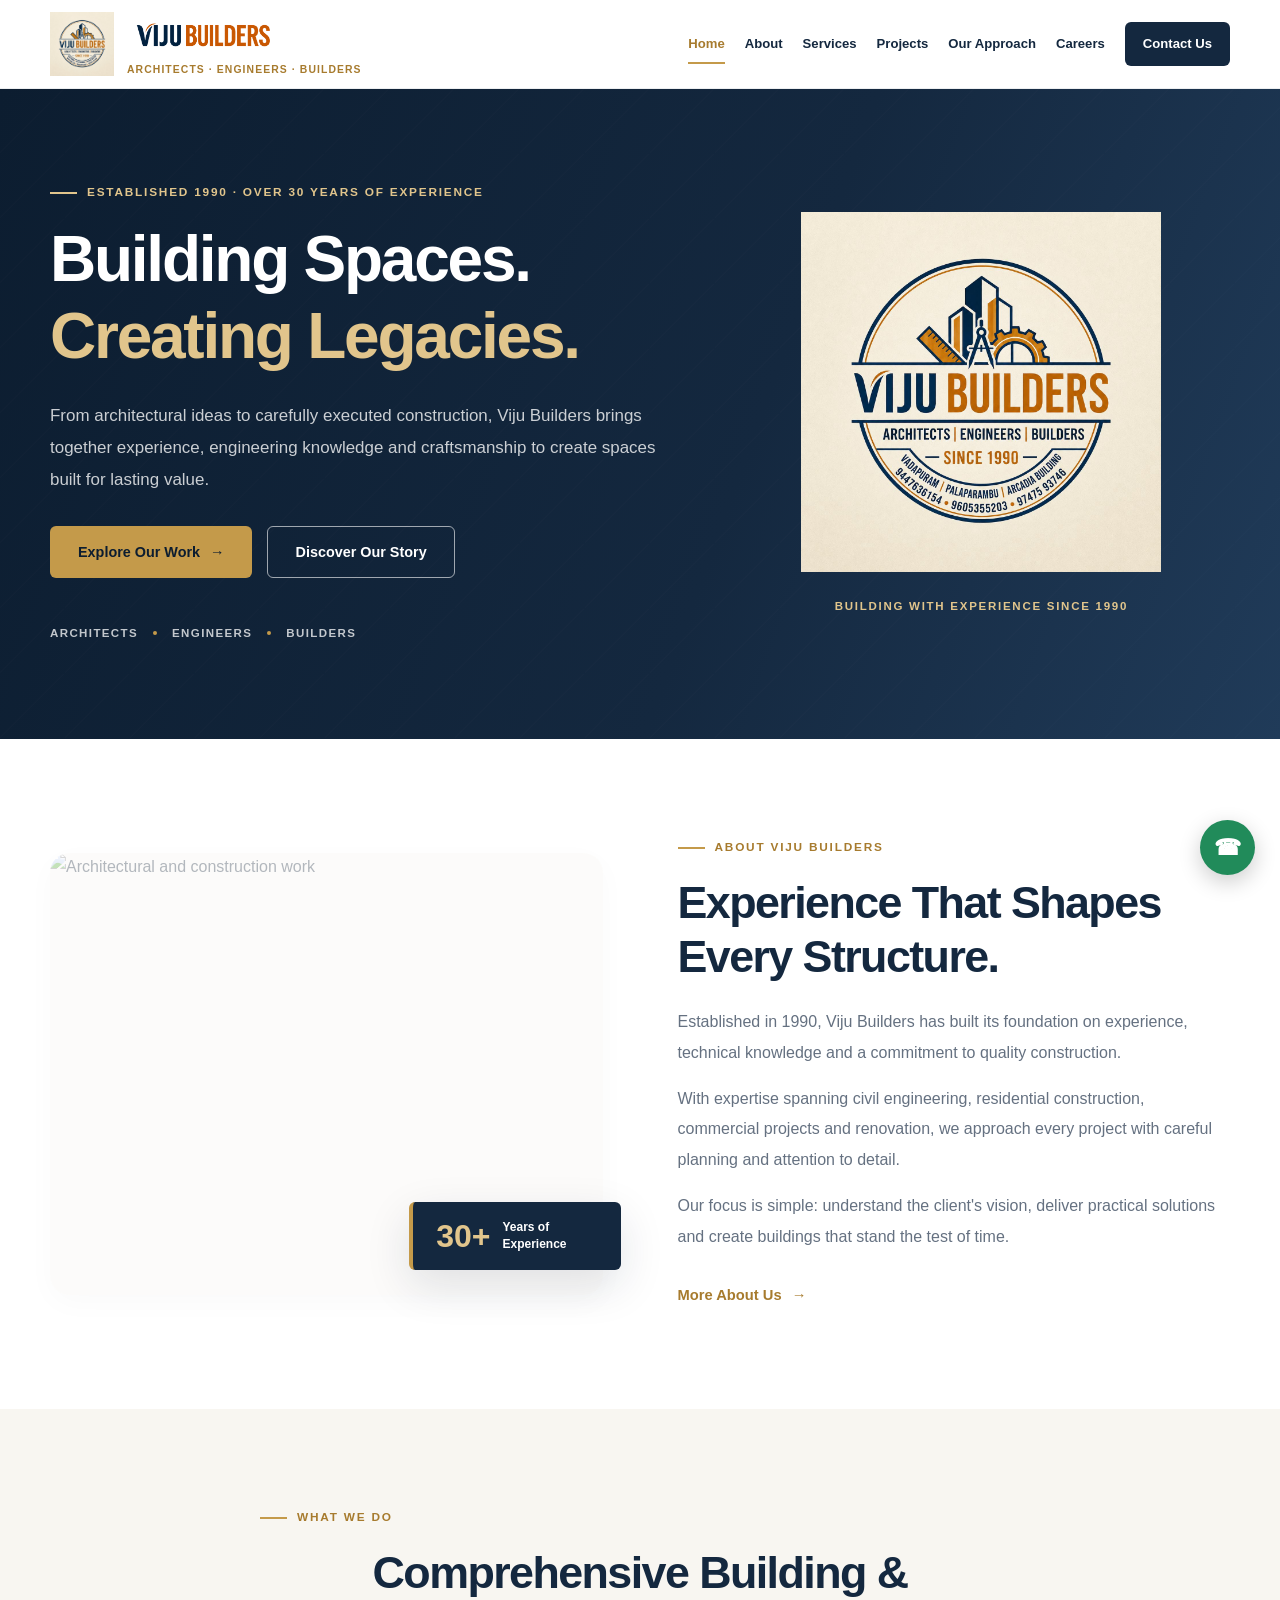
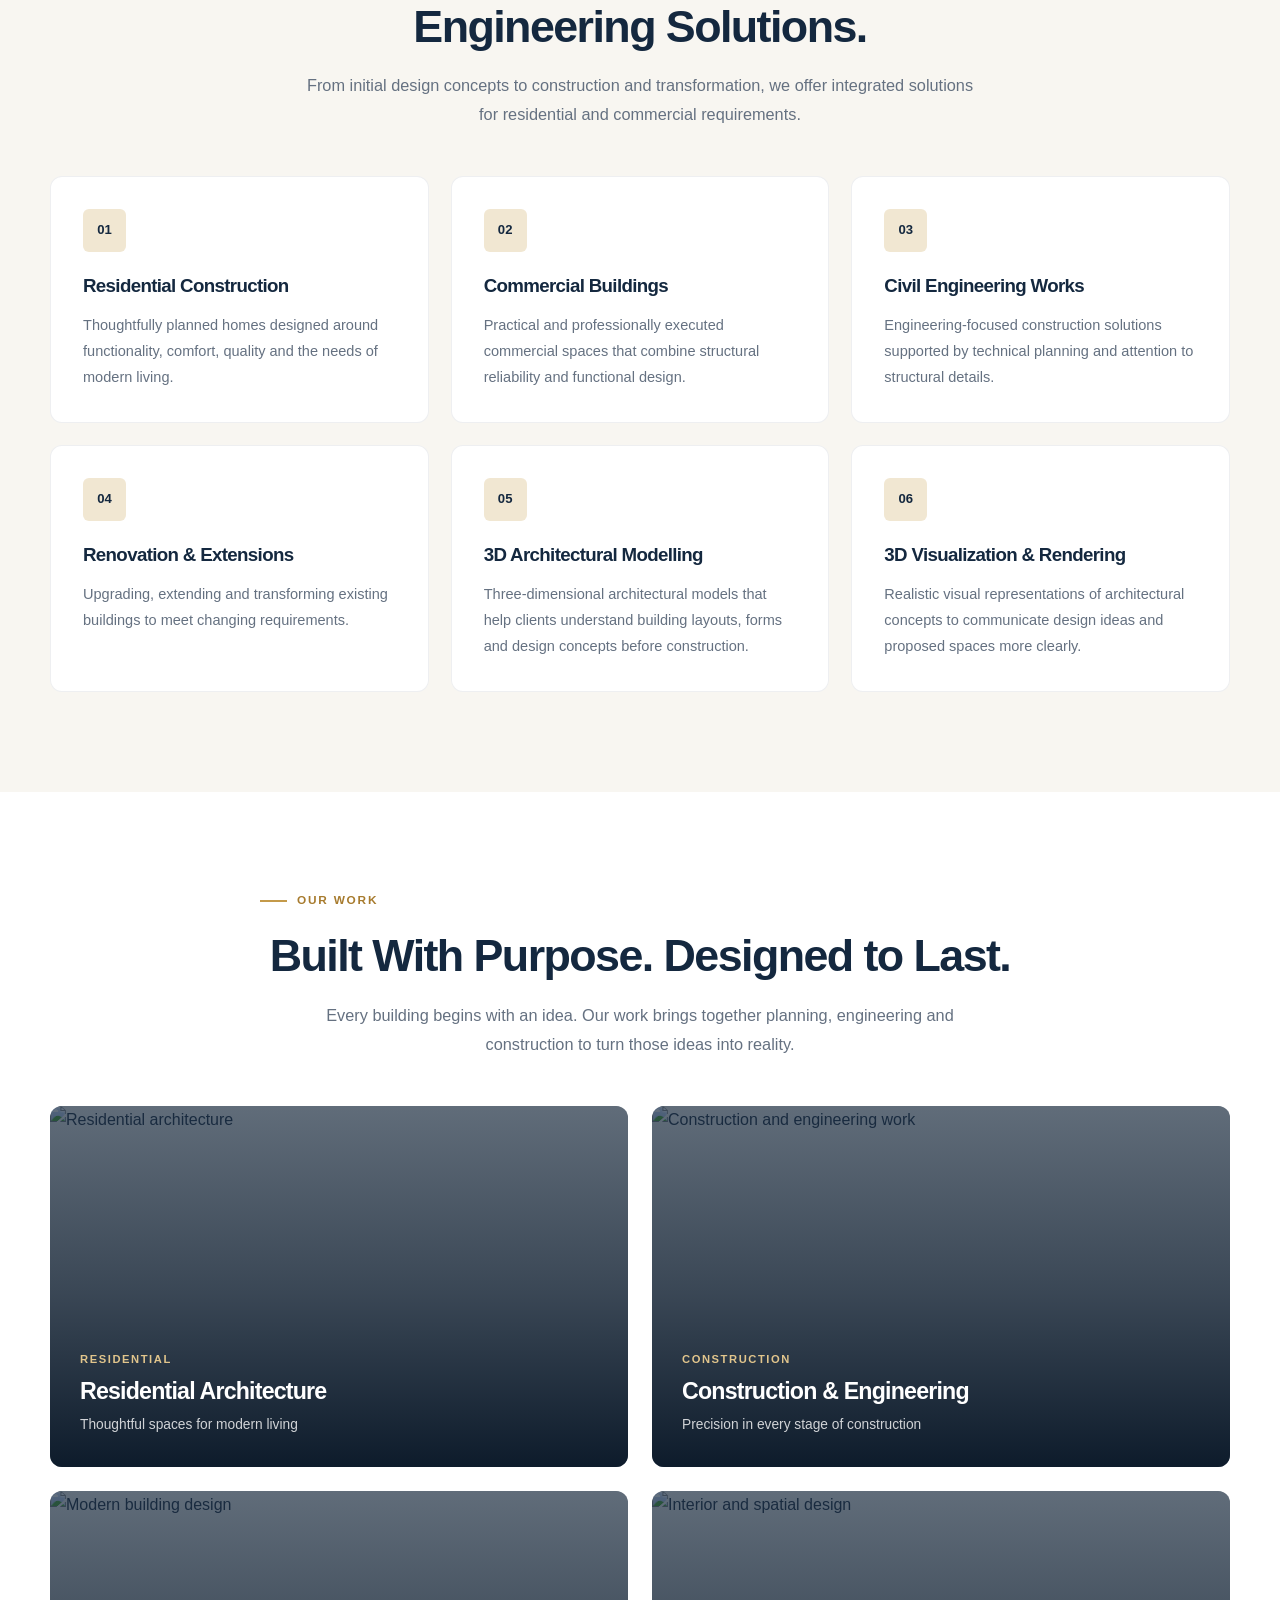
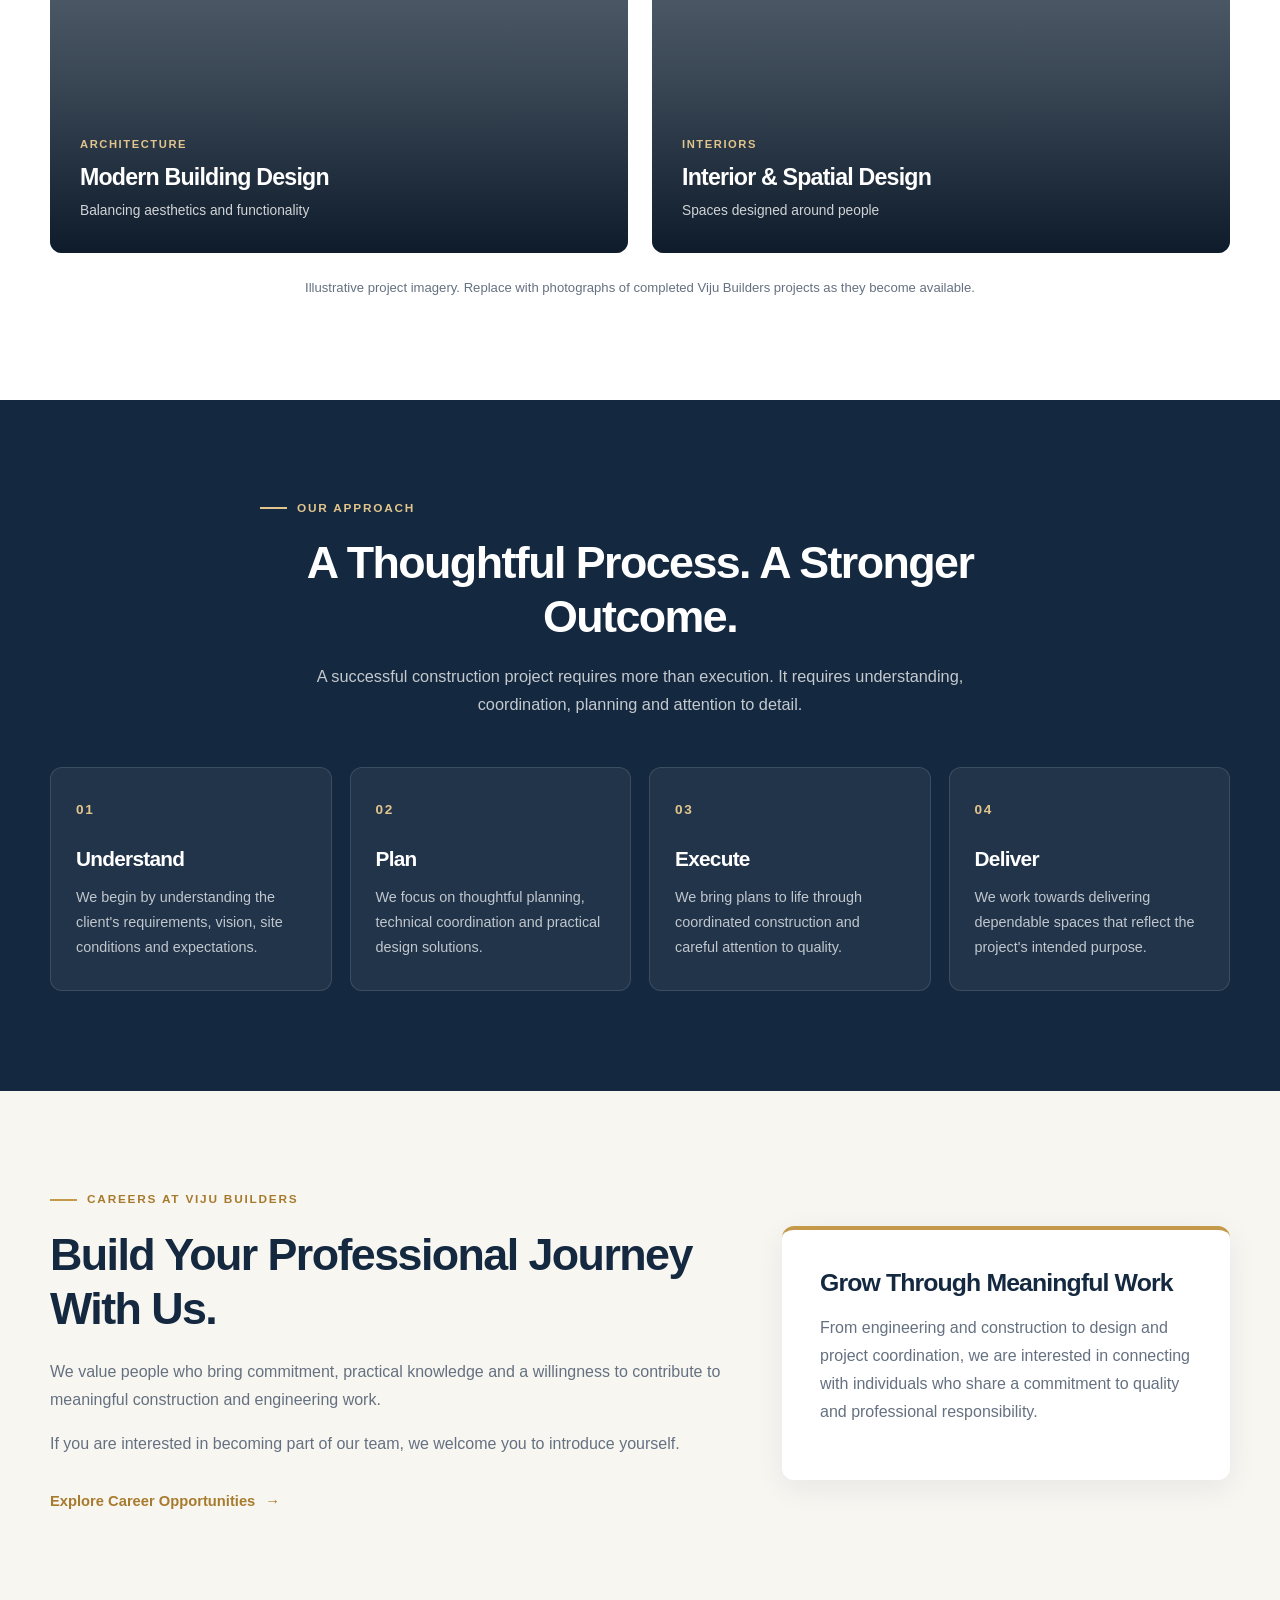
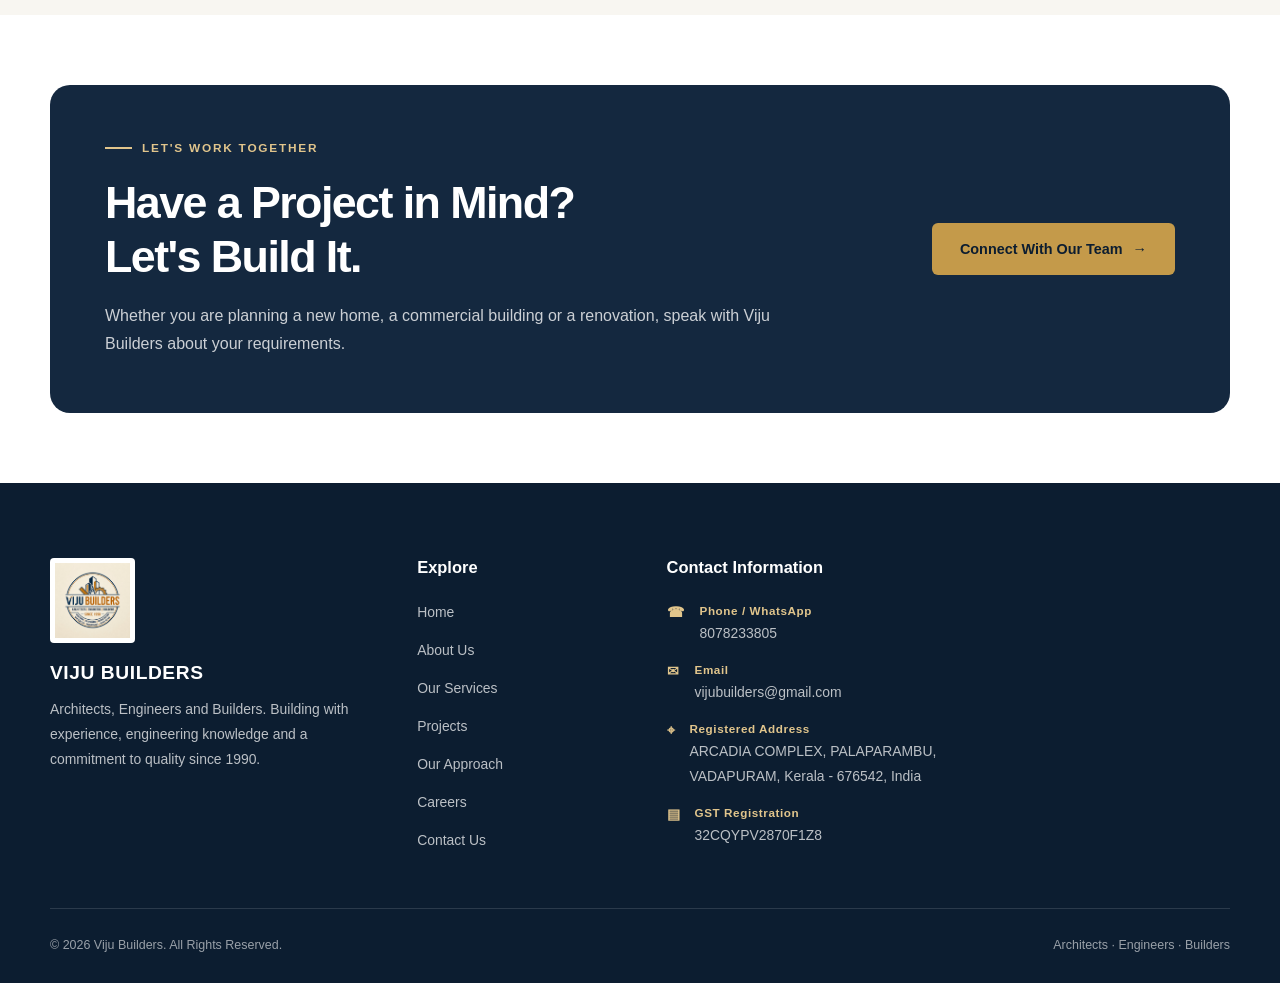
==== commit 1c9ca668: "Update index.html" ====
--- a/index.html
+++ b/index.html
@@ -7,9 +7,7 @@
     <meta name="viewport" content="width=device-width, initial-scale=1.0">
 
     <title>Viju Builders | Architects, Engineers & Builders</title>
-
     <meta name="description" content="Viju Builders, established in 1990. Residential construction, commercial buildings, civil engineering, renovation and 3D architectural modelling in Kerala.">
-
     <meta name="theme-color" content="#14283f">
 
     <link rel="icon" href="assets/viju-builders-logo.jpeg" type="image/jpeg">
@@ -22,8 +20,15 @@
 
     <style>
         /* =========================================
-           HOMEPAGE HEADER WORDMARK
+           HOMEPAGE HEADER - LOGO + WORDMARK
         ========================================= */
+
+        .site-header {
+            position: sticky;
+            top: 0;
+            z-index: 1000;
+            background: #ffffff;
+        }
 
         .site-header .header-inner {
             width: min(1180px, calc(100% - 48px));
@@ -35,45 +40,86 @@
             display: flex;
             align-items: center;
             justify-content: space-between;
-            gap: 24px;
+            gap: 25px;
         }
 
         .site-header .brand {
             display: flex;
             align-items: center;
+            gap: 13px;
             flex: 0 0 auto;
             width: auto;
-            max-width: 390px;
+            max-width: 430px;
+            min-width: 0;
+        }
+
+        /* Original circular logo */
+
+        .site-header .brand-icon {
+            display: block;
+            width: 62px;
+            height: 62px;
+            min-width: 62px;
+            max-width: 62px;
+            object-fit: contain;
+            flex: 0 0 62px;
+        }
+
+        /* Larger wordmark */
+
+        .site-header .brand-identity {
+            display: flex;
+            flex-direction: column;
+            justify-content: center;
+            align-items: flex-start;
+            gap: 2px;
             min-width: 0;
         }
 
         .site-header .brand-wordmark {
             display: block;
-            width: 250px;
-            height: 64px;
+            width: 290px;
+            height: 51px;
             max-width: 100%;
             object-fit: contain;
             object-position: left center;
         }
+
+        /* Retained tagline */
+
+        .site-header .brand-tagline {
+            display: block;
+            color: #a77b2e;
+            font-size: 0.65rem;
+            font-weight: 800;
+            letter-spacing: 0.105em;
+            line-height: 1.4;
+            white-space: nowrap;
+        }
+
+        /* Navigation */
 
         .site-header .main-nav {
             display: flex;
             align-items: center;
             justify-content: flex-end;
-            gap: 22px;
+            gap: 20px;
+            flex: 0 1 auto;
+        }
+
+        .site-header .main-nav a {
+            white-space: nowrap;
+            font-size: 0.82rem;
         }
 
         .site-header .menu-toggle {
             display: none;
         }
 
-        /* Homepage hero */
-
-        .home-hero {
-            min-height: 620px;
-        }
+        /* Hero logo */
 
         .hero-brand img {
+            display: block;
             width: 100%;
             max-width: 360px;
             max-height: 360px;
@@ -81,16 +127,38 @@
             object-fit: contain;
         }
 
-        /* Responsive header */
-
-        @media (max-width: 1050px) {
+        /* =========================================
+           RESPONSIVE HEADER
+        ========================================= */
+
+        @media (max-width: 1100px) {
+            .site-header .header-inner {
+                gap: 15px;
+            }
+
+            .site-header .brand {
+                gap: 9px;
+            }
+
+            .site-header .brand-icon {
+                width: 54px;
+                height: 54px;
+                min-width: 54px;
+                max-width: 54px;
+                flex-basis: 54px;
+            }
+
             .site-header .brand-wordmark {
-                width: 210px;
-                height: 58px;
+                width: 235px;
+                height: 45px;
+            }
+
+            .site-header .brand-tagline {
+                font-size: 0.55rem;
             }
 
             .site-header .main-nav {
-                gap: 13px;
+                gap: 12px;
             }
 
             .site-header .main-nav a {
@@ -100,19 +168,49 @@
 
         @media (max-width: 800px) {
             .site-header .header-inner {
-                width: calc(100% - 36px);
-                height: 72px;
-                min-height: 72px;
-                max-height: 72px;
+                width: calc(100% - 32px);
+                height: 76px;
+                min-height: 76px;
+                max-height: 76px;
+            }
+
+            .site-header .brand-icon {
+                width: 51px;
+                height: 51px;
+                min-width: 51px;
+                max-width: 51px;
+                flex-basis: 51px;
             }
 
             .site-header .brand-wordmark {
-                width: 195px;
-                height: 50px;
+                width: 215px;
+                height: 41px;
+            }
+
+            .site-header .brand-tagline {
+                font-size: 0.51rem;
             }
 
             .site-header .menu-toggle {
                 display: flex;
+                flex: 0 0 42px;
+                width: 42px;
+                height: 42px;
+                align-items: center;
+                justify-content: center;
+                flex-direction: column;
+                gap: 5px;
+                border: 1px solid #e5e8ec;
+                border-radius: 6px;
+                background: #ffffff;
+                cursor: pointer;
+            }
+
+            .site-header .menu-toggle span {
+                display: block;
+                width: 19px;
+                height: 2px;
+                background: #14283f;
             }
 
             .site-header .main-nav {
@@ -120,12 +218,10 @@
                 top: 100%;
                 left: 0;
                 right: 0;
-
                 display: none;
                 flex-direction: column;
                 align-items: stretch;
                 gap: 0;
-
                 padding: 12px 24px 22px;
                 background: #ffffff;
                 border-top: 1px solid #e5e8ec;
@@ -140,6 +236,7 @@
                 display: block;
                 padding: 13px 0;
                 font-size: 0.9rem;
+                white-space: normal;
                 border-bottom: 1px solid #e5e8ec;
             }
 
@@ -151,10 +248,38 @@
             }
         }
 
-        @media (max-width: 400px) {
+        @media (max-width: 430px) {
+            .site-header .brand {
+                gap: 7px;
+            }
+
+            .site-header .brand-icon {
+                width: 45px;
+                height: 45px;
+                min-width: 45px;
+                max-width: 45px;
+                flex-basis: 45px;
+            }
+
             .site-header .brand-wordmark {
-                width: 165px;
-                height: 46px;
+                width: 180px;
+                height: 35px;
+            }
+
+            .site-header .brand-tagline {
+                font-size: 0.44rem;
+                letter-spacing: 0.07em;
+            }
+        }
+
+        @media (max-width: 350px) {
+            .site-header .brand-wordmark {
+                width: 150px;
+                height: 31px;
+            }
+
+            .site-header .brand-tagline {
+                font-size: 0.39rem;
             }
         }
     </style>
@@ -163,12 +288,9 @@
     <script src="assets/js/main.js" defer></script>
 </head>
 
-
 <body>
 
-    <!-- =========================================
-         HEADER
-    ========================================= -->
+    <!-- HEADER -->
 
     <header class="site-header">
 
@@ -177,13 +299,26 @@
             <a href="index.html" class="brand" aria-label="Viju Builders Home">
 
                 <img
-                    src="assets/viju-builders-wordmark.png"
-                    alt="Viju Builders"
-                    class="brand-wordmark"
+                    src="assets/viju-builders-logo.jpeg"
+                    alt="Viju Builders circular logo"
+                    class="brand-icon"
                 >
 
+                <span class="brand-identity">
+
+                    <img
+                        src="assets/viju-builders-wordmark.png"
+                        alt="VIJU BUILDERS"
+                        class="brand-wordmark"
+                    >
+
+                    <span class="brand-tagline">
+                        ARCHITECTS · ENGINEERS · BUILDERS
+                    </span>
+
+                </span>
+
             </a>
-
 
             <button
                 class="menu-toggle"
@@ -197,9 +332,7 @@
                 <span></span>
             </button>
 
-
             <nav class="main-nav" id="main-navigation">
-
                 <a href="index.html" class="active">Home</a>
                 <a href="about.html">About</a>
                 <a href="#services">Services</a>
@@ -207,7 +340,6 @@
                 <a href="#approach">Our Approach</a>
                 <a href="careers.html">Careers</a>
                 <a href="contact.html" class="nav-contact">Contact Us</a>
-
             </nav>
 
         </div>
@@ -217,9 +349,7 @@
 
     <main>
 
-        <!-- =========================================
-             HERO SECTION
-        ========================================= -->
+        <!-- HERO -->
 
         <section class="home-hero">
 
@@ -268,7 +398,6 @@
 
                 </div>
 
-
                 <div class="hero-brand reveal-right">
 
                     <img
@@ -285,9 +414,7 @@
         </section>
 
 
-        <!-- =========================================
-             ABOUT INTRODUCTION
-        ========================================= -->
+        <!-- ABOUT INTRODUCTION -->
 
         <section class="intro-section section-space">
 
@@ -309,7 +436,6 @@
 
                 </div>
 
-
                 <div class="intro-copy reveal-right">
 
                     <div class="eyebrow">
@@ -349,9 +475,7 @@
         </section>
 
 
-        <!-- =========================================
-             SERVICES
-        ========================================= -->
+        <!-- SERVICES -->
 
         <section class="services-section section-space" id="services">
 
@@ -374,7 +498,6 @@
 
                 </div>
 
-
                 <div class="services-grid">
 
                     <article class="service-card reveal">
@@ -387,7 +510,6 @@
                         </p>
                     </article>
 
-
                     <article class="service-card reveal reveal-delay-1">
                         <div class="service-symbol">02</div>
                         <h3>Commercial Buildings</h3>
@@ -398,7 +520,6 @@
                         </p>
                     </article>
 
-
                     <article class="service-card reveal reveal-delay-2">
                         <div class="service-symbol">03</div>
                         <h3>Civil Engineering Works</h3>
@@ -409,7 +530,6 @@
                         </p>
                     </article>
 
-
                     <article class="service-card reveal">
                         <div class="service-symbol">04</div>
                         <h3>Renovation & Extensions</h3>
@@ -419,7 +539,6 @@
                         </p>
                     </article>
 
-
                     <article class="service-card reveal reveal-delay-1">
                         <div class="service-symbol">05</div>
                         <h3>3D Architectural Modelling</h3>
@@ -430,7 +549,6 @@
                         </p>
                     </article>
 
-
                     <article class="service-card reveal reveal-delay-2">
                         <div class="service-symbol">06</div>
                         <h3>3D Visualization & Rendering</h3>
@@ -448,9 +566,7 @@
         </section>
 
 
-        <!-- =========================================
-             PROJECTS
-        ========================================= -->
+        <!-- PROJECTS -->
 
         <section class="projects-section section-space" id="projects">
 
@@ -472,7 +588,6 @@
                     </p>
 
                 </div>
-
 
                 <div class="projects-grid">
 
@@ -493,7 +608,6 @@
 
                     </article>
 
-
                     <article class="project-card reveal reveal-delay-1">
 
                         <img
@@ -511,7 +625,6 @@
 
                     </article>
 
-
                     <article class="project-card reveal">
 
                         <img
@@ -529,7 +642,6 @@
 
                     </article>
 
-
                     <article class="project-card reveal reveal-delay-1">
 
                         <img
@@ -549,7 +661,6 @@
 
                 </div>
 
-
                 <p class="projects-note">
                     Illustrative project imagery. Replace with photographs
                     of completed Viju Builders projects as they become available.
@@ -560,9 +671,7 @@
         </section>
 
 
-        <!-- =========================================
-             OUR APPROACH
-        ========================================= -->
+        <!-- OUR APPROACH -->
 
         <section class="approach-section section-space" id="approach">
 
@@ -585,7 +694,6 @@
 
                 </div>
 
-
                 <div class="approach-grid">
 
                     <article class="approach-card reveal">
@@ -598,7 +706,6 @@
                         </p>
                     </article>
 
-
                     <article class="approach-card reveal reveal-delay-1">
                         <span class="approach-number">02</span>
                         <h3>Plan</h3>
@@ -608,7 +715,6 @@
                         </p>
                     </article>
 
-
                     <article class="approach-card reveal reveal-delay-2">
                         <span class="approach-number">03</span>
                         <h3>Execute</h3>
@@ -618,7 +724,6 @@
                         </p>
                     </article>
 
-
                     <article class="approach-card reveal reveal-delay-3">
                         <span class="approach-number">04</span>
                         <h3>Deliver</h3>
@@ -635,9 +740,7 @@
         </section>
 
 
-        <!-- =========================================
-             CAREERS
-        ========================================= -->
+        <!-- CAREERS -->
 
         <section class="page-content alt">
 
@@ -668,7 +771,6 @@
                     </a>
 
                 </div>
-
 
                 <div class="career-highlight reveal-right">
 
@@ -688,9 +790,7 @@
         </section>
 
 
-        <!-- =========================================
-             CONTACT CALL TO ACTION
-        ========================================= -->
+        <!-- CONTACT CTA -->
 
         <section class="home-cta-section">
 
@@ -718,7 +818,6 @@
 
                     </div>
 
-
                     <a class="button button-gold" href="contact.html">
                         Connect With Our Team <span>→</span>
                     </a>
@@ -732,9 +831,7 @@
     </main>
 
 
-    <!-- =========================================
-         FOOTER
-    ========================================= -->
+    <!-- FOOTER -->
 
     <footer class="site-footer">
 
@@ -795,7 +892,6 @@
 
                     </a>
 
-
                     <a href="mailto:vijubuilders@gmail.com">
 
                         <span class="footer-icon">✉</span>
@@ -806,7 +902,6 @@
                         </span>
 
                     </a>
-
 
                     <div class="footer-detail">
 
@@ -820,7 +915,6 @@
 
                     </div>
 
-
                     <div class="footer-detail">
 
                         <span class="footer-icon">▤</span>
@@ -855,9 +949,7 @@
     </footer>
 
 
-    <!-- =========================================
-         FLOATING WHATSAPP
-    ========================================= -->
+    <!-- FLOATING WHATSAPP -->
 
     <a
         class="floating-whatsapp"
@@ -872,912 +964,3 @@
 
 </body>
 </html>
-
-<!DOCTYPE html>
-<html lang="en">
-
-<head>
-    <meta charset="UTF-8">
-    <meta name="viewport" content="width=device-width, initial-scale=1.0">
-
-    <title>Viju Builders | Architects, Engineers & Builders</title>
-
-    <meta name="description" content="Viju Builders, established in 1990. Residential construction, commercial buildings, civil engineering, renovation and 3D architectural modelling in Kerala.">
-
-    <meta name="theme-color" content="#101e30">
-
-    <link rel="icon" href="assets/viju-builders-logo.jpeg" type="image/jpeg">
-
-    <link rel="preconnect" href="https://fonts.googleapis.com">
-    <link rel="preconnect" href="https://fonts.gstatic.com" crossorigin>
-    <link href="https://fonts.googleapis.com/css2?family=Inter:wght@400;500;600;700;800&display=swap" rel="stylesheet">
-
-    <link rel="stylesheet" href="assets/css/style.css">
-
-    <!-- Header sizing correction: intentionally placed after the stylesheet -->
-    <style>
-        .site-header {
-            position: sticky !important;
-            top: 0;
-            z-index: 1000;
-            width: 100%;
-            height: auto !important;
-            min-height: 0 !important;
-            background: #fff;
-        }
-
-        .site-header .header-inner {
-            width: min(1180px, calc(100% - 48px));
-            height: 88px !important;
-            min-height: 88px !important;
-            max-height: 88px !important;
-            margin: 0 auto;
-            display: flex !important;
-            flex-direction: row !important;
-            align-items: center !important;
-            justify-content: space-between !important;
-            gap: 24px;
-        }
-
-        .site-header .brand {
-            display: flex !important;
-            flex-direction: row !important;
-            align-items: center !important;
-            gap: 12px;
-            flex: 0 0 auto !important;
-            width: auto !important;
-            max-width: 290px;
-            min-width: 0;
-        }
-
-        .site-header .brand > img {
-            display: block !important;
-            width: 64px !important;
-            height: 64px !important;
-            min-width: 64px !important;
-            min-height: 64px !important;
-            max-width: 64px !important;
-            max-height: 64px !important;
-            flex: 0 0 64px !important;
-            object-fit: contain !important;
-        }
-
-        .site-header .brand-copy {
-            display: flex !important;
-            flex-direction: column !important;
-            align-items: flex-start;
-            justify-content: center;
-            white-space: nowrap;
-            line-height: 1.35;
-        }
-
-        .site-header .brand-copy strong {
-            color: #14283f;
-            font-size: 0.95rem;
-            font-weight: 800;
-        }
-
-        .site-header .brand-copy small {
-            color: #a77b2e;
-            font-size: 0.56rem;
-            font-weight: 700;
-            letter-spacing: 0.07em;
-        }
-
-        .site-header .main-nav {
-            display: flex !important;
-            flex-direction: row !important;
-            align-items: center !important;
-            justify-content: flex-end;
-            gap: 22px;
-            min-width: 0;
-        }
-
-        .site-header .main-nav a {
-            white-space: nowrap;
-            font-size: 0.82rem;
-        }
-
-        .site-header .menu-toggle {
-            display: none;
-            flex: 0 0 42px;
-        }
-
-        .hero-brand img {
-            display: block;
-            width: 100%;
-            max-width: 390px;
-            max-height: 390px;
-            height: auto;
-            object-fit: contain;
-        }
-
-        @media (max-width: 1050px) {
-            .site-header .main-nav {
-                gap: 13px;
-            }
-
-            .site-header .main-nav a {
-                font-size: 0.73rem;
-            }
-        }
-
-        @media (max-width: 800px) {
-            .site-header .header-inner {
-                width: calc(100% - 36px);
-                height: 72px !important;
-                min-height: 72px !important;
-                max-height: 72px !important;
-            }
-
-            .site-header .brand > img {
-                width: 50px !important;
-                height: 50px !important;
-                min-width: 50px !important;
-                min-height: 50px !important;
-                max-width: 50px !important;
-                max-height: 50px !important;
-                flex-basis: 50px !important;
-            }
-
-            .site-header .menu-toggle {
-                display: flex !important;
-            }
-
-            .site-header .main-nav {
-                position: absolute !important;
-                top: 100% !important;
-                left: 0;
-                right: 0;
-                display: none !important;
-                flex-direction: column !important;
-                align-items: stretch !important;
-                gap: 0;
-                padding: 12px 24px 22px;
-                background: #fff;
-                border-top: 1px solid #e5e8ec;
-                box-shadow: 0 12px 20px rgba(15, 35, 55, 0.08);
-            }
-
-            .site-header .main-nav.open {
-                display: flex !important;
-            }
-
-            .site-header .main-nav a {
-                display: block;
-                padding: 13px 0;
-                font-size: 0.9rem;
-                white-space: normal;
-                border-bottom: 1px solid #e5e8ec;
-            }
-
-            .site-header .main-nav .nav-contact {
-                margin-top: 12px;
-                padding: 12px 18px;
-                text-align: center;
-                border: none;
-            }
-        }
-
-        @media (max-width: 420px) {
-            .site-header .header-inner {
-                width: calc(100% - 28px);
-            }
-
-            .site-header .brand {
-                gap: 8px;
-            }
-
-            .site-header .brand-copy strong {
-                font-size: 0.82rem;
-            }
-
-            .site-header .brand-copy small {
-                font-size: 0.45rem;
-            }
-        }
-    </style>
-
-    <script src="assets/js/config.js"></script>
-    <script src="assets/js/main.js" defer></script>
-</head>
-
-
-<body>
-
-    <!-- ================= HEADER ================= -->
-
-    <header class="site-header">
-
-        <div class="container header-inner">
-
-            <a href="index.html" class="brand" aria-label="Viju Builders Home">
-
-                <img
-                    src="assets/viju-builders-logo.jpeg"
-                    alt="Viju Builders logo"
-                >
-
-                <span class="brand-copy">
-                    <strong>VIJU BUILDERS</strong>
-                    <small>ARCHITECTS · ENGINEERS · BUILDERS</small>
-                </span>
-
-            </a>
-
-
-            <button
-                class="menu-toggle"
-                type="button"
-                aria-label="Toggle navigation"
-                aria-expanded="false"
-                aria-controls="main-navigation"
-            >
-                <span></span>
-                <span></span>
-                <span></span>
-            </button>
-
-
-            <nav class="main-nav" id="main-navigation">
-
-                <a href="index.html" class="active">Home</a>
-                <a href="about.html">About</a>
-                <a href="#services">Services</a>
-                <a href="#projects">Projects</a>
-                <a href="#approach">Our Approach</a>
-                <a href="careers.html">Careers</a>
-                <a href="contact.html" class="nav-contact">Contact Us</a>
-
-            </nav>
-
-        </div>
-
-    </header>
-
-
-    <main>
-
-        <!-- ================= HERO ================= -->
-
-        <section class="home-hero">
-
-            <div class="hero-pattern"></div>
-
-            <div class="container hero-layout">
-
-                <div class="hero-copy reveal-left">
-
-                    <div class="eyebrow eyebrow-light">
-                        <span></span>
-                        ESTABLISHED 1990 · OVER 30 YEARS OF EXPERIENCE
-                    </div>
-
-                    <h1>
-                        Building Spaces.<br>
-                        <span>Creating Legacies.</span>
-                    </h1>
-
-                    <p class="hero-description">
-                        From architectural ideas to carefully executed
-                        construction, Viju Builders brings together experience,
-                        engineering knowledge and craftsmanship to create
-                        spaces built for lasting value.
-                    </p>
-
-                    <div class="hero-actions">
-
-                        <a href="#projects" class="button button-gold">
-                            Explore Our Work <span>→</span>
-                        </a>
-
-                        <a href="about.html" class="button button-outline-light">
-                            Discover Our Story
-                        </a>
-
-                    </div>
-
-                    <div class="hero-trust">
-                        <span>ARCHITECTS</span>
-                        <span class="trust-divider"></span>
-                        <span>ENGINEERS</span>
-                        <span class="trust-divider"></span>
-                        <span>BUILDERS</span>
-                    </div>
-
-                </div>
-
-
-                <div class="hero-brand reveal-right">
-
-                    <img
-                        src="assets/viju-builders-logo.jpeg"
-                        alt="Official Viju Builders company emblem"
-                    >
-
-                    <p>BUILDING WITH EXPERIENCE SINCE 1990</p>
-
-                </div>
-
-            </div>
-
-        </section>
-
-
-        <!-- ================= INTRODUCTION ================= -->
-
-        <section class="intro-section section-space">
-
-            <div class="container intro-grid">
-
-                <div class="intro-image reveal-left">
-
-                    <img
-                        data-photo="photo2"
-                        src="assets/viju-builders-logo.jpeg"
-                        alt="Architectural and construction work"
-                        loading="lazy"
-                    >
-
-                    <div class="image-label">
-                        <strong>30+</strong>
-                        <span>Years of Experience</span>
-                    </div>
-
-                </div>
-
-
-                <div class="intro-copy reveal-right">
-
-                    <div class="eyebrow">
-                        <span></span>
-                        ABOUT VIJU BUILDERS
-                    </div>
-
-                    <h2>Experience That Shapes Every Structure.</h2>
-
-                    <p>
-                        Established in 1990, Viju Builders has built its
-                        foundation on experience, technical knowledge and
-                        a commitment to quality construction.
-                    </p>
-
-                    <p>
-                        With expertise spanning civil engineering, residential
-                        construction, commercial projects and renovation,
-                        we approach every project with careful planning
-                        and attention to detail.
-                    </p>
-
-                    <p>
-                        Our focus is simple: understand the client's vision,
-                        deliver practical solutions and create buildings
-                        that stand the test of time.
-                    </p>
-
-                    <a href="about.html" class="text-link">
-                        More About Us <span>→</span>
-                    </a>
-
-                </div>
-
-            </div>
-
-        </section>
-
-
-        <!-- ================= SERVICES ================= -->
-
-        <section class="services-section section-space" id="services">
-
-            <div class="container">
-
-                <div class="section-heading reveal">
-
-                    <div class="eyebrow">
-                        <span></span>
-                        WHAT WE DO
-                    </div>
-
-                    <h2>Comprehensive Building & Engineering Solutions.</h2>
-
-                    <p>
-                        From initial design concepts to construction and
-                        transformation, we offer integrated solutions
-                        for residential and commercial requirements.
-                    </p>
-
-                </div>
-
-
-                <div class="services-grid">
-
-                    <article class="service-card reveal">
-                        <div class="service-symbol">01</div>
-                        <h3>Residential Construction</h3>
-                        <p>
-                            Thoughtfully planned homes designed around
-                            functionality, comfort, quality and the needs
-                            of modern living.
-                        </p>
-                    </article>
-
-
-                    <article class="service-card reveal reveal-delay-1">
-                        <div class="service-symbol">02</div>
-                        <h3>Commercial Buildings</h3>
-                        <p>
-                            Practical and professionally executed commercial
-                            spaces that combine structural reliability
-                            and functional design.
-                        </p>
-                    </article>
-
-
-                    <article class="service-card reveal reveal-delay-2">
-                        <div class="service-symbol">03</div>
-                        <h3>Civil Engineering Works</h3>
-                        <p>
-                            Engineering-focused construction solutions
-                            supported by technical planning and attention
-                            to structural details.
-                        </p>
-                    </article>
-
-
-                    <article class="service-card reveal">
-                        <div class="service-symbol">04</div>
-                        <h3>Renovation & Extensions</h3>
-                        <p>
-                            Upgrading, extending and transforming existing
-                            buildings to meet changing requirements.
-                        </p>
-                    </article>
-
-
-                    <article class="service-card reveal reveal-delay-1">
-                        <div class="service-symbol">05</div>
-                        <h3>3D Architectural Modelling</h3>
-                        <p>
-                            Three-dimensional architectural models that
-                            help clients understand building layouts,
-                            forms and design concepts before construction.
-                        </p>
-                    </article>
-
-
-                    <article class="service-card reveal reveal-delay-2">
-                        <div class="service-symbol">06</div>
-                        <h3>3D Visualization & Rendering</h3>
-                        <p>
-                            Realistic visual representations of architectural
-                            concepts to communicate design ideas and
-                            proposed spaces more clearly.
-                        </p>
-                    </article>
-
-                </div>
-
-            </div>
-
-        </section>
-
-
-        <!-- ================= PROJECTS ================= -->
-
-        <section class="projects-section section-space" id="projects">
-
-            <div class="container">
-
-                <div class="section-heading reveal">
-
-                    <div class="eyebrow">
-                        <span></span>
-                        OUR WORK
-                    </div>
-
-                    <h2>Built With Purpose. Designed to Last.</h2>
-
-                    <p>
-                        Every building begins with an idea. Our work brings
-                        together planning, engineering and construction
-                        to turn those ideas into reality.
-                    </p>
-
-                </div>
-
-
-                <div class="projects-grid">
-
-                    <article class="project-card reveal">
-
-                        <img
-                            data-photo="photo2"
-                            src="assets/viju-builders-logo.jpeg"
-                            alt="Residential architecture"
-                            loading="lazy"
-                        >
-
-                        <div class="project-overlay">
-                            <span>RESIDENTIAL</span>
-                            <h3>Residential Architecture</h3>
-                            <p>Thoughtful spaces for modern living</p>
-                        </div>
-
-                    </article>
-
-
-                    <article class="project-card reveal reveal-delay-1">
-
-                        <img
-                            data-photo="photo3"
-                            src="assets/viju-builders-logo.jpeg"
-                            alt="Construction and engineering work"
-                            loading="lazy"
-                        >
-
-                        <div class="project-overlay">
-                            <span>CONSTRUCTION</span>
-                            <h3>Construction & Engineering</h3>
-                            <p>Precision in every stage of construction</p>
-                        </div>
-
-                    </article>
-
-
-                    <article class="project-card reveal">
-
-                        <img
-                            data-photo="photo4"
-                            src="assets/viju-builders-logo.jpeg"
-                            alt="Modern building design"
-                            loading="lazy"
-                        >
-
-                        <div class="project-overlay">
-                            <span>ARCHITECTURE</span>
-                            <h3>Modern Building Design</h3>
-                            <p>Balancing aesthetics and functionality</p>
-                        </div>
-
-                    </article>
-
-
-                    <article class="project-card reveal reveal-delay-1">
-
-                        <img
-                            data-photo="photo1"
-                            src="assets/viju-builders-logo.jpeg"
-                            alt="Interior and spatial design"
-                            loading="lazy"
-                        >
-
-                        <div class="project-overlay">
-                            <span>INTERIORS</span>
-                            <h3>Interior & Spatial Design</h3>
-                            <p>Spaces designed around people</p>
-                        </div>
-
-                    </article>
-
-                </div>
-
-
-                <p class="projects-note">
-                    Illustrative project imagery. Replace with photographs
-                    of completed Viju Builders projects as they become available.
-                </p>
-
-            </div>
-
-        </section>
-
-
-        <!-- ================= APPROACH ================= -->
-
-        <section class="approach-section section-space" id="approach">
-
-            <div class="container">
-
-                <div class="section-heading reveal">
-
-                    <div class="eyebrow eyebrow-light">
-                        <span></span>
-                        OUR APPROACH
-                    </div>
-
-                    <h2>A Thoughtful Process. A Stronger Outcome.</h2>
-
-                    <p>
-                        A successful construction project requires more
-                        than execution. It requires understanding,
-                        coordination, planning and attention to detail.
-                    </p>
-
-                </div>
-
-
-                <div class="approach-grid">
-
-                    <article class="approach-card reveal">
-                        <span class="approach-number">01</span>
-                        <h3>Understand</h3>
-                        <p>
-                            We begin by understanding the client's
-                            requirements, vision, site conditions
-                            and expectations.
-                        </p>
-                    </article>
-
-
-                    <article class="approach-card reveal reveal-delay-1">
-                        <span class="approach-number">02</span>
-                        <h3>Plan</h3>
-                        <p>
-                            We focus on thoughtful planning, technical
-                            coordination and practical design solutions.
-                        </p>
-                    </article>
-
-
-                    <article class="approach-card reveal reveal-delay-2">
-                        <span class="approach-number">03</span>
-                        <h3>Execute</h3>
-                        <p>
-                            We bring plans to life through coordinated
-                            construction and careful attention to quality.
-                        </p>
-                    </article>
-
-
-                    <article class="approach-card reveal reveal-delay-3">
-                        <span class="approach-number">04</span>
-                        <h3>Deliver</h3>
-                        <p>
-                            We work towards delivering dependable spaces
-                            that reflect the project's intended purpose.
-                        </p>
-                    </article>
-
-                </div>
-
-            </div>
-
-        </section>
-
-
-        <!-- ================= CAREERS INTRODUCTION ================= -->
-
-        <section class="page-content alt">
-
-            <div class="container career-intro">
-
-                <div class="reveal-left">
-
-                    <div class="eyebrow">
-                        <span></span>
-                        CAREERS AT VIJU BUILDERS
-                    </div>
-
-                    <h2>Build Your Professional Journey With Us.</h2>
-
-                    <p>
-                        We value people who bring commitment, practical
-                        knowledge and a willingness to contribute to
-                        meaningful construction and engineering work.
-                    </p>
-
-                    <p>
-                        If you are interested in becoming part of our team,
-                        we welcome you to introduce yourself.
-                    </p>
-
-                    <a href="careers.html" class="text-link">
-                        Explore Career Opportunities <span>→</span>
-                    </a>
-
-                </div>
-
-
-                <div class="career-highlight reveal-right">
-
-                    <h3>Grow Through Meaningful Work</h3>
-
-                    <p>
-                        From engineering and construction to design and
-                        project coordination, we are interested in
-                        connecting with individuals who share a commitment
-                        to quality and professional responsibility.
-                    </p>
-
-                </div>
-
-            </div>
-
-        </section>
-
-
-        <!-- ================= CONTACT CTA ================= -->
-
-        <section class="home-cta-section">
-
-            <div class="container">
-
-                <div class="home-cta reveal">
-
-                    <div>
-
-                        <div class="eyebrow eyebrow-light">
-                            <span></span>
-                            LET'S WORK TOGETHER
-                        </div>
-
-                        <h2>
-                            Have a Project in Mind?<br>
-                            Let's Build It.
-                        </h2>
-
-                        <p>
-                            Whether you are planning a new home, a commercial
-                            building or a renovation, speak with Viju Builders
-                            about your requirements.
-                        </p>
-
-                    </div>
-
-
-                    <a class="button button-gold" href="contact.html">
-                        Connect With Our Team <span>→</span>
-                    </a>
-
-                </div>
-
-            </div>
-
-        </section>
-
-    </main>
-
-
-    <!-- ================= FOOTER ================= -->
-
-    <footer class="site-footer">
-
-        <div class="container">
-
-            <div class="footer-grid">
-
-                <!-- COMPANY -->
-
-                <div class="footer-brand">
-
-                    <a href="index.html" class="footer-logo">
-                        <img
-                            src="assets/viju-builders-logo.jpeg"
-                            alt="Viju Builders logo"
-                            loading="lazy"
-                        >
-                    </a>
-
-                    <h2>VIJU BUILDERS</h2>
-
-                    <p>
-                        Architects, Engineers and Builders. Building with
-                        experience, engineering knowledge and a commitment
-                        to quality since 1990.
-                    </p>
-
-                </div>
-
-
-                <!-- EXPLORE -->
-
-                <div class="footer-column">
-
-                    <h3>Explore</h3>
-
-                    <a href="index.html">Home</a>
-                    <a href="about.html">About Us</a>
-                    <a href="index.html#services">Our Services</a>
-                    <a href="index.html#projects">Projects</a>
-                    <a href="index.html#approach">Our Approach</a>
-                    <a href="careers.html">Careers</a>
-                    <a href="contact.html">Contact Us</a>
-
-                </div>
-
-
-                <!-- CONTACT INFORMATION -->
-
-                <div class="footer-column footer-contact">
-
-                    <h3>Contact Information</h3>
-
-                    <a href="https://wa.me/918078233805"
-                       target="_blank"
-                       rel="noopener noreferrer">
-
-                        <span class="footer-icon">☎</span>
-
-                        <span>
-                            <small>Phone / WhatsApp</small>
-                            8078233805
-                        </span>
-
-                    </a>
-
-
-                    <a href="mailto:vijubuilders@gmail.com">
-
-                        <span class="footer-icon">✉</span>
-
-                        <span>
-                            <small>Email</small>
-                            vijubuilders@gmail.com
-                        </span>
-
-                    </a>
-
-
-                    <div class="footer-detail">
-
-                        <span class="footer-icon">⌖</span>
-
-                        <span>
-                            <small>Registered Address</small>
-                            ARCADIA COMPLEX, PALAPARAMBU,
-                            VADAPURAM, Kerala - 676542, India
-                        </span>
-
-                    </div>
-
-
-                    <div class="footer-detail">
-
-                        <span class="footer-icon">▤</span>
-
-                        <span>
-                            <small>GST Registration</small>
-                            32CQYPV2870F1Z8
-                        </span>
-
-                    </div>
-
-                </div>
-
-            </div>
-
-
-            <div class="footer-bottom">
-
-                <p>
-                    © <span data-current-year>2026</span>
-                    Viju Builders. All Rights Reserved.
-                </p>
-
-                <p>
-                    Architects · Engineers · Builders
-                </p>
-
-            </div>
-
-        </div>
-
-    </footer>
-
-
-    <!-- ================= FLOATING WHATSAPP ================= -->
-
-    <a
-        class="floating-whatsapp"
-        href="https://wa.me/918078233805"
-        target="_blank"
-        rel="noopener noreferrer"
-        aria-label="Contact Viju Builders on WhatsApp"
-        title="Contact Viju Builders"
-    >
-        ☎
-    </a>
-
-</body>
-</html>
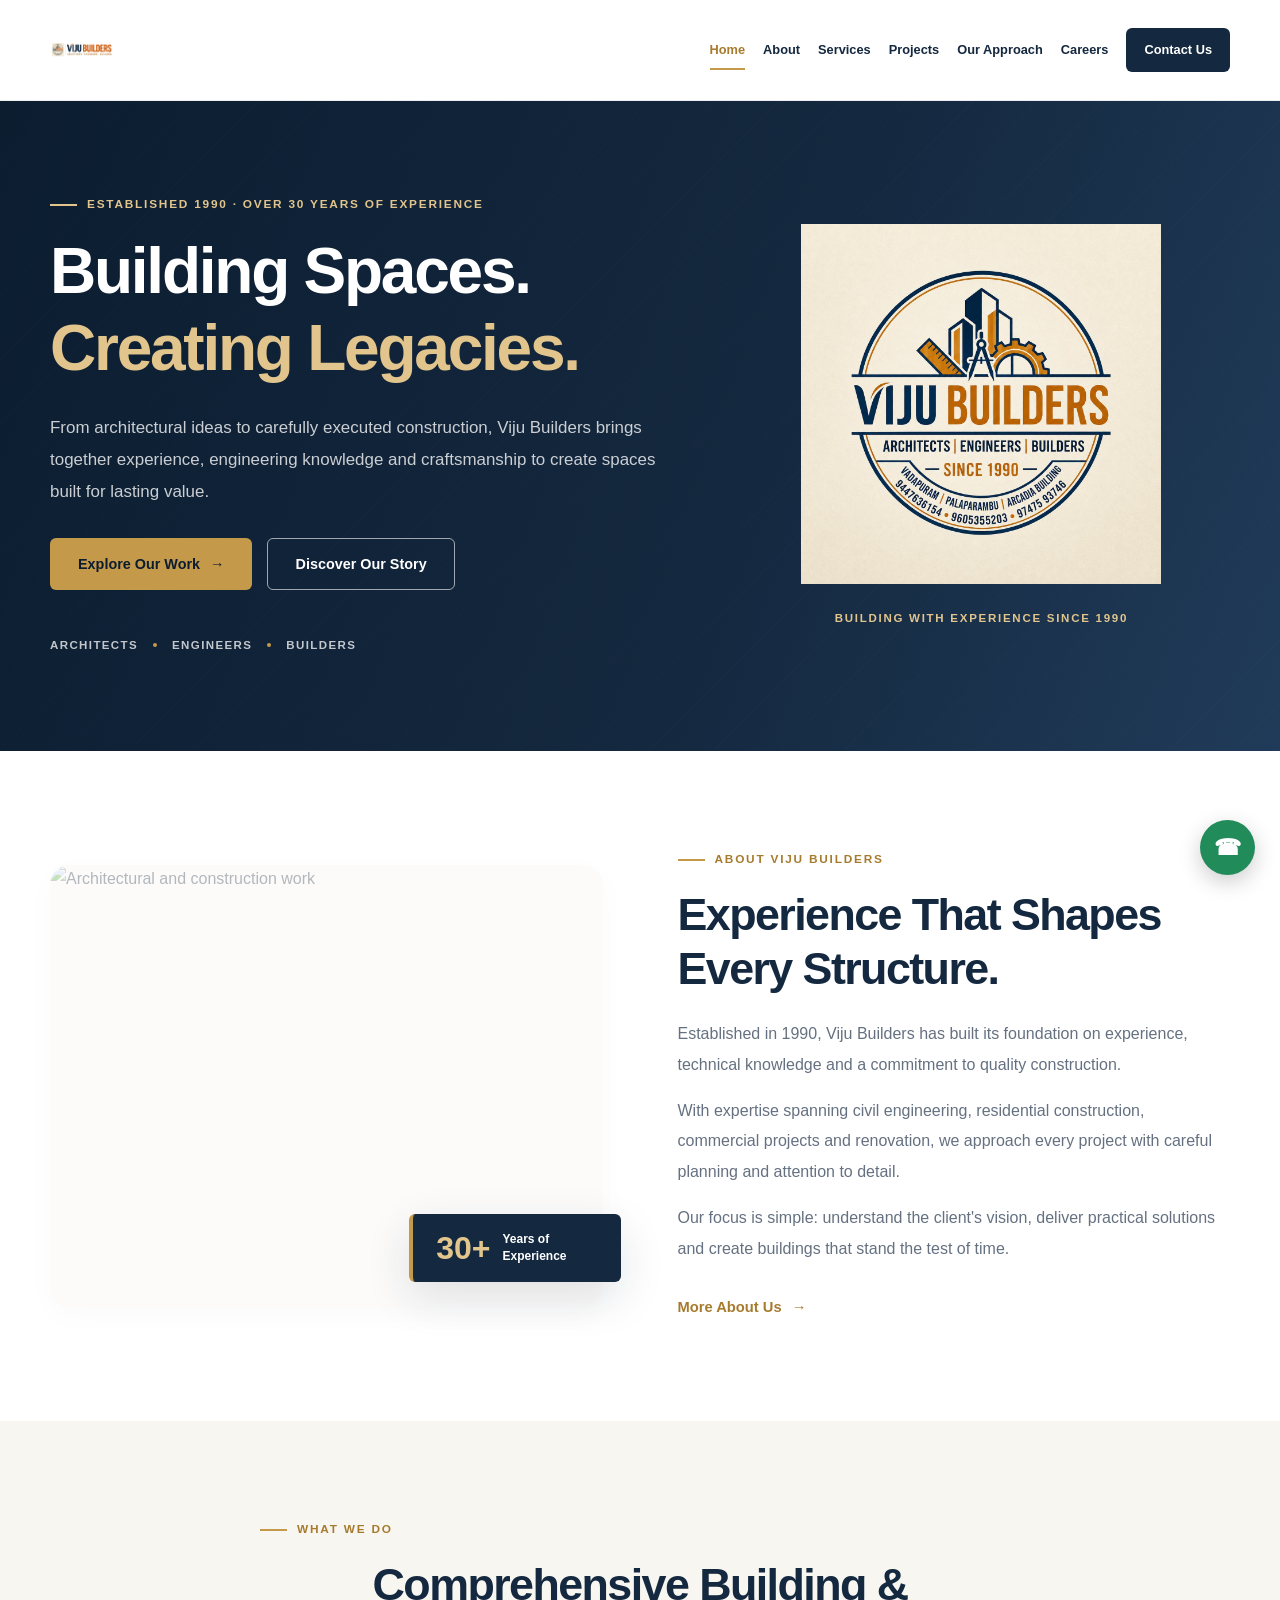
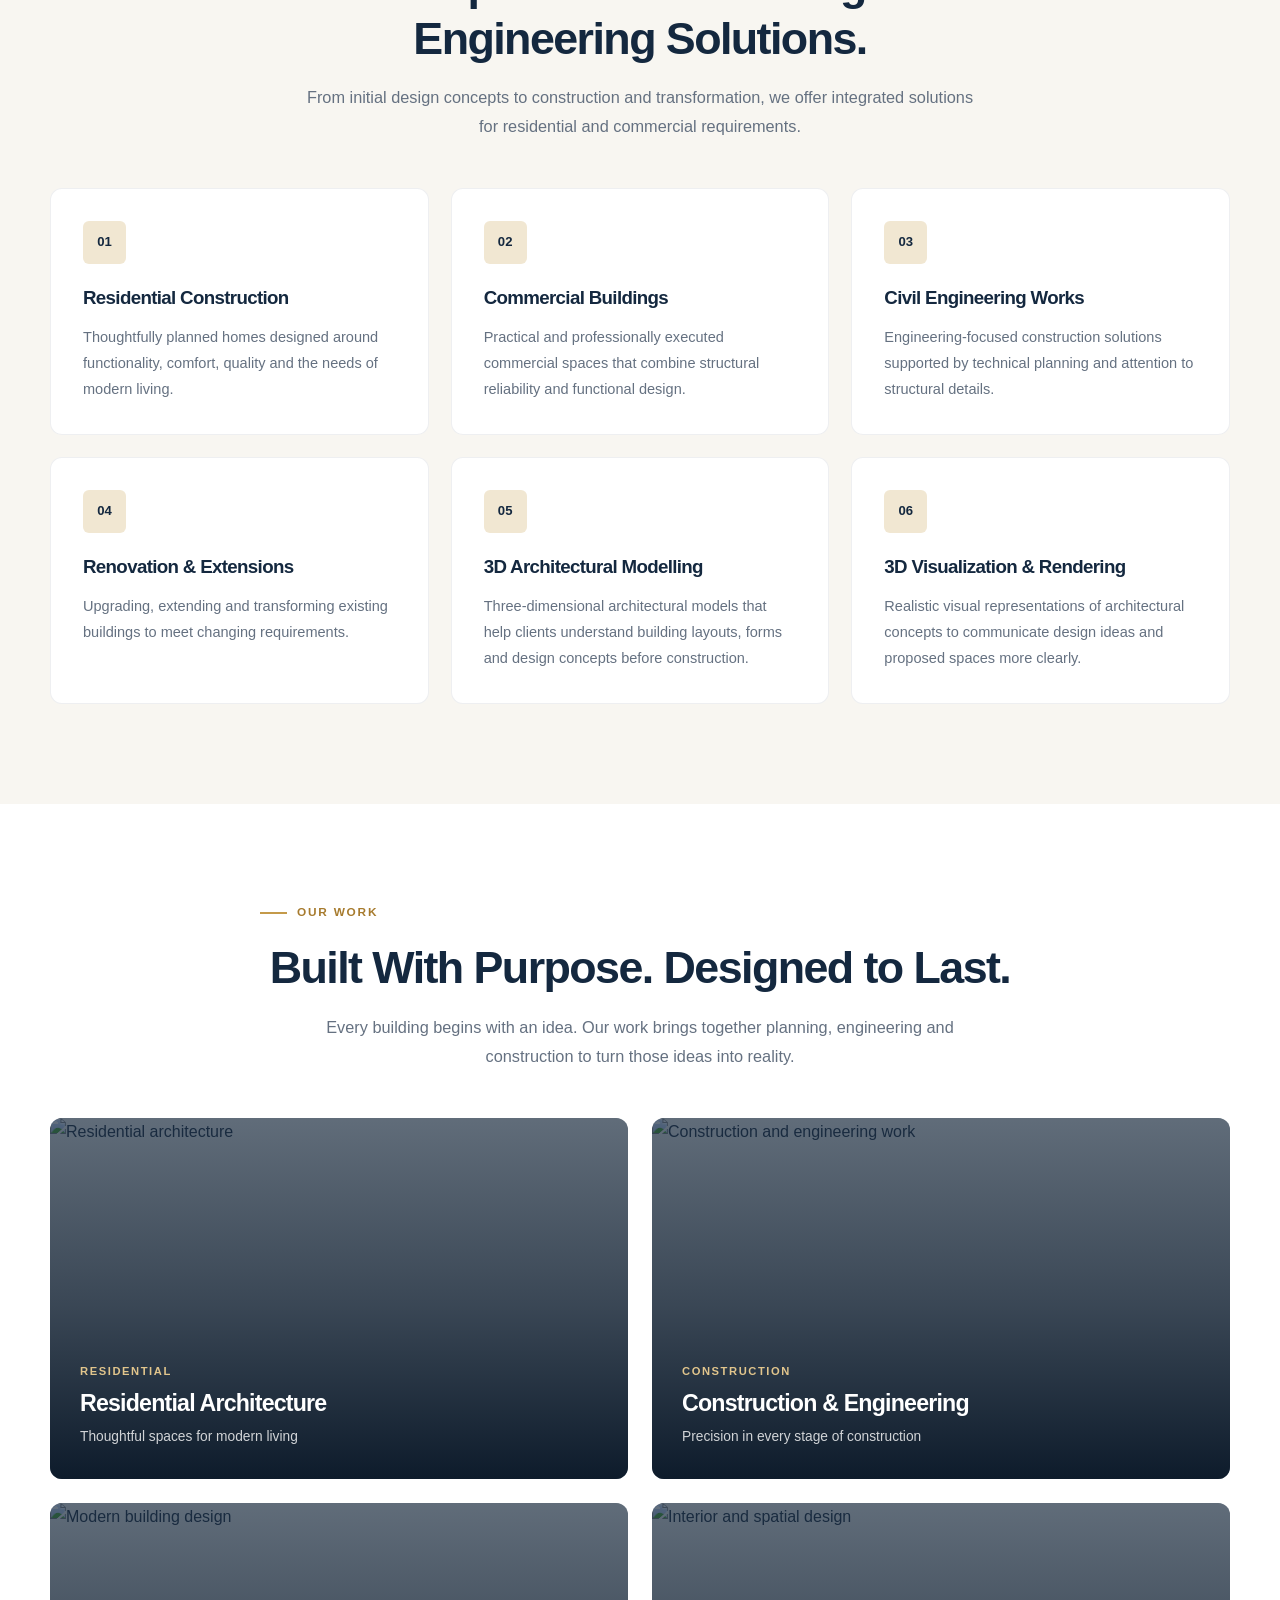
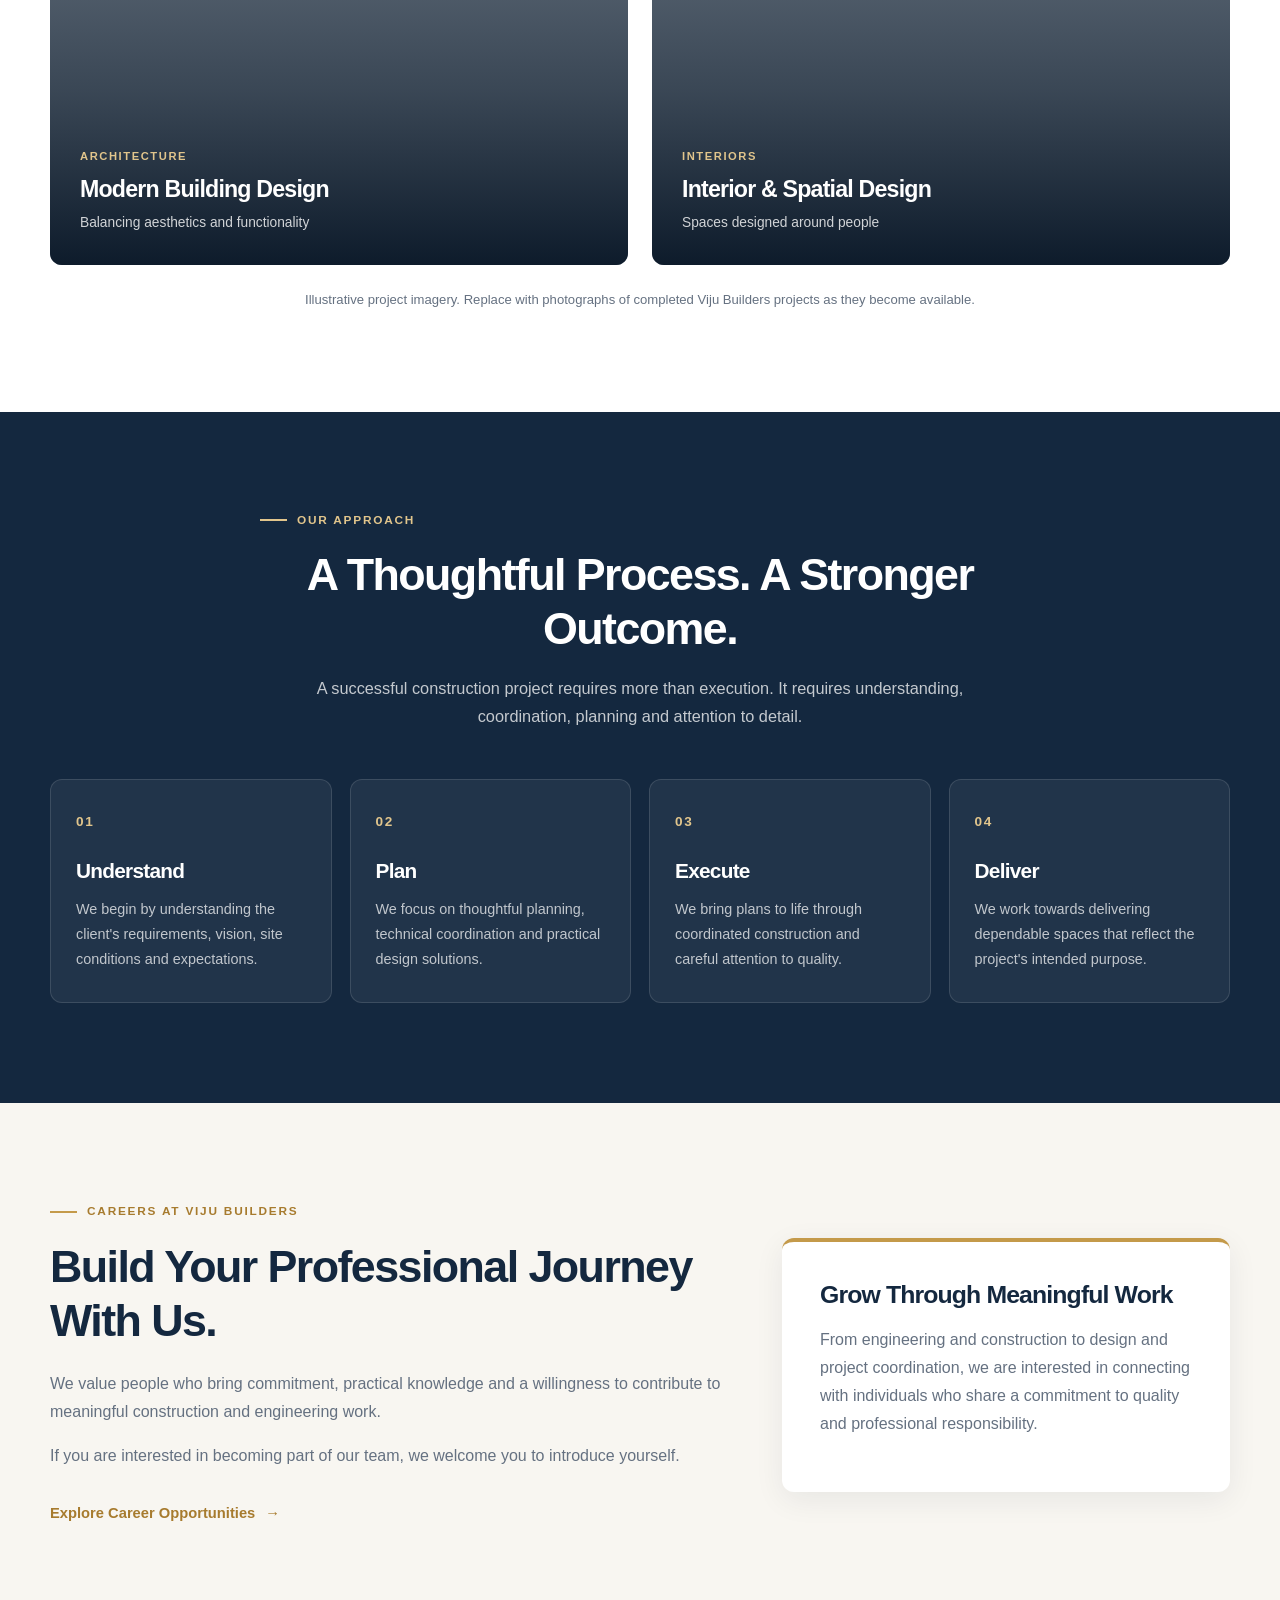
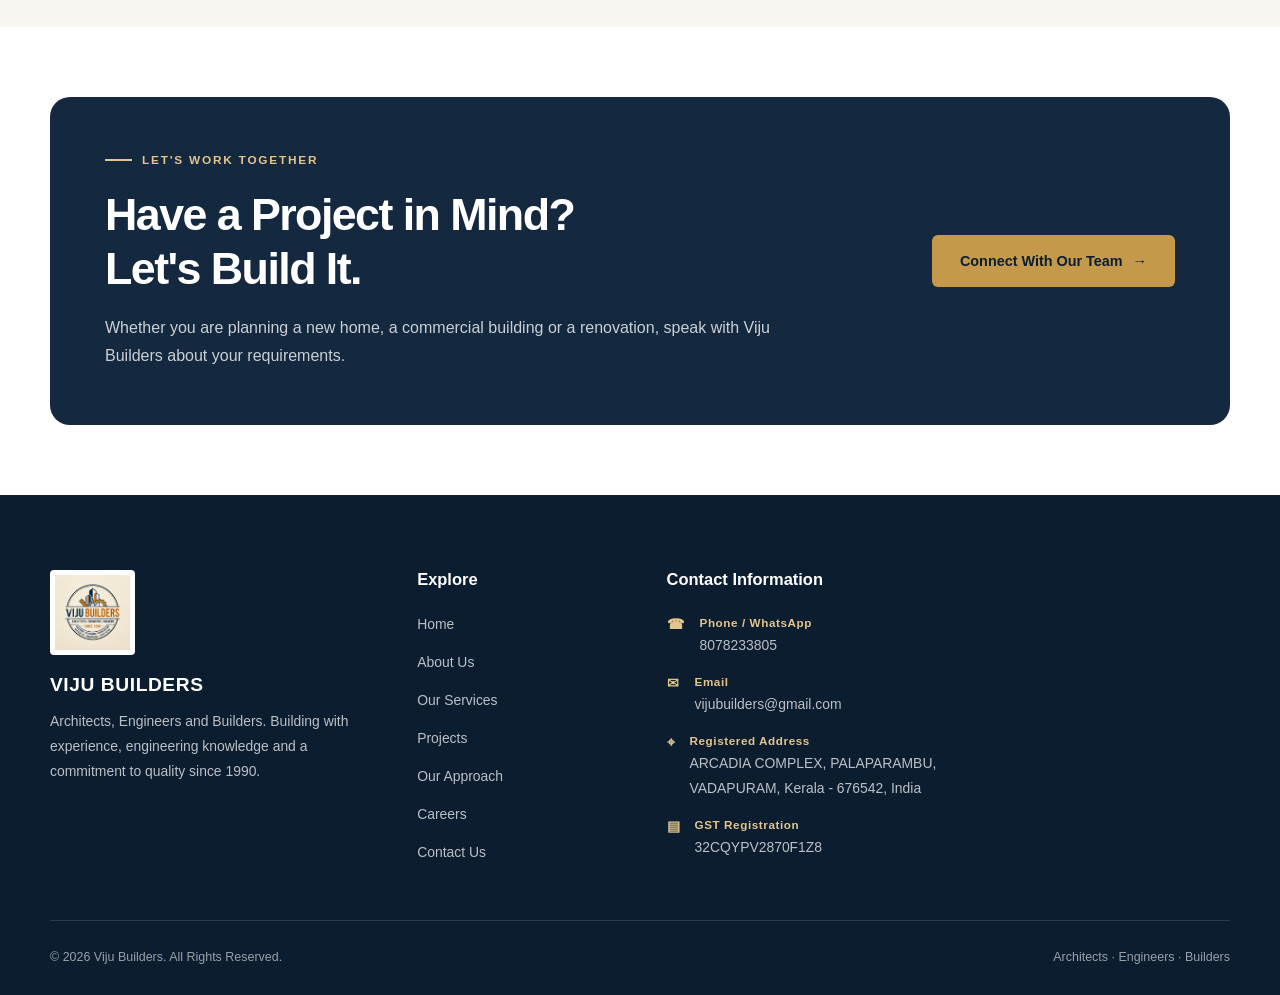
==== commit 2e4f082e: "Update index.html" ====
--- a/index.html
+++ b/index.html
@@ -20,7 +20,7 @@
 
     <style>
         /* =========================================
-           HOMEPAGE HEADER - LOGO + WORDMARK
+           HOMEPAGE HEADER - COMBINED BRAND IMAGE
         ========================================= */
 
         .site-header {
@@ -32,69 +32,36 @@
 
         .site-header .header-inner {
             width: min(1180px, calc(100% - 48px));
-            height: 88px;
-            min-height: 88px;
-            max-height: 88px;
+            min-height: 100px;
+            height: 100px;
+            max-height: 100px;
             margin: 0 auto;
 
             display: flex;
             align-items: center;
             justify-content: space-between;
-            gap: 25px;
+            gap: 22px;
         }
 
         .site-header .brand {
             display: flex;
             align-items: center;
-            gap: 13px;
-            flex: 0 0 auto;
-            width: auto;
-            max-width: 430px;
+            flex: 0 1 420px;
+            width: 420px;
+            max-width: 420px;
             min-width: 0;
-        }
-
-        /* Original circular logo */
-
-        .site-header .brand-icon {
+            text-decoration: none;
+        }
+
+        /* Combined emblem + wordmark + tagline */
+
+        .site-header .brand-combined {
             display: block;
-            width: 62px;
-            height: 62px;
-            min-width: 62px;
-            max-width: 62px;
-            object-fit: contain;
-            flex: 0 0 62px;
-        }
-
-        /* Larger wordmark */
-
-        .site-header .brand-identity {
-            display: flex;
-            flex-direction: column;
-            justify-content: center;
-            align-items: flex-start;
-            gap: 2px;
-            min-width: 0;
-        }
-
-        .site-header .brand-wordmark {
-            display: block;
-            width: 290px;
-            height: 51px;
-            max-width: 100%;
+            width: 100%;
+            height: 88px;
+            max-width: 420px;
             object-fit: contain;
             object-position: left center;
-        }
-
-        /* Retained tagline */
-
-        .site-header .brand-tagline {
-            display: block;
-            color: #a77b2e;
-            font-size: 0.65rem;
-            font-weight: 800;
-            letter-spacing: 0.105em;
-            line-height: 1.4;
-            white-space: nowrap;
         }
 
         /* Navigation */
@@ -103,20 +70,20 @@
             display: flex;
             align-items: center;
             justify-content: flex-end;
-            gap: 20px;
-            flex: 0 1 auto;
+            gap: 18px;
+            flex: 1 1 auto;
         }
 
         .site-header .main-nav a {
             white-space: nowrap;
-            font-size: 0.82rem;
+            font-size: 0.8rem;
         }
 
         .site-header .menu-toggle {
             display: none;
         }
 
-        /* Hero logo */
+        /* Keep the hero's original circular logo */
 
         .hero-brand img {
             display: block;
@@ -128,67 +95,55 @@
         }
 
         /* =========================================
-           RESPONSIVE HEADER
+           TABLET
         ========================================= */
 
         @media (max-width: 1100px) {
             .site-header .header-inner {
-                gap: 15px;
+                gap: 14px;
             }
 
             .site-header .brand {
-                gap: 9px;
-            }
-
-            .site-header .brand-icon {
-                width: 54px;
-                height: 54px;
-                min-width: 54px;
-                max-width: 54px;
-                flex-basis: 54px;
-            }
-
-            .site-header .brand-wordmark {
-                width: 235px;
-                height: 45px;
-            }
-
-            .site-header .brand-tagline {
-                font-size: 0.55rem;
+                flex-basis: 340px;
+                width: 340px;
+                max-width: 340px;
+            }
+
+            .site-header .brand-combined {
+                height: 78px;
             }
 
             .site-header .main-nav {
-                gap: 12px;
+                gap: 11px;
             }
 
             .site-header .main-nav a {
-                font-size: 0.73rem;
-            }
-        }
+                font-size: 0.71rem;
+            }
+        }
+
+        /* =========================================
+           MOBILE NAVIGATION
+        ========================================= */
 
         @media (max-width: 800px) {
             .site-header .header-inner {
                 width: calc(100% - 32px);
-                height: 76px;
-                min-height: 76px;
-                max-height: 76px;
-            }
-
-            .site-header .brand-icon {
-                width: 51px;
-                height: 51px;
-                min-width: 51px;
-                max-width: 51px;
-                flex-basis: 51px;
-            }
-
-            .site-header .brand-wordmark {
-                width: 215px;
-                height: 41px;
-            }
-
-            .site-header .brand-tagline {
-                font-size: 0.51rem;
+                height: 82px;
+                min-height: 82px;
+                max-height: 82px;
+                gap: 12px;
+            }
+
+            .site-header .brand {
+                flex: 0 1 330px;
+                width: 330px;
+                max-width: calc(100% - 55px);
+            }
+
+            .site-header .brand-combined {
+                width: 100%;
+                height: 72px;
             }
 
             .site-header .menu-toggle {
@@ -218,10 +173,12 @@
                 top: 100%;
                 left: 0;
                 right: 0;
+
                 display: none;
                 flex-direction: column;
                 align-items: stretch;
                 gap: 0;
+
                 padding: 12px 24px 22px;
                 background: #ffffff;
                 border-top: 1px solid #e5e8ec;
@@ -249,37 +206,14 @@
         }
 
         @media (max-width: 430px) {
-            .site-header .brand {
-                gap: 7px;
-            }
-
-            .site-header .brand-icon {
-                width: 45px;
-                height: 45px;
-                min-width: 45px;
-                max-width: 45px;
-                flex-basis: 45px;
-            }
-
-            .site-header .brand-wordmark {
-                width: 180px;
-                height: 35px;
-            }
-
-            .site-header .brand-tagline {
-                font-size: 0.44rem;
-                letter-spacing: 0.07em;
-            }
-        }
-
-        @media (max-width: 350px) {
-            .site-header .brand-wordmark {
-                width: 150px;
-                height: 31px;
-            }
-
-            .site-header .brand-tagline {
-                font-size: 0.39rem;
+            .site-header .header-inner {
+                height: 74px;
+                min-height: 74px;
+                max-height: 74px;
+            }
+
+            .site-header .brand-combined {
+                height: 64px;
             }
         }
     </style>
@@ -290,7 +224,9 @@
 
 <body>
 
-    <!-- HEADER -->
+    <!-- =========================================
+         HEADER
+    ========================================= -->
 
     <header class="site-header">
 
@@ -299,24 +235,10 @@
             <a href="index.html" class="brand" aria-label="Viju Builders Home">
 
                 <img
-                    src="assets/viju-builders-logo.jpeg"
-                    alt="Viju Builders circular logo"
-                    class="brand-icon"
+                    src="assets/viju-builders-wordmark.png"
+                    alt="Viju Builders - Architects, Engineers and Builders"
+                    class="brand-combined"
                 >
-
-                <span class="brand-identity">
-
-                    <img
-                        src="assets/viju-builders-wordmark.png"
-                        alt="VIJU BUILDERS"
-                        class="brand-wordmark"
-                    >
-
-                    <span class="brand-tagline">
-                        ARCHITECTS · ENGINEERS · BUILDERS
-                    </span>
-
-                </span>
 
             </a>
 
@@ -333,6 +255,7 @@
             </button>
 
             <nav class="main-nav" id="main-navigation">
+
                 <a href="index.html" class="active">Home</a>
                 <a href="about.html">About</a>
                 <a href="#services">Services</a>
@@ -340,6 +263,7 @@
                 <a href="#approach">Our Approach</a>
                 <a href="careers.html">Careers</a>
                 <a href="contact.html" class="nav-contact">Contact Us</a>
+
             </nav>
 
         </div>
@@ -349,7 +273,9 @@
 
     <main>
 
-        <!-- HERO -->
+        <!-- =========================================
+             HERO SECTION
+        ========================================= -->
 
         <section class="home-hero">
 
@@ -398,6 +324,7 @@
 
                 </div>
 
+
                 <div class="hero-brand reveal-right">
 
                     <img
@@ -414,7 +341,9 @@
         </section>
 
 
-        <!-- ABOUT INTRODUCTION -->
+        <!-- =========================================
+             ABOUT INTRODUCTION
+        ========================================= -->
 
         <section class="intro-section section-space">
 
@@ -436,6 +365,7 @@
 
                 </div>
 
+
                 <div class="intro-copy reveal-right">
 
                     <div class="eyebrow">
@@ -475,7 +405,9 @@
         </section>
 
 
-        <!-- SERVICES -->
+        <!-- =========================================
+             SERVICES
+        ========================================= -->
 
         <section class="services-section section-space" id="services">
 
@@ -498,6 +430,7 @@
 
                 </div>
 
+
                 <div class="services-grid">
 
                     <article class="service-card reveal">
@@ -510,6 +443,7 @@
                         </p>
                     </article>
 
+
                     <article class="service-card reveal reveal-delay-1">
                         <div class="service-symbol">02</div>
                         <h3>Commercial Buildings</h3>
@@ -520,6 +454,7 @@
                         </p>
                     </article>
 
+
                     <article class="service-card reveal reveal-delay-2">
                         <div class="service-symbol">03</div>
                         <h3>Civil Engineering Works</h3>
@@ -530,6 +465,7 @@
                         </p>
                     </article>
 
+
                     <article class="service-card reveal">
                         <div class="service-symbol">04</div>
                         <h3>Renovation & Extensions</h3>
@@ -539,6 +475,7 @@
                         </p>
                     </article>
 
+
                     <article class="service-card reveal reveal-delay-1">
                         <div class="service-symbol">05</div>
                         <h3>3D Architectural Modelling</h3>
@@ -549,6 +486,7 @@
                         </p>
                     </article>
 
+
                     <article class="service-card reveal reveal-delay-2">
                         <div class="service-symbol">06</div>
                         <h3>3D Visualization & Rendering</h3>
@@ -566,7 +504,9 @@
         </section>
 
 
-        <!-- PROJECTS -->
+        <!-- =========================================
+             PROJECTS
+        ========================================= -->
 
         <section class="projects-section section-space" id="projects">
 
@@ -588,6 +528,7 @@
                     </p>
 
                 </div>
+
 
                 <div class="projects-grid">
 
@@ -608,6 +549,7 @@
 
                     </article>
 
+
                     <article class="project-card reveal reveal-delay-1">
 
                         <img
@@ -625,6 +567,7 @@
 
                     </article>
 
+
                     <article class="project-card reveal">
 
                         <img
@@ -642,6 +585,7 @@
 
                     </article>
 
+
                     <article class="project-card reveal reveal-delay-1">
 
                         <img
@@ -661,6 +605,7 @@
 
                 </div>
 
+
                 <p class="projects-note">
                     Illustrative project imagery. Replace with photographs
                     of completed Viju Builders projects as they become available.
@@ -671,7 +616,9 @@
         </section>
 
 
-        <!-- OUR APPROACH -->
+        <!-- =========================================
+             OUR APPROACH
+        ========================================= -->
 
         <section class="approach-section section-space" id="approach">
 
@@ -694,6 +641,7 @@
 
                 </div>
 
+
                 <div class="approach-grid">
 
                     <article class="approach-card reveal">
@@ -706,6 +654,7 @@
                         </p>
                     </article>
 
+
                     <article class="approach-card reveal reveal-delay-1">
                         <span class="approach-number">02</span>
                         <h3>Plan</h3>
@@ -715,6 +664,7 @@
                         </p>
                     </article>
 
+
                     <article class="approach-card reveal reveal-delay-2">
                         <span class="approach-number">03</span>
                         <h3>Execute</h3>
@@ -724,6 +674,7 @@
                         </p>
                     </article>
 
+
                     <article class="approach-card reveal reveal-delay-3">
                         <span class="approach-number">04</span>
                         <h3>Deliver</h3>
@@ -740,7 +691,9 @@
         </section>
 
 
-        <!-- CAREERS -->
+        <!-- =========================================
+             CAREERS
+        ========================================= -->
 
         <section class="page-content alt">
 
@@ -771,6 +724,7 @@
                     </a>
 
                 </div>
+
 
                 <div class="career-highlight reveal-right">
 
@@ -790,7 +744,9 @@
         </section>
 
 
-        <!-- CONTACT CTA -->
+        <!-- =========================================
+             CONTACT CALL TO ACTION
+        ========================================= -->
 
         <section class="home-cta-section">
 
@@ -818,6 +774,7 @@
 
                     </div>
 
+
                     <a class="button button-gold" href="contact.html">
                         Connect With Our Team <span>→</span>
                     </a>
@@ -831,7 +788,9 @@
     </main>
 
 
-    <!-- FOOTER -->
+    <!-- =========================================
+         FOOTER
+    ========================================= -->
 
     <footer class="site-footer">
 
@@ -892,6 +851,7 @@
 
                     </a>
 
+
                     <a href="mailto:vijubuilders@gmail.com">
 
                         <span class="footer-icon">✉</span>
@@ -902,6 +862,7 @@
                         </span>
 
                     </a>
+
 
                     <div class="footer-detail">
 
@@ -914,6 +875,7 @@
                         </span>
 
                     </div>
+
 
                     <div class="footer-detail">
 
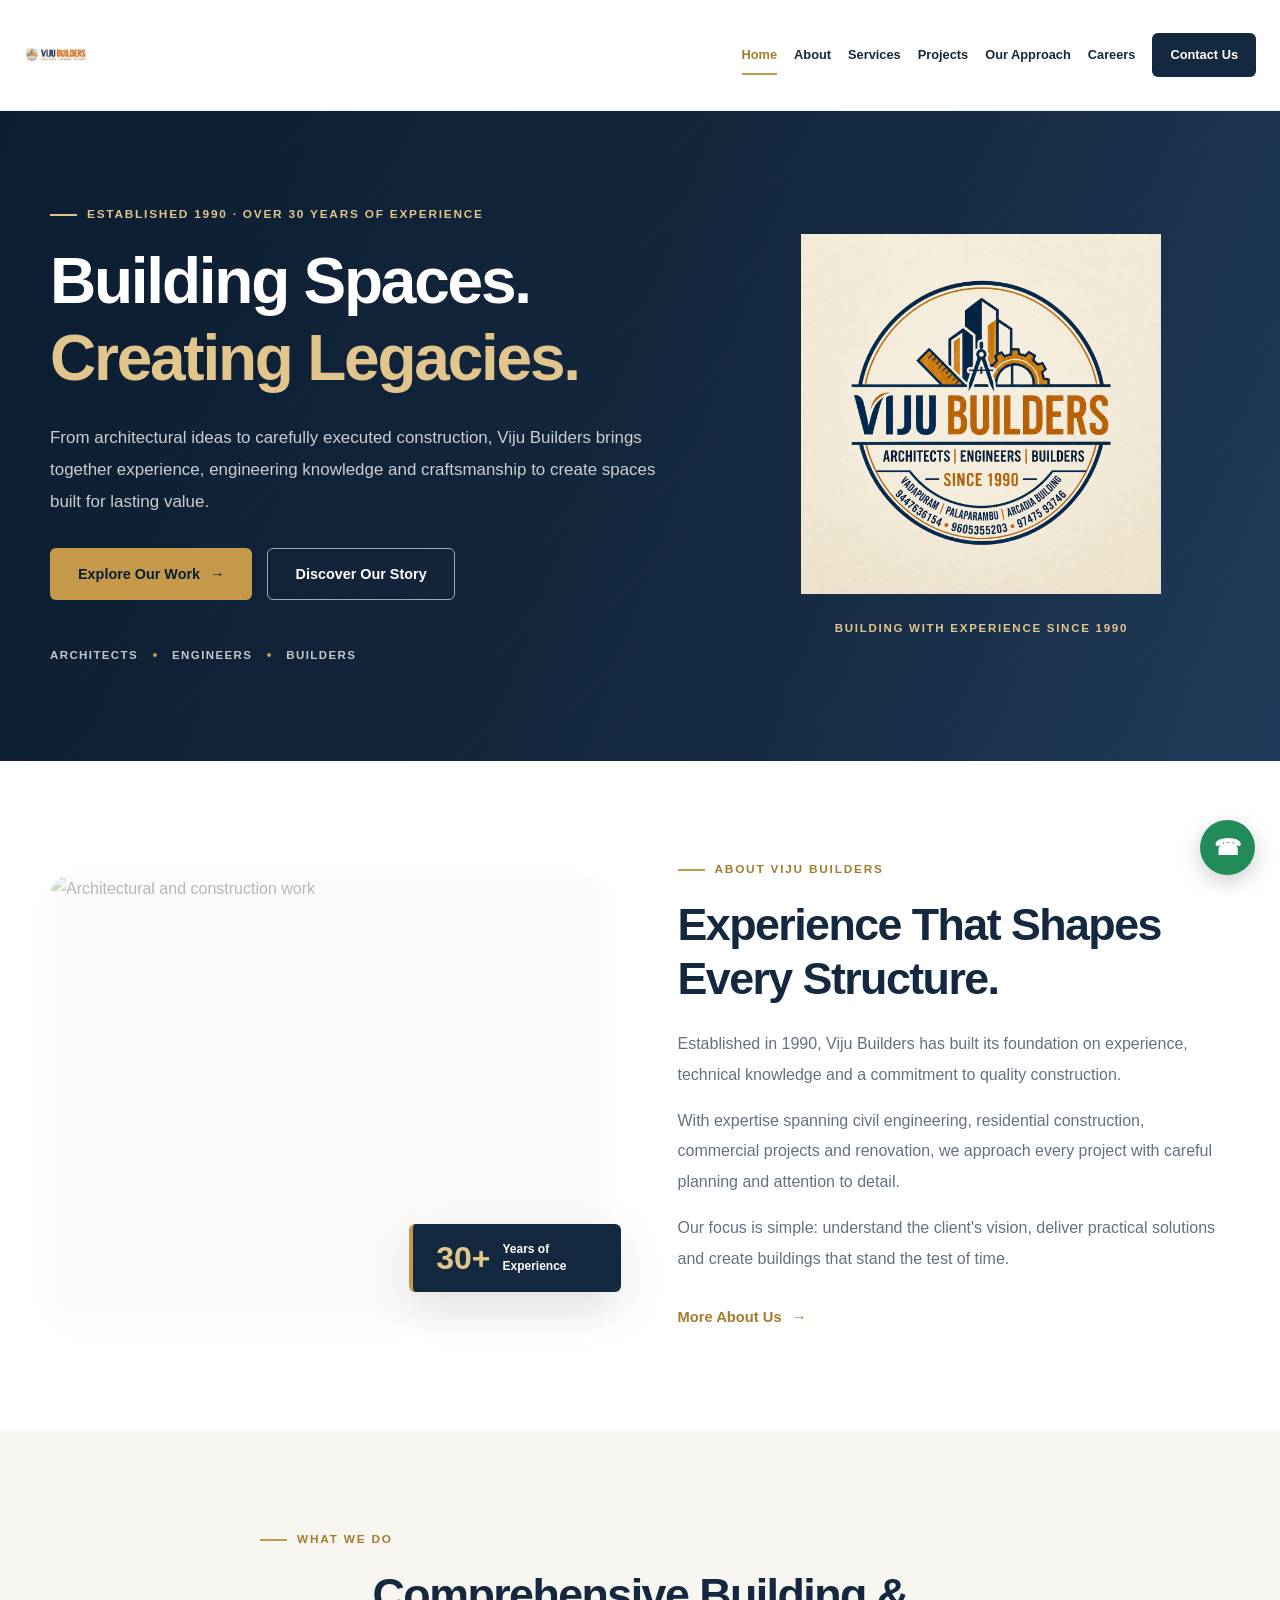
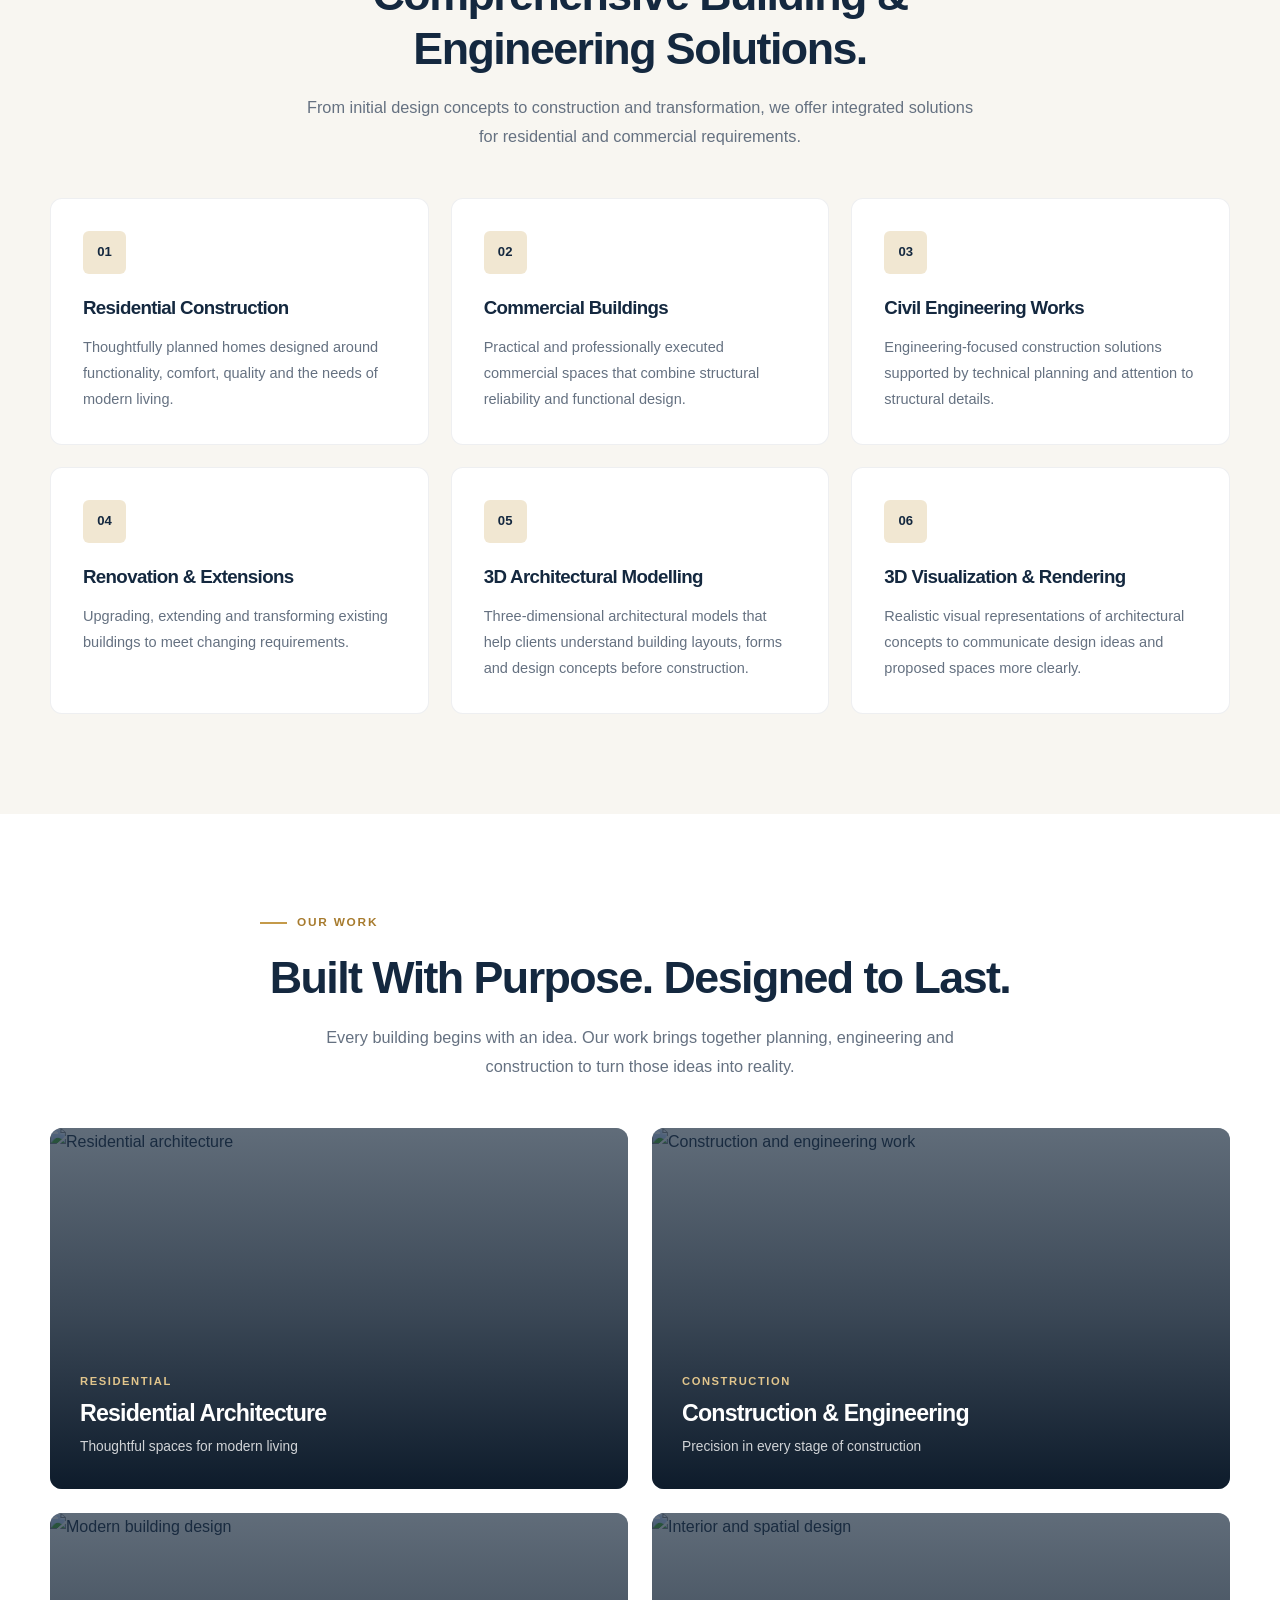
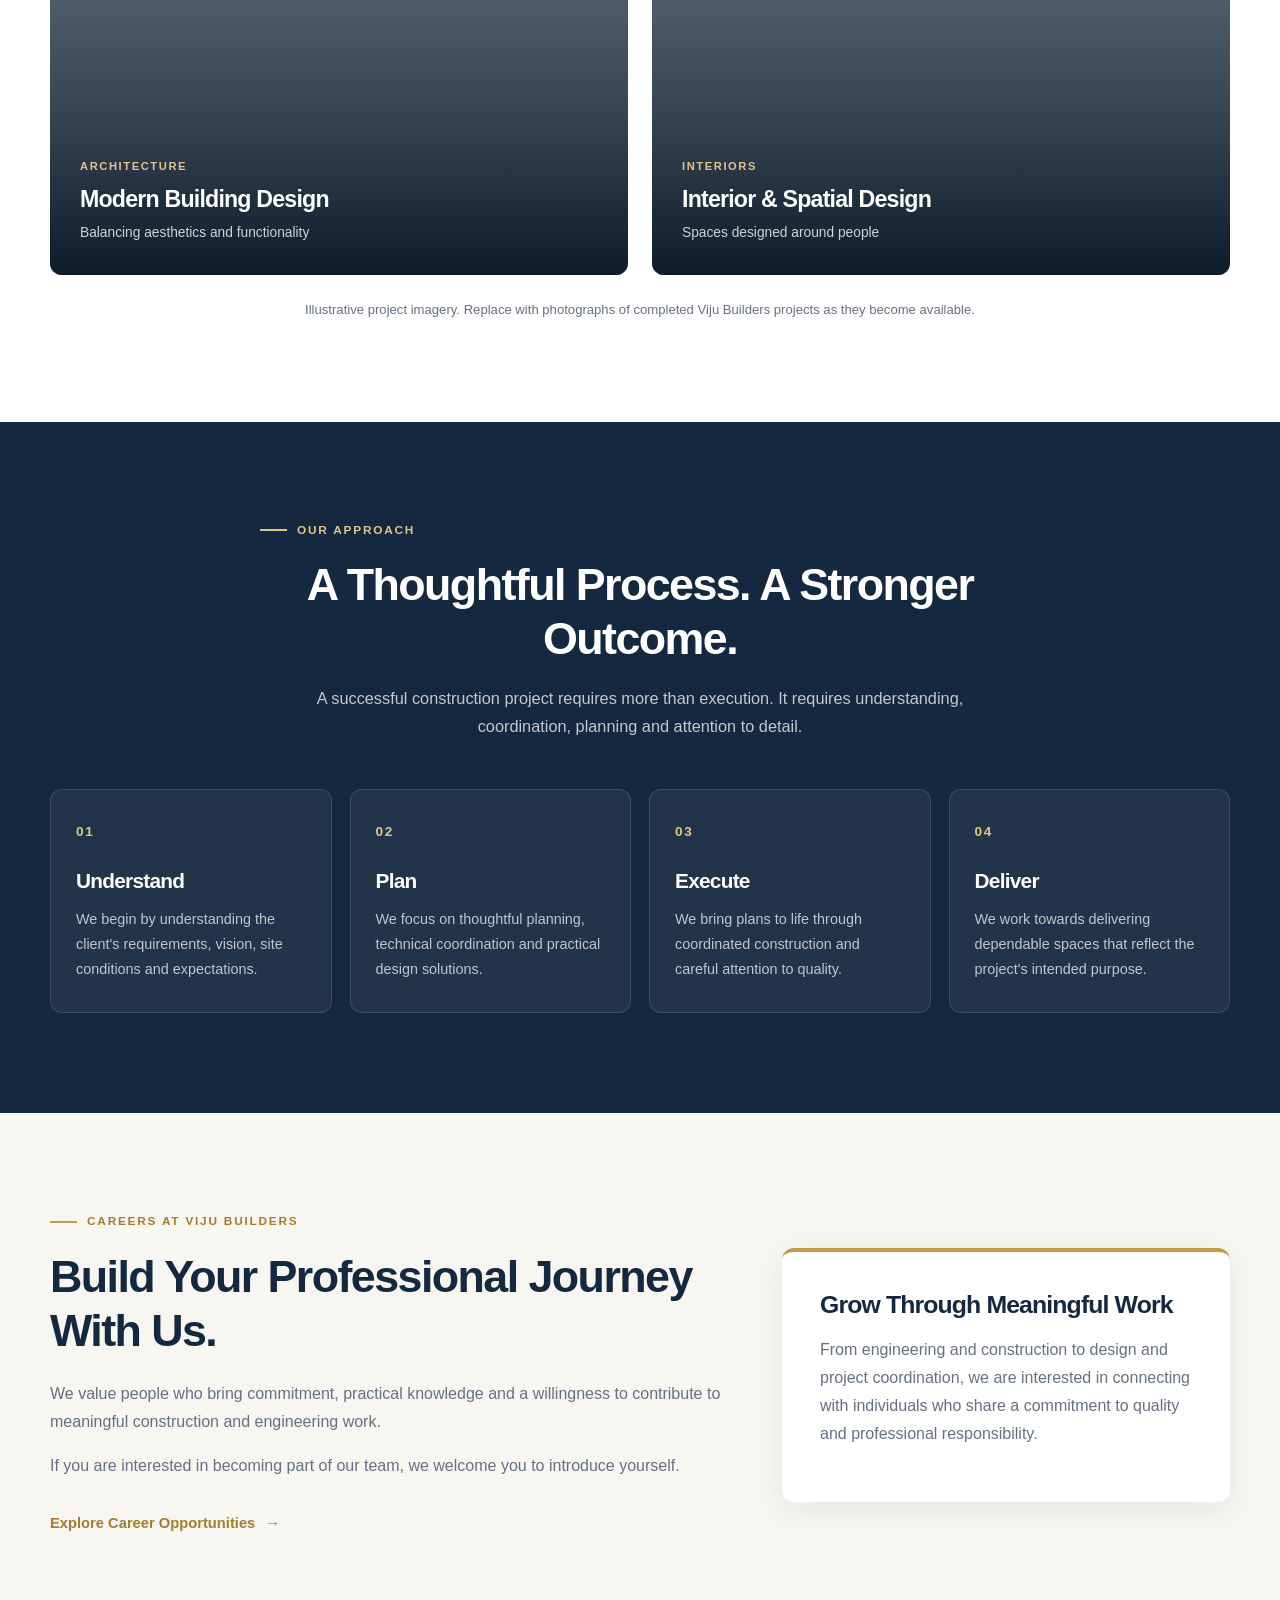
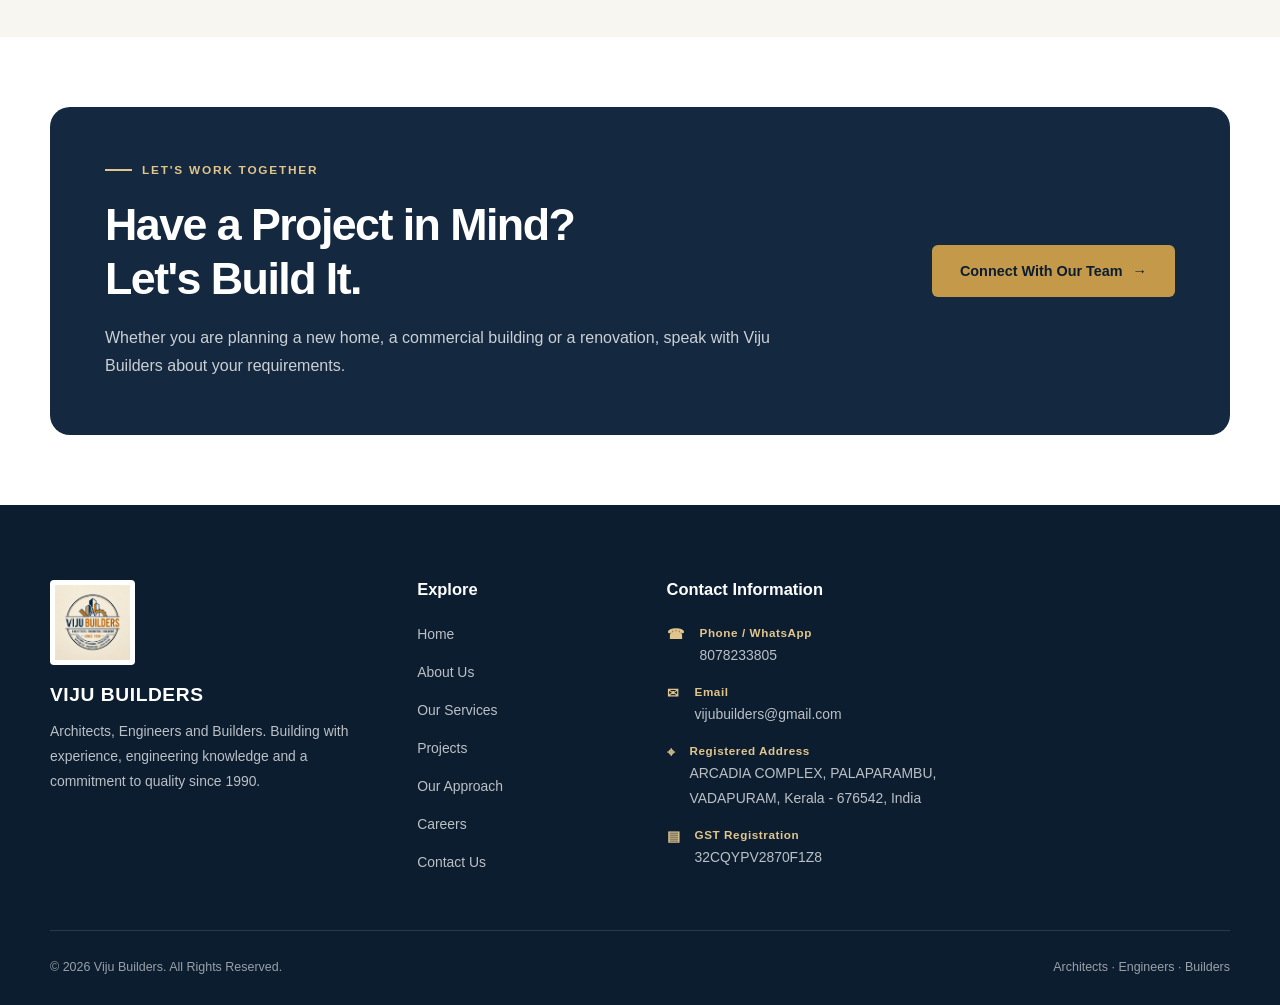
==== commit 78fdcc25: "Update index.html" ====
--- a/index.html
+++ b/index.html
@@ -7,7 +7,9 @@
     <meta name="viewport" content="width=device-width, initial-scale=1.0">
 
     <title>Viju Builders | Architects, Engineers & Builders</title>
+
     <meta name="description" content="Viju Builders, established in 1990. Residential construction, commercial buildings, civil engineering, renovation and 3D architectural modelling in Kerala.">
+
     <meta name="theme-color" content="#14283f">
 
     <link rel="icon" href="assets/viju-builders-logo.jpeg" type="image/jpeg">
@@ -20,7 +22,7 @@
 
     <style>
         /* =========================================
-           HOMEPAGE HEADER - COMBINED BRAND IMAGE
+           HOMEPAGE HEADER - LARGE BRAND IMAGE
         ========================================= */
 
         .site-header {
@@ -31,46 +33,42 @@
         }
 
         .site-header .header-inner {
-            width: min(1180px, calc(100% - 48px));
-            min-height: 100px;
-            height: 100px;
-            max-height: 100px;
+            width: min(1280px, calc(100% - 48px));
+            height: 110px;
+            min-height: 110px;
+            max-height: 110px;
             margin: 0 auto;
 
             display: flex;
             align-items: center;
             justify-content: space-between;
-            gap: 22px;
+            gap: 20px;
         }
 
         .site-header .brand {
             display: flex;
             align-items: center;
-            flex: 0 1 420px;
-            width: 420px;
-            max-width: 420px;
+            flex: 0 1 500px;
+            width: 500px;
+            max-width: 500px;
             min-width: 0;
             text-decoration: none;
         }
 
-        /* Combined emblem + wordmark + tagline */
-
         .site-header .brand-combined {
             display: block;
-            width: 100%;
-            height: 88px;
-            max-width: 420px;
+            width: 500px;
+            height: 100px;
+            max-width: 100%;
             object-fit: contain;
             object-position: left center;
         }
-
-        /* Navigation */
 
         .site-header .main-nav {
             display: flex;
             align-items: center;
             justify-content: flex-end;
-            gap: 18px;
+            gap: 17px;
             flex: 1 1 auto;
         }
 
@@ -83,7 +81,9 @@
             display: none;
         }
 
-        /* Keep the hero's original circular logo */
+        /* =========================================
+           HERO IMAGE
+        ========================================= */
 
         .hero-brand img {
             display: block;
@@ -95,38 +95,42 @@
         }
 
         /* =========================================
-           TABLET
+           LAPTOP / TABLET
         ========================================= */
 
         @media (max-width: 1100px) {
+
             .site-header .header-inner {
-                gap: 14px;
+                width: calc(100% - 36px);
+                gap: 12px;
             }
 
             .site-header .brand {
-                flex-basis: 340px;
-                width: 340px;
-                max-width: 340px;
+                flex: 0 1 400px;
+                width: 400px;
+                max-width: 400px;
             }
 
             .site-header .brand-combined {
-                height: 78px;
+                width: 400px;
+                height: 85px;
             }
 
             .site-header .main-nav {
-                gap: 11px;
+                gap: 10px;
             }
 
             .site-header .main-nav a {
-                font-size: 0.71rem;
+                font-size: 0.7rem;
             }
         }
 
         /* =========================================
-           MOBILE NAVIGATION
+           MOBILE
         ========================================= */
 
         @media (max-width: 800px) {
+
             .site-header .header-inner {
                 width: calc(100% - 32px);
                 height: 82px;
@@ -136,14 +140,14 @@
             }
 
             .site-header .brand {
-                flex: 0 1 330px;
-                width: 330px;
+                flex: 0 1 340px;
+                width: 340px;
                 max-width: calc(100% - 55px);
             }
 
             .site-header .brand-combined {
                 width: 100%;
-                height: 72px;
+                height: 75px;
             }
 
             .site-header .menu-toggle {
@@ -206,6 +210,7 @@
         }
 
         @media (max-width: 430px) {
+
             .site-header .header-inner {
                 height: 74px;
                 min-height: 74px;
@@ -224,9 +229,7 @@
 
 <body>
 
-    <!-- =========================================
-         HEADER
-    ========================================= -->
+    <!-- HEADER -->
 
     <header class="site-header">
 
@@ -255,7 +258,6 @@
             </button>
 
             <nav class="main-nav" id="main-navigation">
-
                 <a href="index.html" class="active">Home</a>
                 <a href="about.html">About</a>
                 <a href="#services">Services</a>
@@ -263,7 +265,6 @@
                 <a href="#approach">Our Approach</a>
                 <a href="careers.html">Careers</a>
                 <a href="contact.html" class="nav-contact">Contact Us</a>
-
             </nav>
 
         </div>
@@ -273,9 +274,7 @@
 
     <main>
 
-        <!-- =========================================
-             HERO SECTION
-        ========================================= -->
+        <!-- HERO SECTION -->
 
         <section class="home-hero">
 
@@ -324,7 +323,6 @@
 
                 </div>
 
-
                 <div class="hero-brand reveal-right">
 
                     <img
@@ -341,9 +339,7 @@
         </section>
 
 
-        <!-- =========================================
-             ABOUT INTRODUCTION
-        ========================================= -->
+        <!-- ABOUT INTRODUCTION -->
 
         <section class="intro-section section-space">
 
@@ -365,7 +361,6 @@
 
                 </div>
 
-
                 <div class="intro-copy reveal-right">
 
                     <div class="eyebrow">
@@ -405,9 +400,7 @@
         </section>
 
 
-        <!-- =========================================
-             SERVICES
-        ========================================= -->
+        <!-- SERVICES -->
 
         <section class="services-section section-space" id="services">
 
@@ -430,7 +423,6 @@
 
                 </div>
 
-
                 <div class="services-grid">
 
                     <article class="service-card reveal">
@@ -443,7 +435,6 @@
                         </p>
                     </article>
 
-
                     <article class="service-card reveal reveal-delay-1">
                         <div class="service-symbol">02</div>
                         <h3>Commercial Buildings</h3>
@@ -454,7 +445,6 @@
                         </p>
                     </article>
 
-
                     <article class="service-card reveal reveal-delay-2">
                         <div class="service-symbol">03</div>
                         <h3>Civil Engineering Works</h3>
@@ -465,7 +455,6 @@
                         </p>
                     </article>
 
-
                     <article class="service-card reveal">
                         <div class="service-symbol">04</div>
                         <h3>Renovation & Extensions</h3>
@@ -475,7 +464,6 @@
                         </p>
                     </article>
 
-
                     <article class="service-card reveal reveal-delay-1">
                         <div class="service-symbol">05</div>
                         <h3>3D Architectural Modelling</h3>
@@ -486,7 +474,6 @@
                         </p>
                     </article>
 
-
                     <article class="service-card reveal reveal-delay-2">
                         <div class="service-symbol">06</div>
                         <h3>3D Visualization & Rendering</h3>
@@ -504,9 +491,7 @@
         </section>
 
 
-        <!-- =========================================
-             PROJECTS
-        ========================================= -->
+        <!-- PROJECTS -->
 
         <section class="projects-section section-space" id="projects">
 
@@ -528,7 +513,6 @@
                     </p>
 
                 </div>
-
 
                 <div class="projects-grid">
 
@@ -549,7 +533,6 @@
 
                     </article>
 
-
                     <article class="project-card reveal reveal-delay-1">
 
                         <img
@@ -567,7 +550,6 @@
 
                     </article>
 
-
                     <article class="project-card reveal">
 
                         <img
@@ -585,7 +567,6 @@
 
                     </article>
 
-
                     <article class="project-card reveal reveal-delay-1">
 
                         <img
@@ -605,7 +586,6 @@
 
                 </div>
 
-
                 <p class="projects-note">
                     Illustrative project imagery. Replace with photographs
                     of completed Viju Builders projects as they become available.
@@ -616,9 +596,7 @@
         </section>
 
 
-        <!-- =========================================
-             OUR APPROACH
-        ========================================= -->
+        <!-- OUR APPROACH -->
 
         <section class="approach-section section-space" id="approach">
 
@@ -641,7 +619,6 @@
 
                 </div>
 
-
                 <div class="approach-grid">
 
                     <article class="approach-card reveal">
@@ -654,7 +631,6 @@
                         </p>
                     </article>
 
-
                     <article class="approach-card reveal reveal-delay-1">
                         <span class="approach-number">02</span>
                         <h3>Plan</h3>
@@ -664,7 +640,6 @@
                         </p>
                     </article>
 
-
                     <article class="approach-card reveal reveal-delay-2">
                         <span class="approach-number">03</span>
                         <h3>Execute</h3>
@@ -674,7 +649,6 @@
                         </p>
                     </article>
 
-
                     <article class="approach-card reveal reveal-delay-3">
                         <span class="approach-number">04</span>
                         <h3>Deliver</h3>
@@ -691,9 +665,7 @@
         </section>
 
 
-        <!-- =========================================
-             CAREERS
-        ========================================= -->
+        <!-- CAREERS -->
 
         <section class="page-content alt">
 
@@ -724,7 +696,6 @@
                     </a>
 
                 </div>
-
 
                 <div class="career-highlight reveal-right">
 
@@ -744,9 +715,7 @@
         </section>
 
 
-        <!-- =========================================
-             CONTACT CALL TO ACTION
-        ========================================= -->
+        <!-- CONTACT CTA -->
 
         <section class="home-cta-section">
 
@@ -774,7 +743,6 @@
 
                     </div>
 
-
                     <a class="button button-gold" href="contact.html">
                         Connect With Our Team <span>→</span>
                     </a>
@@ -788,9 +756,7 @@
     </main>
 
 
-    <!-- =========================================
-         FOOTER
-    ========================================= -->
+    <!-- FOOTER -->
 
     <footer class="site-footer">
 
@@ -818,7 +784,6 @@
 
                 </div>
 
-
                 <div class="footer-column">
 
                     <h3>Explore</h3>
@@ -833,7 +798,6 @@
 
                 </div>
 
-
                 <div class="footer-column footer-contact">
 
                     <h3>Contact Information</h3>
@@ -851,7 +815,6 @@
 
                     </a>
 
-
                     <a href="mailto:vijubuilders@gmail.com">
 
                         <span class="footer-icon">✉</span>
@@ -862,7 +825,6 @@
                         </span>
 
                     </a>
-
 
                     <div class="footer-detail">
 
@@ -876,7 +838,6 @@
 
                     </div>
 
-
                     <div class="footer-detail">
 
                         <span class="footer-icon">▤</span>
@@ -891,7 +852,6 @@
                 </div>
 
             </div>
-
 
             <div class="footer-bottom">
 
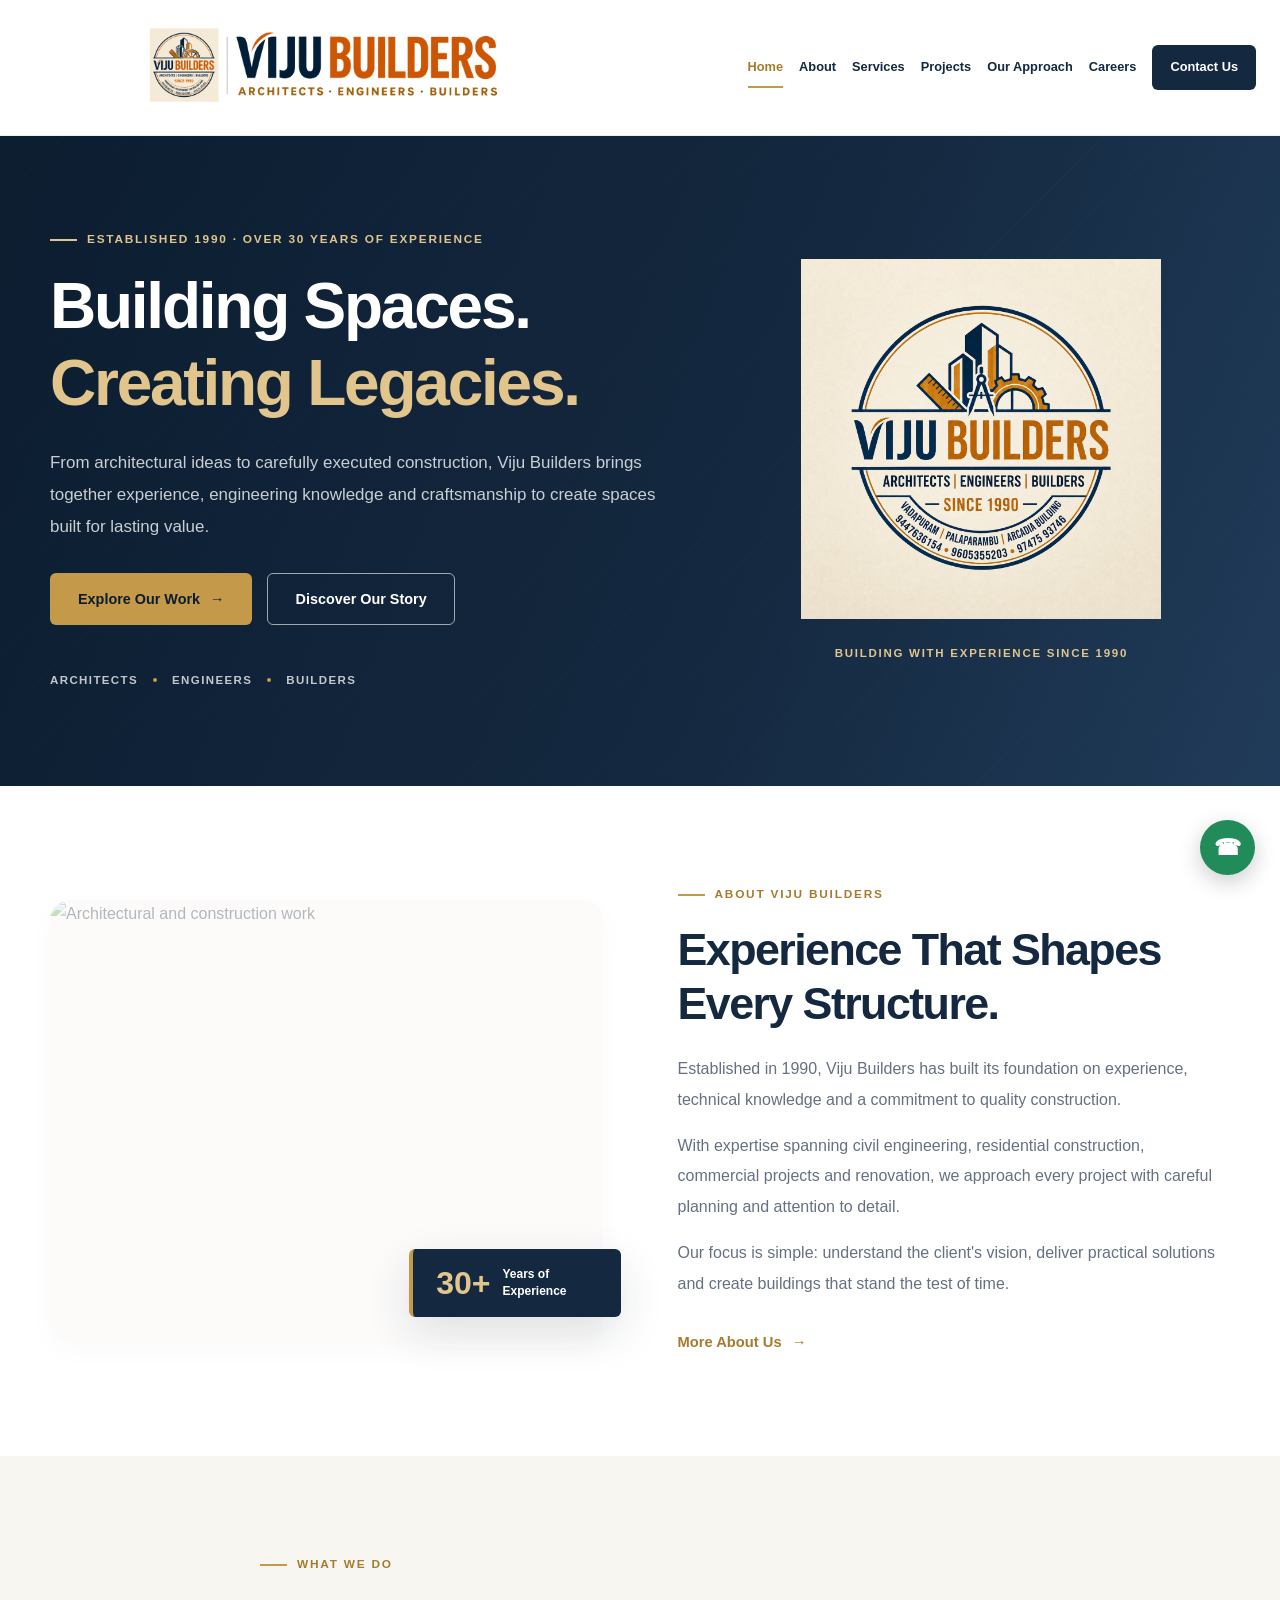
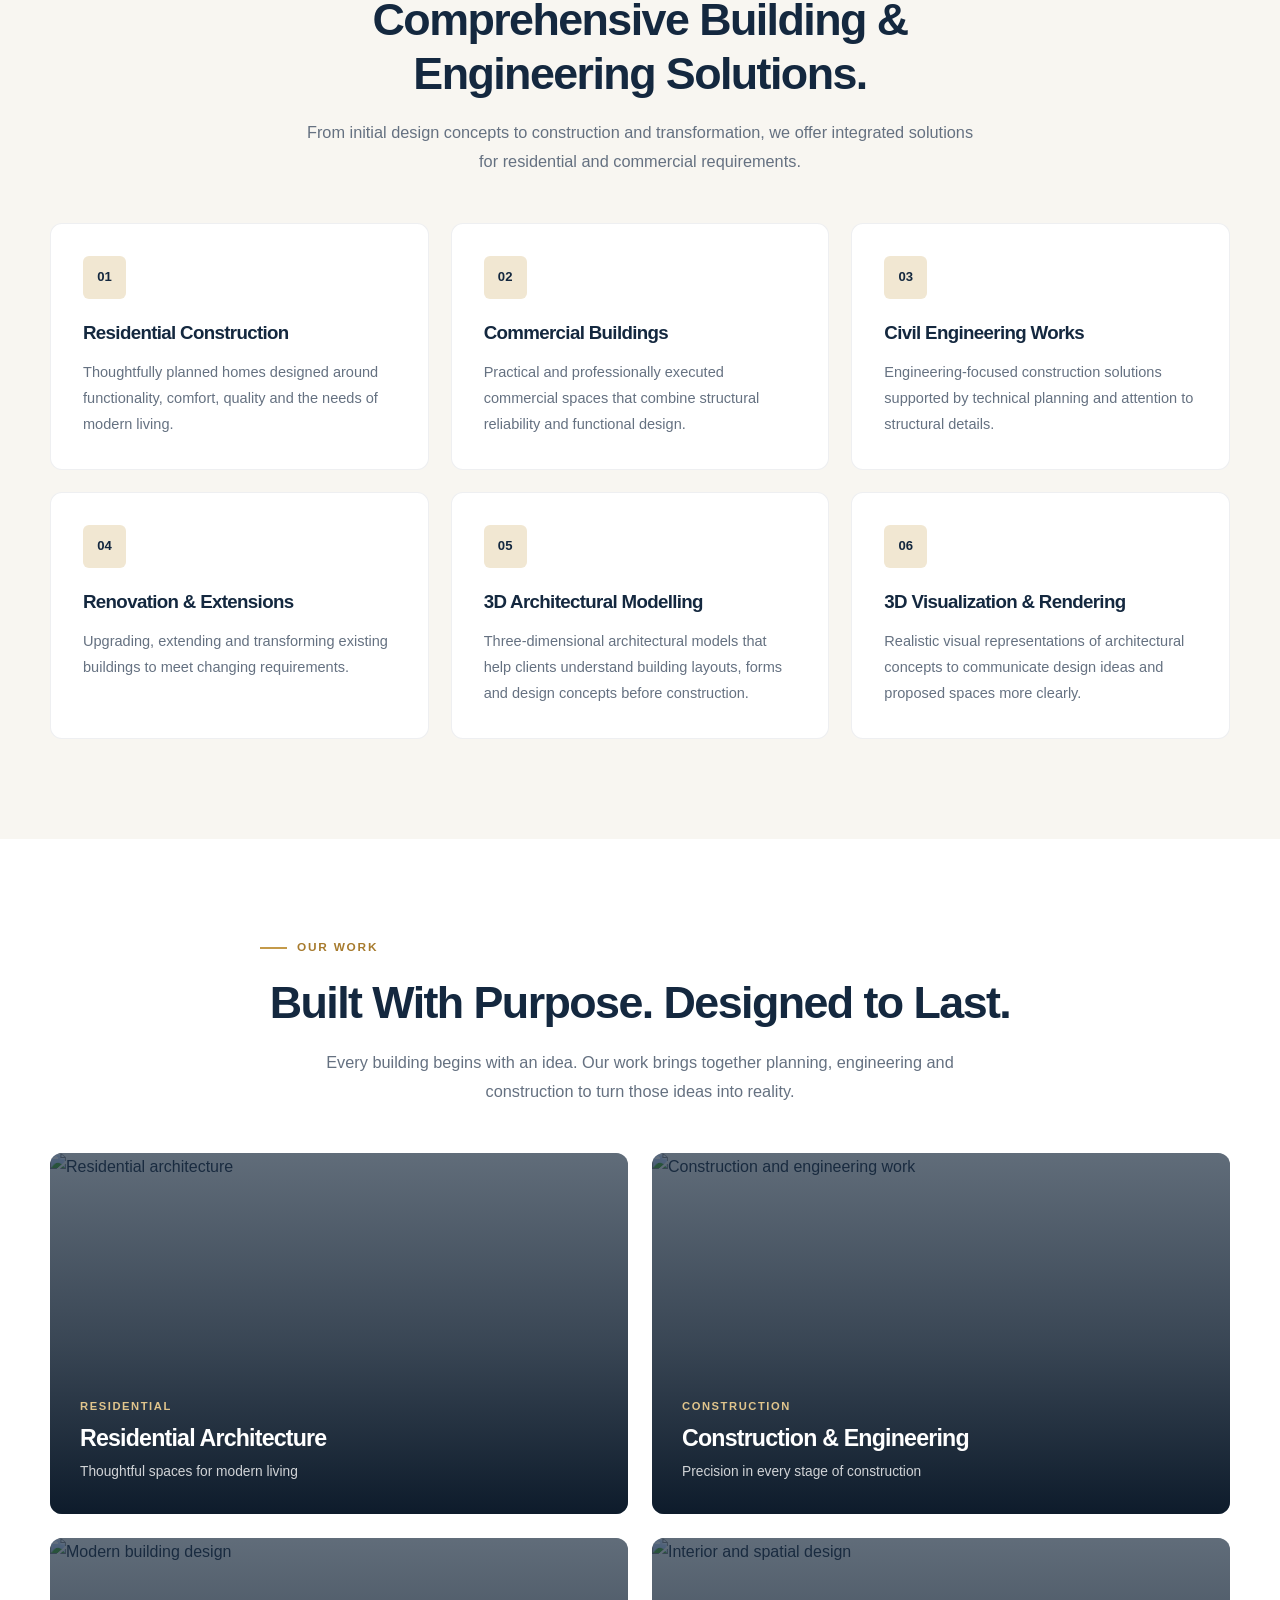
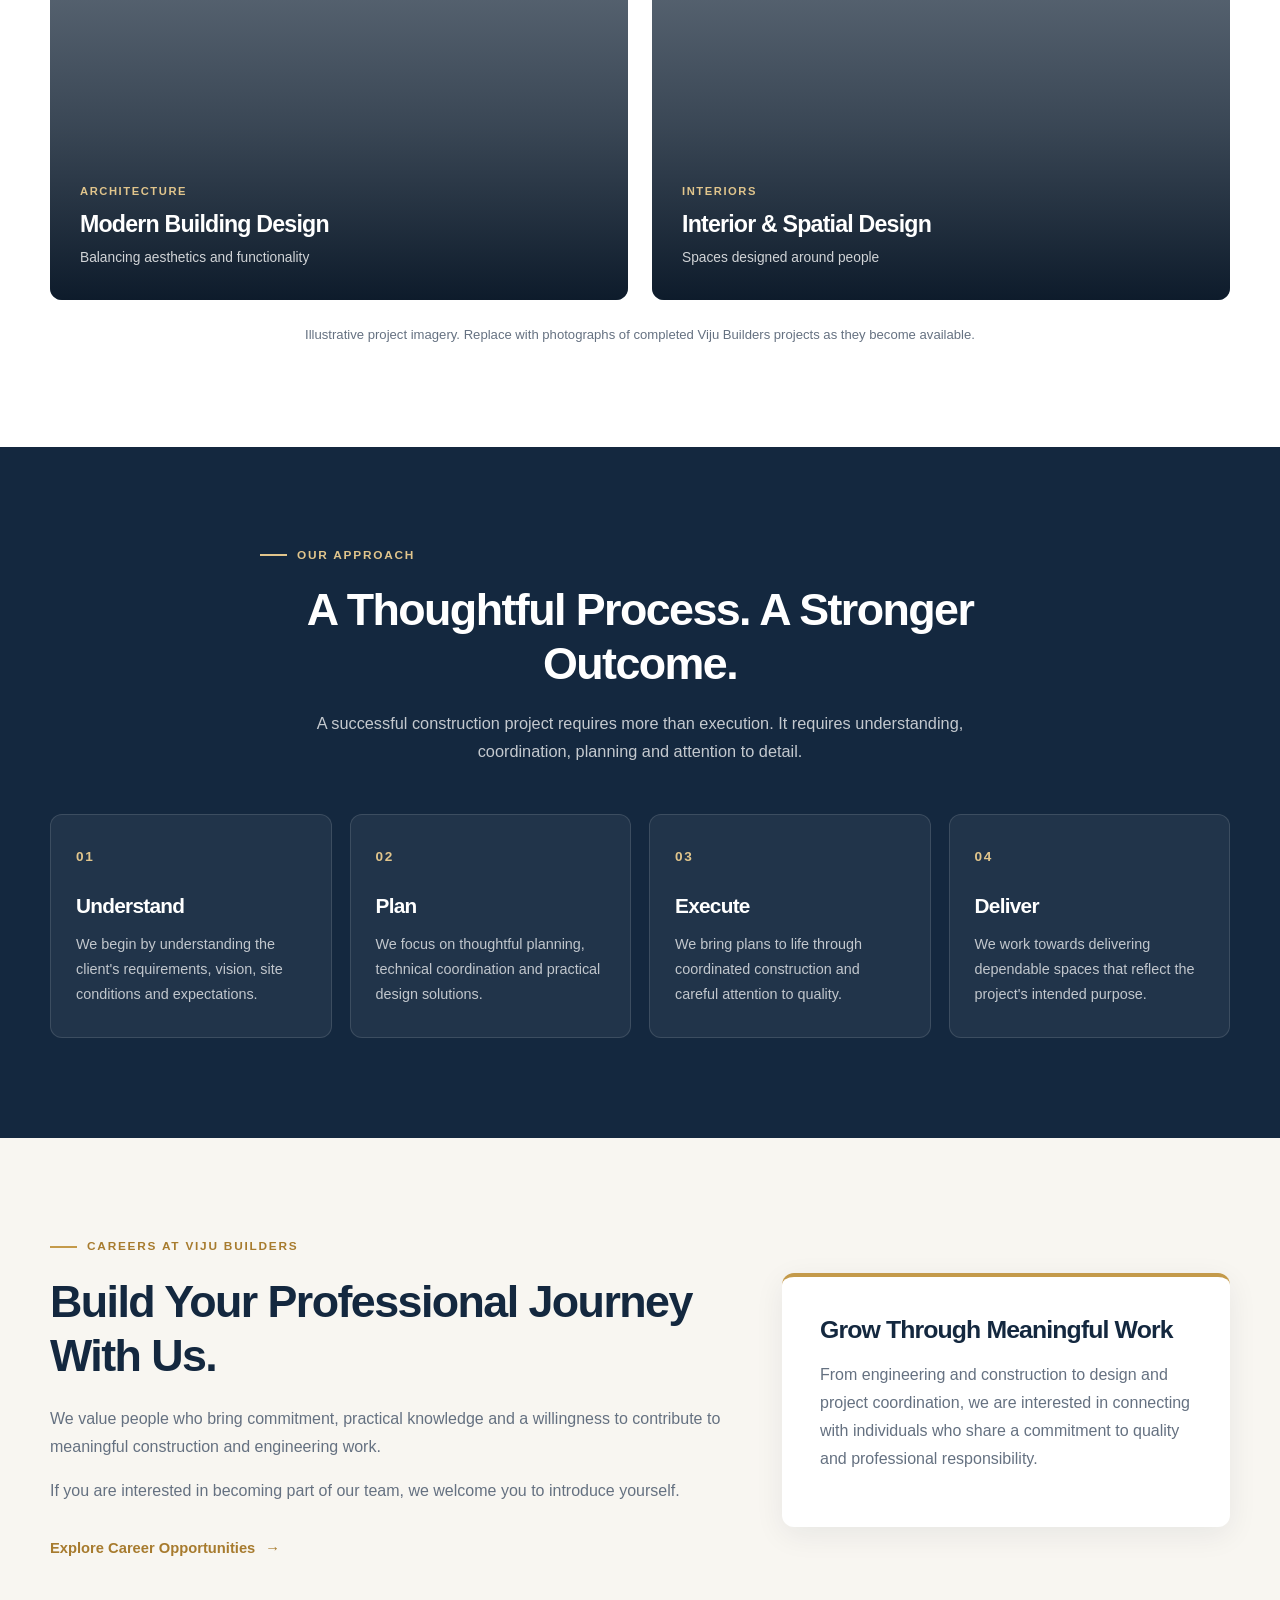
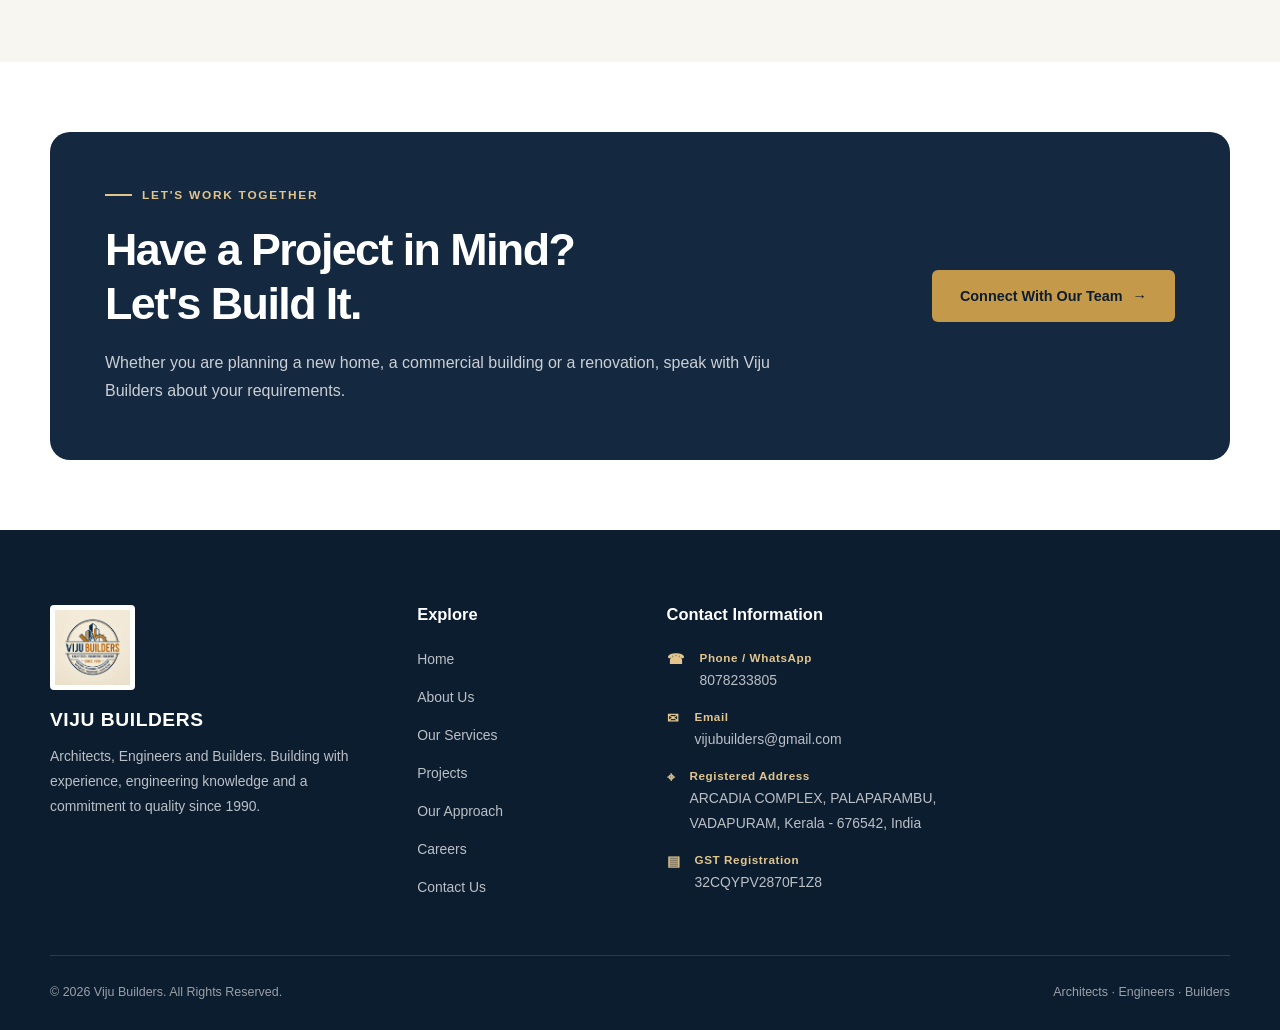
==== commit 468d9e24: "Update index.html" ====
--- a/index.html
+++ b/index.html
@@ -7,9 +7,7 @@
     <meta name="viewport" content="width=device-width, initial-scale=1.0">
 
     <title>Viju Builders | Architects, Engineers & Builders</title>
-
     <meta name="description" content="Viju Builders, established in 1990. Residential construction, commercial buildings, civil engineering, renovation and 3D architectural modelling in Kerala.">
-
     <meta name="theme-color" content="#14283f">
 
     <link rel="icon" href="assets/viju-builders-logo.jpeg" type="image/jpeg">
@@ -22,7 +20,7 @@
 
     <style>
         /* =========================================
-           HOMEPAGE HEADER - LARGE BRAND IMAGE
+           HOMEPAGE HEADER - SUBSTANTIALLY LARGER
         ========================================= */
 
         .site-header {
@@ -33,10 +31,10 @@
         }
 
         .site-header .header-inner {
-            width: min(1280px, calc(100% - 48px));
-            height: 110px;
-            min-height: 110px;
-            max-height: 110px;
+            width: min(1400px, calc(100% - 48px)) !important;
+            height: 135px !important;
+            min-height: 135px !important;
+            max-height: 135px !important;
             margin: 0 auto;
 
             display: flex;
@@ -46,29 +44,32 @@
         }
 
         .site-header .brand {
-            display: flex;
+            display: flex !important;
             align-items: center;
-            flex: 0 1 500px;
-            width: 500px;
-            max-width: 500px;
+            flex: 0 1 600px !important;
+            width: 600px !important;
+            max-width: 600px !important;
             min-width: 0;
             text-decoration: none;
         }
 
         .site-header .brand-combined {
-            display: block;
-            width: 500px;
-            height: 100px;
-            max-width: 100%;
-            object-fit: contain;
+            display: block !important;
+            width: 600px !important;
+            height: 125px !important;
+            max-width: none !important;
+            max-height: none !important;
+            min-width: 0;
+            object-fit: contain !important;
             object-position: left center;
+            flex: 0 1 600px !important;
         }
 
         .site-header .main-nav {
             display: flex;
             align-items: center;
             justify-content: flex-end;
-            gap: 17px;
+            gap: 16px;
             flex: 1 1 auto;
         }
 
@@ -81,9 +82,7 @@
             display: none;
         }
 
-        /* =========================================
-           HERO IMAGE
-        ========================================= */
+        /* HERO LOGO - UNCHANGED */
 
         .hero-brand img {
             display: block;
@@ -95,25 +94,26 @@
         }
 
         /* =========================================
-           LAPTOP / TABLET
+           LAPTOP
         ========================================= */
 
-        @media (max-width: 1100px) {
+        @media (max-width: 1250px) {
 
             .site-header .header-inner {
-                width: calc(100% - 36px);
+                width: calc(100% - 36px) !important;
                 gap: 12px;
             }
 
             .site-header .brand {
-                flex: 0 1 400px;
-                width: 400px;
-                max-width: 400px;
+                flex-basis: 460px !important;
+                width: 460px !important;
+                max-width: 460px !important;
             }
 
             .site-header .brand-combined {
-                width: 400px;
-                height: 85px;
+                width: 460px !important;
+                height: 105px !important;
+                flex-basis: 460px !important;
             }
 
             .site-header .main-nav {
@@ -126,28 +126,31 @@
         }
 
         /* =========================================
-           MOBILE
+           MOBILE NAVIGATION
         ========================================= */
 
         @media (max-width: 800px) {
 
             .site-header .header-inner {
-                width: calc(100% - 32px);
-                height: 82px;
-                min-height: 82px;
-                max-height: 82px;
+                width: calc(100% - 32px) !important;
+                height: 90px !important;
+                min-height: 90px !important;
+                max-height: 90px !important;
                 gap: 12px;
             }
 
             .site-header .brand {
-                flex: 0 1 340px;
-                width: 340px;
-                max-width: calc(100% - 55px);
+                flex: 0 1 340px !important;
+                width: 340px !important;
+                max-width: calc(100% - 55px) !important;
             }
 
             .site-header .brand-combined {
-                width: 100%;
-                height: 75px;
+                width: 100% !important;
+                height: 82px !important;
+                max-width: 100% !important;
+                max-height: 82px !important;
+                flex: 0 1 auto !important;
             }
 
             .site-header .menu-toggle {
@@ -212,13 +215,14 @@
         @media (max-width: 430px) {
 
             .site-header .header-inner {
-                height: 74px;
-                min-height: 74px;
-                max-height: 74px;
+                height: 78px !important;
+                min-height: 78px !important;
+                max-height: 78px !important;
             }
 
             .site-header .brand-combined {
-                height: 64px;
+                height: 70px !important;
+                max-height: 70px !important;
             }
         }
     </style>
@@ -274,7 +278,7 @@
 
     <main>
 
-        <!-- HERO SECTION -->
+        <!-- HERO -->
 
         <section class="home-hero">
 
@@ -302,7 +306,6 @@
                     </p>
 
                     <div class="hero-actions">
-
                         <a href="#projects" class="button button-gold">
                             Explore Our Work <span>→</span>
                         </a>
@@ -310,7 +313,6 @@
                         <a href="about.html" class="button button-outline-light">
                             Discover Our Story
                         </a>
-
                     </div>
 
                     <div class="hero-trust">
